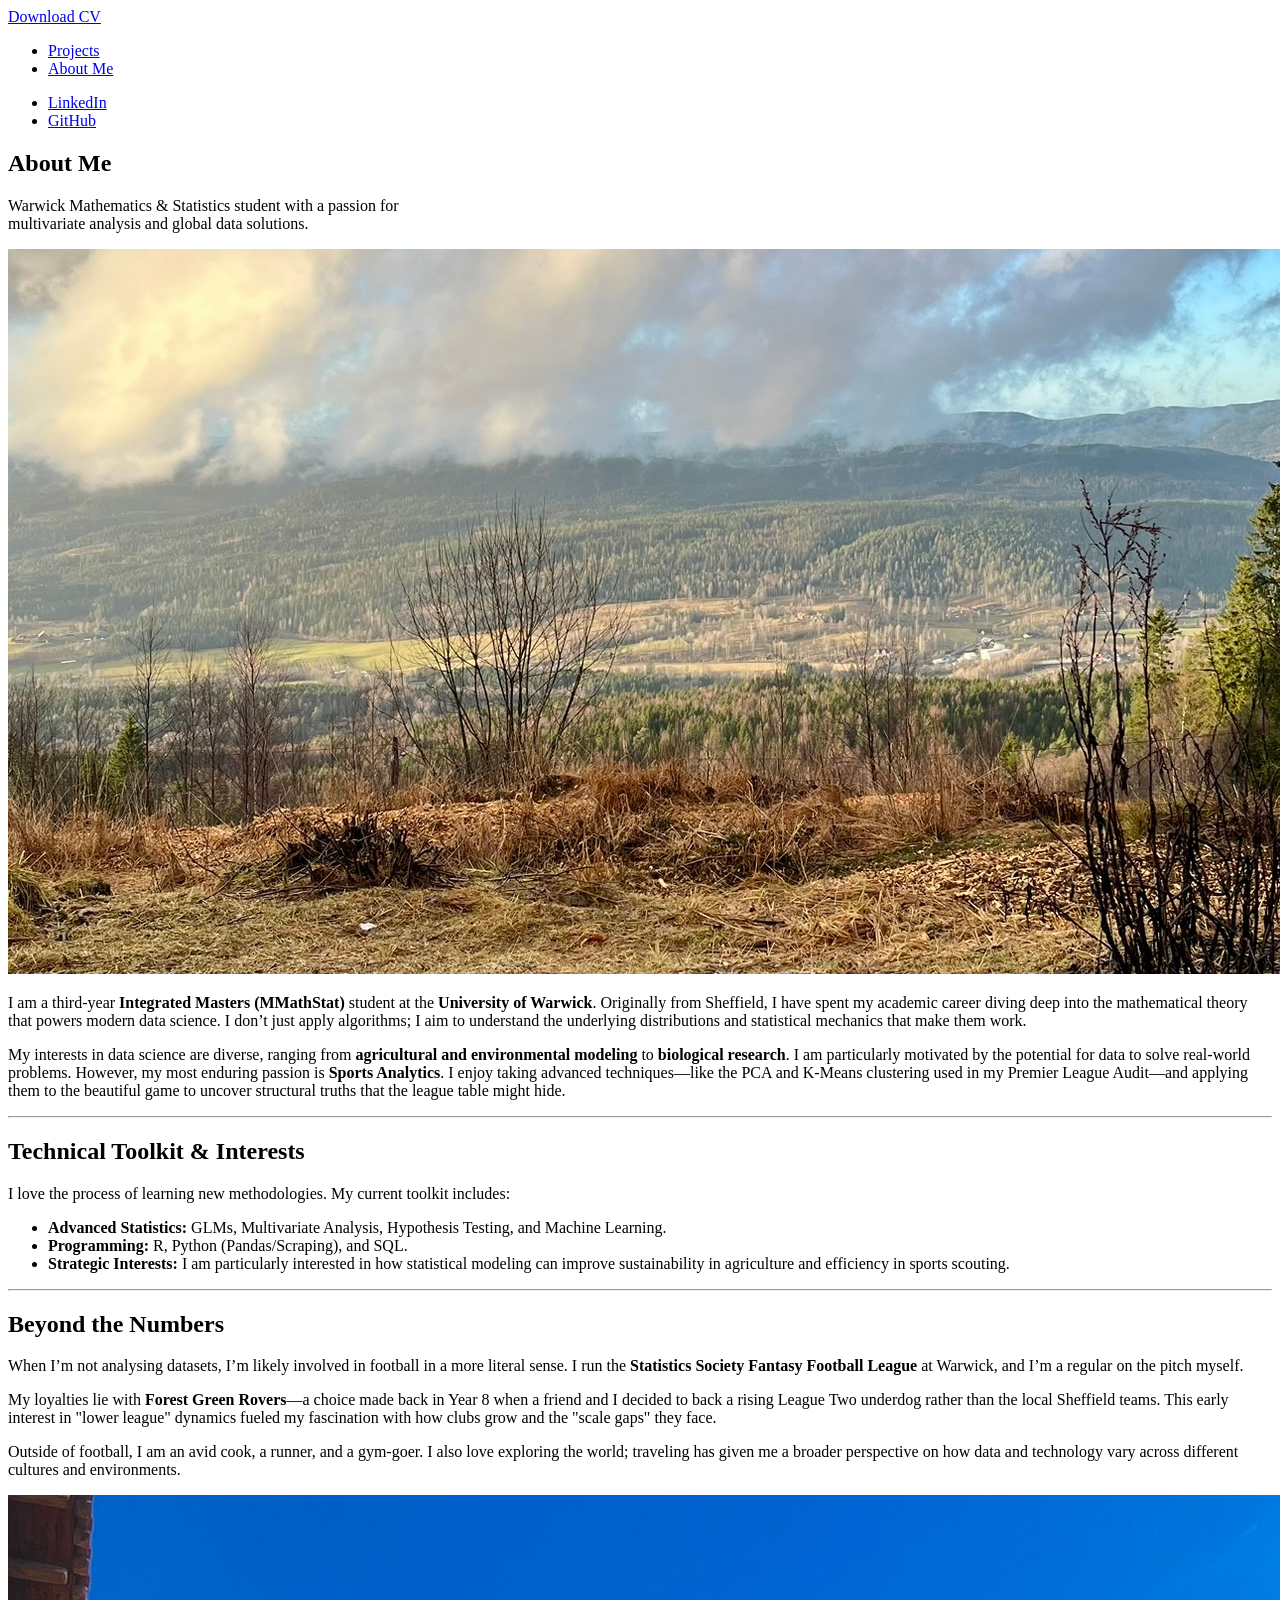
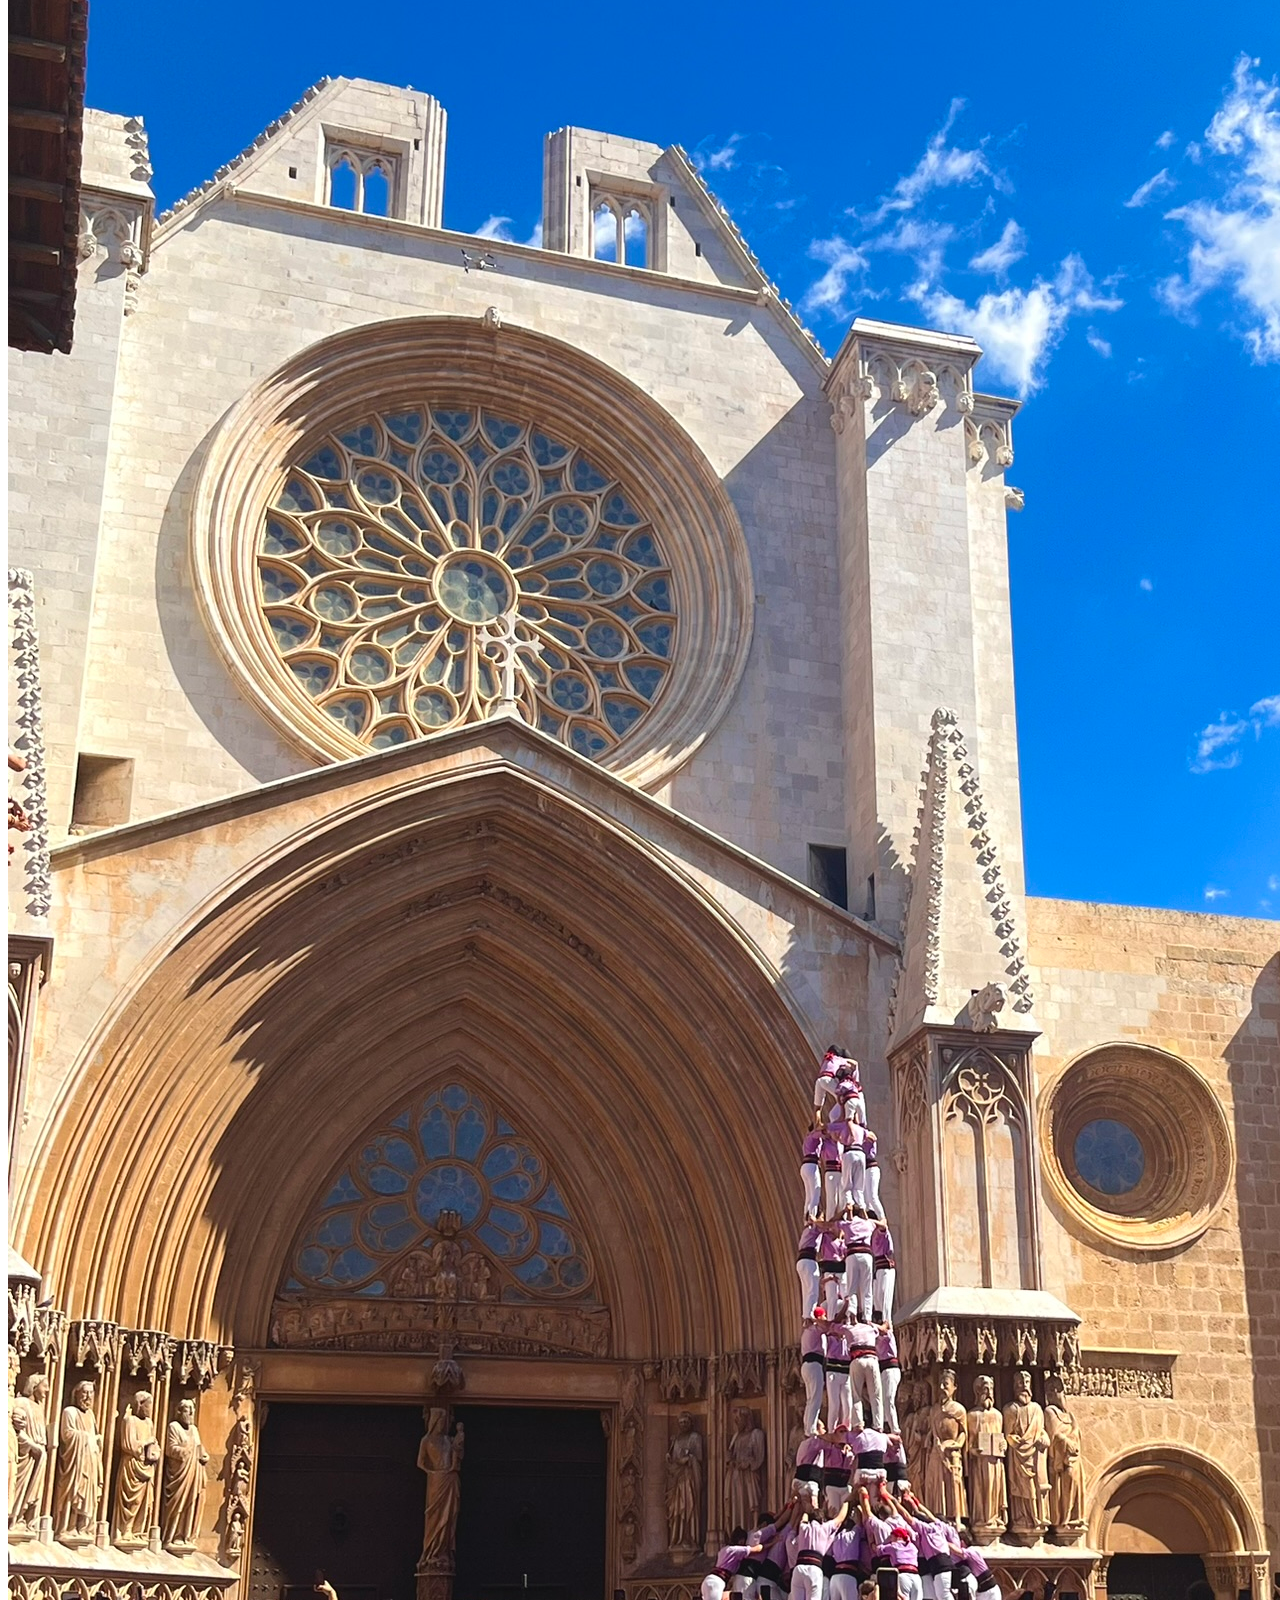
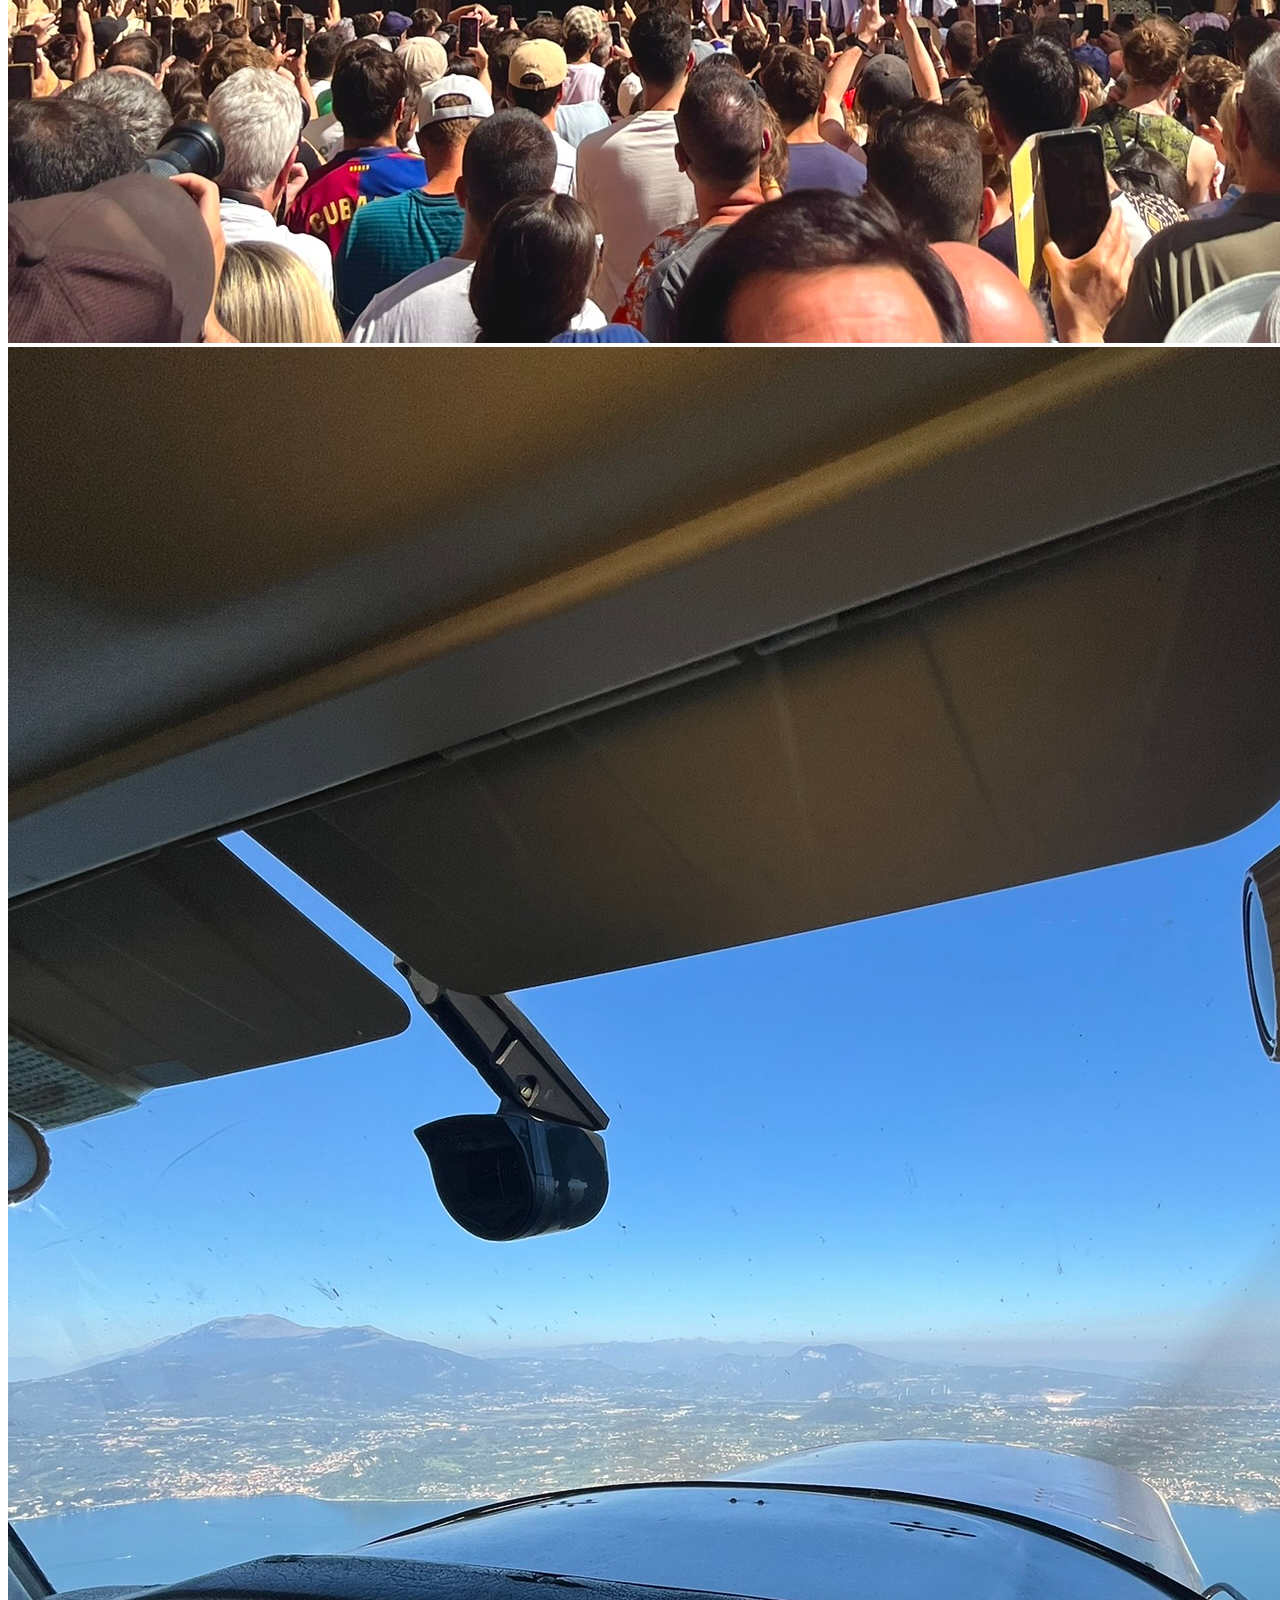
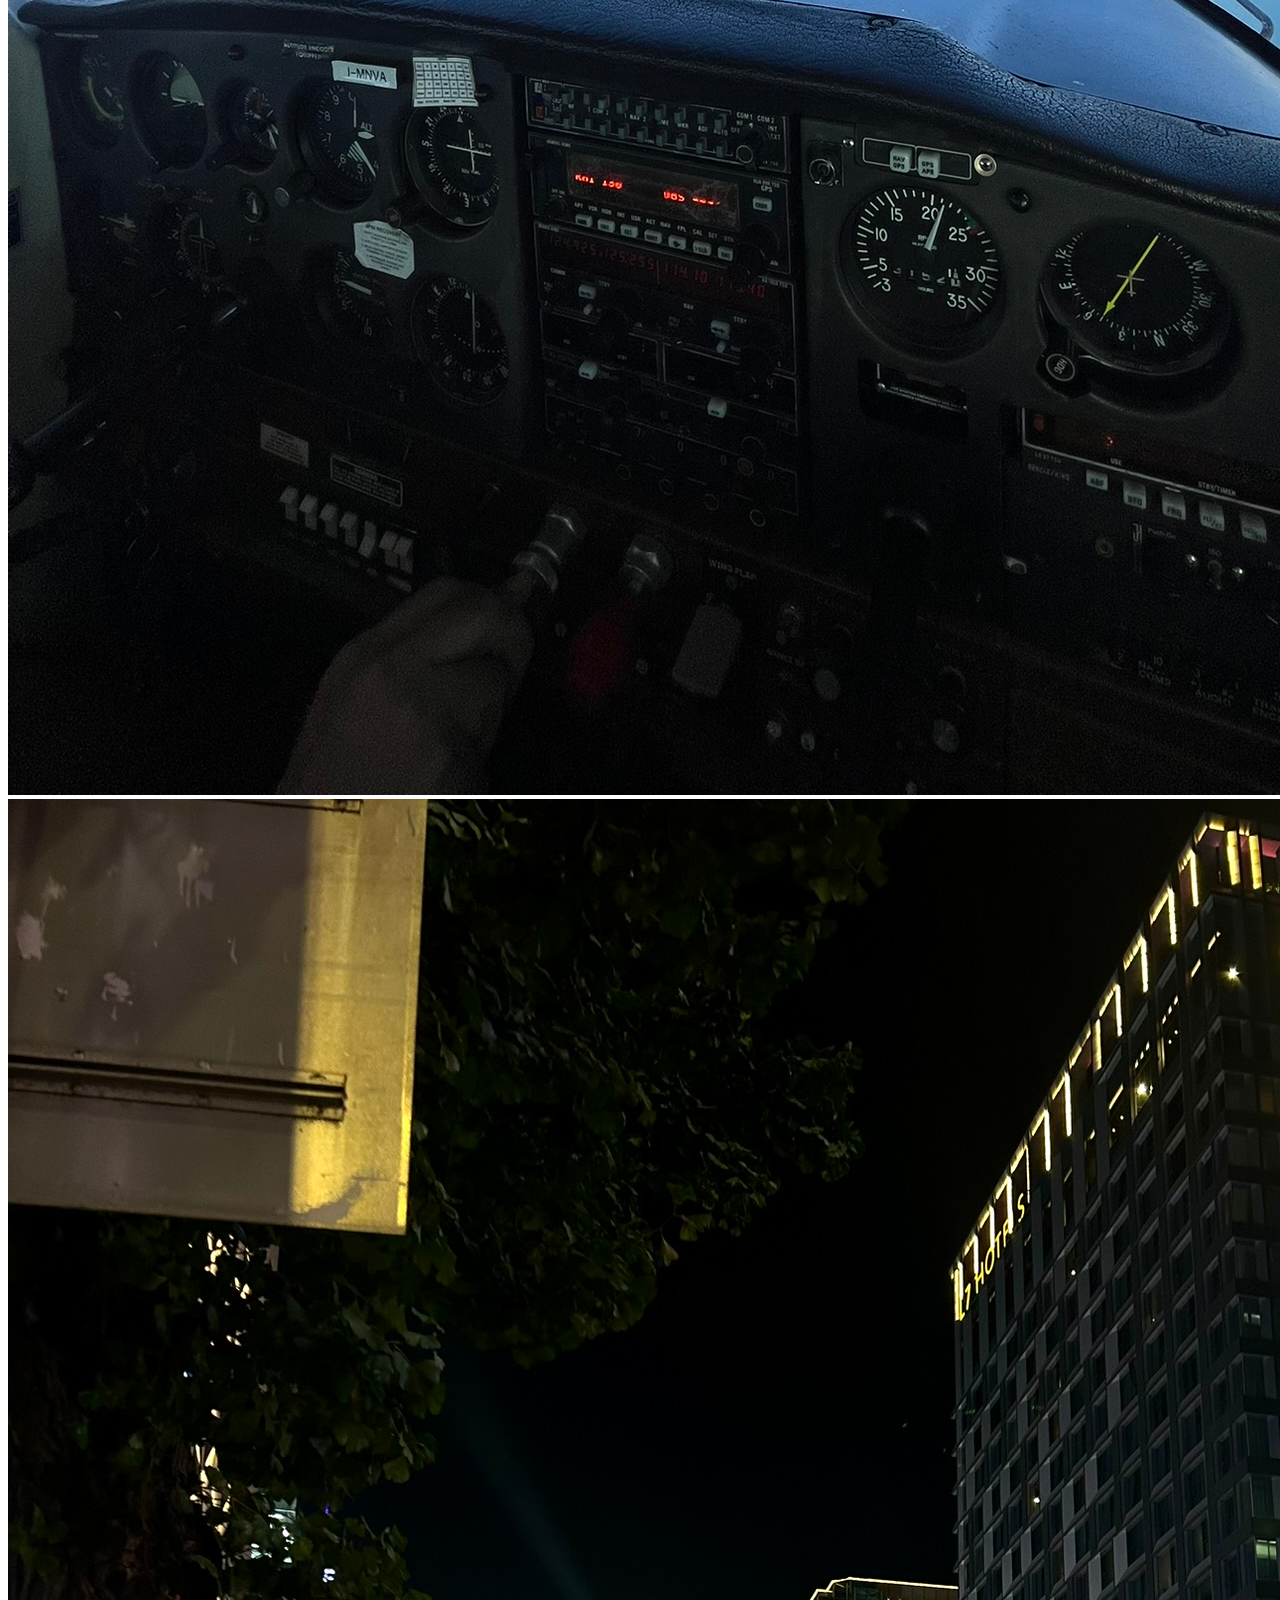
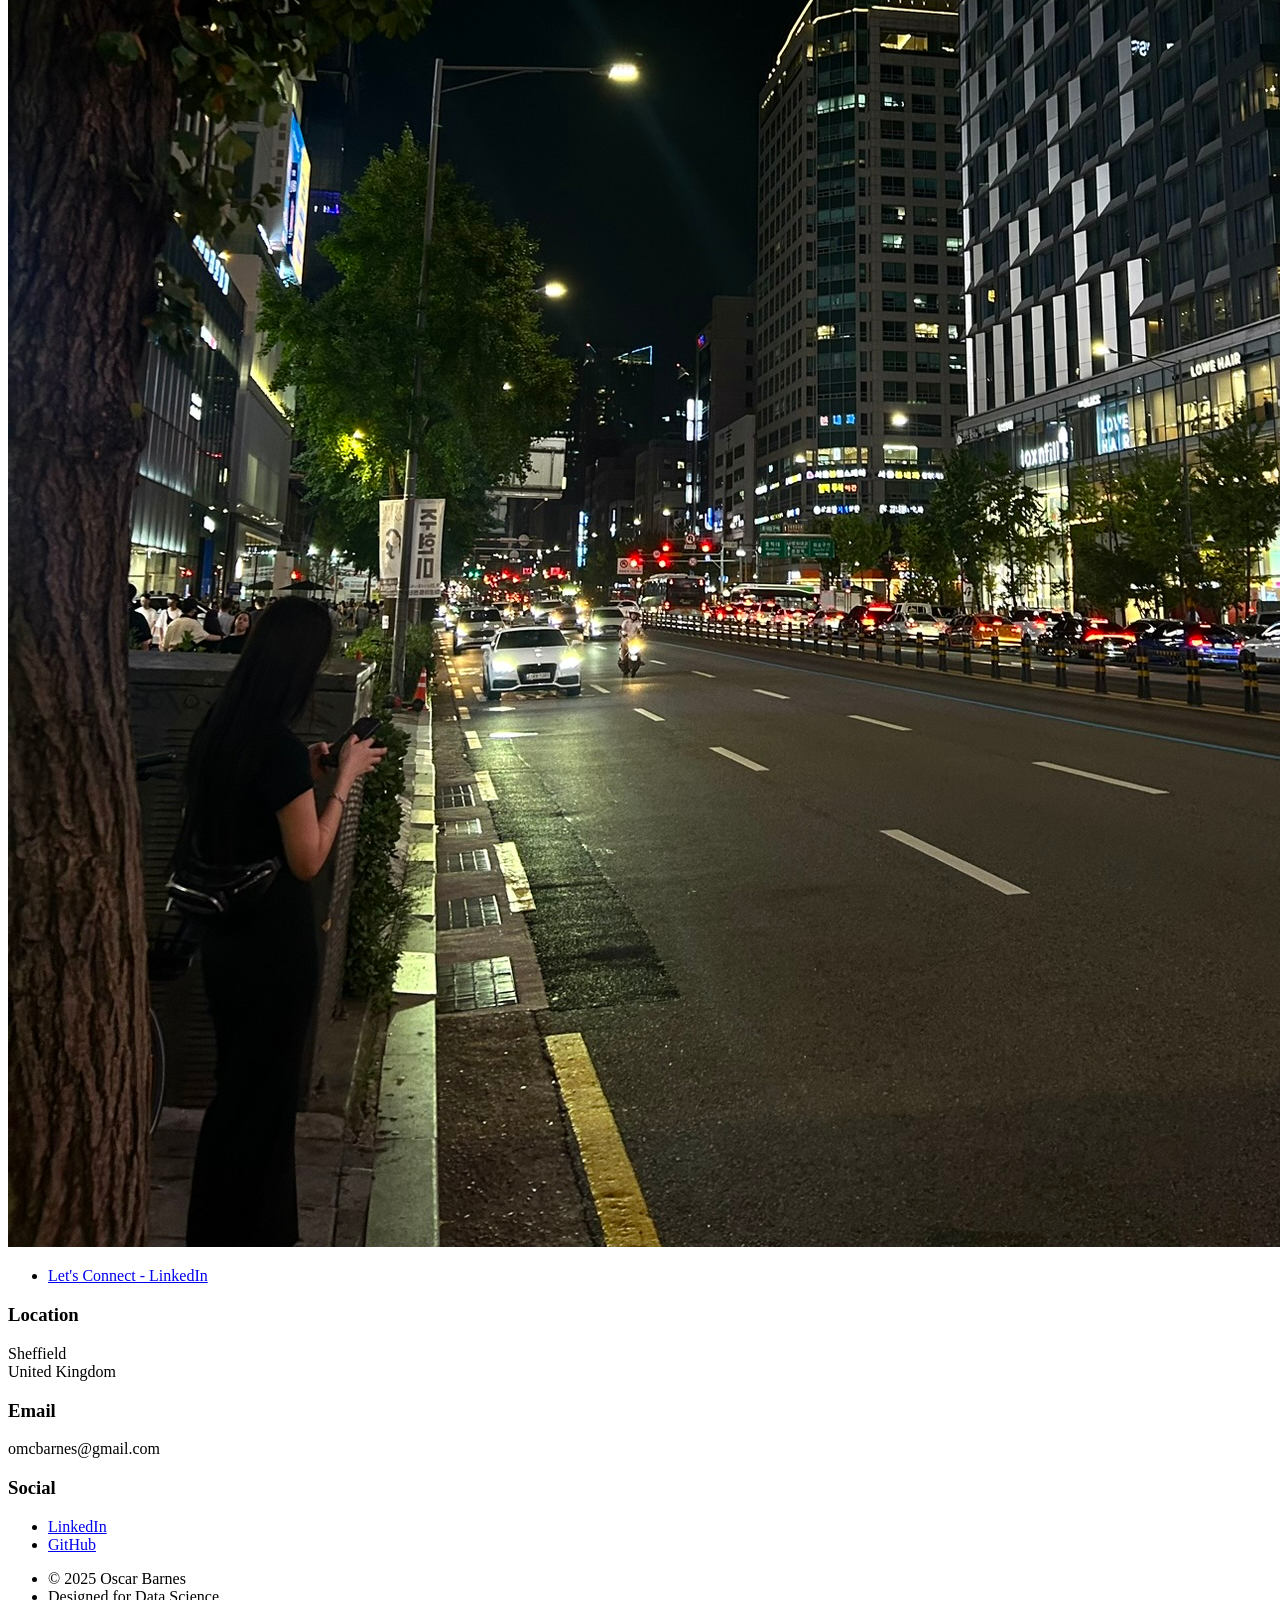
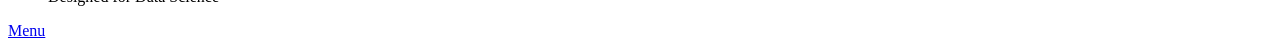
==== about.html @ b8fc1641 "Add files via upload" ====
<!DOCTYPE HTML>
<!--
	Massively by HTML5 UP
	html5up.net | @ajlkn
	Free for personal and commercial use under the CCA 3.0 license (html5up.net/license)
-->
<html>
	<head>
		<title>Oscar's Portfolio - About Me</title>
		<meta charset="utf-8" />
		<meta name="viewport" content="width=device-width, initial-scale=1, user-scalable=no" />
		<link rel="stylesheet" href="assets/css/main.css" />
		<noscript><link rel="stylesheet" href="assets/css/noscript.css" /></noscript>
	</head>
	<body class="is-preload">

		<!-- Wrapper -->
			<div id="wrapper">

				<!-- Header -->
					<header id="header">
						<a href="assets/CV.docx" class="logo" download="CV">Download CV</a>
					</header>

				<!-- Nav -->
					<nav id="nav">
						<ul class="links">
							<li><a href="index.html">Projects</a></li>
							<li class="active"><a href="about.html">About Me</a></li>
						</ul>
						<ul class="icons">
							<li><a href="https://www.linkedin.com/in/omcb1/" class="icon brands fa-linkedin" target="_blank" rel="noopener noreferrer"><span class="label">LinkedIn</span></a></li>
							<li><a href="https://github.com/OscarBarnes" class="icon brands fa-github" target="_blank" rel="noopener noreferrer"><span class="label">GitHub</span></a></li>
						</ul>
					</nav>

				<!-- Main -->
						<div id="main">
							<section class="post">
								<header class="major">
									<h1>About Me</h1>
									<p>Warwick Mathematics & Statistics student with a passion for <br />
									multivariate analysis and global data solutions.</p>
								</header>

								<div class="image main"><img src="images/IMG_4070.JPEG" alt="A photo from my travels" /></div>

								<p>I am a third-year <b>Integrated Masters (MMathStat)</b> student at the <b>University of Warwick</b>. Originally from Sheffield, I have spent my academic career diving deep into the mathematical theory that powers modern data science. I don’t just apply algorithms; I aim to understand the underlying distributions and statistical mechanics that make them work.</p>

								<p>My interests in data science are diverse, ranging from <b>agricultural and environmental modeling</b> to <b>biological research</b>. I am particularly motivated by the potential for data to solve real-world problems. However, my most enduring passion is <b>Sports Analytics</b>. I enjoy taking advanced techniques—like the PCA and K-Means clustering used in my Premier League Audit—and applying them to the beautiful game to uncover structural truths that the league table might hide.</p>

								<hr />

								<h2>Technical Toolkit & Interests</h2>
								<p>I love the process of learning new methodologies. My current toolkit includes:</p>
								<ul>
									<li><b>Advanced Statistics:</b> GLMs, Multivariate Analysis, Hypothesis Testing, and Machine Learning.</li>
									<li><b>Programming:</b> R, Python (Pandas/Scraping), and SQL.</li>
									<li><b>Strategic Interests:</b> I am particularly interested in how statistical modeling can improve sustainability in agriculture and efficiency in sports scouting.</li>
								</ul>

								<hr />

								<h2>Beyond the Numbers</h2>
								<p>When I’m not analysing datasets, I’m likely involved in football in a more literal sense. I run the <b>Statistics Society Fantasy Football League</b> at Warwick, and I’m a regular on the pitch myself. </p>
								
								<p>My loyalties lie with <b>Forest Green Rovers</b>—a choice made back in Year 8 when a friend and I decided to back a rising League Two underdog rather than the local Sheffield teams. This early interest in "lower league" dynamics fueled my fascination with how clubs grow and the "scale gaps" they face.</p>

								<p>Outside of football, I am an avid cook, a runner, and a gym-goer. I also love exploring the world; traveling has given me a broader perspective on how data and technology vary across different cultures and environments.</p>

								<div class="box alt">
									<div class="row gtr-50 gtr-uniform">
										<div class="col-4"><span class="image fit"><img src="images/IMG_7537.JPEG" alt="" /></span></div>
										<div class="col-4"><span class="image fit"><img src="images/IMG_7862.JPEG" alt="" /></span></div>
										<div class="col-4"><span class="image fit"><img src="images/IMG_8757.JPEG" alt="" /></span></div>
									</div>
								</div>

								<ul class="actions special">
									<li><a href="https://www.linkedin.com/in/omcb1/" class="button" target="_blank" rel="noopener noreferrer">Let's Connect - LinkedIn</a></li>
								</ul>
							</section>
						</div>

				<!-- Footer -->
					<footer id="footer">
						<section>
							<section class="alt">
								<h3>Location</h3>
								<p>Sheffield<br />
								United Kingdom</p>
							</section>
							<section>
								<h3>Email</h3>
								<p>omcbarnes@gmail.com</p>
							</section>
							<section>
								<h3>Social</h3>
								<ul class="icons alt">
									<li><a href="https://www.linkedin.com/in/omcb1/" class="icon brands fa-linkedin" target="_blank" rel="noopener noreferrer"><span class="label">LinkedIn</span></a></li>
							<li><a href="https://github.com/OscarBarnes" class="icon brands fa-github" target="_blank" rel="noopener noreferrer"><span class="label">GitHub</span></a></li>
								</ul>
							</section>
						</section>
					</footer>

				<!-- Copyright -->
					<div id="copyright">
						<ul><li>&copy; 2025 Oscar Barnes</li><li>Designed for Data Science<a></li></ul>
					</div>

			</div>

		<!-- Scripts -->
			<script src="assets/js/jquery.min.js"></script>
			<script src="assets/js/jquery.scrollex.min.js"></script>
			<script src="assets/js/jquery.scrolly.min.js"></script>
			<script src="assets/js/browser.min.js"></script>
			<script src="assets/js/breakpoints.min.js"></script>
			<script src="assets/js/util.js"></script>
			<script src="assets/js/main.js"></script>

	</body>
</html>
---- assets/css/main.css ----
@import url(fontawesome-all.min.css);
@import url("https://fonts.googleapis.com/css?family=Merriweather:300,700,300italic,700italic|Source+Sans+Pro:900");

/*
	Massively by HTML5 UP
	html5up.net | @ajlkn
	Free for personal and commercial use under the CCA 3.0 license (html5up.net/license)
*/

html, body, div, span, applet, object,
iframe, h1, h2, h3, h4, h5, h6, p, blockquote,
pre, a, abbr, acronym, address, big, cite,
code, del, dfn, em, img, ins, kbd, q, s, samp,
small, strike, strong, sub, sup, tt, var, b,
u, i, center, dl, dt, dd, ol, ul, li, fieldset,
form, label, legend, table, caption, tbody,
tfoot, thead, tr, th, td, article, aside,
canvas, details, embed, figure, figcaption,
footer, header, hgroup, menu, nav, output, ruby,
section, summary, time, mark, audio, video {
	margin: 0;
	padding: 0;
	border: 0;
	font-size: 100%;
	font: inherit;
	vertical-align: baseline;}

article, aside, details, figcaption, figure,
footer, header, hgroup, menu, nav, section {
	display: block;}

body {
	line-height: 1;
}

ol, ul {
	list-style: none;
}

blockquote, q {
	quotes: none;
}

	blockquote:before, blockquote:after, q:before, q:after {
		content: '';
		content: none;
	}

table {
	border-collapse: collapse;
	border-spacing: 0;
}

body {
	-webkit-text-size-adjust: none;
}

mark {
	background-color: transparent;
	color: inherit;
}

input::-moz-focus-inner {
	border: 0;
	padding: 0;
}

input, select, textarea {
	-moz-appearance: none;
	-webkit-appearance: none;
	-ms-appearance: none;
	appearance: none;
}

/* Basic */

	@-ms-viewport {
		width: device-width;
	}

	body {
		-ms-overflow-style: scrollbar;
	}

	@media screen and (max-width: 480px) {

		html, body {
			min-width: 320px;
		}

	}

	html {
		box-sizing: border-box;
	}

	*, *:before, *:after {
		box-sizing: inherit;
	}

	body {
		background-color: #1e252d;
	}

		body.is-preload *, body.is-preload *:before, body.is-preload *:after {
			-moz-animation: none !important;
			-webkit-animation: none !important;
			-ms-animation: none !important;
			animation: none !important;
			-moz-transition: none !important;
			-webkit-transition: none !important;
			-ms-transition: none !important;
			transition: none !important;
		}

/* Type */

	html {
		font-size: 16pt;
	}

		@media screen and (max-width: 1680px) {

			html {
				font-size: 12pt;
			}

		}

		@media screen and (max-width: 1280px) {

			html {
				font-size: 11pt;
			}

		}

		@media screen and (max-width: 360px) {

			html {
				font-size: 10pt;
			}

		}

	body {
		color: #212931;
	}

	body, input, select, textarea {
		font-family: "Merriweather", Georgia, serif;
		font-weight: 300;
		font-size: 1rem;
		line-height: 2.375;
	}

	a {
		-moz-transition: color 0.2s ease-in-out, background-color 0.2s ease-in-out, border-color 0.2s ease-in-out, box-shadow 0.2s ease-in-out;
		-webkit-transition: color 0.2s ease-in-out, background-color 0.2s ease-in-out, border-color 0.2s ease-in-out, box-shadow 0.2s ease-in-out;
		-ms-transition: color 0.2s ease-in-out, background-color 0.2s ease-in-out, border-color 0.2s ease-in-out, box-shadow 0.2s ease-in-out;
		transition: color 0.2s ease-in-out, background-color 0.2s ease-in-out, border-color 0.2s ease-in-out, box-shadow 0.2s ease-in-out;
		border-bottom: dotted 1px;
		text-decoration: none;
	}

		a:hover {
			border-bottom-color: transparent;
		}

	strong, b {
		font-weight: 600;
	}

	em, i {
		font-style: italic;
	}

	p {
		text-align: justify;
		margin: 0 0 2rem 0;
	}

	h1, h2, h3, h4, h5, h6 {
		font-family: "Source Sans Pro", Helvetica, sans-serif;
		font-weight: 900;
		line-height: 1.5;
		letter-spacing: 0.075em;
		text-transform: uppercase;
		margin: 0 0 1rem 0;
	}

		h1 a, h2 a, h3 a, h4 a, h5 a, h6 a {
			border-bottom: 0;
			color: inherit;
			text-decoration: none;
		}

	h1 {
		font-size: 4rem;
		line-height: 1.1;
		margin: 0 0 2rem 0;
	}

	h2 {
		font-size: 1.75rem;
		line-height: 1.3;
		margin: 0 0 1.5rem 0;
	}

	h3 {
		font-size: 1.25rem;
		margin: 0 0 1.5rem 0;
	}

	h4 {
		font-size: 1rem;
	}

	h5 {
		font-size: 0.9rem;
	}

	h6 {
		font-size: 0.8rem;
	}

	sub {
		font-size: 0.8rem;
		position: relative;
		top: 0.5rem;
	}

	sup {
		font-size: 0.8rem;
		position: relative;
		top: -0.5rem;
	}

	blockquote {
		border-left: solid 4px;
		font-style: italic;
		margin: 0 0 2rem 0;
		padding: 0.5rem 0 0.5rem 2rem;
	}

	code {
		border: solid 2px;
		font-family: "Courier New", monospace;
		font-size: 0.9rem;
		margin: 0 0.25rem;
		padding: 0.25rem 0.65rem;
	}

	pre {
		-webkit-overflow-scrolling: touch;
		font-family: "Courier New", monospace;
		font-size: 0.9rem;
		margin: 0 0 2rem 0;
	}

		pre code {
			display: block;
			line-height: 1.75;
			padding: 1rem 1.5rem;
			overflow-x: auto;
		}

	hr {
		border: 0;
		border-bottom: solid 2px;
		margin: 3rem 0;
	}

		hr.major {
			margin: 5rem 0;
		}

	.align-left {
		text-align: left;
	}

	.align-center {
		text-align: center;
	}

	.align-right {
		text-align: right;
	}

	input, select, textarea {
		color: #212931;
	}

	a {
		color: #212931;
		border-bottom-color: rgba(33, 41, 49, 0.5);
	}

		a:hover {
			border-bottom-color: transparent;
			color: #18bfef !important;
		}

	strong, b {
		color: #212931;
	}

	h1, h2, h3, h4, h5, h6 {
		color: #212931;
	}

	blockquote {
		border-left-color: #eeeeee;
	}

	code {
		background: rgba(220, 220, 220, 0.25);
		border-color: #eeeeee;
	}

	hr {
		border-bottom-color: #eeeeee;
	}

/* Row */

	.row {
		display: flex;
		flex-wrap: wrap;
		box-sizing: border-box;
		align-items: stretch;
	}

		.row > * {
			box-sizing: border-box;
		}

		.row.gtr-uniform > * > :last-child {
			margin-bottom: 0;
		}

		.row.aln-left {
			justify-content: flex-start;
		}

		.row.aln-center {
			justify-content: center;
		}

		.row.aln-right {
			justify-content: flex-end;
		}

		.row.aln-top {
			align-items: flex-start;
		}

		.row.aln-middle {
			align-items: center;
		}

		.row.aln-bottom {
			align-items: flex-end;
		}

		.row > .imp {
			order: -1;
		}

		.row > .col-1 {
			width: 8.33333%;
		}

		.row > .off-1 {
			margin-left: 8.33333%;
		}

		.row > .col-2 {
			width: 16.66667%;
		}

		.row > .off-2 {
			margin-left: 16.66667%;
		}

		.row > .col-3 {
			width: 25%;
		}

		.row > .off-3 {
			margin-left: 25%;
		}

		.row > .col-4 {
			width: 33.33333%;
		}

		.row > .off-4 {
			margin-left: 33.33333%;
		}

		.row > .col-5 {
			width: 41.66667%;
		}

		.row > .off-5 {
			margin-left: 41.66667%;
		}

		.row > .col-6 {
			width: 50%;
		}

		.row > .off-6 {
			margin-left: 50%;
		}

		.row > .col-7 {
			width: 58.33333%;
		}

		.row > .off-7 {
			margin-left: 58.33333%;
		}

		.row > .col-8 {
			width: 66.66667%;
		}

		.row > .off-8 {
			margin-left: 66.66667%;
		}

		.row > .col-9 {
			width: 75%;
		}

		.row > .off-9 {
			margin-left: 75%;
		}

		.row > .col-10 {
			width: 83.33333%;
		}

		.row > .off-10 {
			margin-left: 83.33333%;
		}

		.row > .col-11 {
			width: 91.66667%;
		}

		.row > .off-11 {
			margin-left: 91.66667%;
		}

		.row > .col-12 {
			width: 100%;
		}

		.row > .off-12 {
			margin-left: 100%;
		}

		.row.gtr-0 {
			margin-top: 0;
			margin-left: 0rem;
		}

			.row.gtr-0 > * {
				padding: 0 0 0 0rem;
			}

			.row.gtr-0.gtr-uniform {
				margin-top: 0rem;
			}

				.row.gtr-0.gtr-uniform > * {
					padding-top: 0rem;
				}

		.row.gtr-25 {
			margin-top: 0;
			margin-left: -0.375rem;
		}

			.row.gtr-25 > * {
				padding: 0 0 0 0.375rem;
			}

			.row.gtr-25.gtr-uniform {
				margin-top: -0.375rem;
			}

				.row.gtr-25.gtr-uniform > * {
					padding-top: 0.375rem;
				}

		.row.gtr-50 {
			margin-top: 0;
			margin-left: -0.75rem;
		}

			.row.gtr-50 > * {
				padding: 0 0 0 0.75rem;
			}

			.row.gtr-50.gtr-uniform {
				margin-top: -0.75rem;
			}

				.row.gtr-50.gtr-uniform > * {
					padding-top: 0.75rem;
				}

		.row {
			margin-top: 0;
			margin-left: -1.5rem;
		}

			.row > * {
				padding: 0 0 0 1.5rem;
			}

			.row.gtr-uniform {
				margin-top: -1.5rem;
			}

				.row.gtr-uniform > * {
					padding-top: 1.5rem;
				}

		.row.gtr-150 {
			margin-top: 0;
			margin-left: -2.25rem;
		}

			.row.gtr-150 > * {
				padding: 0 0 0 2.25rem;
			}

			.row.gtr-150.gtr-uniform {
				margin-top: -2.25rem;
			}

				.row.gtr-150.gtr-uniform > * {
					padding-top: 2.25rem;
				}

		.row.gtr-200 {
			margin-top: 0;
			margin-left: -3rem;
		}

			.row.gtr-200 > * {
				padding: 0 0 0 3rem;
			}

			.row.gtr-200.gtr-uniform {
				margin-top: -3rem;
			}

				.row.gtr-200.gtr-uniform > * {
					padding-top: 3rem;
				}

		@media screen and (max-width: 1680px) {

			.row {
				display: flex;
				flex-wrap: wrap;
				box-sizing: border-box;
				align-items: stretch;
			}

				.row > * {
					box-sizing: border-box;
				}

				.row.gtr-uniform > * > :last-child {
					margin-bottom: 0;
				}

				.row.aln-left {
					justify-content: flex-start;
				}

				.row.aln-center {
					justify-content: center;
				}

				.row.aln-right {
					justify-content: flex-end;
				}

				.row.aln-top {
					align-items: flex-start;
				}

				.row.aln-middle {
					align-items: center;
				}

				.row.aln-bottom {
					align-items: flex-end;
				}

				.row > .imp-xlarge {
					order: -1;
				}

				.row > .col-1-xlarge {
					width: 8.33333%;
				}

				.row > .off-1-xlarge {
					margin-left: 8.33333%;
				}

				.row > .col-2-xlarge {
					width: 16.66667%;
				}

				.row > .off-2-xlarge {
					margin-left: 16.66667%;
				}

				.row > .col-3-xlarge {
					width: 25%;
				}

				.row > .off-3-xlarge {
					margin-left: 25%;
				}

				.row > .col-4-xlarge {
					width: 33.33333%;
				}

				.row > .off-4-xlarge {
					margin-left: 33.33333%;
				}

				.row > .col-5-xlarge {
					width: 41.66667%;
				}

				.row > .off-5-xlarge {
					margin-left: 41.66667%;
				}

				.row > .col-6-xlarge {
					width: 50%;
				}

				.row > .off-6-xlarge {
					margin-left: 50%;
				}

				.row > .col-7-xlarge {
					width: 58.33333%;
				}

				.row > .off-7-xlarge {
					margin-left: 58.33333%;
				}

				.row > .col-8-xlarge {
					width: 66.66667%;
				}

				.row > .off-8-xlarge {
					margin-left: 66.66667%;
				}

				.row > .col-9-xlarge {
					width: 75%;
				}

				.row > .off-9-xlarge {
					margin-left: 75%;
				}

				.row > .col-10-xlarge {
					width: 83.33333%;
				}

				.row > .off-10-xlarge {
					margin-left: 83.33333%;
				}

				.row > .col-11-xlarge {
					width: 91.66667%;
				}

				.row > .off-11-xlarge {
					margin-left: 91.66667%;
				}

				.row > .col-12-xlarge {
					width: 100%;
				}

				.row > .off-12-xlarge {
					margin-left: 100%;
				}

				.row.gtr-0 {
					margin-top: 0;
					margin-left: 0rem;
				}

					.row.gtr-0 > * {
						padding: 0 0 0 0rem;
					}

					.row.gtr-0.gtr-uniform {
						margin-top: 0rem;
					}

						.row.gtr-0.gtr-uniform > * {
							padding-top: 0rem;
						}

				.row.gtr-25 {
					margin-top: 0;
					margin-left: -0.375rem;
				}

					.row.gtr-25 > * {
						padding: 0 0 0 0.375rem;
					}

					.row.gtr-25.gtr-uniform {
						margin-top: -0.375rem;
					}

						.row.gtr-25.gtr-uniform > * {
							padding-top: 0.375rem;
						}

				.row.gtr-50 {
					margin-top: 0;
					margin-left: -0.75rem;
				}

					.row.gtr-50 > * {
						padding: 0 0 0 0.75rem;
					}

					.row.gtr-50.gtr-uniform {
						margin-top: -0.75rem;
					}

						.row.gtr-50.gtr-uniform > * {
							padding-top: 0.75rem;
						}

				.row {
					margin-top: 0;
					margin-left: -1.5rem;
				}

					.row > * {
						padding: 0 0 0 1.5rem;
					}

					.row.gtr-uniform {
						margin-top: -1.5rem;
					}

						.row.gtr-uniform > * {
							padding-top: 1.5rem;
						}

				.row.gtr-150 {
					margin-top: 0;
					margin-left: -2.25rem;
				}

					.row.gtr-150 > * {
						padding: 0 0 0 2.25rem;
					}

					.row.gtr-150.gtr-uniform {
						margin-top: -2.25rem;
					}

						.row.gtr-150.gtr-uniform > * {
							padding-top: 2.25rem;
						}

				.row.gtr-200 {
					margin-top: 0;
					margin-left: -3rem;
				}

					.row.gtr-200 > * {
						padding: 0 0 0 3rem;
					}

					.row.gtr-200.gtr-uniform {
						margin-top: -3rem;
					}

						.row.gtr-200.gtr-uniform > * {
							padding-top: 3rem;
						}

		}

		@media screen and (max-width: 1280px) {

			.row {
				display: flex;
				flex-wrap: wrap;
				box-sizing: border-box;
				align-items: stretch;
			}

				.row > * {
					box-sizing: border-box;
				}

				.row.gtr-uniform > * > :last-child {
					margin-bottom: 0;
				}

				.row.aln-left {
					justify-content: flex-start;
				}

				.row.aln-center {
					justify-content: center;
				}

				.row.aln-right {
					justify-content: flex-end;
				}

				.row.aln-top {
					align-items: flex-start;
				}

				.row.aln-middle {
					align-items: center;
				}

				.row.aln-bottom {
					align-items: flex-end;
				}

				.row > .imp-large {
					order: -1;
				}

				.row > .col-1-large {
					width: 8.33333%;
				}

				.row > .off-1-large {
					margin-left: 8.33333%;
				}

				.row > .col-2-large {
					width: 16.66667%;
				}

				.row > .off-2-large {
					margin-left: 16.66667%;
				}

				.row > .col-3-large {
					width: 25%;
				}

				.row > .off-3-large {
					margin-left: 25%;
				}

				.row > .col-4-large {
					width: 33.33333%;
				}

				.row > .off-4-large {
					margin-left: 33.33333%;
				}

				.row > .col-5-large {
					width: 41.66667%;
				}

				.row > .off-5-large {
					margin-left: 41.66667%;
				}

				.row > .col-6-large {
					width: 50%;
				}

				.row > .off-6-large {
					margin-left: 50%;
				}

				.row > .col-7-large {
					width: 58.33333%;
				}

				.row > .off-7-large {
					margin-left: 58.33333%;
				}

				.row > .col-8-large {
					width: 66.66667%;
				}

				.row > .off-8-large {
					margin-left: 66.66667%;
				}

				.row > .col-9-large {
					width: 75%;
				}

				.row > .off-9-large {
					margin-left: 75%;
				}

				.row > .col-10-large {
					width: 83.33333%;
				}

				.row > .off-10-large {
					margin-left: 83.33333%;
				}

				.row > .col-11-large {
					width: 91.66667%;
				}

				.row > .off-11-large {
					margin-left: 91.66667%;
				}

				.row > .col-12-large {
					width: 100%;
				}

				.row > .off-12-large {
					margin-left: 100%;
				}

				.row.gtr-0 {
					margin-top: 0;
					margin-left: 0rem;
				}

					.row.gtr-0 > * {
						padding: 0 0 0 0rem;
					}

					.row.gtr-0.gtr-uniform {
						margin-top: 0rem;
					}

						.row.gtr-0.gtr-uniform > * {
							padding-top: 0rem;
						}

				.row.gtr-25 {
					margin-top: 0;
					margin-left: -0.375rem;
				}

					.row.gtr-25 > * {
						padding: 0 0 0 0.375rem;
					}

					.row.gtr-25.gtr-uniform {
						margin-top: -0.375rem;
					}

						.row.gtr-25.gtr-uniform > * {
							padding-top: 0.375rem;
						}

				.row.gtr-50 {
					margin-top: 0;
					margin-left: -0.75rem;
				}

					.row.gtr-50 > * {
						padding: 0 0 0 0.75rem;
					}

					.row.gtr-50.gtr-uniform {
						margin-top: -0.75rem;
					}

						.row.gtr-50.gtr-uniform > * {
							padding-top: 0.75rem;
						}

				.row {
					margin-top: 0;
					margin-left: -1.5rem;
				}

					.row > * {
						padding: 0 0 0 1.5rem;
					}

					.row.gtr-uniform {
						margin-top: -1.5rem;
					}

						.row.gtr-uniform > * {
							padding-top: 1.5rem;
						}

				.row.gtr-150 {
					margin-top: 0;
					margin-left: -2.25rem;
				}

					.row.gtr-150 > * {
						padding: 0 0 0 2.25rem;
					}

					.row.gtr-150.gtr-uniform {
						margin-top: -2.25rem;
					}

						.row.gtr-150.gtr-uniform > * {
							padding-top: 2.25rem;
						}

				.row.gtr-200 {
					margin-top: 0;
					margin-left: -3rem;
				}

					.row.gtr-200 > * {
						padding: 0 0 0 3rem;
					}

					.row.gtr-200.gtr-uniform {
						margin-top: -3rem;
					}

						.row.gtr-200.gtr-uniform > * {
							padding-top: 3rem;
						}

		}

		@media screen and (max-width: 980px) {

			.row {
				display: flex;
				flex-wrap: wrap;
				box-sizing: border-box;
				align-items: stretch;
			}

				.row > * {
					box-sizing: border-box;
				}

				.row.gtr-uniform > * > :last-child {
					margin-bottom: 0;
				}

				.row.aln-left {
					justify-content: flex-start;
				}

				.row.aln-center {
					justify-content: center;
				}

				.row.aln-right {
					justify-content: flex-end;
				}

				.row.aln-top {
					align-items: flex-start;
				}

				.row.aln-middle {
					align-items: center;
				}

				.row.aln-bottom {
					align-items: flex-end;
				}

				.row > .imp-medium {
					order: -1;
				}

				.row > .col-1-medium {
					width: 8.33333%;
				}

				.row > .off-1-medium {
					margin-left: 8.33333%;
				}

				.row > .col-2-medium {
					width: 16.66667%;
				}

				.row > .off-2-medium {
					margin-left: 16.66667%;
				}

				.row > .col-3-medium {
					width: 25%;
				}

				.row > .off-3-medium {
					margin-left: 25%;
				}

				.row > .col-4-medium {
					width: 33.33333%;
				}

				.row > .off-4-medium {
					margin-left: 33.33333%;
				}

				.row > .col-5-medium {
					width: 41.66667%;
				}

				.row > .off-5-medium {
					margin-left: 41.66667%;
				}

				.row > .col-6-medium {
					width: 50%;
				}

				.row > .off-6-medium {
					margin-left: 50%;
				}

				.row > .col-7-medium {
					width: 58.33333%;
				}

				.row > .off-7-medium {
					margin-left: 58.33333%;
				}

				.row > .col-8-medium {
					width: 66.66667%;
				}

				.row > .off-8-medium {
					margin-left: 66.66667%;
				}

				.row > .col-9-medium {
					width: 75%;
				}

				.row > .off-9-medium {
					margin-left: 75%;
				}

				.row > .col-10-medium {
					width: 83.33333%;
				}

				.row > .off-10-medium {
					margin-left: 83.33333%;
				}

				.row > .col-11-medium {
					width: 91.66667%;
				}

				.row > .off-11-medium {
					margin-left: 91.66667%;
				}

				.row > .col-12-medium {
					width: 100%;
				}

				.row > .off-12-medium {
					margin-left: 100%;
				}

				.row.gtr-0 {
					margin-top: 0;
					margin-left: 0rem;
				}

					.row.gtr-0 > * {
						padding: 0 0 0 0rem;
					}

					.row.gtr-0.gtr-uniform {
						margin-top: 0rem;
					}

						.row.gtr-0.gtr-uniform > * {
							padding-top: 0rem;
						}

				.row.gtr-25 {
					margin-top: 0;
					margin-left: -0.375rem;
				}

					.row.gtr-25 > * {
						padding: 0 0 0 0.375rem;
					}

					.row.gtr-25.gtr-uniform {
						margin-top: -0.375rem;
					}

						.row.gtr-25.gtr-uniform > * {
							padding-top: 0.375rem;
						}

				.row.gtr-50 {
					margin-top: 0;
					margin-left: -0.75rem;
				}

					.row.gtr-50 > * {
						padding: 0 0 0 0.75rem;
					}

					.row.gtr-50.gtr-uniform {
						margin-top: -0.75rem;
					}

						.row.gtr-50.gtr-uniform > * {
							padding-top: 0.75rem;
						}

				.row {
					margin-top: 0;
					margin-left: -1.5rem;
				}

					.row > * {
						padding: 0 0 0 1.5rem;
					}

					.row.gtr-uniform {
						margin-top: -1.5rem;
					}

						.row.gtr-uniform > * {
							padding-top: 1.5rem;
						}

				.row.gtr-150 {
					margin-top: 0;
					margin-left: -2.25rem;
				}

					.row.gtr-150 > * {
						padding: 0 0 0 2.25rem;
					}

					.row.gtr-150.gtr-uniform {
						margin-top: -2.25rem;
					}

						.row.gtr-150.gtr-uniform > * {
							padding-top: 2.25rem;
						}

				.row.gtr-200 {
					margin-top: 0;
					margin-left: -3rem;
				}

					.row.gtr-200 > * {
						padding: 0 0 0 3rem;
					}

					.row.gtr-200.gtr-uniform {
						margin-top: -3rem;
					}

						.row.gtr-200.gtr-uniform > * {
							padding-top: 3rem;
						}

		}

		@media screen and (max-width: 736px) {

			.row {
				display: flex;
				flex-wrap: wrap;
				box-sizing: border-box;
				align-items: stretch;
			}

				.row > * {
					box-sizing: border-box;
				}

				.row.gtr-uniform > * > :last-child {
					margin-bottom: 0;
				}

				.row.aln-left {
					justify-content: flex-start;
				}

				.row.aln-center {
					justify-content: center;
				}

				.row.aln-right {
					justify-content: flex-end;
				}

				.row.aln-top {
					align-items: flex-start;
				}

				.row.aln-middle {
					align-items: center;
				}

				.row.aln-bottom {
					align-items: flex-end;
				}

				.row > .imp-small {
					order: -1;
				}

				.row > .col-1-small {
					width: 8.33333%;
				}

				.row > .off-1-small {
					margin-left: 8.33333%;
				}

				.row > .col-2-small {
					width: 16.66667%;
				}

				.row > .off-2-small {
					margin-left: 16.66667%;
				}

				.row > .col-3-small {
					width: 25%;
				}

				.row > .off-3-small {
					margin-left: 25%;
				}

				.row > .col-4-small {
					width: 33.33333%;
				}

				.row > .off-4-small {
					margin-left: 33.33333%;
				}

				.row > .col-5-small {
					width: 41.66667%;
				}

				.row > .off-5-small {
					margin-left: 41.66667%;
				}

				.row > .col-6-small {
					width: 50%;
				}

				.row > .off-6-small {
					margin-left: 50%;
				}

				.row > .col-7-small {
					width: 58.33333%;
				}

				.row > .off-7-small {
					margin-left: 58.33333%;
				}

				.row > .col-8-small {
					width: 66.66667%;
				}

				.row > .off-8-small {
					margin-left: 66.66667%;
				}

				.row > .col-9-small {
					width: 75%;
				}

				.row > .off-9-small {
					margin-left: 75%;
				}

				.row > .col-10-small {
					width: 83.33333%;
				}

				.row > .off-10-small {
					margin-left: 83.33333%;
				}

				.row > .col-11-small {
					width: 91.66667%;
				}

				.row > .off-11-small {
					margin-left: 91.66667%;
				}

				.row > .col-12-small {
					width: 100%;
				}

				.row > .off-12-small {
					margin-left: 100%;
				}

				.row.gtr-0 {
					margin-top: 0;
					margin-left: 0rem;
				}

					.row.gtr-0 > * {
						padding: 0 0 0 0rem;
					}

					.row.gtr-0.gtr-uniform {
						margin-top: 0rem;
					}

						.row.gtr-0.gtr-uniform > * {
							padding-top: 0rem;
						}

				.row.gtr-25 {
					margin-top: 0;
					margin-left: -0.375rem;
				}

					.row.gtr-25 > * {
						padding: 0 0 0 0.375rem;
					}

					.row.gtr-25.gtr-uniform {
						margin-top: -0.375rem;
					}

						.row.gtr-25.gtr-uniform > * {
							padding-top: 0.375rem;
						}

				.row.gtr-50 {
					margin-top: 0;
					margin-left: -0.75rem;
				}

					.row.gtr-50 > * {
						padding: 0 0 0 0.75rem;
					}

					.row.gtr-50.gtr-uniform {
						margin-top: -0.75rem;
					}

						.row.gtr-50.gtr-uniform > * {
							padding-top: 0.75rem;
						}

				.row {
					margin-top: 0;
					margin-left: -1.5rem;
				}

					.row > * {
						padding: 0 0 0 1.5rem;
					}

					.row.gtr-uniform {
						margin-top: -1.5rem;
					}

						.row.gtr-uniform > * {
							padding-top: 1.5rem;
						}

				.row.gtr-150 {
					margin-top: 0;
					margin-left: -2.25rem;
				}

					.row.gtr-150 > * {
						padding: 0 0 0 2.25rem;
					}

					.row.gtr-150.gtr-uniform {
						margin-top: -2.25rem;
					}

						.row.gtr-150.gtr-uniform > * {
							padding-top: 2.25rem;
						}

				.row.gtr-200 {
					margin-top: 0;
					margin-left: -3rem;
				}

					.row.gtr-200 > * {
						padding: 0 0 0 3rem;
					}

					.row.gtr-200.gtr-uniform {
						margin-top: -3rem;
					}

						.row.gtr-200.gtr-uniform > * {
							padding-top: 3rem;
						}

		}

		@media screen and (max-width: 480px) {

			.row {
				display: flex;
				flex-wrap: wrap;
				box-sizing: border-box;
				align-items: stretch;
			}

				.row > * {
					box-sizing: border-box;
				}

				.row.gtr-uniform > * > :last-child {
					margin-bottom: 0;
				}

				.row.aln-left {
					justify-content: flex-start;
				}

				.row.aln-center {
					justify-content: center;
				}

				.row.aln-right {
					justify-content: flex-end;
				}

				.row.aln-top {
					align-items: flex-start;
				}

				.row.aln-middle {
					align-items: center;
				}

				.row.aln-bottom {
					align-items: flex-end;
				}

				.row > .imp-xsmall {
					order: -1;
				}

				.row > .col-1-xsmall {
					width: 8.33333%;
				}

				.row > .off-1-xsmall {
					margin-left: 8.33333%;
				}

				.row > .col-2-xsmall {
					width: 16.66667%;
				}

				.row > .off-2-xsmall {
					margin-left: 16.66667%;
				}

				.row > .col-3-xsmall {
					width: 25%;
				}

				.row > .off-3-xsmall {
					margin-left: 25%;
				}

				.row > .col-4-xsmall {
					width: 33.33333%;
				}

				.row > .off-4-xsmall {
					margin-left: 33.33333%;
				}

				.row > .col-5-xsmall {
					width: 41.66667%;
				}

				.row > .off-5-xsmall {
					margin-left: 41.66667%;
				}

				.row > .col-6-xsmall {
					width: 50%;
				}

				.row > .off-6-xsmall {
					margin-left: 50%;
				}

				.row > .col-7-xsmall {
					width: 58.33333%;
				}

				.row > .off-7-xsmall {
					margin-left: 58.33333%;
				}

				.row > .col-8-xsmall {
					width: 66.66667%;
				}

				.row > .off-8-xsmall {
					margin-left: 66.66667%;
				}

				.row > .col-9-xsmall {
					width: 75%;
				}

				.row > .off-9-xsmall {
					margin-left: 75%;
				}

				.row > .col-10-xsmall {
					width: 83.33333%;
				}

				.row > .off-10-xsmall {
					margin-left: 83.33333%;
				}

				.row > .col-11-xsmall {
					width: 91.66667%;
				}

				.row > .off-11-xsmall {
					margin-left: 91.66667%;
				}

				.row > .col-12-xsmall {
					width: 100%;
				}

				.row > .off-12-xsmall {
					margin-left: 100%;
				}

				.row.gtr-0 {
					margin-top: 0;
					margin-left: 0rem;
				}

					.row.gtr-0 > * {
						padding: 0 0 0 0rem;
					}

					.row.gtr-0.gtr-uniform {
						margin-top: 0rem;
					}

						.row.gtr-0.gtr-uniform > * {
							padding-top: 0rem;
						}

				.row.gtr-25 {
					margin-top: 0;
					margin-left: -0.375rem;
				}

					.row.gtr-25 > * {
						padding: 0 0 0 0.375rem;
					}

					.row.gtr-25.gtr-uniform {
						margin-top: -0.375rem;
					}

						.row.gtr-25.gtr-uniform > * {
							padding-top: 0.375rem;
						}

				.row.gtr-50 {
					margin-top: 0;
					margin-left: -0.75rem;
				}

					.row.gtr-50 > * {
						padding: 0 0 0 0.75rem;
					}

					.row.gtr-50.gtr-uniform {
						margin-top: -0.75rem;
					}

						.row.gtr-50.gtr-uniform > * {
							padding-top: 0.75rem;
						}

				.row {
					margin-top: 0;
					margin-left: -1.5rem;
				}

					.row > * {
						padding: 0 0 0 1.5rem;
					}

					.row.gtr-uniform {
						margin-top: -1.5rem;
					}

						.row.gtr-uniform > * {
							padding-top: 1.5rem;
						}

				.row.gtr-150 {
					margin-top: 0;
					margin-left: -2.25rem;
				}

					.row.gtr-150 > * {
						padding: 0 0 0 2.25rem;
					}

					.row.gtr-150.gtr-uniform {
						margin-top: -2.25rem;
					}

						.row.gtr-150.gtr-uniform > * {
							padding-top: 2.25rem;
						}

				.row.gtr-200 {
					margin-top: 0;
					margin-left: -3rem;
				}

					.row.gtr-200 > * {
						padding: 0 0 0 3rem;
					}

					.row.gtr-200.gtr-uniform {
						margin-top: -3rem;
					}

						.row.gtr-200.gtr-uniform > * {
							padding-top: 3rem;
						}

		}

		@media screen and (max-width: 360px) {

			.row {
				display: flex;
				flex-wrap: wrap;
				box-sizing: border-box;
				align-items: stretch;
			}

				.row > * {
					box-sizing: border-box;
				}

				.row.gtr-uniform > * > :last-child {
					margin-bottom: 0;
				}

				.row.aln-left {
					justify-content: flex-start;
				}

				.row.aln-center {
					justify-content: center;
				}

				.row.aln-right {
					justify-content: flex-end;
				}

				.row.aln-top {
					align-items: flex-start;
				}

				.row.aln-middle {
					align-items: center;
				}

				.row.aln-bottom {
					align-items: flex-end;
				}

				.row > .imp-xxsmall {
					order: -1;
				}

				.row > .col-1-xxsmall {
					width: 8.33333%;
				}

				.row > .off-1-xxsmall {
					margin-left: 8.33333%;
				}

				.row > .col-2-xxsmall {
					width: 16.66667%;
				}

				.row > .off-2-xxsmall {
					margin-left: 16.66667%;
				}

				.row > .col-3-xxsmall {
					width: 25%;
				}

				.row > .off-3-xxsmall {
					margin-left: 25%;
				}

				.row > .col-4-xxsmall {
					width: 33.33333%;
				}

				.row > .off-4-xxsmall {
					margin-left: 33.33333%;
				}

				.row > .col-5-xxsmall {
					width: 41.66667%;
				}

				.row > .off-5-xxsmall {
					margin-left: 41.66667%;
				}

				.row > .col-6-xxsmall {
					width: 50%;
				}

				.row > .off-6-xxsmall {
					margin-left: 50%;
				}

				.row > .col-7-xxsmall {
					width: 58.33333%;
				}

				.row > .off-7-xxsmall {
					margin-left: 58.33333%;
				}

				.row > .col-8-xxsmall {
					width: 66.66667%;
				}

				.row > .off-8-xxsmall {
					margin-left: 66.66667%;
				}

				.row > .col-9-xxsmall {
					width: 75%;
				}

				.row > .off-9-xxsmall {
					margin-left: 75%;
				}

				.row > .col-10-xxsmall {
					width: 83.33333%;
				}

				.row > .off-10-xxsmall {
					margin-left: 83.33333%;
				}

				.row > .col-11-xxsmall {
					width: 91.66667%;
				}

				.row > .off-11-xxsmall {
					margin-left: 91.66667%;
				}

				.row > .col-12-xxsmall {
					width: 100%;
				}

				.row > .off-12-xxsmall {
					margin-left: 100%;
				}

				.row.gtr-0 {
					margin-top: 0;
					margin-left: 0rem;
				}

					.row.gtr-0 > * {
						padding: 0 0 0 0rem;
					}

					.row.gtr-0.gtr-uniform {
						margin-top: 0rem;
					}

						.row.gtr-0.gtr-uniform > * {
							padding-top: 0rem;
						}

				.row.gtr-25 {
					margin-top: 0;
					margin-left: -0.375rem;
				}

					.row.gtr-25 > * {
						padding: 0 0 0 0.375rem;
					}

					.row.gtr-25.gtr-uniform {
						margin-top: -0.375rem;
					}

						.row.gtr-25.gtr-uniform > * {
							padding-top: 0.375rem;
						}

				.row.gtr-50 {
					margin-top: 0;
					margin-left: -0.75rem;
				}

					.row.gtr-50 > * {
						padding: 0 0 0 0.75rem;
					}

					.row.gtr-50.gtr-uniform {
						margin-top: -0.75rem;
					}

						.row.gtr-50.gtr-uniform > * {
							padding-top: 0.75rem;
						}

				.row {
					margin-top: 0;
					margin-left: -1.5rem;
				}

					.row > * {
						padding: 0 0 0 1.5rem;
					}

					.row.gtr-uniform {
						margin-top: -1.5rem;
					}

						.row.gtr-uniform > * {
							padding-top: 1.5rem;
						}

				.row.gtr-150 {
					margin-top: 0;
					margin-left: -2.25rem;
				}

					.row.gtr-150 > * {
						padding: 0 0 0 2.25rem;
					}

					.row.gtr-150.gtr-uniform {
						margin-top: -2.25rem;
					}

						.row.gtr-150.gtr-uniform > * {
							padding-top: 2.25rem;
						}

				.row.gtr-200 {
					margin-top: 0;
					margin-left: -3rem;
				}

					.row.gtr-200 > * {
						padding: 0 0 0 3rem;
					}

					.row.gtr-200.gtr-uniform {
						margin-top: -3rem;
					}

						.row.gtr-200.gtr-uniform > * {
							padding-top: 3rem;
						}

		}

/* Box */

	.box {
		border: solid 2px;
		margin-bottom: 2rem;
		padding: 1.5rem;
	}

		.box > :last-child,
		.box > :last-child > :last-child,
		.box > :last-child > :last-child > :last-child {
			margin-bottom: 0;
		}

		.box.alt {
			border: 0;
			border-radius: 0;
			padding: 0;
		}

	.box {
		border-color: #eeeeee;
	}

/* Button */

	input[type="submit"],
	input[type="reset"],
	input[type="button"],
	button,
	.button {
		-moz-appearance: none;
		-webkit-appearance: none;
		-ms-appearance: none;
		appearance: none;
		-moz-transition: background-color 0.2s ease-in-out, box-shadow 0.2s ease-in-out, color 0.2s ease-in-out;
		-webkit-transition: background-color 0.2s ease-in-out, box-shadow 0.2s ease-in-out, color 0.2s ease-in-out;
		-ms-transition: background-color 0.2s ease-in-out, box-shadow 0.2s ease-in-out, color 0.2s ease-in-out;
		transition: background-color 0.2s ease-in-out, box-shadow 0.2s ease-in-out, color 0.2s ease-in-out;
		border: 0;
		border-radius: 0;
		cursor: pointer;
		display: inline-block;
		font-family: "Source Sans Pro", Helvetica, sans-serif;
		font-size: 0.8rem;
		font-weight: 900;
		letter-spacing: 0.075em;
		height: 3rem;
		line-height: 3rem;
		padding: 0 2rem;
		text-align: center;
		text-decoration: none;
		text-transform: uppercase;
		white-space: nowrap;
	}

		input[type="submit"].icon:before,
		input[type="reset"].icon:before,
		input[type="button"].icon:before,
		button.icon:before,
		.button.icon:before {
			margin-right: 0.5rem;
		}

		input[type="submit"].icon.solo,
		input[type="reset"].icon.solo,
		input[type="button"].icon.solo,
		button.icon.solo,
		.button.icon.solo {
			position: relative;
			width: 4rem;
			height: 4rem;
			line-height: 4rem;
			border-radius: 4rem;
			text-indent: 4rem;
			overflow: hidden;
			padding: 0;
			white-space: nowrap;
		}

			input[type="submit"].icon.solo:before,
			input[type="reset"].icon.solo:before,
			input[type="button"].icon.solo:before,
			button.icon.solo:before,
			.button.icon.solo:before {
				position: absolute;
				display: block;
				top: 0;
				left: 0;
				width: inherit;
				height: inherit;
				line-height: inherit;
				font-size: 1.25rem;
				margin-right: 0;
				text-align: center;
				text-indent: 0;
			}

		input[type="submit"].fit,
		input[type="reset"].fit,
		input[type="button"].fit,
		button.fit,
		.button.fit {
			width: 100%;
		}

		input[type="submit"].small,
		input[type="reset"].small,
		input[type="button"].small,
		button.small,
		.button.small {
			font-size: 0.7rem;
			height: 2.5rem;
			line-height: 2.5rem;
			padding: 0 1.5rem;
		}

		input[type="submit"].large,
		input[type="reset"].large,
		input[type="button"].large,
		button.large,
		.button.large {
			font-size: 0.9rem;
			height: 3.5rem;
			line-height: 3.5rem;
			padding: 0 2.75rem;
		}

		@media screen and (max-width: 980px) {

			input[type="submit"],
			input[type="reset"],
			input[type="button"],
			button,
			.button {
				font-size: 0.9rem;
				height: 3.25rem;
				line-height: 3.25rem;
			}

				input[type="submit"].large,
				input[type="reset"].large,
				input[type="button"].large,
				button.large,
				.button.large {
					font-size: 1rem;
					height: 3.75rem;
					line-height: 3.75rem;
				}

		}

		input[type="submit"].disabled, input[type="submit"]:disabled,
		input[type="reset"].disabled,
		input[type="reset"]:disabled,
		input[type="button"].disabled,
		input[type="button"]:disabled,
		button.disabled,
		button:disabled,
		.button.disabled,
		.button:disabled {
			pointer-events: none;
			opacity: 0.25;
		}

	input[type="submit"],
	input[type="reset"],
	input[type="button"],
	button,
	.button {
		background-color: transparent;
		box-shadow: inset 0 0 0 2px #212931;
		color: #212931 !important;
	}

		input[type="submit"]:hover,
		input[type="reset"]:hover,
		input[type="button"]:hover,
		button:hover,
		.button:hover {
			box-shadow: inset 0 0 0 2px #18bfef;
			color: #18bfef !important;
		}

		input[type="submit"].primary,
		input[type="reset"].primary,
		input[type="button"].primary,
		button.primary,
		.button.primary {
			background-color: #212931;
			box-shadow: none;
			color: #ffffff !important;
		}

			input[type="submit"].primary:hover,
			input[type="reset"].primary:hover,
			input[type="button"].primary:hover,
			button.primary:hover,
			.button.primary:hover {
				background-color: #18bfef;
			}

/* Form */

	form {
		margin: 0 0 2rem 0;
	}

		form > :last-child {
			margin-bottom: 0;
		}

		form > .fields {
			display: -moz-flex;
			display: -webkit-flex;
			display: -ms-flex;
			display: flex;
			-moz-flex-wrap: wrap;
			-webkit-flex-wrap: wrap;
			-ms-flex-wrap: wrap;
			flex-wrap: wrap;
			width: calc(100% + 3rem);
			margin: -1.5rem 0 2rem -1.5rem;
		}

			form > .fields > .field {
				-moz-flex-grow: 0;
				-webkit-flex-grow: 0;
				-ms-flex-grow: 0;
				flex-grow: 0;
				-moz-flex-shrink: 0;
				-webkit-flex-shrink: 0;
				-ms-flex-shrink: 0;
				flex-shrink: 0;
				padding: 1.5rem 0 0 1.5rem;
				width: calc(100% - 1.5rem);
			}

				form > .fields > .field.half {
					width: calc(50% - 0.75rem);
				}

				form > .fields > .field.third {
					width: calc(100%/3 - 0.5rem);
				}

				form > .fields > .field.quarter {
					width: calc(25% - 0.375rem);
				}

		@media screen and (max-width: 480px) {

			form > .fields {
				width: calc(100% + 3rem);
				margin: -1.5rem 0 2rem -1.5rem;
			}

				form > .fields > .field {
					padding: 1.5rem 0 0 1.5rem;
					width: calc(100% - 1.5rem);
				}

					form > .fields > .field.half {
						width: calc(100% - 1.5rem);
					}

					form > .fields > .field.third {
						width: calc(100% - 1.5rem);
					}

					form > .fields > .field.quarter {
						width: calc(100% - 1.5rem);
					}

		}

	label {
		display: block;
		font-family: "Source Sans Pro", Helvetica, sans-serif;
		font-weight: 900;
		line-height: 1.5;
		letter-spacing: 0.075em;
		font-size: 0.8rem;
		text-transform: uppercase;
		margin: 0 0 0.75rem 0;
	}

		@media screen and (max-width: 980px) {

			label {
				font-size: 0.9rem;
			}

		}

	input[type="text"],
	input[type="password"],
	input[type="email"],
	select,
	textarea {
		-moz-appearance: none;
		-webkit-appearance: none;
		-ms-appearance: none;
		appearance: none;
		background: transparent;
		border-radius: 0;
		border: solid 2px;
		color: inherit;
		display: block;
		outline: 0;
		padding: 0 1rem;
		text-decoration: none;
		width: 100%;
	}

		input[type="text"]:invalid,
		input[type="password"]:invalid,
		input[type="email"]:invalid,
		select:invalid,
		textarea:invalid {
			box-shadow: none;
		}

	select {
		background-size: 1.25rem;
		background-repeat: no-repeat;
		background-position: calc(100% - 1rem) center;
		height: 3rem;
		padding-right: 3rem;
		text-overflow: ellipsis;
	}

		select:focus::-ms-value {
			background-color: transparent;
		}

		select::-ms-expand {
			display: none;
		}

	input[type="text"],
	input[type="password"],
	input[type="email"],
	select {
		height: 3rem;
	}

	textarea {
		padding: 0.75rem 1rem;
	}

	input[type="checkbox"],
	input[type="radio"] {
		-moz-appearance: none;
		-webkit-appearance: none;
		-ms-appearance: none;
		appearance: none;
		display: block;
		float: left;
		margin-right: -2rem;
		opacity: 0;
		width: 1rem;
		z-index: -1;
	}

		input[type="checkbox"] + label,
		input[type="radio"] + label {
			text-decoration: none;
			cursor: pointer;
			display: inline-block;
			font-size: 1rem;
			letter-spacing: 0;
			font-family: "Merriweather", Georgia, serif;
			text-transform: none;
			font-weight: 300;
			padding-left: 2.8rem;
			padding-right: 1rem;
			position: relative;
		}

			input[type="checkbox"] + label:before,
			input[type="radio"] + label:before {
				-moz-osx-font-smoothing: grayscale;
				-webkit-font-smoothing: antialiased;
				display: inline-block;
				font-style: normal;
				font-variant: normal;
				text-rendering: auto;
				line-height: 1;
				text-transform: none !important;
				font-family: 'Font Awesome 5 Free';
				font-weight: 900;
			}

			input[type="checkbox"] + label:before,
			input[type="radio"] + label:before {
				border-radius: 0;
				border: solid 2px;
				content: '';
				display: inline-block;
				font-size: 0.8rem;
				height: 1.8rem;
				left: 0;
				line-height: 1.65rem;
				position: absolute;
				text-align: center;
				top: -0.125rem;
				width: 1.8rem;
			}

		input[type="checkbox"]:checked + label:before,
		input[type="radio"]:checked + label:before {
			content: '\f00c';
		}

	input[type="checkbox"] + label:before {
		border-radius: 0;
	}

	input[type="radio"] + label:before {
		border-radius: 100%;
	}

	::-webkit-input-placeholder {
		opacity: 1.0;
	}

	:-moz-placeholder {
		opacity: 1.0;
	}

	::-moz-placeholder {
		opacity: 1.0;
	}

	:-ms-input-placeholder {
		opacity: 1.0;
	}

	label {
		color: #212931;
	}

	input[type="text"],
	input[type="password"],
	input[type="email"],
	select,
	textarea {
		border-color: #eeeeee;
	}

		input[type="text"]:focus,
		input[type="password"]:focus,
		input[type="email"]:focus,
		select:focus,
		textarea:focus {
			border-color: #18bfef;
		}

	select {
		background-image: url("data:image/svg+xml;charset=utf8,%3Csvg xmlns='http://www.w3.org/2000/svg' width='40' height='40' preserveAspectRatio='none' viewBox='0 0 40 40'%3E%3Cpath d='M9.4,12.3l10.4,10.4l10.4-10.4c0.2-0.2,0.5-0.4,0.9-0.4c0.3,0,0.6,0.1,0.9,0.4l3.3,3.3c0.2,0.2,0.4,0.5,0.4,0.9 c0,0.4-0.1,0.6-0.4,0.9L20.7,31.9c-0.2,0.2-0.5,0.4-0.9,0.4c-0.3,0-0.6-0.1-0.9-0.4L4.3,17.3c-0.2-0.2-0.4-0.5-0.4-0.9 c0-0.4,0.1-0.6,0.4-0.9l3.3-3.3c0.2-0.2,0.5-0.4,0.9-0.4S9.1,12.1,9.4,12.3z' fill='%23eeeeee' /%3E%3C/svg%3E");
	}

		select option {
			background-color: #ffffff;
			color: #212931;
		}

	.select-wrapper:before {
		color: #eeeeee;
	}

	input[type="checkbox"] + label,
	input[type="radio"] + label {
		color: #212931;
	}

		input[type="checkbox"] + label:before,
		input[type="radio"] + label:before {
			border-color: #eeeeee;
		}

	input[type="checkbox"]:checked + label:before,
	input[type="radio"]:checked + label:before {
		background-color: #212931;
		border-color: #212931;
		color: #ffffff;
	}

	input[type="checkbox"]:focus + label:before,
	input[type="radio"]:focus + label:before {
		border-color: #18bfef;
	}

	::-webkit-input-placeholder {
		color: #909498 !important;
	}

	:-moz-placeholder {
		color: #909498 !important;
	}

	::-moz-placeholder {
		color: #909498 !important;
	}

	:-ms-input-placeholder {
		color: #909498 !important;
	}

	.formerize-placeholder {
		color: #909498 !important;
	}

/* Icon */

	.icon {
		text-decoration: none;
		border-bottom: none;
		position: relative;
	}

		.icon:before {
			-moz-osx-font-smoothing: grayscale;
			-webkit-font-smoothing: antialiased;
			display: inline-block;
			font-style: normal;
			font-variant: normal;
			text-rendering: auto;
			line-height: 1;
			text-transform: none !important;
			font-family: 'Font Awesome 5 Free';
			font-weight: 400;
		}

		.icon > .label {
			display: none;
		}

		.icon:before {
			line-height: inherit;
		}

		.icon.solid:before {
			font-weight: 900;
		}

		.icon.brands:before {
			font-family: 'Font Awesome 5 Brands';
		}

/* Image */

	.image {
		border: 0;
		display: inline-block;
		position: relative;
	}

		.image img {
			display: block;
		}

		.image.left, .image.right {
			max-width: 40%;
		}

			.image.left img, .image.right img {
				width: 100%;
			}

		.image.left {
			float: left;
			margin: 0 2rem 2rem 0;
			top: 0.75rem;
		}

		.image.right {
			float: right;
			margin: 0 0 2rem 2rem;
			top: 0.75rem;
		}

		.image.fit {
			display: block;
			margin: 2.5rem 0;
			width: 100%;
		}

			.image.fit:first-child {
				margin-top: 0;
			}

			.image.fit img {
				width: 100%;
			}

		.image.main {
			display: block;
			margin: 4rem 0;
			width: 100%;
		}

			.image.main:first-child {
				margin-top: 0;
			}

			.image.main img {
				width: 100%;
			}

		@media screen and (max-width: 736px) {

			.image.fit {
				margin: 2rem 0;
			}

			.image.main {
				margin: 2rem 0;
			}

		}

	a.image {
		overflow: hidden;
	}

		a.image img {
			-moz-transition: -moz-transform 0.2s ease-out;
			-webkit-transition: -webkit-transform 0.2s ease-out;
			-ms-transition: -ms-transform 0.2s ease-out;
			transition: transform 0.2s ease-out;
		}

		a.image:hover img {
			-moz-transform: scale(1.05);
			-webkit-transform: scale(1.05);
			-ms-transform: scale(1.05);
			transform: scale(1.05);
		}

/* Actions */

	ul.actions {
		display: -moz-flex;
		display: -webkit-flex;
		display: -ms-flex;
		display: flex;
		cursor: default;
		list-style: none;
		margin-left: -1rem;
		padding-left: 0;
	}

		ul.actions li {
			padding: 0 0 0 1rem;
			vertical-align: middle;
		}

		ul.actions.special {
			-moz-justify-content: center;
			-webkit-justify-content: center;
			-ms-justify-content: center;
			justify-content: center;
			width: 100%;
			margin-left: 0;
		}

			ul.actions.special li:first-child {
				padding-left: 0;
			}

		ul.actions.stacked {
			-moz-flex-direction: column;
			-webkit-flex-direction: column;
			-ms-flex-direction: column;
			flex-direction: column;
			margin-left: 0;
		}

			ul.actions.stacked li {
				padding: 1.3rem 0 0 0;
			}

				ul.actions.stacked li:first-child {
					padding-top: 0;
				}

		ul.actions.fit {
			width: calc(100% + 1rem);
		}

			ul.actions.fit li {
				-moz-flex-grow: 1;
				-webkit-flex-grow: 1;
				-ms-flex-grow: 1;
				flex-grow: 1;
				-moz-flex-shrink: 1;
				-webkit-flex-shrink: 1;
				-ms-flex-shrink: 1;
				flex-shrink: 1;
				width: 100%;
			}

				ul.actions.fit li > * {
					width: 100%;
				}

			ul.actions.fit.stacked {
				width: 100%;
			}

		@media screen and (max-width: 480px) {

			ul.actions:not(.fixed) {
				-moz-flex-direction: column;
				-webkit-flex-direction: column;
				-ms-flex-direction: column;
				flex-direction: column;
				margin-left: 0;
				width: 100% !important;
			}

				ul.actions:not(.fixed) li {
					-moz-flex-grow: 1;
					-webkit-flex-grow: 1;
					-ms-flex-grow: 1;
					flex-grow: 1;
					-moz-flex-shrink: 1;
					-webkit-flex-shrink: 1;
					-ms-flex-shrink: 1;
					flex-shrink: 1;
					padding: 1rem 0 0 0;
					text-align: center;
					width: 100%;
				}

					ul.actions:not(.fixed) li > * {
						width: 100%;
					}

					ul.actions:not(.fixed) li:first-child {
						padding-top: 0;
					}

					ul.actions:not(.fixed) li input[type="submit"],
					ul.actions:not(.fixed) li input[type="reset"],
					ul.actions:not(.fixed) li input[type="button"],
					ul.actions:not(.fixed) li button,
					ul.actions:not(.fixed) li .button {
						width: 100%;
					}

						ul.actions:not(.fixed) li input[type="submit"].icon:before,
						ul.actions:not(.fixed) li input[type="reset"].icon:before,
						ul.actions:not(.fixed) li input[type="button"].icon:before,
						ul.actions:not(.fixed) li button.icon:before,
						ul.actions:not(.fixed) li .button.icon:before {
							margin-left: -0.5rem;
						}

		}

/* Icons */

	ul.icons {
		cursor: default;
		list-style: none;
		padding-left: 0;
	}

		ul.icons li {
			display: inline-block;
			padding: 0 0.5rem 0 0;
			vertical-align: middle;
		}

			ul.icons li:last-child {
				padding-right: 0;
			}

			ul.icons li .icon:before {
				width: 2.25rem;
				height: 2.25rem;
				line-height: 2.25rem;
				display: inline-block;
				text-align: center;
				border-radius: 100%;
				font-size: 1.25rem;
			}

		ul.icons.alt li .icon:before {
			-moz-transition: color 0.2s ease-in-out, background-color 0.2s ease-in-out, border-color 0.2s ease-in-out, box-shadow 0.2s ease-in-out;
			-webkit-transition: color 0.2s ease-in-out, background-color 0.2s ease-in-out, border-color 0.2s ease-in-out, box-shadow 0.2s ease-in-out;
			-ms-transition: color 0.2s ease-in-out, background-color 0.2s ease-in-out, border-color 0.2s ease-in-out, box-shadow 0.2s ease-in-out;
			transition: color 0.2s ease-in-out, background-color 0.2s ease-in-out, border-color 0.2s ease-in-out, box-shadow 0.2s ease-in-out;
			font-size: 1rem;
		}

/* List */

	ol {
		list-style: decimal;
		margin: 0 0 2rem 0;
		padding-left: 1.25rem;
	}

		ol li {
			padding-left: 0.25rem;
		}

	ul {
		list-style: disc;
		margin: 0 0 2rem 0;
		padding-left: 1rem;
	}

		ul li {
			padding-left: 0.5rem;
		}

		ul.divided {
			list-style: none;
			padding-left: 0;
		}

			ul.divided li {
				border-top: solid 1px;
				padding: 0.5rem 0;
			}

				ul.divided li:first-child {
					border-top: 0;
					padding-top: 0;
				}

	dl {
		margin: 0 0 2rem 0;
	}

		dl dt {
			display: block;
			font-weight: 600;
			margin: 0 0 1rem 0;
		}

		dl dd {
			margin-left: 2rem;
		}

	ul.divided li {
		border-top-color: #eeeeee;
	}

	ul.icons li a.icon:hover:before {
		color: #18bfef;
	}

	ul.icons.alt li .icon:before {
		box-shadow: inset 0 0 0 2px #eeeeee;
	}

	ul.icons.alt li a.icon:hover:before {
		box-shadow: inset 0 0 0 2px #18bfef;
	}

/* Section/Article */

	section.special, article.special {
		text-align: center;
	}

	header {
		cursor: default;
	}

		header > .date {
			display: block;
			font-size: 0.8rem;
			height: 1;
			margin: 0 0 1rem 0;
			position: relative;
		}

		header > p {
			font-style: italic;
		}

		header > h1 + p {
			font-size: 1.1rem;
			margin-top: -0.5rem;
			line-height: 2;
		}

		header > h2 + p {
			font-size: 1rem;
			margin-top: -0.75rem;
		}

		header > h3 + p {
			font-size: 0.9rem;
			margin-top: -0.75rem;
		}

		header > h4 + p {
			font-size: 0.8rem;
			margin-top: -0.75rem;
		}

		header.major {
			margin: 0 0 4rem 0;
			text-align: center;
		}

			header.major > :last-child {
				margin-bottom: 0;
			}

			header.major > p {
				margin-top: 0;
				text-align: center;
			}

			header.major > .date {
				font-size: 1rem;
				margin: 0 0 4rem 0;
			}

				header.major > .date:before, header.major > .date:after {
					content: '';
					display: block;
					position: absolute;
					top: 50%;
					width: calc(50% - 6rem);
					border-top: solid 2px;
				}

				header.major > .date:before {
					left: 0;
				}

				header.major > .date:after {
					right: 0;
				}

		@media screen and (max-width: 980px) {

			header br {
				display: none;
			}

		}

		@media screen and (max-width: 736px) {

			header.major {
				margin: 0 0 2rem 0;
			}

		}

	header.major .date:before, header.major .date:after {
		border-top-color: #eeeeee;
	}

/* Table */

	.table-wrapper {
		-webkit-overflow-scrolling: touch;
		overflow-x: auto;
	}

	table {
		margin: 0 0 2rem 0;
		width: 100%;
	}

		table tbody tr {
			border: solid 1px;
			border-left: 0;
			border-right: 0;
		}

		table td {
			padding: 0.75rem 0.75rem;
		}

		table th {
			font-family: "Source Sans Pro", Helvetica, sans-serif;
			font-size: 0.8rem;
			font-weight: 900;
			letter-spacing: 0.075em;
			line-height: 1.5;
			padding: 0 0.75rem 0.75rem 0.75rem;
			text-align: left;
			text-transform: uppercase;
		}

			@media screen and (max-width: 980px) {

				table th {
					font-size: 0.9rem;
				}

			}

		table thead {
			border-bottom: solid 2px;
		}

		table tfoot {
			border-top: solid 2px;
		}

		table.alt {
			border-collapse: separate;
		}

			table.alt tbody tr td {
				border: solid 1px;
				border-left-width: 0;
				border-top-width: 0;
			}

				table.alt tbody tr td:first-child {
					border-left-width: 1px;
				}

			table.alt tbody tr:first-child td {
				border-top-width: 1px;
			}

			table.alt thead {
				border-bottom: 0;
			}

			table.alt tfoot {
				border-top: 0;
			}

	table tbody tr {
		border-color: #eeeeee;
	}

		table tbody tr:nth-child(2n + 1) {
			background-color: rgba(220, 220, 220, 0.25);
		}

	table th {
		color: #212931;
	}

	table thead {
		border-bottom-color: #eeeeee;
	}

	table tfoot {
		border-top-color: #eeeeee;
	}

	table.alt tbody tr td {
		border-color: #eeeeee;
	}

/* Pagination */

	.pagination {
		display: -moz-inline-flex;
		display: -webkit-inline-flex;
		display: -ms-inline-flex;
		display: inline-flex;
		-moz-user-select: none;
		-webkit-user-select: none;
		-ms-user-select: none;
		user-select: none;
		cursor: default;
		list-style: none;
		margin: 0 0 2rem 2px;
		padding: 0;
	}

		.pagination a, .pagination span {
			-moz-transition: background-color 0.2s ease-in-out, border-color 0.2s ease-in-out, box-shadow 0.2s ease-in-out, color 0.2s ease-in-out;
			-webkit-transition: background-color 0.2s ease-in-out, border-color 0.2s ease-in-out, box-shadow 0.2s ease-in-out, color 0.2s ease-in-out;
			-ms-transition: background-color 0.2s ease-in-out, border-color 0.2s ease-in-out, box-shadow 0.2s ease-in-out, color 0.2s ease-in-out;
			transition: background-color 0.2s ease-in-out, border-color 0.2s ease-in-out, box-shadow 0.2s ease-in-out, color 0.2s ease-in-out;
			border: solid 2px;
			display: inline-block;
			font-family: "Source Sans Pro", Helvetica, sans-serif;
			font-size: 0.8rem;
			font-weight: 900;
			height: 3rem;
			letter-spacing: 0.075em;
			line-height: calc(3rem - 4px);
			margin-left: -2px;
			min-width: 3rem;
			position: relative;
			text-align: center;
			text-decoration: none;
			text-transform: uppercase;
		}

		.pagination .next, .pagination .previous {
			text-decoration: none;
			padding: 0 1.75rem;
		}

			.pagination .next:before, .pagination .previous:before {
				-moz-osx-font-smoothing: grayscale;
				-webkit-font-smoothing: antialiased;
				display: inline-block;
				font-style: normal;
				font-variant: normal;
				text-rendering: auto;
				line-height: 1;
				text-transform: none !important;
				font-family: 'Font Awesome 5 Free';
				font-weight: 900;
			}

			.pagination .next:before, .pagination .previous:before {
				display: inline-block;
				color: inherit !important;
				line-height: inherit;
			}

		.pagination .previous:before {
			content: '\f104';
			margin-right: 0.9375em;
		}

		.pagination .next:before {
			content: '\f105';
			float: right;
			margin-left: 0.9375em;
		}

		@media screen and (max-width: 980px) {

			.pagination a, .pagination span {
				font-size: 0.9rem;
			}

		}

		@media screen and (max-width: 480px) {

			.pagination .page, .pagination .extra {
				display: none;
			}

		}

	.pagination a, .pagination span {
		border-color: #eeeeee;
	}

	.pagination a {
		color: #212931 !important;
	}

		.pagination a:hover {
			color: #18bfef !important;
			border-color: #18bfef;
			z-index: 1;
		}

			.pagination a:hover + a,
			.pagination a:hover + span {
				border-left-color: #18bfef;
			}

		.pagination a.active {
			background-color: #eeeeee;
		}

	.pagination span {
		color: #eeeeee;
	}

/* Wrapper */

	#wrapper {
		-moz-transition: opacity 0.5s ease;
		-webkit-transition: opacity 0.5s ease;
		-ms-transition: opacity 0.5s ease;
		transition: opacity 0.5s ease;
		position: relative;
		z-index: 1;
		overflow: hidden;
	}

		#wrapper > .bg {
			position: absolute;
			top: 0;
			left: 0;
			width: 100%;
			height: 100%;
			background-color: #212931;
			background-image: url("../../images/overlay.png"), linear-gradient(0deg, rgba(0, 0, 0, 0.1), rgba(0, 0, 0, 0.1)), url("../../images/bg.jpg");
			background-size: auto,								auto,														100% auto;
			background-position: center,								center,														top center;
			background-repeat: repeat,								no-repeat,													no-repeat;
			background-attachment: scroll,								scroll,														scroll;
			z-index: -1;
		}

			#wrapper > .bg.fixed {
				position: fixed;
				width: 100vw;
				height: 100vh;
			}

		#wrapper.fade-in:before {
			pointer-events: none;
			-moz-transition: opacity 1s ease-in-out;
			-webkit-transition: opacity 1s ease-in-out;
			-ms-transition: opacity 1s ease-in-out;
			transition: opacity 1s ease-in-out;
			-moz-transition-delay: 0.75s;
			-webkit-transition-delay: 0.75s;
			-ms-transition-delay: 0.75s;
			transition-delay: 0.75s;
			background: #1e252d;
			content: '';
			display: block;
			height: 100%;
			left: 0;
			opacity: 0;
			position: fixed;
			top: 0;
			width: 100%;
		}

		body.is-preload #wrapper.fade-in:before {
			opacity: 1;
		}

		@media screen and (orientation: portrait) {

			#wrapper > .bg {
				background-size: auto,								auto,														auto 175%;
			}

		}

/* Intro */

	#intro {
		color: #ffffff;
		padding: 8rem 4rem 6rem 4rem ;
		-moz-align-items: center;
		-webkit-align-items: center;
		-ms-align-items: center;
		align-items: center;
		display: -moz-flex;
		display: -webkit-flex;
		display: -ms-flex;
		display: flex;
		-moz-flex-direction: column;
		-webkit-flex-direction: column;
		-ms-flex-direction: column;
		flex-direction: column;
		-moz-justify-content: -moz-flex-end;
		-webkit-justify-content: -webkit-flex-end;
		-ms-justify-content: -ms-flex-end;
		justify-content: flex-end;
		-moz-transition: opacity 1s ease, -moz-transform 1s ease;
		-webkit-transition: opacity 1s ease, -webkit-transform 1s ease;
		-ms-transition: opacity 1s ease, -ms-transform 1s ease;
		transition: opacity 1s ease, transform 1s ease;
		position: relative;
		cursor: default;
		text-align: center;
		z-index: 1;
		min-height: 100vh;
	}

		#intro input, #intro select, #intro textarea {
			color: #ffffff;
		}

		#intro a {
			color: #ffffff;
			border-bottom-color: rgba(255, 255, 255, 0.5);
		}

			#intro a:hover {
				border-bottom-color: transparent;
				color: #18bfef !important;
			}

		#intro strong, #intro b {
			color: #ffffff;
		}

		#intro h1, #intro h2, #intro h3, #intro h4, #intro h5, #intro h6 {
			color: #ffffff;
		}

		#intro blockquote {
			border-left-color: #ffffff;
		}

		#intro code {
			background: rgba(255, 255, 255, 0.075);
			border-color: #ffffff;
		}

		#intro hr {
			border-bottom-color: #ffffff;
		}

		#intro input[type="submit"],
		#intro input[type="reset"],
		#intro input[type="button"],
		#intro button,
		#intro .button {
			background-color: transparent;
			box-shadow: inset 0 0 0 2px #ffffff;
			color: #ffffff !important;
		}

			#intro input[type="submit"]:hover,
			#intro input[type="reset"]:hover,
			#intro input[type="button"]:hover,
			#intro button:hover,
			#intro .button:hover {
				box-shadow: inset 0 0 0 2px #18bfef;
				color: #18bfef !important;
			}

			#intro input[type="submit"].primary,
			#intro input[type="reset"].primary,
			#intro input[type="button"].primary,
			#intro button.primary,
			#intro .button.primary {
				background-color: #ffffff;
				box-shadow: none;
				color: #1e252d !important;
			}

				#intro input[type="submit"].primary:hover,
				#intro input[type="reset"].primary:hover,
				#intro input[type="button"].primary:hover,
				#intro button.primary:hover,
				#intro .button.primary:hover {
					background-color: #18bfef;
				}

		#intro h1 {
			font-size: 5rem;
			line-height: 1;
		}

		#intro p {
			font-size: 1.25rem;
			font-style: italic;
			margin-top: -0.25rem;
			text-align: center;
		}

		#intro + #header {
			margin-top: -20rem;
		}

			#intro + #header .logo {
				-moz-transform: translateY(2rem);
				-webkit-transform: translateY(2rem);
				-ms-transform: translateY(2rem);
				transform: translateY(2rem);
				opacity: 0;
				visibility: hidden;
			}

		#intro.hidden {
			pointer-events: none;
			-moz-transform: translateY(2rem);
			-webkit-transform: translateY(2rem);
			-ms-transform: translateY(2rem);
			transform: translateY(2rem);
			-moz-transition: opacity 0.5s ease, -moz-transform 0.5s ease, visibility 0.5s;
			-webkit-transition: opacity 0.5s ease, -webkit-transform 0.5s ease, visibility 0.5s;
			-ms-transition: opacity 0.5s ease, -ms-transform 0.5s ease, visibility 0.5s;
			transition: opacity 0.5s ease, transform 0.5s ease, visibility 0.5s;
			opacity: 0;
			visibility: hidden;
		}

			#intro.hidden + #header .logo {
				-moz-transform: translateY(0);
				-webkit-transform: translateY(0);
				-ms-transform: translateY(0);
				transform: translateY(0);
				opacity: 1;
				visibility: visible;
			}

		body.is-preload #intro {
			-moz-transform: translateY(2rem);
			-webkit-transform: translateY(2rem);
			-ms-transform: translateY(2rem);
			transform: translateY(2rem);
			opacity: 0;
		}

			body.is-preload #intro:not(.hidden) + #header + #nav {
				-moz-transform: translateY(4rem);
				-webkit-transform: translateY(4rem);
				-ms-transform: translateY(4rem);
				transform: translateY(4rem);
				opacity: 0;
			}

		@media screen and (max-width: 980px) {

			#intro {
				padding: 4rem 4rem 2rem 4rem ;
				min-height: 90vh;
			}

				#intro p br {
					display: none;
				}

				#intro + #header {
					margin-top: -14rem;
				}

		}

		@media screen and (max-width: 736px) {

			#intro {
				padding: 3rem 2rem 1rem 2rem ;
				min-height: 80vh;
			}

				#intro h1 {
					font-size: 3.25rem;
					line-height: 1.1;
					margin-bottom: 1rem;
				}

				#intro p {
					font-size: 1rem;
					margin-top: 0rem;
				}

				#intro .actions {
					display: none;
				}

		}

/* Header */

	#header {
		color: #ffffff;
		-moz-align-items: center;
		-webkit-align-items: center;
		-ms-align-items: center;
		align-items: center;
		display: -moz-flex;
		display: -webkit-flex;
		display: -ms-flex;
		display: flex;
		-moz-flex-direction: column;
		-webkit-flex-direction: column;
		-ms-flex-direction: column;
		flex-direction: column;
		-moz-justify-content: -moz-flex-end;
		-webkit-justify-content: -webkit-flex-end;
		-ms-justify-content: -ms-flex-end;
		justify-content: flex-end;
		pointer-events: none;
		-moz-user-select: none;
		-webkit-user-select: none;
		-ms-user-select: none;
		user-select: none;
		height: 20rem;
		padding-bottom: 8rem;
		position: relative;
		text-align: center;
		z-index: 2;
	}

		#header input, #header select, #header textarea {
			color: #ffffff;
		}

		#header a {
			color: #ffffff;
			border-bottom-color: rgba(255, 255, 255, 0.5);
		}

			#header a:hover {
				border-bottom-color: transparent;
				color: #18bfef !important;
			}

		#header strong, #header b {
			color: #ffffff;
		}

		#header h1, #header h2, #header h3, #header h4, #header h5, #header h6 {
			color: #ffffff;
		}

		#header blockquote {
			border-left-color: #ffffff;
		}

		#header code {
			background: rgba(255, 255, 255, 0.075);
			border-color: #ffffff;
		}

		#header hr {
			border-bottom-color: #ffffff;
		}

		#header .logo {
			-moz-transition: border-color 0.2s ease-in-out, color 0.2s ease-in-out, opacity 0.5s ease, -moz-transform 0.5s ease, visibility 0.5s;
			-webkit-transition: border-color 0.2s ease-in-out, color 0.2s ease-in-out, opacity 0.5s ease, -webkit-transform 0.5s ease, visibility 0.5s;
			-ms-transition: border-color 0.2s ease-in-out, color 0.2s ease-in-out, opacity 0.5s ease, -ms-transform 0.5s ease, visibility 0.5s;
			transition: border-color 0.2s ease-in-out, color 0.2s ease-in-out, opacity 0.5s ease, transform 0.5s ease, visibility 0.5s;
			pointer-events: auto;
			border-style: solid;
			border-color: #ffffff;
			border-width: 5px !important;
			font-family: "Source Sans Pro", Helvetica, sans-serif;
			font-size: 2.25rem;
			font-weight: 900;
			letter-spacing: 0.075em;
			line-height: 1;
			padding: 1rem 1.75rem;
			text-transform: uppercase;
			visibility: visible;
		}

			#header .logo:hover {
				border-color: #18bfef !important;
				color: #18bfef !important;
			}

		@media screen and (max-width: 980px) {

			#header {
				height: 14rem;
				padding-bottom: 4rem;
			}

		}

		@media screen and (max-width: 736px) {

			#header {
				padding-bottom: 3rem;
			}

				#header .logo {
					font-size: 1.75rem;
					border-width: 3px !important;
				}

		}

/* Nav */

	#nav {
		color: #ffffff;
		display: -moz-flex;
		display: -webkit-flex;
		display: -ms-flex;
		display: flex;
		-moz-transition: -moz-transform 1s ease, opacity 1s ease;
		-webkit-transition: -webkit-transform 1s ease, opacity 1s ease;
		-ms-transition: -ms-transform 1s ease, opacity 1s ease;
		transition: transform 1s ease, opacity 1s ease;
		background: rgba(255, 255, 255, 0.175);
		height: 4rem;
		line-height: 4rem;
		margin: -4rem auto 0 auto;
		overflow: hidden;
		padding: 0 2rem 0 0;
		position: relative;
		width: calc(100% - 4rem);
		max-width: 72rem;
		z-index: 2;
	}

		#nav ul.divided li {
			border-top-color: #ffffff;
		}

		#nav ul.icons li a.icon:hover:before {
			color: #18bfef;
		}

		#nav ul.icons.alt li .icon:before {
			box-shadow: inset 0 0 0 2px #ffffff;
		}

		#nav ul.icons.alt li a.icon:hover:before {
			box-shadow: inset 0 0 0 2px #18bfef;
		}

		#nav input, #nav select, #nav textarea {
			color: #ffffff;
		}

		#nav a {
			color: #ffffff;
			border-bottom-color: rgba(255, 255, 255, 0.5);
		}

			#nav a:hover {
				border-bottom-color: transparent;
				color: #18bfef !important;
			}

		#nav strong, #nav b {
			color: #ffffff;
		}

		#nav h1, #nav h2, #nav h3, #nav h4, #nav h5, #nav h6 {
			color: #ffffff;
		}

		#nav blockquote {
			border-left-color: #ffffff;
		}

		#nav code {
			background: rgba(255, 255, 255, 0.075);
			border-color: #ffffff;
		}

		#nav hr {
			border-bottom-color: #ffffff;
		}

		#nav ul.links {
			display: -moz-flex;
			display: -webkit-flex;
			display: -ms-flex;
			display: flex;
			-moz-flex-grow: 1;
			-webkit-flex-grow: 1;
			-ms-flex-grow: 1;
			flex-grow: 1;
			-moz-flex-shrink: 1;
			-webkit-flex-shrink: 1;
			-ms-flex-shrink: 1;
			flex-shrink: 1;
			font-family: "Source Sans Pro", Helvetica, sans-serif;
			font-weight: 900;
			letter-spacing: 0.075em;
			list-style: none;
			margin-bottom: 0;
			padding-left: 0;
			text-transform: uppercase;
		}

			#nav ul.links li {
				display: block;
				padding-left: 0;
			}

				#nav ul.links li a {
					-moz-transition: background-color 0.2s ease-in-out, color 0.2s ease-in-out;
					-webkit-transition: background-color 0.2s ease-in-out, color 0.2s ease-in-out;
					-ms-transition: background-color 0.2s ease-in-out, color 0.2s ease-in-out;
					transition: background-color 0.2s ease-in-out, color 0.2s ease-in-out;
					display: block;
					font-size: 0.8rem;
					outline: none;
					padding: 0 2rem;
				}

					#nav ul.links li a:hover {
						color: inherit !important;
						background-color: rgba(255, 255, 255, 0.1);
					}

				#nav ul.links li.active {
					background-color: #ffffff;
				}

					#nav ul.links li.active a {
						color: #1e252d;
					}

						#nav ul.links li.active a:hover {
							color: #18bfef !important;
						}

		#nav ul.icons {
			-moz-flex-grow: 0;
			-webkit-flex-grow: 0;
			-ms-flex-grow: 0;
			flex-grow: 0;
			-moz-flex-shrink: 0;
			-webkit-flex-shrink: 0;
			-ms-flex-shrink: 0;
			flex-shrink: 0;
			margin-bottom: 0;
		}

		@media screen and (max-width: 980px) {

			#nav {
				display: none;
			}

		}

/* Main */

	#main {
		background-color: #ffffff;
		position: relative;
		margin: 0 auto;
		width: calc(100% - 4rem);
		max-width: 72rem;
		z-index: 2;
	}

		#main > * {
			padding: 4rem 4rem 2rem 4rem ;
			border-top: solid 2px #eeeeee;
			margin: 0;
		}

			#main > *:first-child {
				border-top: 0;
			}

		#main > footer {
			text-align: center;
		}

		#main > .post {
			padding: 8rem 8rem 6rem 8rem ;
		}

			#main > .post header.major > .date {
				margin-top: -2rem;
			}

			#main > .post header.major > h1, #main > .post header.major h2 {
				font-size: 4rem;
				line-height: 1.1;
				margin: 0 0 2rem 0;
			}

			#main > .post.featured {
				text-align: center;
			}

			@media screen and (max-width: 1280px) {

				#main > .post {
					padding: 6rem 4rem 4rem 4rem ;
				}

			}

			@media screen and (max-width: 736px) {

				#main > .post {
					padding: 4rem 2rem 2rem 2rem ;
				}

					#main > .post header.major > .date {
						margin-top: -1rem;
						margin-bottom: 2rem;
					}

					#main > .post header.major > h1, #main > .post header.major h2 {
						font-size: 2.5rem;
						line-height: 1.2;
						margin: 0 0 1.5rem 0;
					}

			}

		#main > .posts {
			display: -moz-flex;
			display: -webkit-flex;
			display: -ms-flex;
			display: flex;
			-moz-flex-wrap: wrap;
			-webkit-flex-wrap: wrap;
			-ms-flex-wrap: wrap;
			flex-wrap: wrap;
			-moz-align-items: -moz-stretch;
			-webkit-align-items: -webkit-stretch;
			-ms-align-items: -ms-stretch;
			align-items: stretch;
			text-align: center;
			width: 100%;
			padding: 0;
		}

			#main > .posts > * {
				-moz-flex-shrink: 1;
				-webkit-flex-shrink: 1;
				-ms-flex-shrink: 1;
				flex-shrink: 1;
				-moz-flex-grow: 0;
				-webkit-flex-grow: 0;
				-ms-flex-grow: 0;
				flex-grow: 0;
			}

			#main > .posts > * {
				width: 50%;
			}

			#main > .posts > * {
				padding: 4rem;
				width: 50%;
			}

			#main > .posts > article {
				border-color: #eeeeee;
				border-left-width: 2px;
				border-style: solid;
				border-top-width: 2px;
				text-align: center;
			}

				#main > .posts > article > :last-child {
					margin-bottom: 0;
				}

				#main > .posts > article:nth-child(2n - 1) {
					border-left-width: 0;
				}

				#main > .posts > article:nth-child(-n + 2) {
					border-top-width: 0;
				}

			@media screen and (max-width: 980px) {

				#main > .posts > * {
					width: 50%;
				}

				#main > .posts > * {
					padding: 2.5rem;
					width: 50%;
				}

			}

			@media screen and (max-width: 736px) {

				#main > .posts > * {
					width: 100%;
				}

				#main > .posts > * {
					padding: 2rem;
					width: 100%;
				}

				#main > .posts > article:nth-child(2n - 1) {
					border-left-width: 2px;
				}

				#main > .posts > article:nth-child(-n + 2) {
					border-top-width: 2px;
				}

				#main > .posts > article:nth-child(n) {
					border-left-width: 0;
				}

				#main > .posts > article:nth-child(-n + 1) {
					border-top-width: 0;
				}

				#main > .posts > article .image {
					max-width: 25rem;
					margin-left: auto;
					margin-right: auto;
				}

			}

		@media screen and (max-width: 736px) {

			#main > * {
				padding: 2rem 2rem 0.1rem 2rem ;
			}

		}

		@media screen and (max-width: 480px) {

			#main {
				width: 100%;
			}

		}

/* Footer */

	#footer {
		color: #717981;
		display: -moz-flex;
		display: -webkit-flex;
		display: -ms-flex;
		display: flex;
		background-color: #f5f5f5;
		color: #909498;
		cursor: default;
		position: relative;
		margin: 0 auto;
		width: calc(100% - 4rem);
		max-width: 72rem;
		z-index: 2;
	}

		#footer input, #footer select, #footer textarea {
			color: #717981;
		}

		#footer a {
			color: #717981;
			border-bottom-color: rgba(113, 121, 129, 0.5);
		}

			#footer a:hover {
				border-bottom-color: transparent;
				color: #18bfef !important;
			}

		#footer strong, #footer b {
			color: #717981;
		}

		#footer h1, #footer h2, #footer h3, #footer h4, #footer h5, #footer h6 {
			color: #717981;
		}

		#footer blockquote {
			border-left-color: #e2e2e2;
		}

		#footer code {
			background: rgba(220, 220, 220, 0.5);
			border-color: #e2e2e2;
		}

		#footer hr {
			border-bottom-color: #e2e2e2;
		}

		#footer .box {
			border-color: #e2e2e2;
		}

		#footer input[type="submit"],
		#footer input[type="reset"],
		#footer input[type="button"],
		#footer button,
		#footer .button {
			background-color: transparent;
			box-shadow: inset 0 0 0 2px #717981;
			color: #717981 !important;
		}

			#footer input[type="submit"]:hover,
			#footer input[type="reset"]:hover,
			#footer input[type="button"]:hover,
			#footer button:hover,
			#footer .button:hover {
				box-shadow: inset 0 0 0 2px #18bfef;
				color: #18bfef !important;
			}

			#footer input[type="submit"].primary,
			#footer input[type="reset"].primary,
			#footer input[type="button"].primary,
			#footer button.primary,
			#footer .button.primary {
				background-color: #717981;
				box-shadow: none;
				color: #f5f5f5 !important;
			}

				#footer input[type="submit"].primary:hover,
				#footer input[type="reset"].primary:hover,
				#footer input[type="button"].primary:hover,
				#footer button.primary:hover,
				#footer .button.primary:hover {
					background-color: #18bfef;
				}

		#footer label {
			color: #717981;
		}

		#footer input[type="text"],
		#footer input[type="password"],
		#footer input[type="email"],
		#footer select,
		#footer textarea {
			border-color: #e2e2e2;
		}

			#footer input[type="text"]:focus,
			#footer input[type="password"]:focus,
			#footer input[type="email"]:focus,
			#footer select:focus,
			#footer textarea:focus {
				border-color: #18bfef;
			}

		#footer select {
			background-image: url("data:image/svg+xml;charset=utf8,%3Csvg xmlns='http://www.w3.org/2000/svg' width='40' height='40' preserveAspectRatio='none' viewBox='0 0 40 40'%3E%3Cpath d='M9.4,12.3l10.4,10.4l10.4-10.4c0.2-0.2,0.5-0.4,0.9-0.4c0.3,0,0.6,0.1,0.9,0.4l3.3,3.3c0.2,0.2,0.4,0.5,0.4,0.9 c0,0.4-0.1,0.6-0.4,0.9L20.7,31.9c-0.2,0.2-0.5,0.4-0.9,0.4c-0.3,0-0.6-0.1-0.9-0.4L4.3,17.3c-0.2-0.2-0.4-0.5-0.4-0.9 c0-0.4,0.1-0.6,0.4-0.9l3.3-3.3c0.2-0.2,0.5-0.4,0.9-0.4S9.1,12.1,9.4,12.3z' fill='%23e2e2e2' /%3E%3C/svg%3E");
		}

			#footer select option {
				background-color: #f5f5f5;
				color: #717981;
			}

		#footer .select-wrapper:before {
			color: #e2e2e2;
		}

		#footer input[type="checkbox"] + label,
		#footer input[type="radio"] + label {
			color: #717981;
		}

			#footer input[type="checkbox"] + label:before,
			#footer input[type="radio"] + label:before {
				border-color: #e2e2e2;
			}

		#footer input[type="checkbox"]:checked + label:before,
		#footer input[type="radio"]:checked + label:before {
			background-color: #717981;
			border-color: #717981;
			color: #f5f5f5;
		}

		#footer input[type="checkbox"]:focus + label:before,
		#footer input[type="radio"]:focus + label:before {
			border-color: #18bfef;
		}

		#footer ::-webkit-input-placeholder {
			color: #b3b7bb !important;
		}

		#footer :-moz-placeholder {
			color: #b3b7bb !important;
		}

		#footer ::-moz-placeholder {
			color: #b3b7bb !important;
		}

		#footer :-ms-input-placeholder {
			color: #b3b7bb !important;
		}

		#footer .formerize-placeholder {
			color: #b3b7bb !important;
		}

		#footer ul.divided li {
			border-top-color: #e2e2e2;
		}

		#footer ul.icons li a.icon:hover:before {
			color: #18bfef;
		}

		#footer ul.icons.alt li .icon:before {
			box-shadow: inset 0 0 0 2px #e2e2e2;
		}

		#footer ul.icons.alt li a.icon:hover:before {
			box-shadow: inset 0 0 0 2px #18bfef;
		}

		#footer header.major .date:before, #footer header.major .date:after {
			border-top-color: #e2e2e2;
		}

		#footer table tbody tr {
			border-color: #e2e2e2;
		}

			#footer table tbody tr:nth-child(2n + 1) {
				background-color: rgba(220, 220, 220, 0.5);
			}

		#footer table th {
			color: #717981;
		}

		#footer table thead {
			border-bottom-color: #e2e2e2;
		}

		#footer table tfoot {
			border-top-color: #e2e2e2;
		}

		#footer table.alt tbody tr td {
			border-color: #e2e2e2;
		}

		#footer .pagination a, #footer .pagination span {
			border-color: #e2e2e2;
		}

		#footer .pagination a {
			color: #717981 !important;
		}

			#footer .pagination a:hover {
				color: #18bfef !important;
				border-color: #18bfef;
				z-index: 1;
			}

				#footer .pagination a:hover + a,
				#footer .pagination a:hover + span {
					border-left-color: #18bfef;
				}

			#footer .pagination a.active {
				background-color: #e2e2e2;
			}

		#footer .pagination span {
			color: #e2e2e2;
		}

		#footer > section {
			-moz-flex-basis: 50%;
			-webkit-flex-basis: 50%;
			-ms-flex-basis: 50%;
			flex-basis: 50%;
			-moz-flex-grow: 1;
			-webkit-flex-grow: 1;
			-ms-flex-grow: 1;
			flex-grow: 1;
			-moz-flex-shrink: 1;
			-webkit-flex-shrink: 1;
			-ms-flex-shrink: 1;
			flex-shrink: 1;
			padding: 4rem 4rem 2rem 4rem ;
			border-left: solid 2px #e2e2e2;
		}

			#footer > section:first-child {
				border-left: 0;
			}

			#footer > section.split {
				display: -moz-flex;
				display: -webkit-flex;
				display: -ms-flex;
				display: flex;
				-moz-flex-direction: column;
				-webkit-flex-direction: column;
				-ms-flex-direction: column;
				flex-direction: column;
				padding: 0;
			}

				#footer > section.split > section {
					padding: 3rem 4rem 1rem 4rem ;
					border-top: solid 2px #e2e2e2;
				}

					#footer > section.split > section:first-child {
						padding: 5rem 4rem 1rem 4rem ;
						border-top: 0;
					}

					#footer > section.split > section:last-child {
						padding: 3rem 4rem 3rem 4rem ;
					}

				#footer > section.split.contact > section {
					display: -moz-flex;
					display: -webkit-flex;
					display: -ms-flex;
					display: flex;
					-moz-align-items: center;
					-webkit-align-items: center;
					-ms-align-items: center;
					align-items: center;
					padding: 3.15rem 4rem;
				}

					#footer > section.split.contact > section > * {
						margin-bottom: 0;
					}

					#footer > section.split.contact > section > :first-child {
						-moz-flex-shrink: 0;
						-webkit-flex-shrink: 0;
						-ms-flex-shrink: 0;
						flex-shrink: 0;
						-moz-flex-grow: 0;
						-webkit-flex-grow: 0;
						-ms-flex-grow: 0;
						flex-grow: 0;
						width: 6rem;
					}

					#footer > section.split.contact > section > :last-child {
						-moz-flex-shrink: 1;
						-webkit-flex-shrink: 1;
						-ms-flex-shrink: 1;
						flex-shrink: 1;
						-moz-flex-grow: 1;
						-webkit-flex-grow: 1;
						-ms-flex-grow: 1;
						flex-grow: 1;
					}

					#footer > section.split.contact > section:first-child {
						padding: 4rem 4rem 3rem 4rem;
					}

					#footer > section.split.contact > section:last-child {
						padding: 3rem 4rem 4rem 4rem;
					}

					#footer > section.split.contact > section.alt {
						-moz-align-items: -moz-flex-start;
						-webkit-align-items: -webkit-flex-start;
						-ms-align-items: -ms-flex-start;
						align-items: flex-start;
					}

						#footer > section.split.contact > section.alt > :last-child {
							margin-top: -0.325rem;
						}

		#footer form label,
		#footer h3,
		#footer p {
			font-size: 0.8rem;
		}

		@media screen and (max-width: 980px) {

			#footer {
				display: block;
			}

				#footer > section {
					border-top: solid 2px #e2e2e2;
				}

					#footer > section:first-child {
						border-top: 0;
					}

					#footer > section.split > section {
						padding: 4rem 4rem 2rem 4rem ;
					}

						#footer > section.split > section:first-child {
							padding: 4rem 4rem 2rem 4rem ;
						}

						#footer > section.split > section:last-child {
							padding: 4rem 4rem 2rem 4rem ;
						}

					#footer > section.split.contact > section {
						padding: 4rem;
					}

						#footer > section.split.contact > section:first-child {
							padding: 4rem;
						}

						#footer > section.split.contact > section:last-child {
							padding: 4rem;
						}

				#footer form label,
				#footer h3,
				#footer p {
					font-size: 0.9rem;
				}

		}

		@media screen and (max-width: 736px) {

			#footer > section {
				padding: 2rem 2rem 0.1rem 2rem ;
			}

				#footer > section.split > section {
					padding: 2rem 2rem 0.1rem 2rem ;
				}

					#footer > section.split > section:first-child {
						padding: 2rem 2rem 0.1rem 2rem ;
					}

					#footer > section.split > section:last-child {
						padding: 2rem 2rem 0.1rem 2rem ;
					}

				#footer > section.split.contact > section {
					padding: 2rem;
				}

					#footer > section.split.contact > section:first-child {
						padding: 2rem;
					}

					#footer > section.split.contact > section:last-child {
						padding: 2rem;
					}

		}

		@media screen and (max-width: 480px) {

			#footer {
				width: 100%;
			}

		}

	#copyright {
		color: #ffffff;
		position: relative;
		color: rgba(255, 255, 255, 0.25);
		cursor: default;
		font-family: "Source Sans Pro", Helvetica, sans-serif;
		font-size: 0.8rem;
		font-weight: 900;
		letter-spacing: 0.075em;
		line-height: 1.5;
		text-align: center;
		text-transform: uppercase;
		margin: 4rem auto 8rem auto;
		width: calc(100% - 4rem);
		max-width: 72rem;
		z-index: 2;
	}

		#copyright input, #copyright select, #copyright textarea {
			color: #ffffff;
		}

		#copyright a {
			color: #ffffff;
			border-bottom-color: rgba(255, 255, 255, 0.5);
		}

			#copyright a:hover {
				border-bottom-color: transparent;
				color: #18bfef !important;
			}

		#copyright strong, #copyright b {
			color: #ffffff;
		}

		#copyright h1, #copyright h2, #copyright h3, #copyright h4, #copyright h5, #copyright h6 {
			color: #ffffff;
		}

		#copyright blockquote {
			border-left-color: #ffffff;
		}

		#copyright code {
			background: rgba(255, 255, 255, 0.075);
			border-color: #ffffff;
		}

		#copyright hr {
			border-bottom-color: #ffffff;
		}

		#copyright a {
			color: inherit;
			border-bottom-color: inherit;
		}

		#copyright ul {
			list-style: none;
			margin: 0;
			padding-left: 0;
		}

			#copyright ul li {
				border-left: solid 2px;
				display: inline-block;
				line-height: 1;
				margin-left: 1rem;
				padding-left: 1rem;
			}

				#copyright ul li:first-child {
					border-left: 0;
					margin-left: 0;
					padding-left: 0;
				}

		@media screen and (max-width: 1280px) {

			#copyright {
				margin: 4rem auto;
			}

		}

		@media screen and (max-width: 480px) {

			#copyright ul li {
				border-left: 0;
				margin: 1rem 0 0 0;
				padding-left: 0;
				display: block;
			}

				#copyright ul li:first-child {
					margin-top: 0;
				}

		}

/* Nav Panel */

	#navPanelToggle {
		text-decoration: none;
		-moz-transition: color 0.2s ease-in-out, background-color 0.2s ease-in-out, box-shadow 0.2s ease-in-out;
		-webkit-transition: color 0.2s ease-in-out, background-color 0.2s ease-in-out, box-shadow 0.2s ease-in-out;
		-ms-transition: color 0.2s ease-in-out, background-color 0.2s ease-in-out, box-shadow 0.2s ease-in-out;
		transition: color 0.2s ease-in-out, background-color 0.2s ease-in-out, box-shadow 0.2s ease-in-out;
		display: none;
		position: fixed;
		top: 0.75rem;
		right: 0.75rem;
		border: 0;
		color: #ffffff;
		font-family: "Source Sans Pro", Helvetica, sans-serif;
		font-size: 0.9rem;
		font-weight: 900;
		letter-spacing: 0.075em;
		padding: 0.375rem 1.25rem;
		text-transform: uppercase;
		z-index: 10001;
	}

		#navPanelToggle:before {
			-moz-osx-font-smoothing: grayscale;
			-webkit-font-smoothing: antialiased;
			display: inline-block;
			font-style: normal;
			font-variant: normal;
			text-rendering: auto;
			line-height: 1;
			text-transform: none !important;
			font-family: 'Font Awesome 5 Free';
			font-weight: 900;
		}

		#navPanelToggle:before {
			content: '\f0c9';
			margin-right: 0.5rem;
		}

		#navPanelToggle.alt {
			background-color: rgba(255, 255, 255, 0.875);
			box-shadow: 0 0.125rem 0.75rem 0 rgba(30, 37, 45, 0.25);
			color: #212931;
		}

			#navPanelToggle.alt:hover {
				background-color: #ffffff;
			}

		@media screen and (max-width: 980px) {

			#navPanelToggle {
				display: block;
			}

		}

		@media screen and (max-width: 736px) {

			#navPanelToggle {
				font-size: 0.8rem;
				padding: 0.25rem 1rem;
			}

		}

	#navPanel {
		-moz-transform: translateX(20rem);
		-webkit-transform: translateX(20rem);
		-ms-transform: translateX(20rem);
		transform: translateX(20rem);
		-moz-transition: -moz-transform 0.5s ease, box-shadow 0.5s ease, visibility 0.5s;
		-webkit-transition: -webkit-transform 0.5s ease, box-shadow 0.5s ease, visibility 0.5s;
		-ms-transition: -ms-transform 0.5s ease, box-shadow 0.5s ease, visibility 0.5s;
		transition: transform 0.5s ease, box-shadow 0.5s ease, visibility 0.5s;
		display: none;
		-webkit-overflow-scrolling: touch;
		background: #ffffff;
		box-shadow: none;
		color: #212931;
		height: 100%;
		max-width: 80%;
		overflow-y: auto;
		padding: 3rem 2rem;
		position: fixed;
		right: 0;
		top: 0;
		visibility: hidden;
		width: 20rem;
		z-index: 10002;
	}

		#navPanel .links {
			list-style: none;
			padding-left: 0;
		}

			#navPanel .links li {
				border-top: solid 2px #eeeeee;
			}

				#navPanel .links li a {
					border-bottom: 0;
					display: block;
					font-family: "Source Sans Pro", Helvetica, sans-serif;
					font-size: 0.9rem;
					font-size: 0.9rem;
					font-weight: 900;
					letter-spacing: 0.075em;
					padding: 0.75rem 0;
					text-transform: uppercase;
				}

				#navPanel .links li:first-child {
					border-top: 0;
				}

		#navPanel .close {
			text-decoration: none;
			-moz-transition: color 0.2s ease-in-out;
			-webkit-transition: color 0.2s ease-in-out;
			-ms-transition: color 0.2s ease-in-out;
			transition: color 0.2s ease-in-out;
			-webkit-tap-highlight-color: rgba(0, 0, 0, 0);
			border: 0;
			color: #909498;
			cursor: pointer;
			display: block;
			height: 3.25rem;
			line-height: 3.25rem;
			padding-right: 1.25rem;
			position: absolute;
			right: 0;
			text-align: right;
			top: 0;
			vertical-align: middle;
			width: 7rem;
		}

			#navPanel .close:before {
				-moz-osx-font-smoothing: grayscale;
				-webkit-font-smoothing: antialiased;
				display: inline-block;
				font-style: normal;
				font-variant: normal;
				text-rendering: auto;
				line-height: 1;
				text-transform: none !important;
				font-family: 'Font Awesome 5 Free';
				font-weight: 900;
			}

			#navPanel .close:before {
				content: '\f00d';
				font-size: 1.25rem;
			}

			#navPanel .close:hover {
				color: #212931;
			}

			@media screen and (max-width: 736px) {

				#navPanel .close {
					height: 4rem;
					line-height: 4rem;
				}

			}

		@media screen and (max-width: 980px) {

			#navPanel {
				display: block;
			}

		}

		@media screen and (max-width: 736px) {

			#navPanel {
				padding: 2.5rem 1.75rem;
			}

		}

	@media screen and (max-width: 980px) {

		body.is-navPanel-visible #wrapper {
			opacity: 0.5;
		}

		body.is-navPanel-visible #navPanel {
			-moz-transform: translateX(0);
			-webkit-transform: translateX(0);
			-ms-transform: translateX(0);
			transform: translateX(0);
			box-shadow: 0 0 1.5rem 0 rgba(0, 0, 0, 0.2);
			visibility: visible;
		}

	}
---- assets/css/noscript.css ----
@import url(font-awesome.min.css);

/*
	Massively by HTML5 UP
	html5up.net | @ajlkn
	Free for personal and commercial use under the CCA 3.0 license (html5up.net/license)
*/

/* Wrapper */

	#wrapper {
		background-color: #212931;
		background-image: url("../../images/overlay.png"), linear-gradient(0deg, rgba(0, 0, 0, 0.1), rgba(0, 0, 0, 0.1)), url("../../images/bg.jpg");
		background-size: auto,								auto,														100% auto;
		background-position: center,								center,														top center;
		background-repeat: repeat,								no-repeat,													no-repeat;
		background-attachment: fixed,								fixed,														fixed;
	}

		#wrapper.fade-in:before {
			display: none;
		}

/* Intro */

	body.is-preload #intro {
		opacity: 1;
	}

		body.is-preload #intro:not(.hidden) + #header + #nav {
			-moz-transform: none;
			-webkit-transform: none;
			-ms-transform: none;
			transform: none;
			opacity: 1;
		}
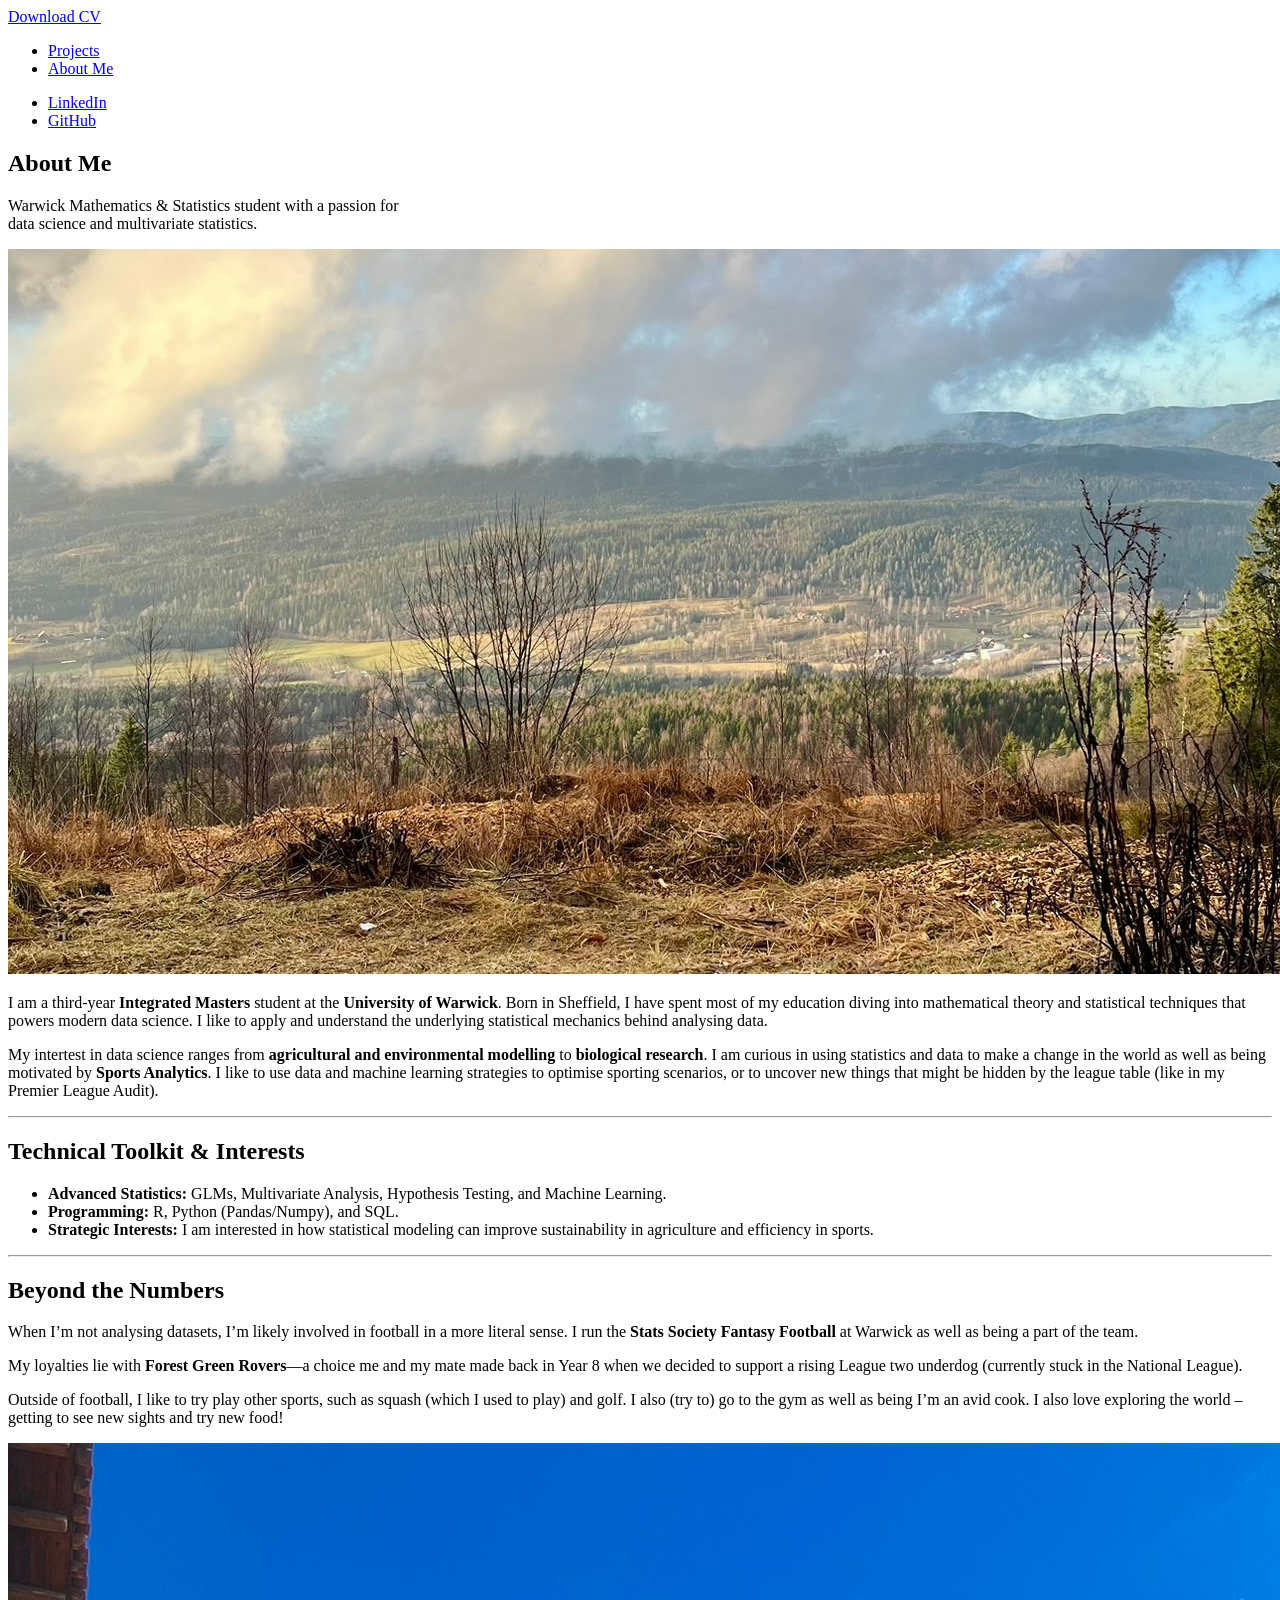
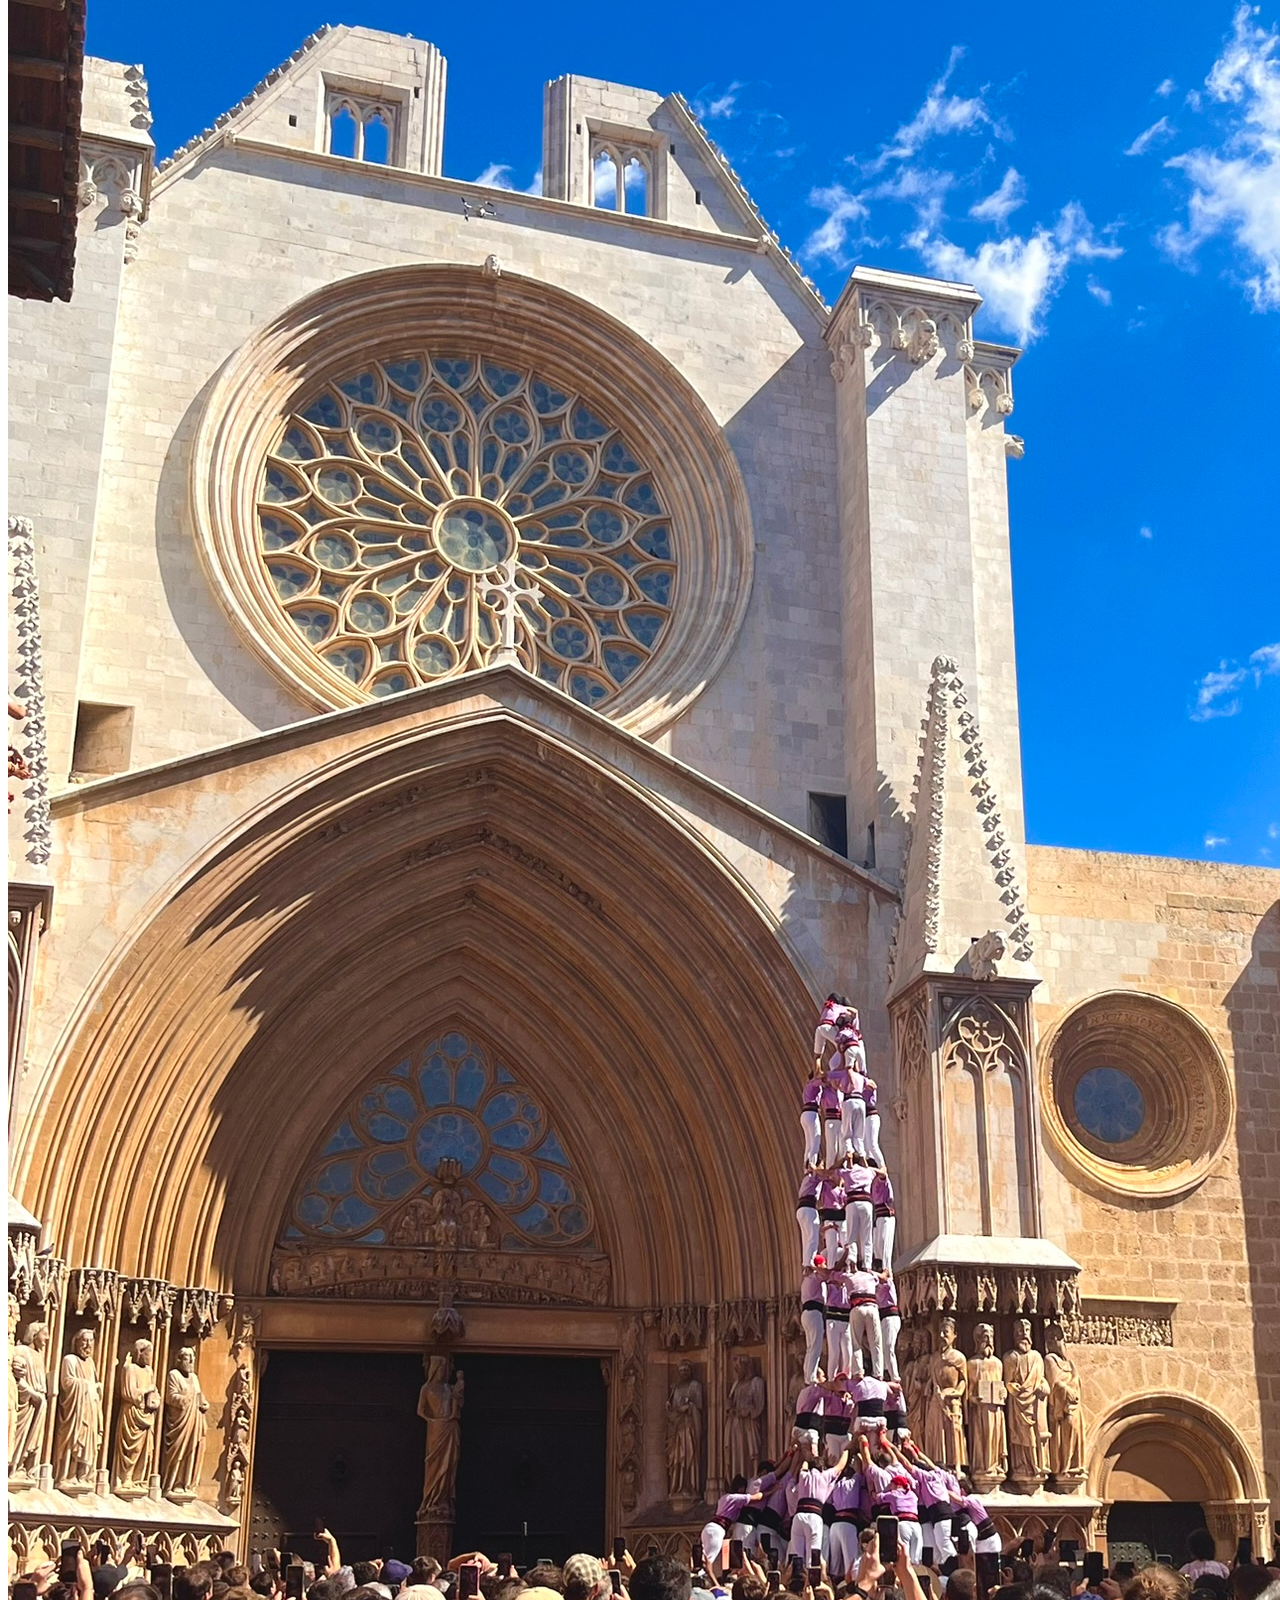
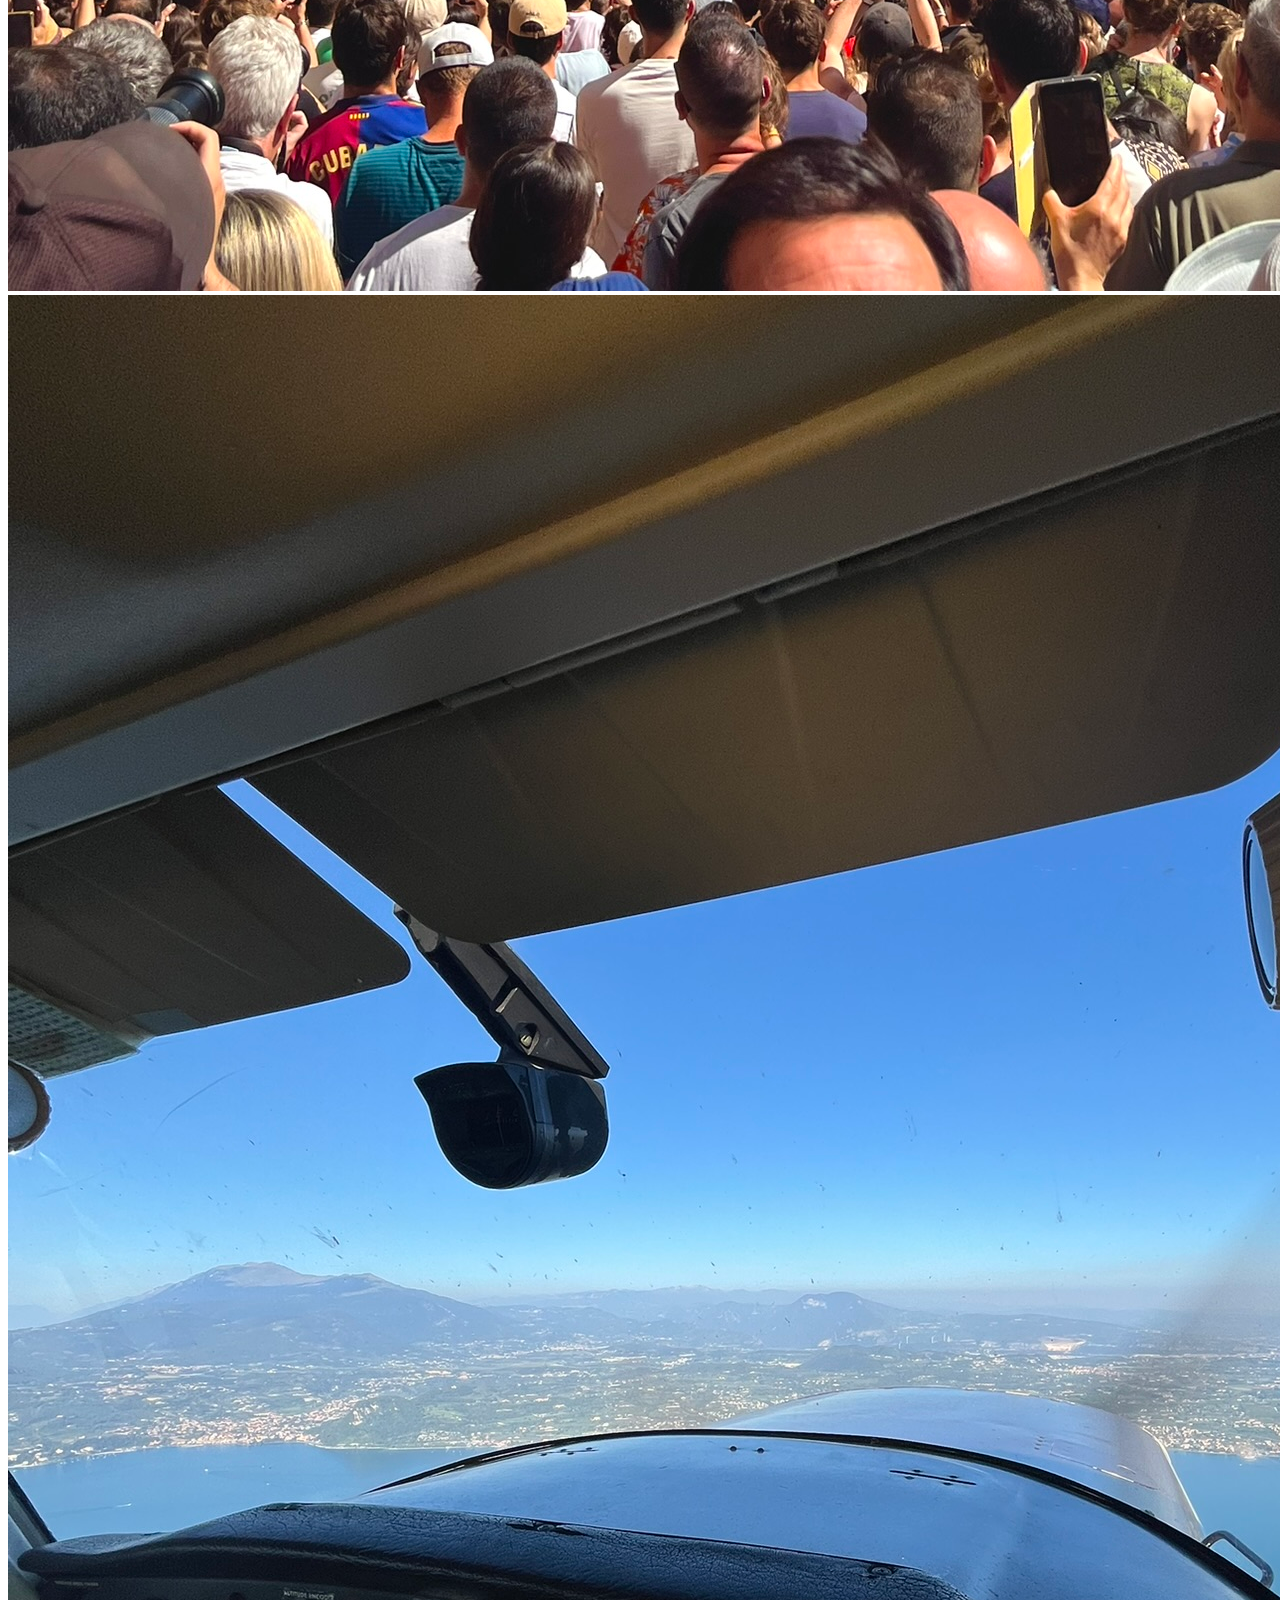
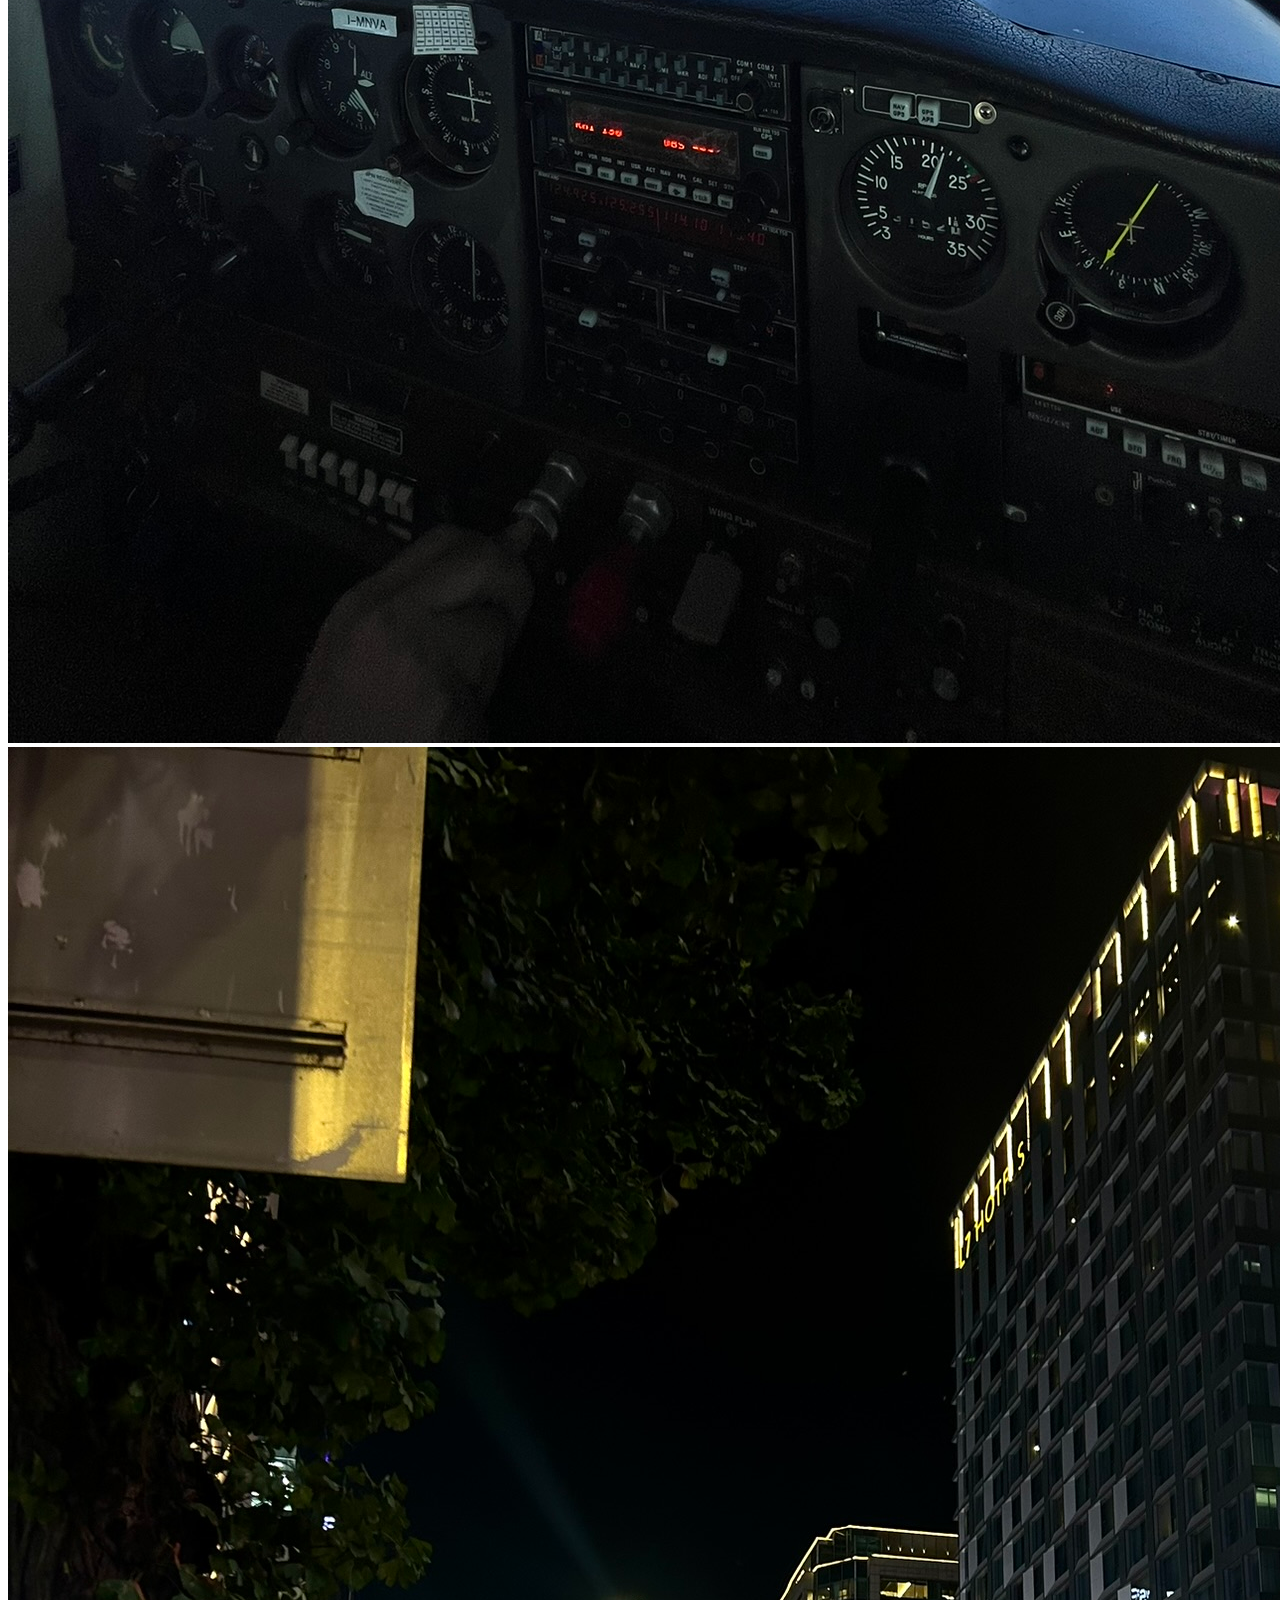
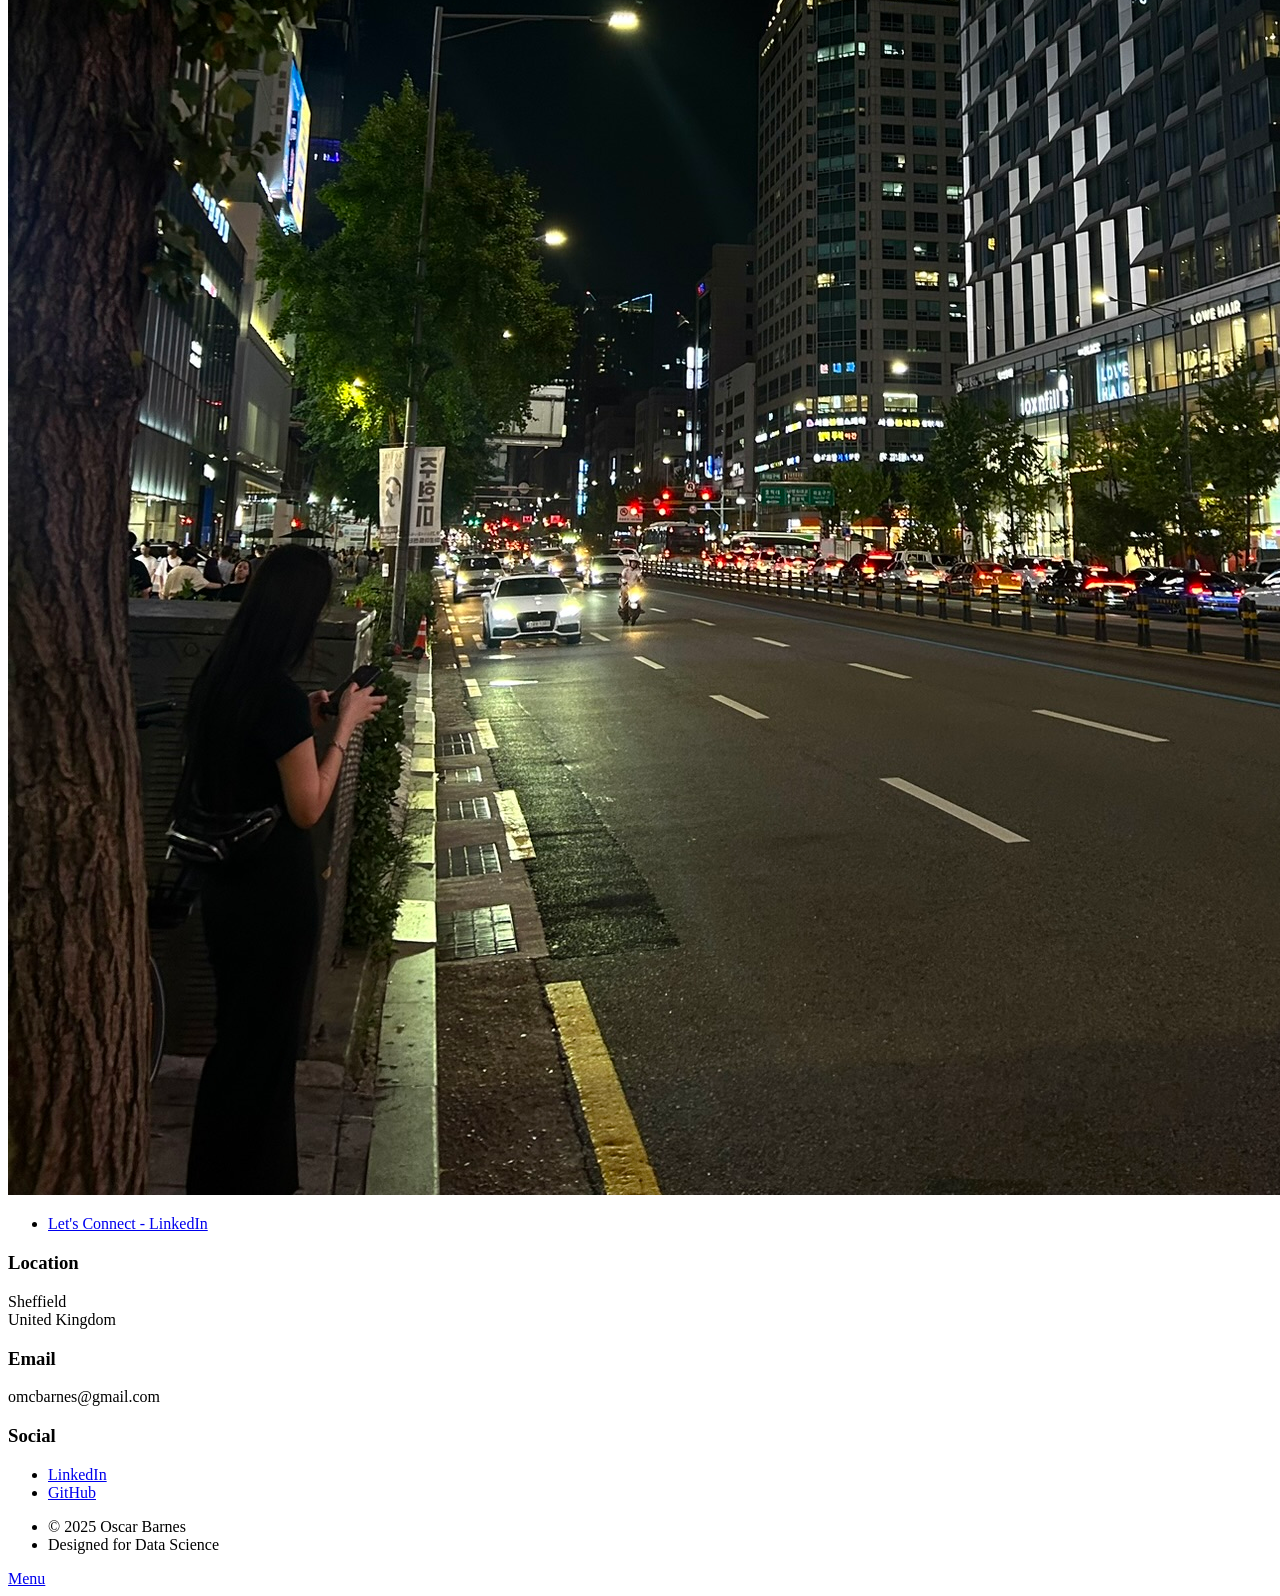
==== commit 6c7cadb8: "Update about.html" ====
--- a/about.html
+++ b/about.html
@@ -40,33 +40,32 @@
 								<header class="major">
 									<h1>About Me</h1>
 									<p>Warwick Mathematics & Statistics student with a passion for <br />
-									multivariate analysis and global data solutions.</p>
+									data science and multivariate statistics.</p>
 								</header>
 
 								<div class="image main"><img src="images/IMG_4070.JPEG" alt="A photo from my travels" /></div>
 
-								<p>I am a third-year <b>Integrated Masters (MMathStat)</b> student at the <b>University of Warwick</b>. Originally from Sheffield, I have spent my academic career diving deep into the mathematical theory that powers modern data science. I don’t just apply algorithms; I aim to understand the underlying distributions and statistical mechanics that make them work.</p>
+								<p>I am a third-year <b>Integrated Masters</b> student at the <b>University of Warwick</b>. Born in Sheffield, I have spent most of my education diving into mathematical theory and statistical techniques that powers modern data science. I like to apply and understand the underlying statistical mechanics behind analysing data.</p>
 
-								<p>My interests in data science are diverse, ranging from <b>agricultural and environmental modeling</b> to <b>biological research</b>. I am particularly motivated by the potential for data to solve real-world problems. However, my most enduring passion is <b>Sports Analytics</b>. I enjoy taking advanced techniques—like the PCA and K-Means clustering used in my Premier League Audit—and applying them to the beautiful game to uncover structural truths that the league table might hide.</p>
+								<p>My intertest in data science ranges from <b>agricultural and environmental modelling</b> to <b>biological research</b>. I am curious in using statistics and data to make a change in the world as well as being motivated by <b>Sports Analytics</b>. I like to use data and machine learning strategies to optimise sporting scenarios, or to uncover new things that might be hidden by the league table (like in my Premier League Audit).</p>
 
 								<hr />
 
 								<h2>Technical Toolkit & Interests</h2>
-								<p>I love the process of learning new methodologies. My current toolkit includes:</p>
 								<ul>
 									<li><b>Advanced Statistics:</b> GLMs, Multivariate Analysis, Hypothesis Testing, and Machine Learning.</li>
-									<li><b>Programming:</b> R, Python (Pandas/Scraping), and SQL.</li>
-									<li><b>Strategic Interests:</b> I am particularly interested in how statistical modeling can improve sustainability in agriculture and efficiency in sports scouting.</li>
+									<li><b>Programming:</b> R, Python (Pandas/Numpy), and SQL.</li>
+									<li><b>Strategic Interests:</b> I am interested in how statistical modeling can improve sustainability in agriculture and efficiency in sports.</li>
 								</ul>
 
 								<hr />
 
 								<h2>Beyond the Numbers</h2>
-								<p>When I’m not analysing datasets, I’m likely involved in football in a more literal sense. I run the <b>Statistics Society Fantasy Football League</b> at Warwick, and I’m a regular on the pitch myself. </p>
+								<p>When I’m not analysing datasets, I’m likely involved in football in a more literal sense. I run the <b>Stats Society Fantasy Football</b> at Warwick as well as being a part of the team.</p>
 								
-								<p>My loyalties lie with <b>Forest Green Rovers</b>—a choice made back in Year 8 when a friend and I decided to back a rising League Two underdog rather than the local Sheffield teams. This early interest in "lower league" dynamics fueled my fascination with how clubs grow and the "scale gaps" they face.</p>
+								<p>My loyalties lie with <b>Forest Green Rovers</b>—a choice me and my mate made back in Year 8 when we decided to support a rising League two underdog (currently stuck in the National League).</p>
 
-								<p>Outside of football, I am an avid cook, a runner, and a gym-goer. I also love exploring the world; traveling has given me a broader perspective on how data and technology vary across different cultures and environments.</p>
+								<p>Outside of football, I like to try play other sports, such as squash (which I used to play) and golf. I also (try to) go to the gym as well as being I’m an avid cook. I also love exploring the world – getting to see new sights and try new food!</p>
 
 								<div class="box alt">
 									<div class="row gtr-50 gtr-uniform">
@@ -121,4 +120,4 @@
 			<script src="assets/js/main.js"></script>
 
 	</body>
-</html>+</html>
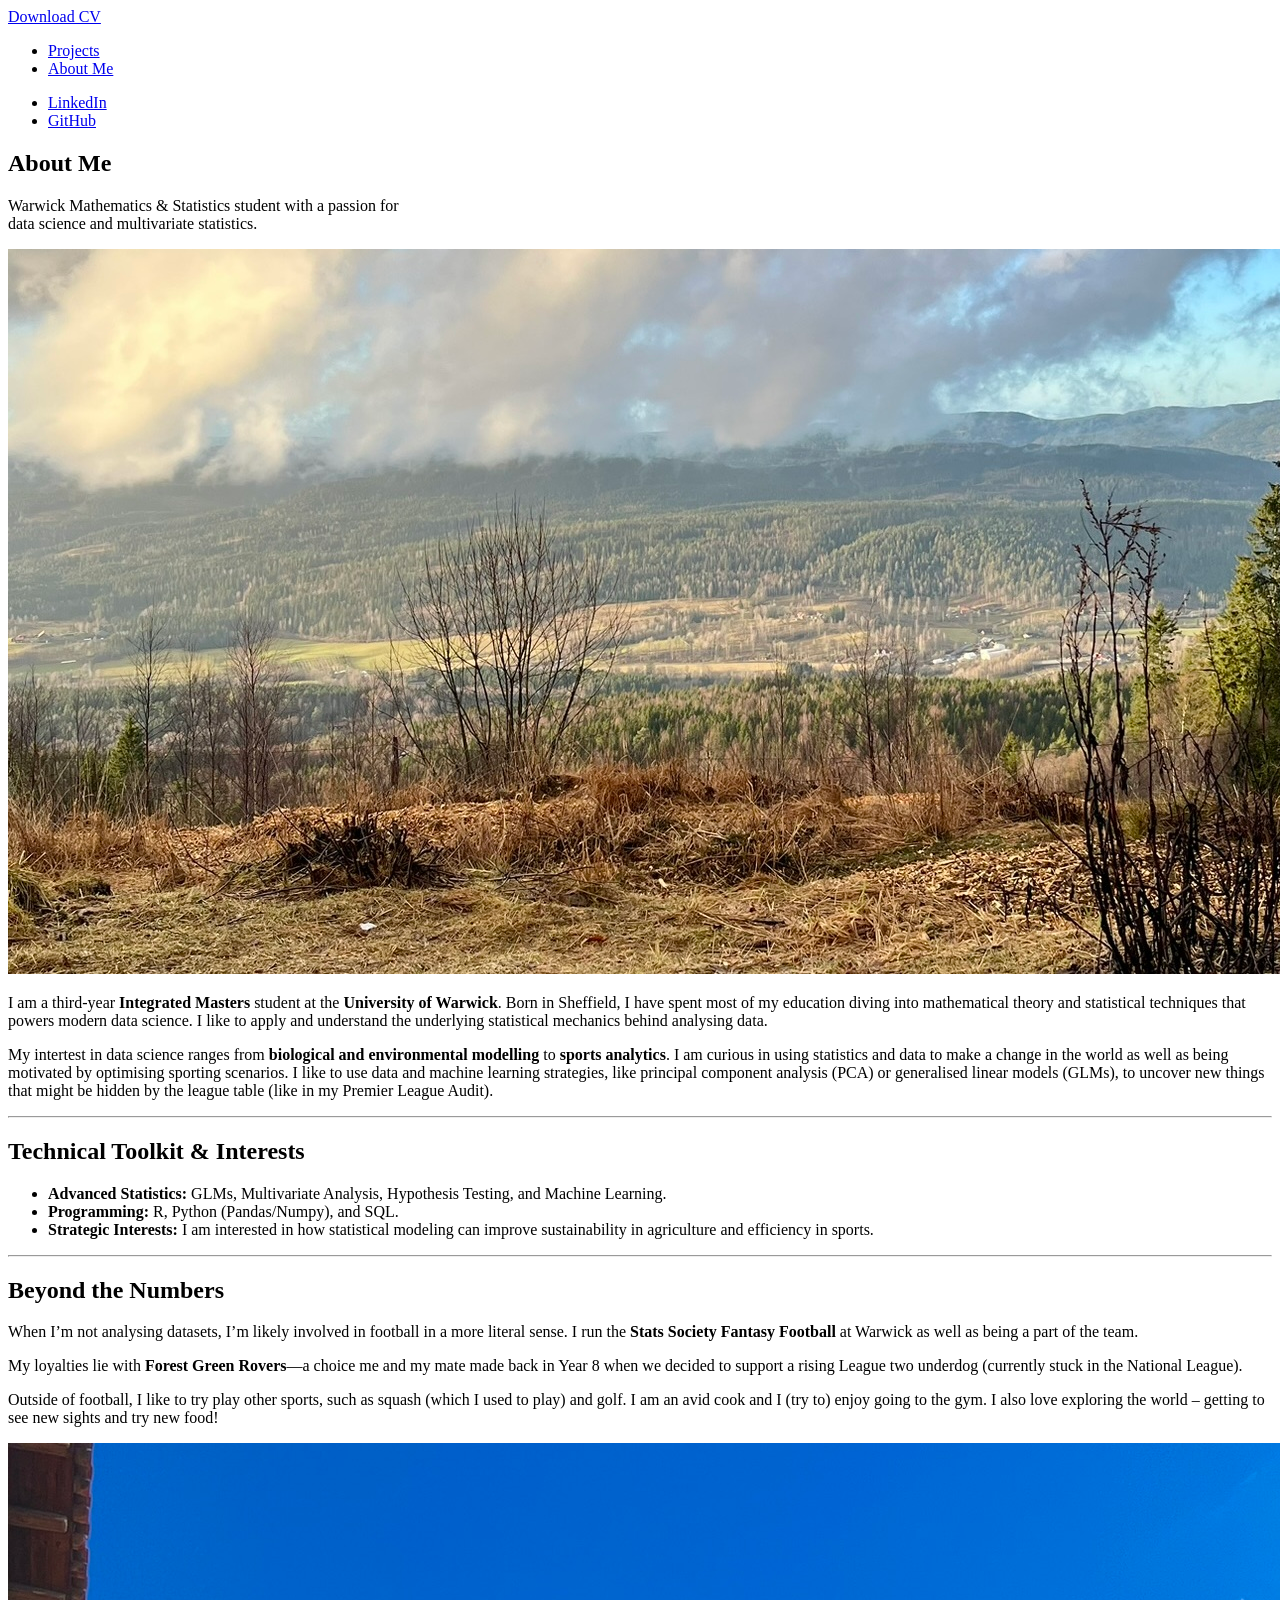
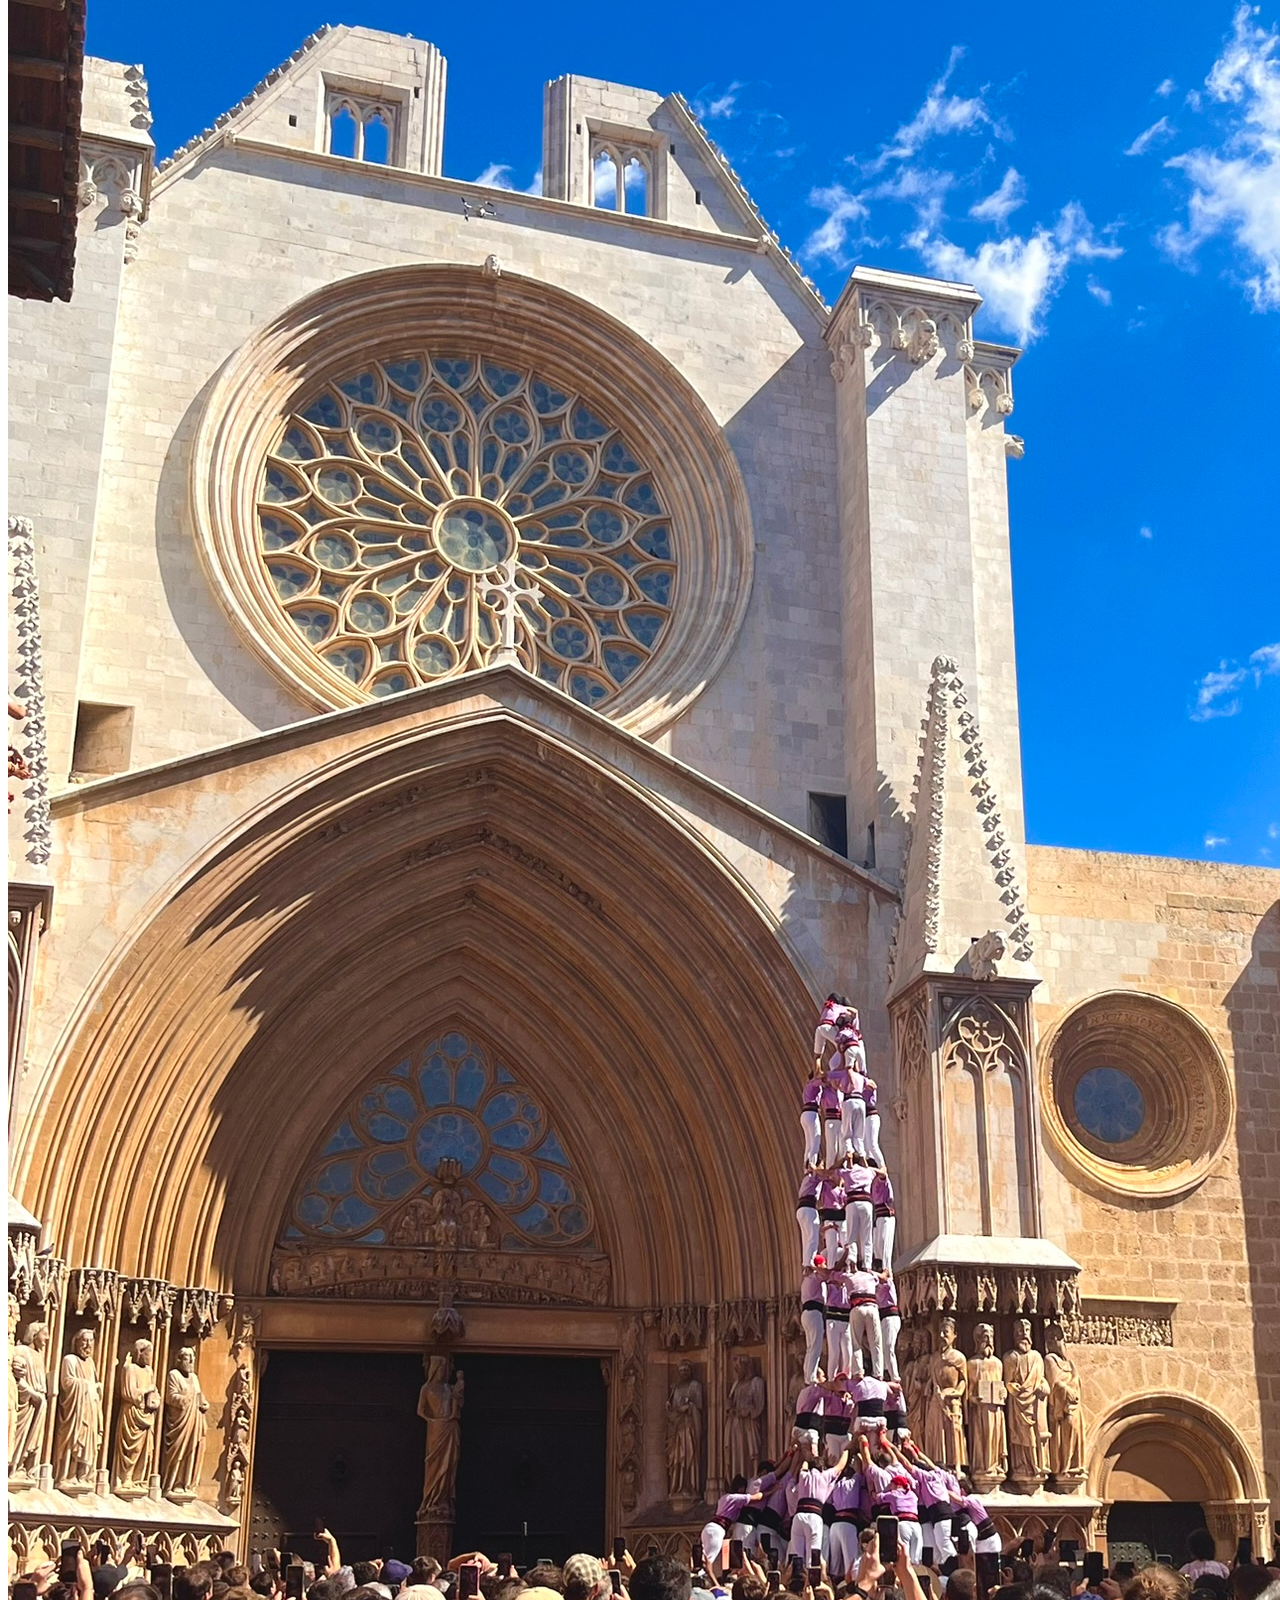
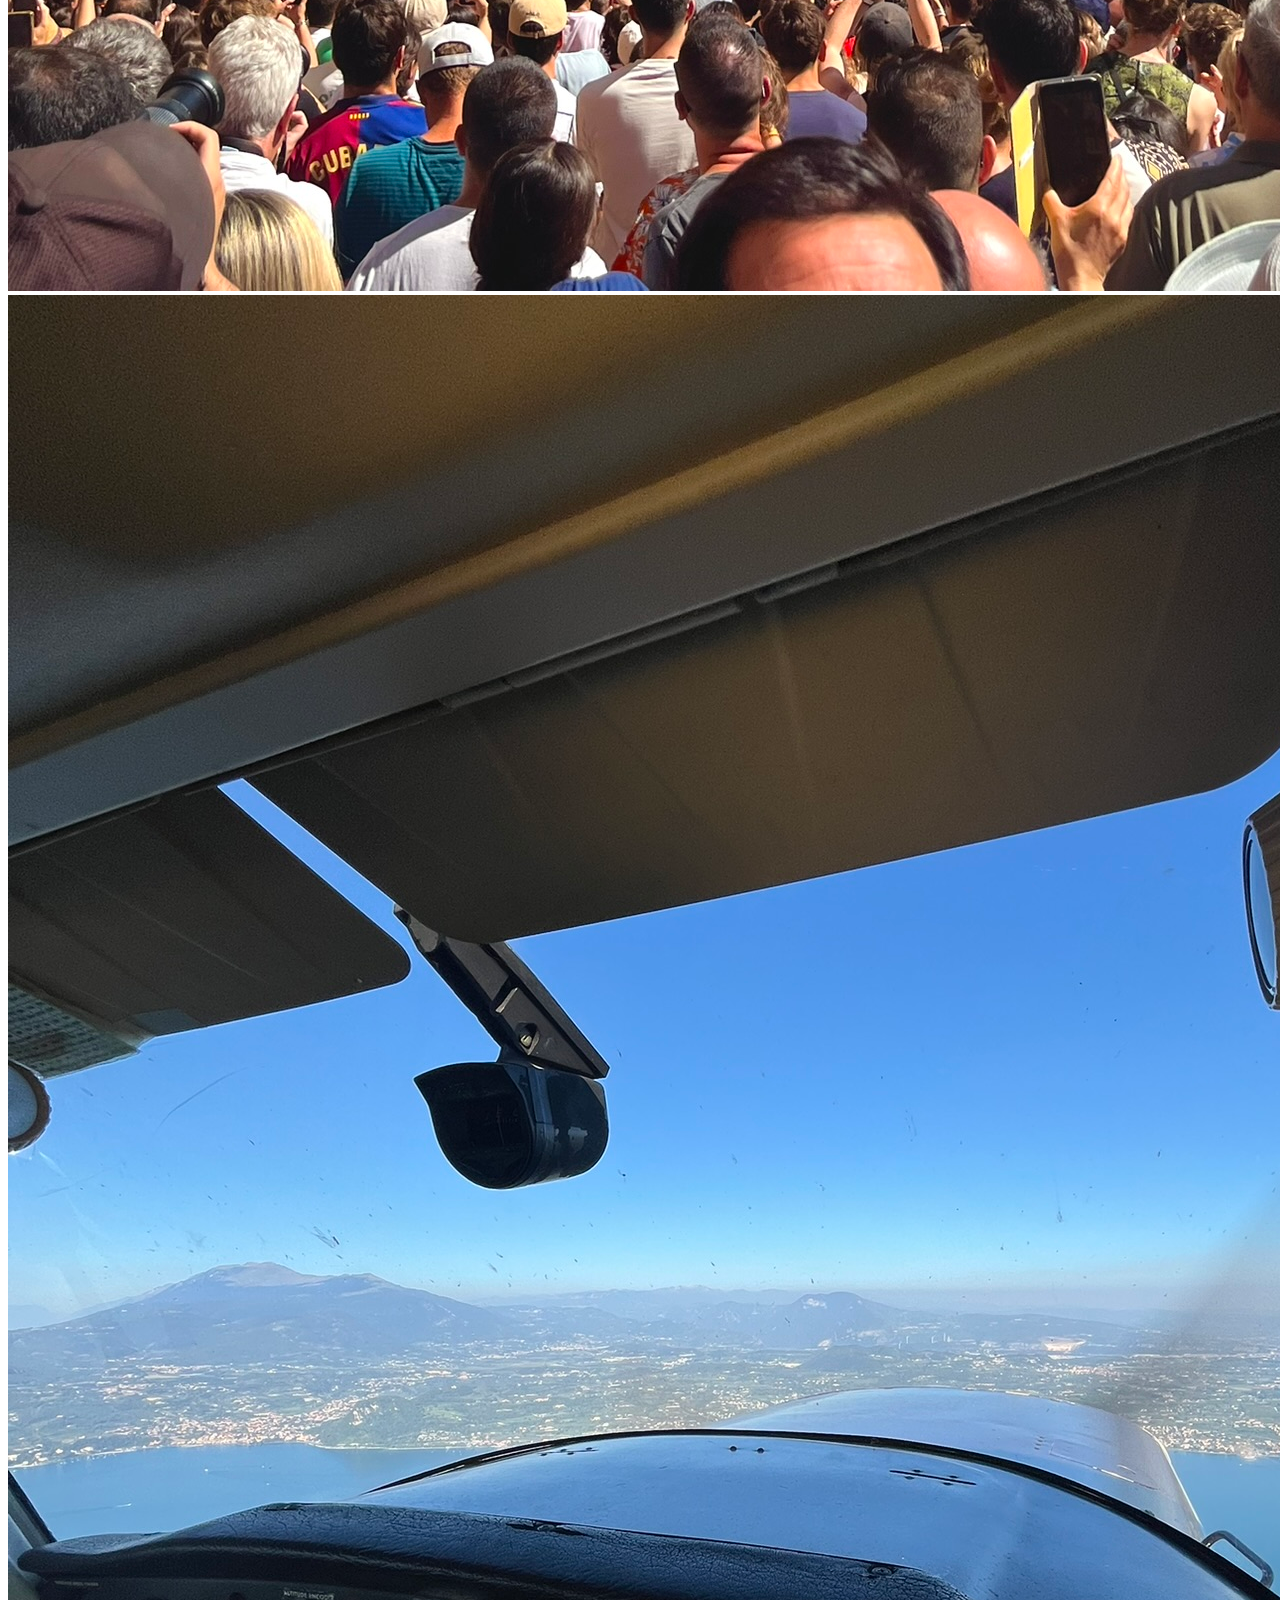
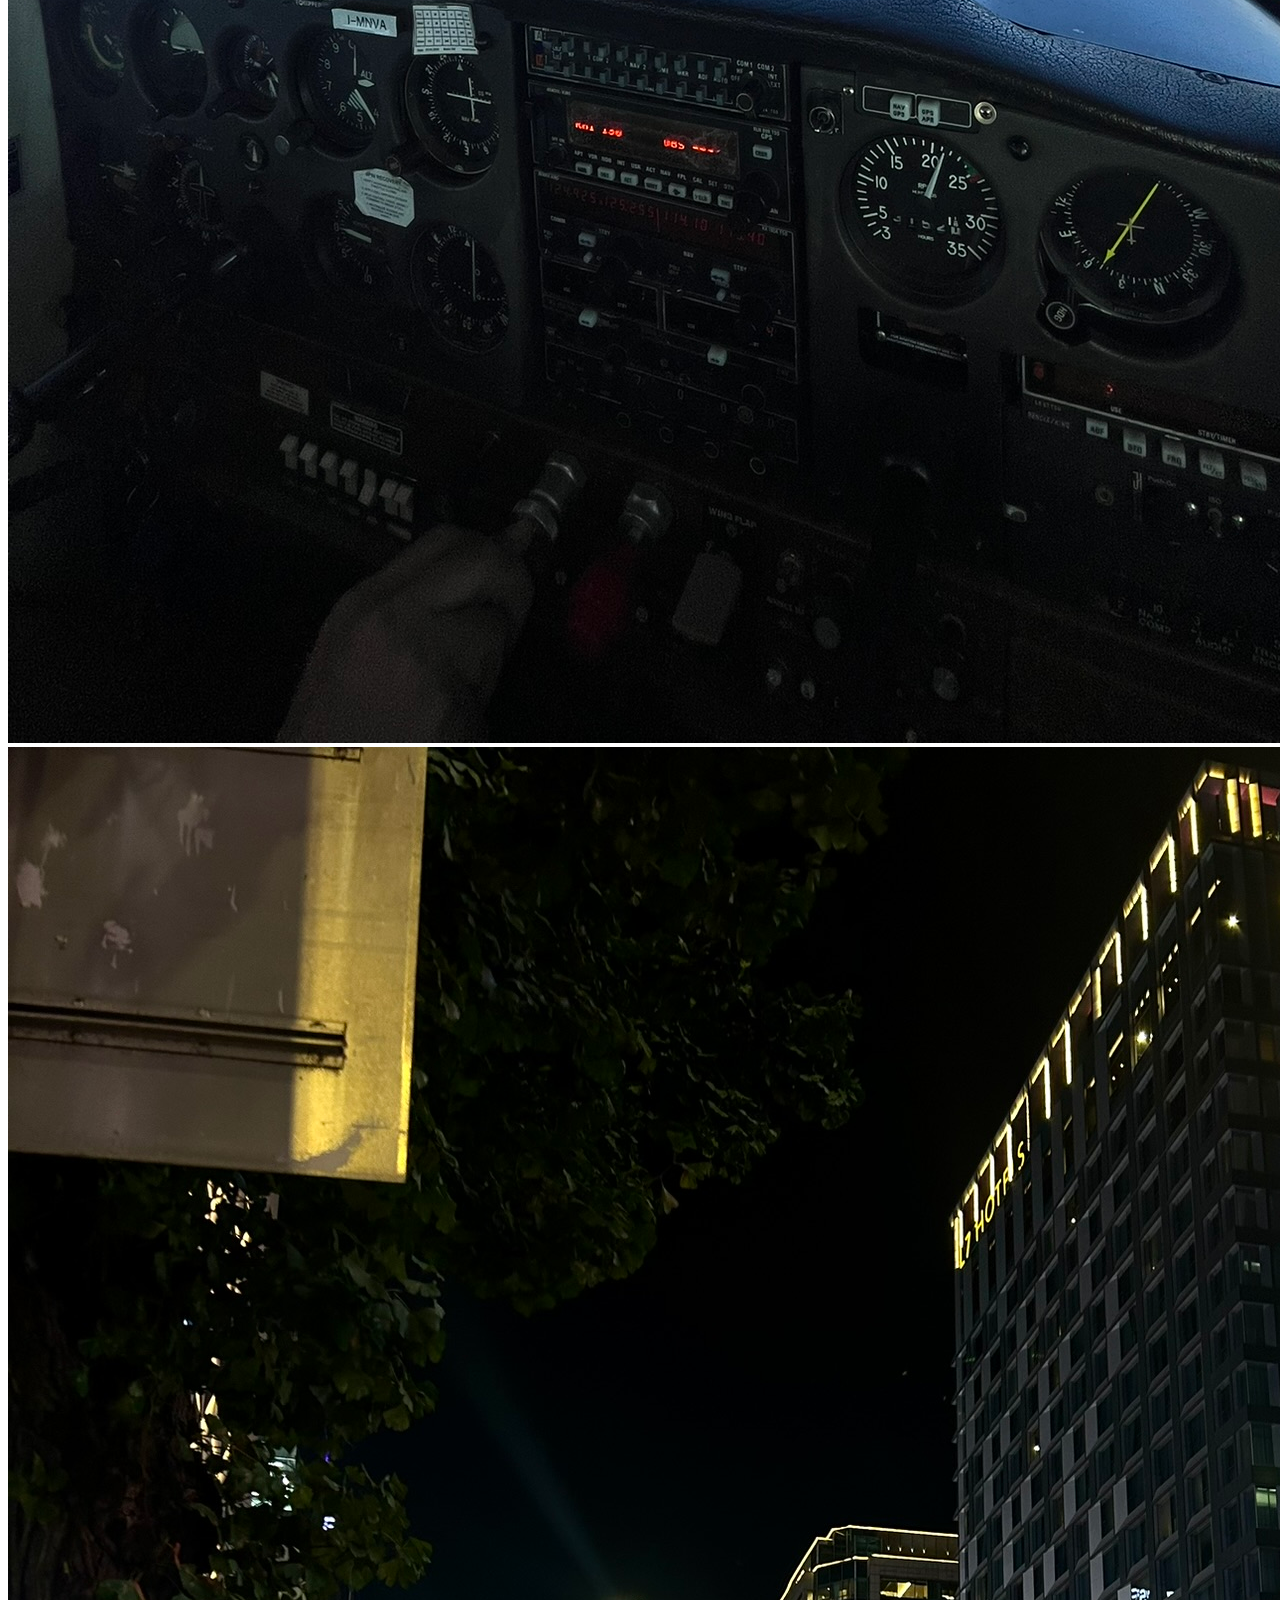
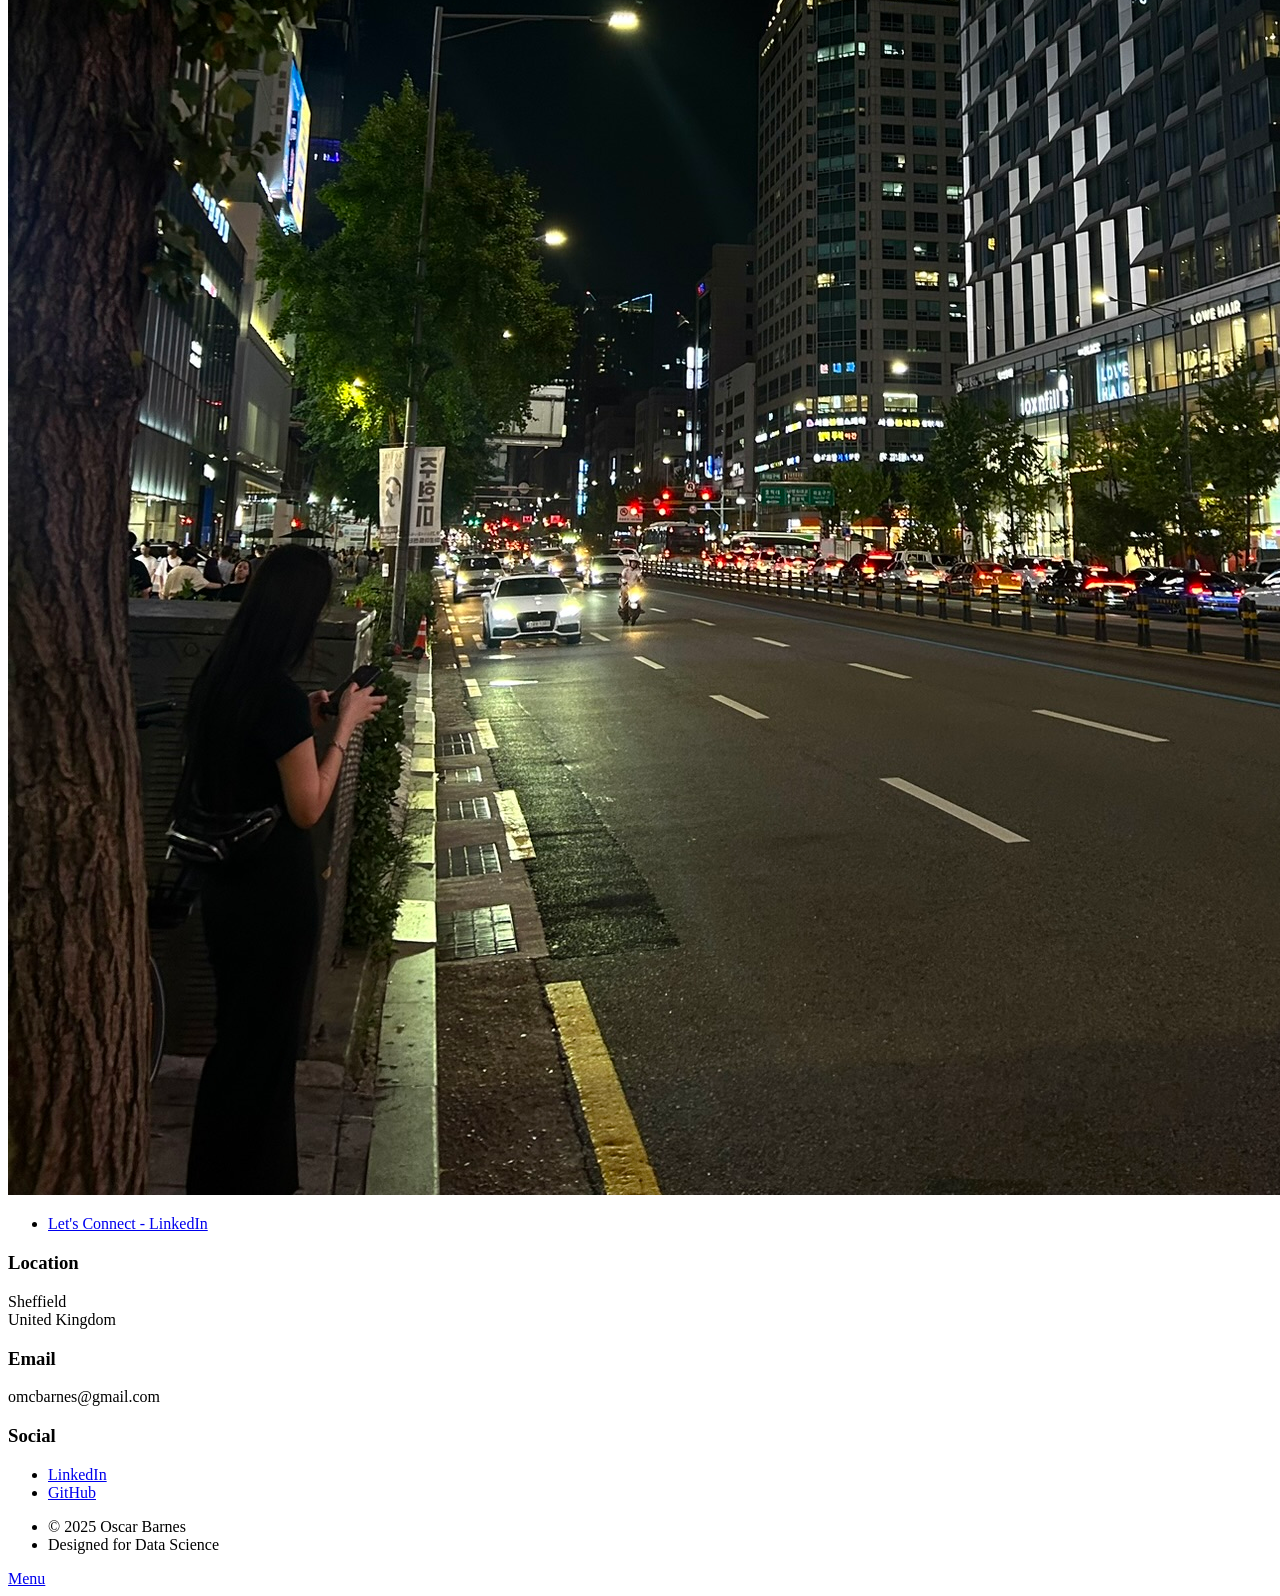
==== commit 7f76e260: "Update about.html" ====
--- a/about.html
+++ b/about.html
@@ -47,7 +47,7 @@
 
 								<p>I am a third-year <b>Integrated Masters</b> student at the <b>University of Warwick</b>. Born in Sheffield, I have spent most of my education diving into mathematical theory and statistical techniques that powers modern data science. I like to apply and understand the underlying statistical mechanics behind analysing data.</p>
 
-								<p>My intertest in data science ranges from <b>agricultural and environmental modelling</b> to <b>biological research</b>. I am curious in using statistics and data to make a change in the world as well as being motivated by <b>Sports Analytics</b>. I like to use data and machine learning strategies to optimise sporting scenarios, or to uncover new things that might be hidden by the league table (like in my Premier League Audit).</p>
+								<p>My intertest in data science ranges from <b>biological and environmental modelling</b> to <b>sports analytics</b>. I am curious in using statistics and data to make a change in the world as well as being motivated by optimising sporting scenarios. I like to use data and machine learning strategies, like principal component analysis (PCA) or generalised linear models (GLMs), to uncover new things that might be hidden by the league table (like in my Premier League Audit).</p>
 
 								<hr />
 
@@ -65,7 +65,7 @@
 								
 								<p>My loyalties lie with <b>Forest Green Rovers</b>—a choice me and my mate made back in Year 8 when we decided to support a rising League two underdog (currently stuck in the National League).</p>
 
-								<p>Outside of football, I like to try play other sports, such as squash (which I used to play) and golf. I also (try to) go to the gym as well as being I’m an avid cook. I also love exploring the world – getting to see new sights and try new food!</p>
+								<p>Outside of football, I like to try play other sports, such as squash (which I used to play) and golf. I am an avid cook and I (try to) enjoy going to the gym. I also love exploring the world – getting to see new sights and try new food!</p>
 
 								<div class="box alt">
 									<div class="row gtr-50 gtr-uniform">
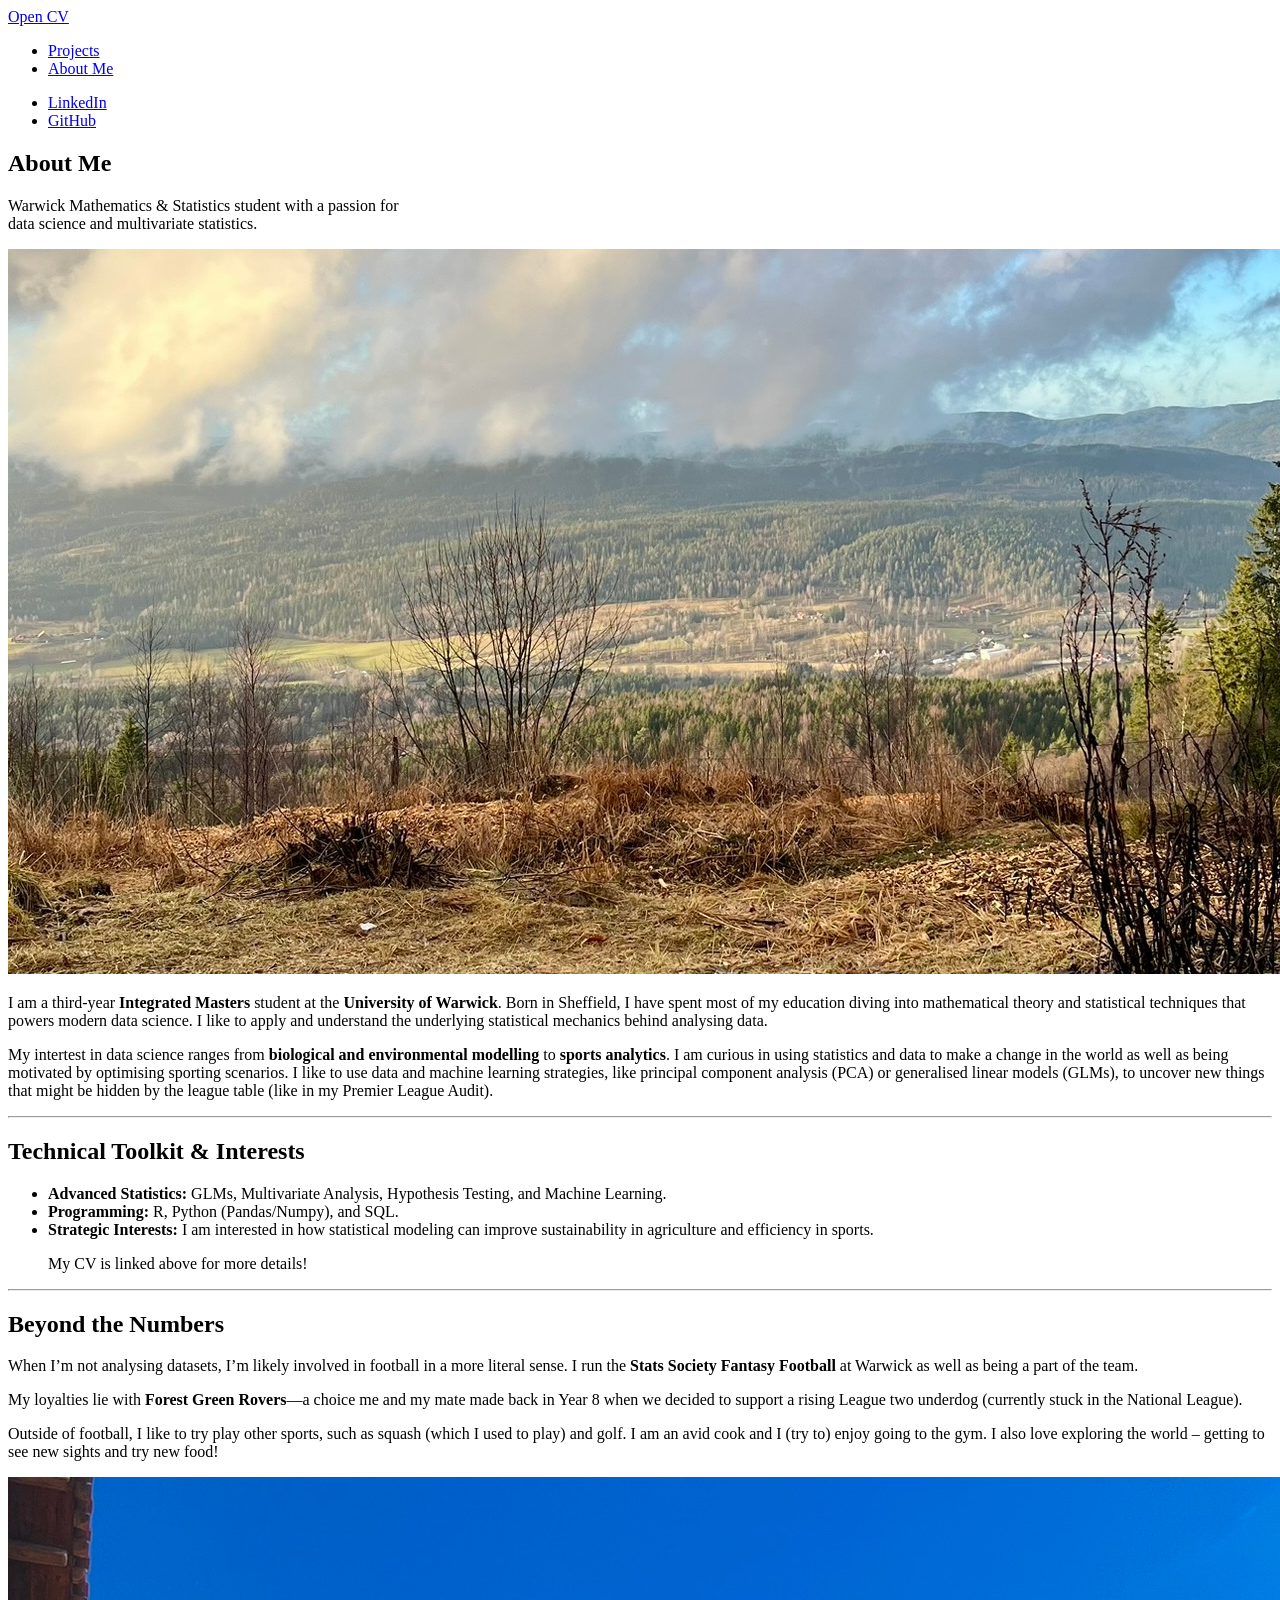
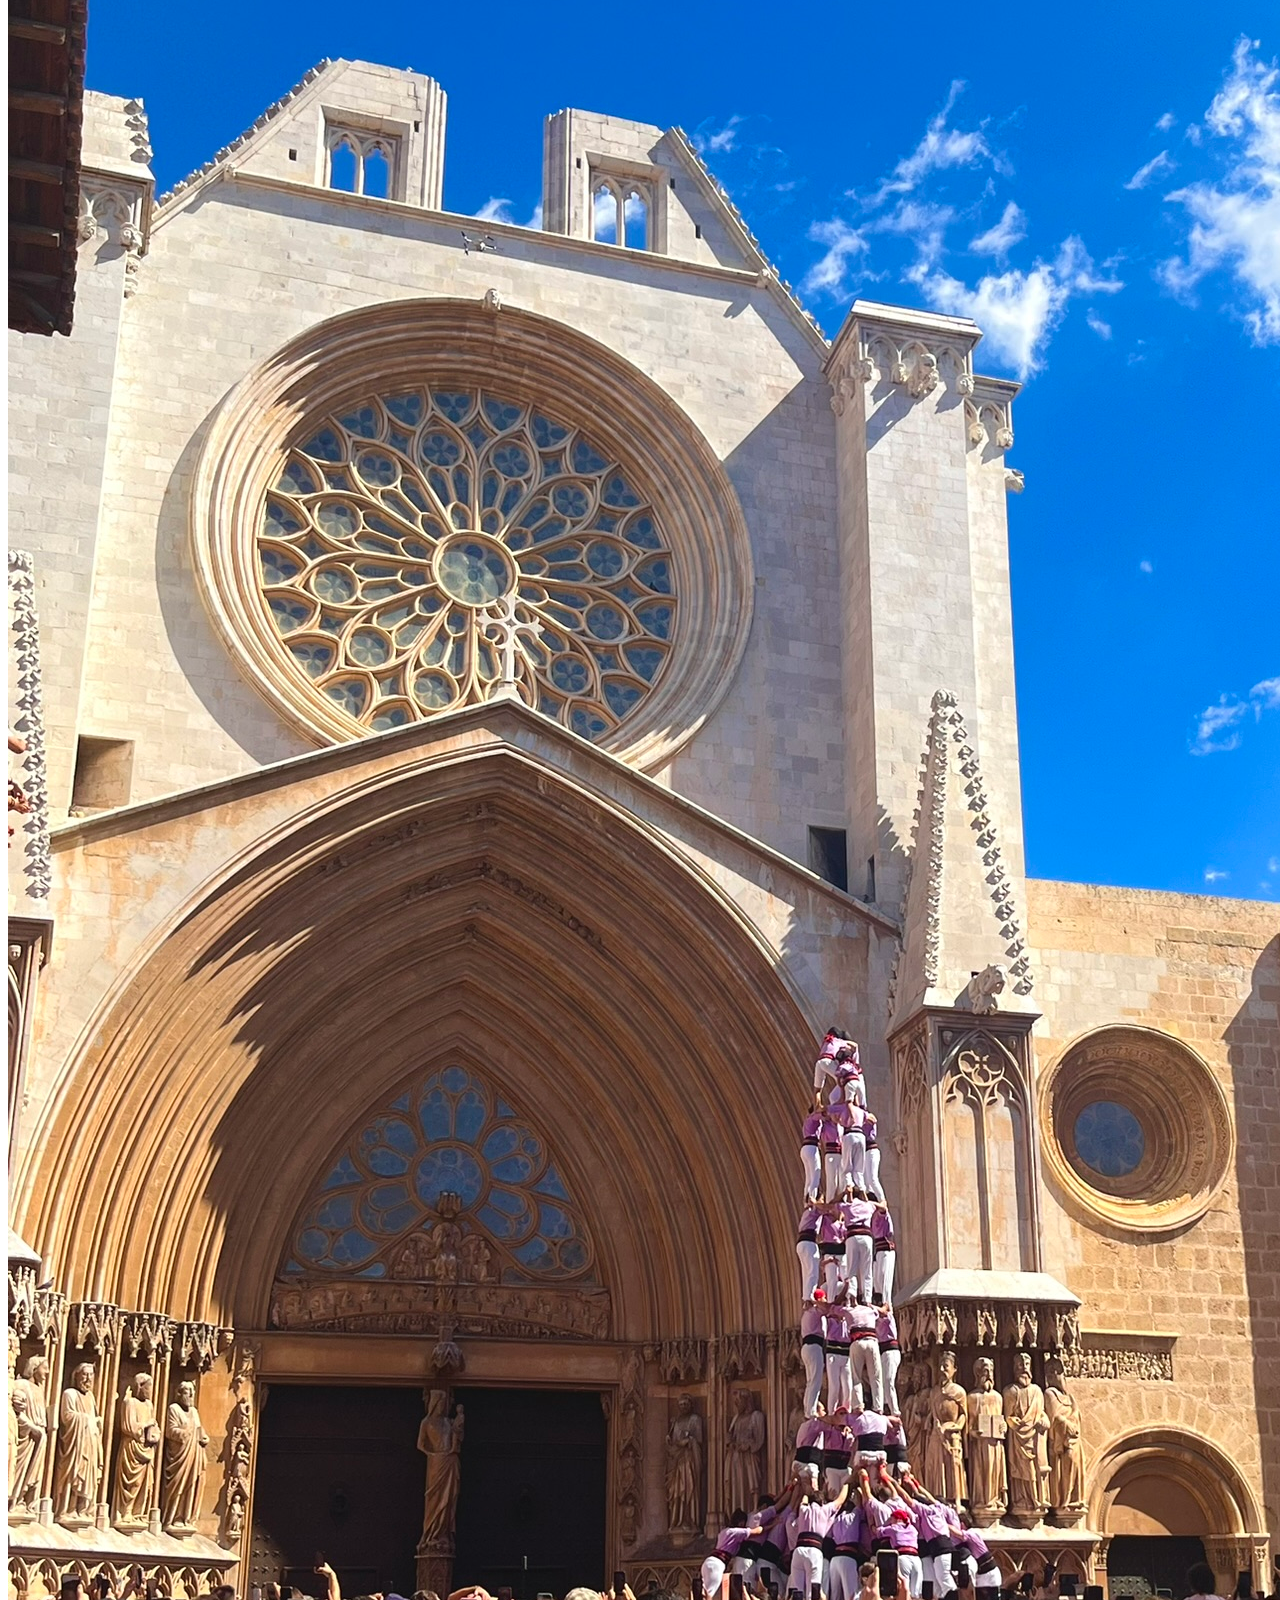
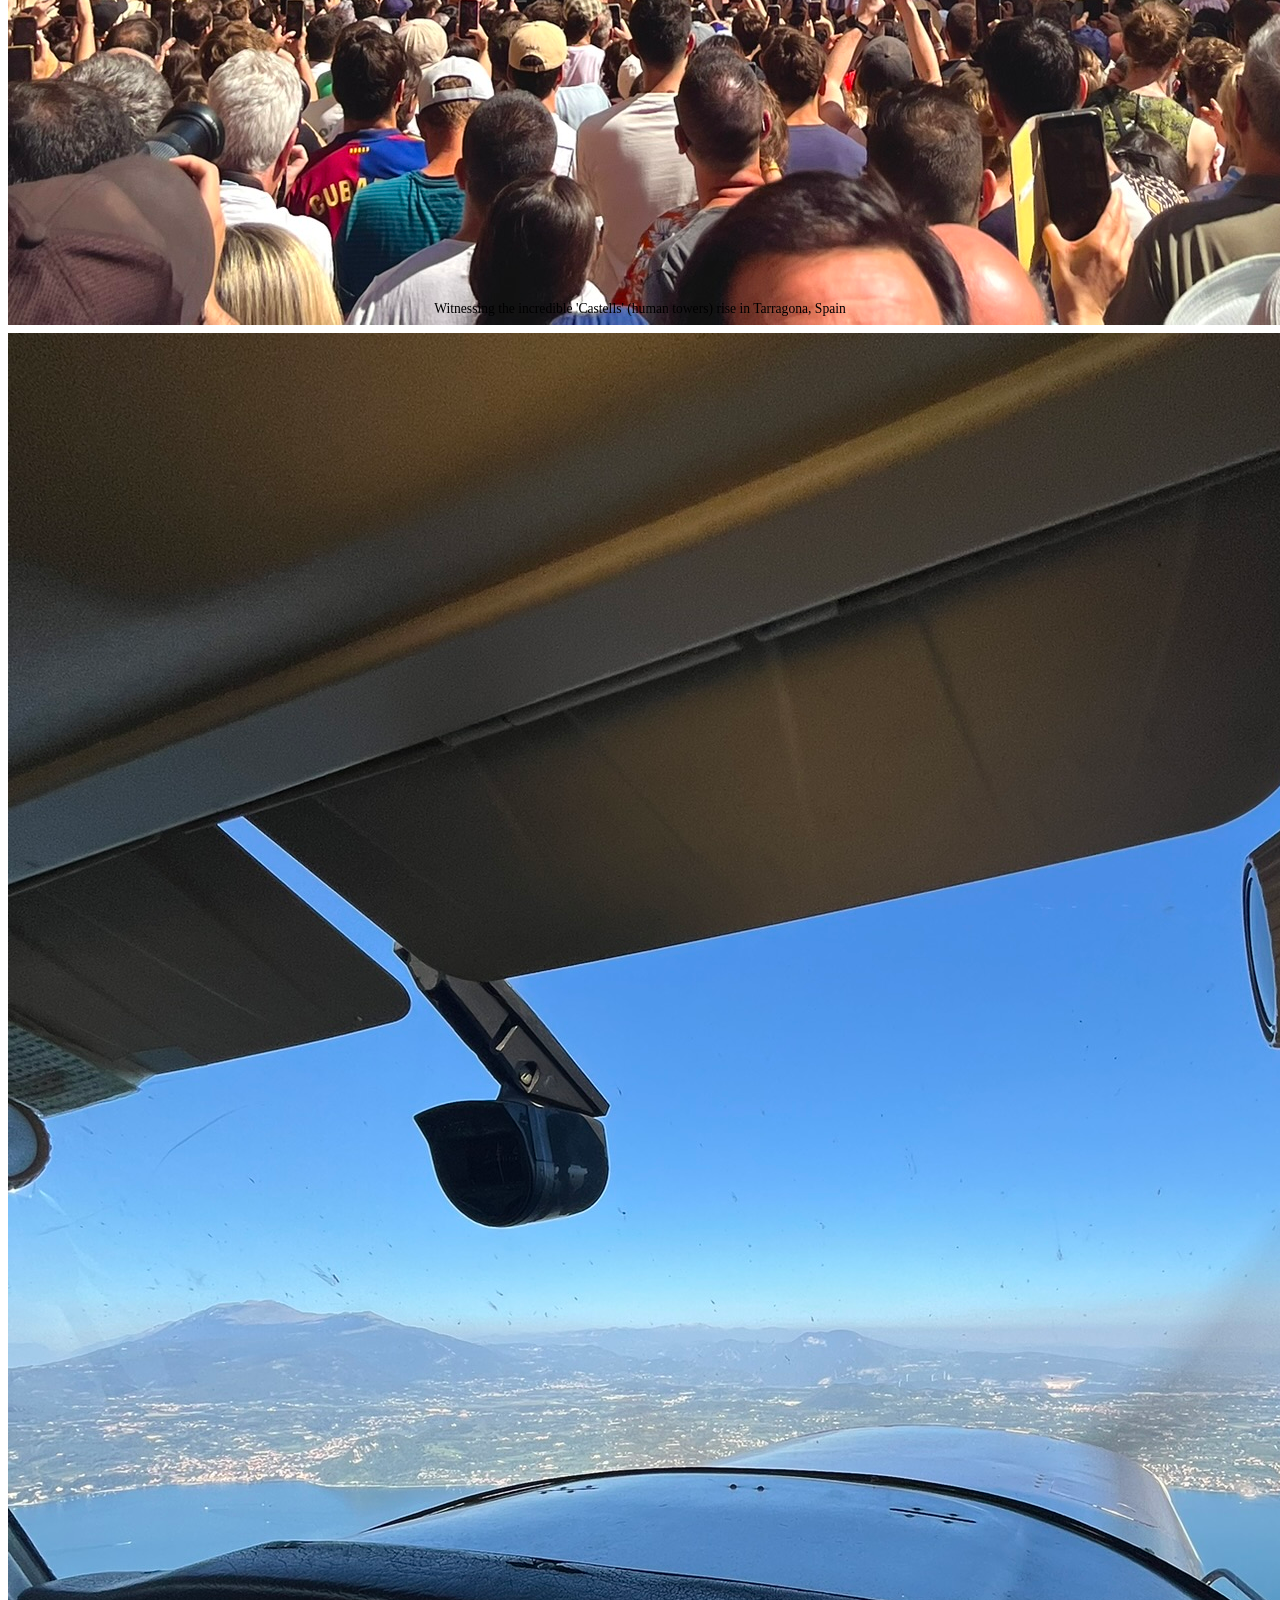
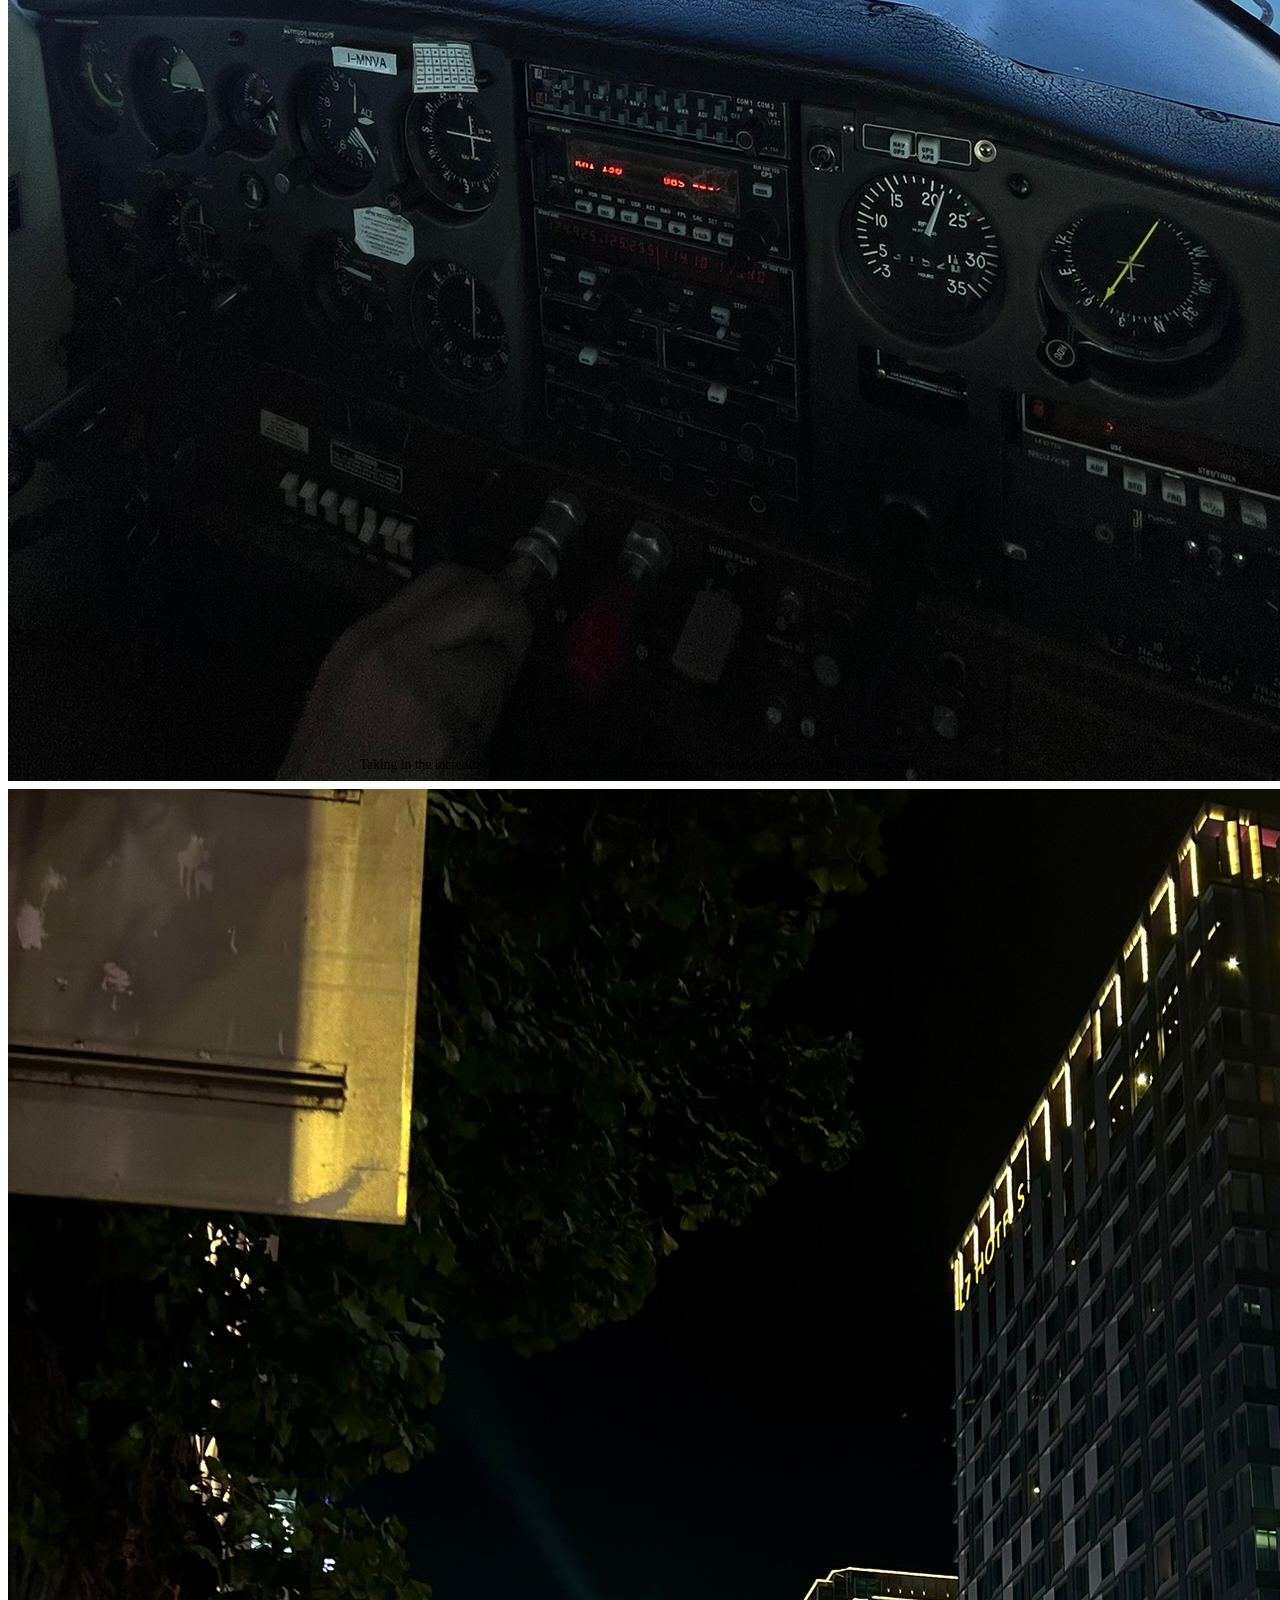
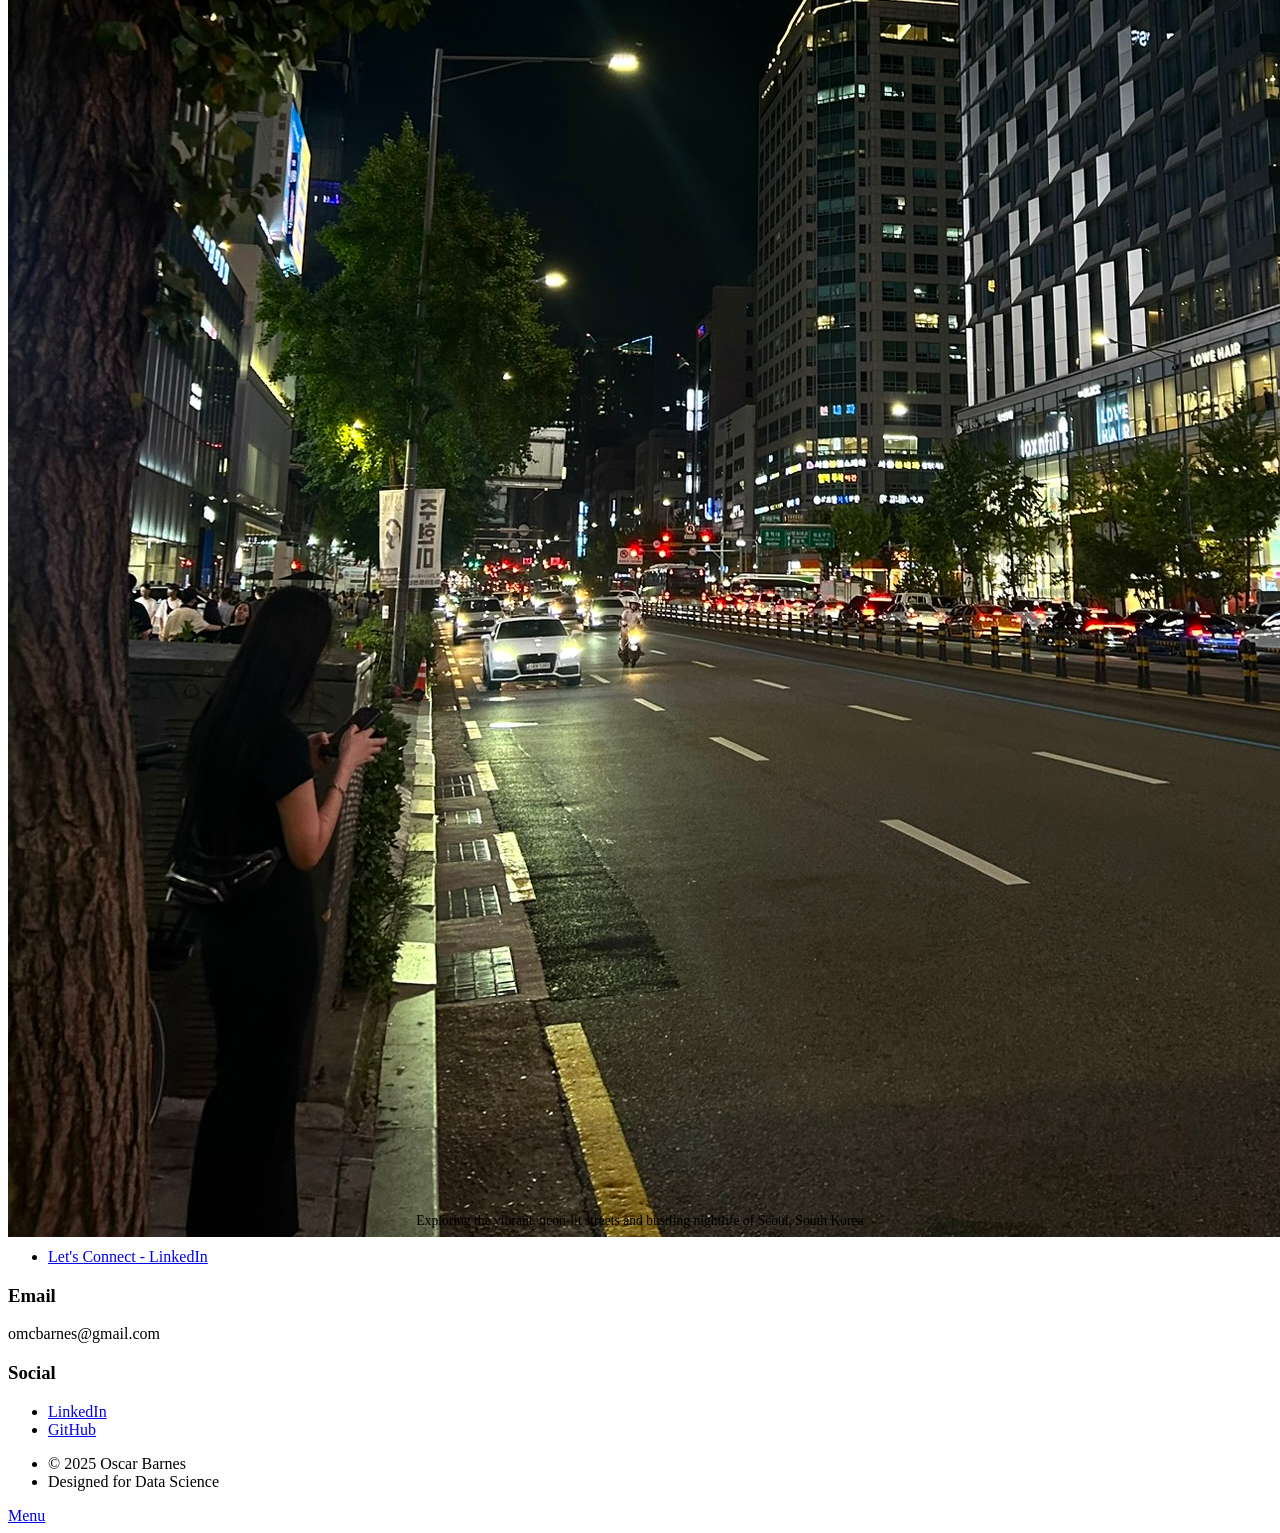
==== commit 52123b2d: "Update about.html" ====
--- a/about.html
+++ b/about.html
@@ -4,7 +4,20 @@
 	html5up.net | @ajlkn
 	Free for personal and commercial use under the CCA 3.0 license (html5up.net/license)
 -->
+
+
+
 <html>
+	<style>
+    .caption-text {
+        text-align: center; /* Centers the text. Change to 'left' if you prefer */
+        padding: 0 15px;    /* Adds 15px of empty space to the left and right */
+        margin-top: -30px;   /* Adds a little space between the image and the text */
+        line-height: 1.5;   /* Makes the vertical spacing between lines even and readable */
+        font-size: 0.85em;  /* Slightly shrinks the text so it looks like a caption */
+    }
+	</style>
+
 	<head>
 		<title>Oscar's Portfolio - About Me</title>
 		<meta charset="utf-8" />
@@ -19,7 +32,7 @@
 
 				<!-- Header -->
 					<header id="header">
-						<a href="assets/CV.docx" class="logo" download="CV">Download CV</a>
+						<a href="assets/OscarBarnes_CV.pdf" class="logo" target="_blank" rel="noopener noreferrer">Open CV</a>
 					</header>
 
 				<!-- Nav -->
@@ -56,6 +69,7 @@
 									<li><b>Advanced Statistics:</b> GLMs, Multivariate Analysis, Hypothesis Testing, and Machine Learning.</li>
 									<li><b>Programming:</b> R, Python (Pandas/Numpy), and SQL.</li>
 									<li><b>Strategic Interests:</b> I am interested in how statistical modeling can improve sustainability in agriculture and efficiency in sports.</li>
+									<p>My CV is linked above for more details!</p>
 								</ul>
 
 								<hr />
@@ -69,9 +83,20 @@
 
 								<div class="box alt">
 									<div class="row gtr-50 gtr-uniform">
-										<div class="col-4"><span class="image fit"><img src="images/IMG_7537.JPEG" alt="" /></span></div>
-										<div class="col-4"><span class="image fit"><img src="images/IMG_7862.JPEG" alt="" /></span></div>
-										<div class="col-4"><span class="image fit"><img src="images/IMG_8757.JPEG" alt="" /></span></div>
+										<div class="col-4">
+											<span class="image fit"><img src="images/IMG_7537.JPEG" alt="Castells in Tarragona" /></span>
+											<p class="caption-text">Witnessing the incredible 'Castells' (human towers) rise in Tarragona, Spain</p>
+										</div>
+
+										<div class="col-4">
+											<span class="image fit"><img src="images/IMG_7862.JPEG" alt="" /></span>
+											<p class="caption-text">Taking in the incredible aerial views from the co-pilot seat (a short stint of steering!) over Verona, Italy</p>											
+										</div>
+
+										<div class="col-4">
+											<span class="image fit"><img src="images/IMG_8757.JPEG" alt="" /></span>
+											<p class="caption-text">Exploring the vibrant, neon-lit streets and bustling nightlife of Seoul, South Korea</p>										
+										</div>
 									</div>
 								</div>
 
@@ -84,11 +109,6 @@
 				<!-- Footer -->
 					<footer id="footer">
 						<section>
-							<section class="alt">
-								<h3>Location</h3>
-								<p>Sheffield<br />
-								United Kingdom</p>
-							</section>
 							<section>
 								<h3>Email</h3>
 								<p>omcbarnes@gmail.com</p>
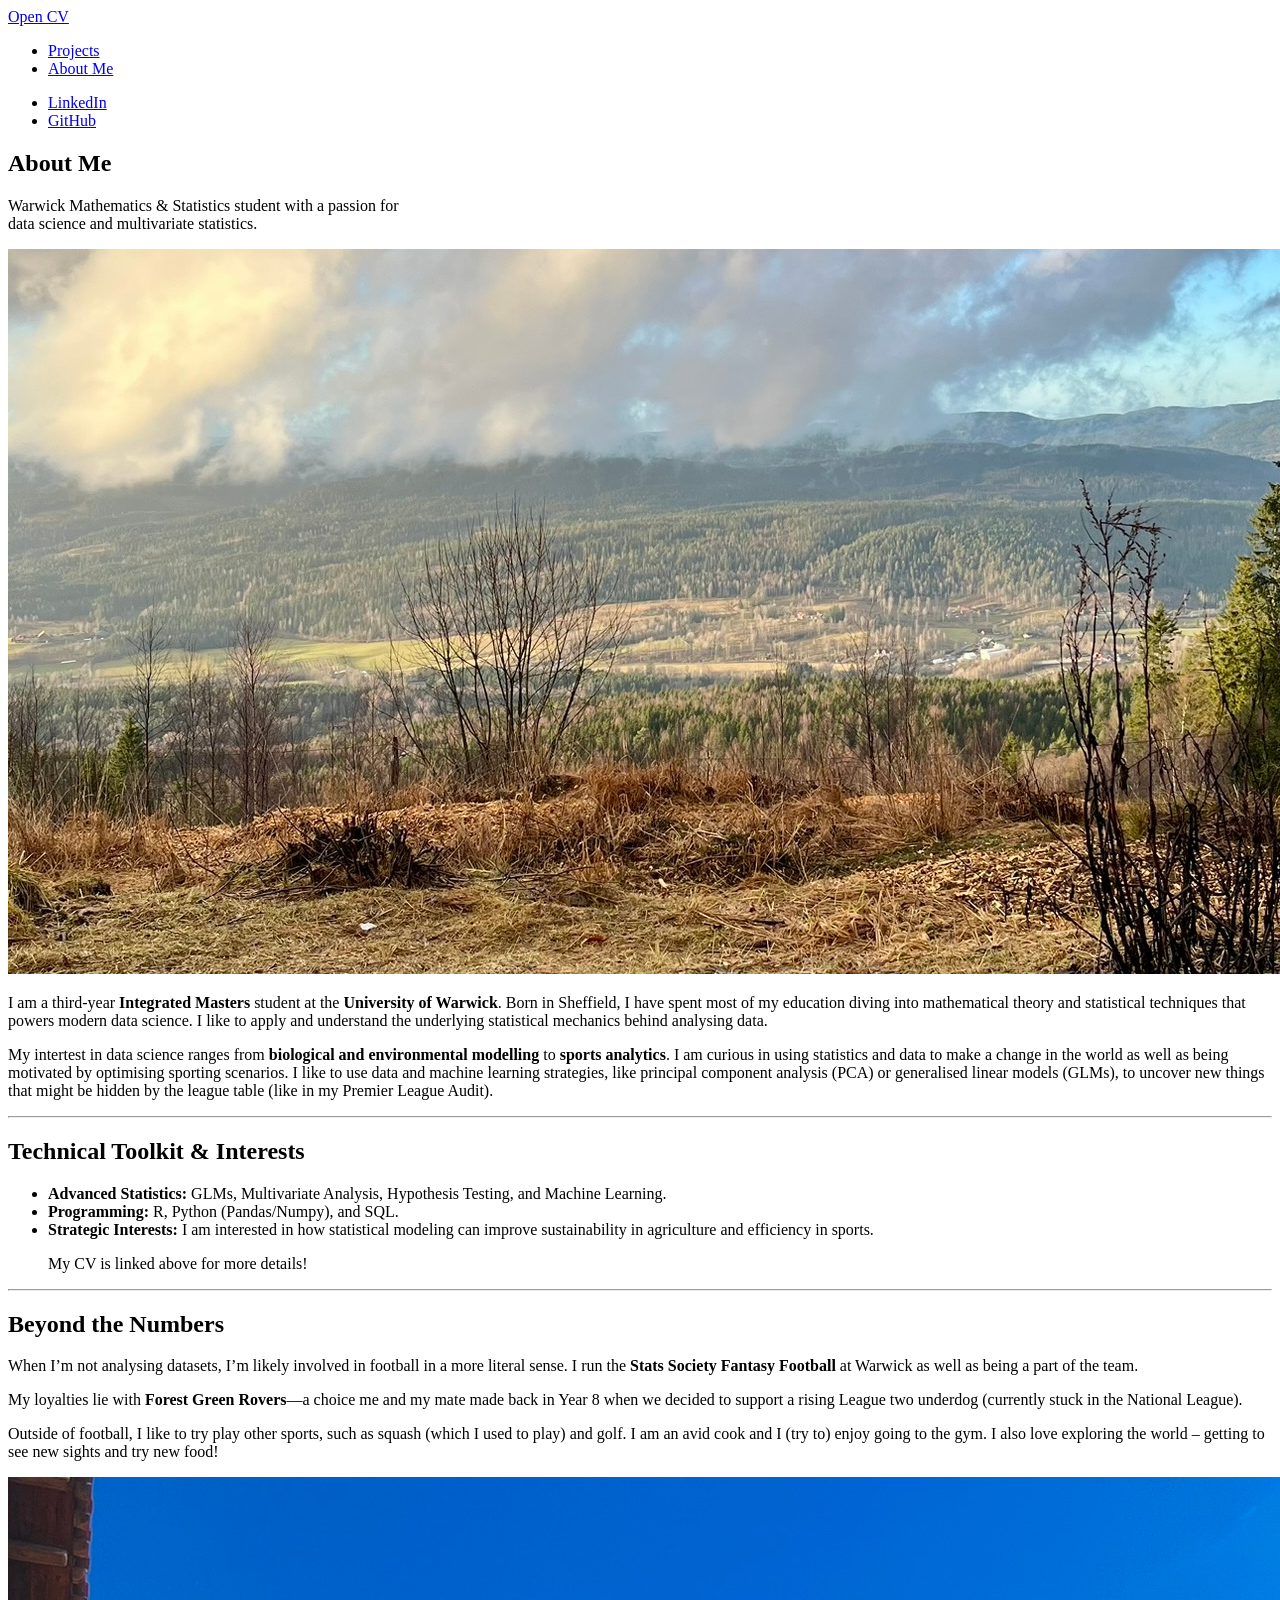
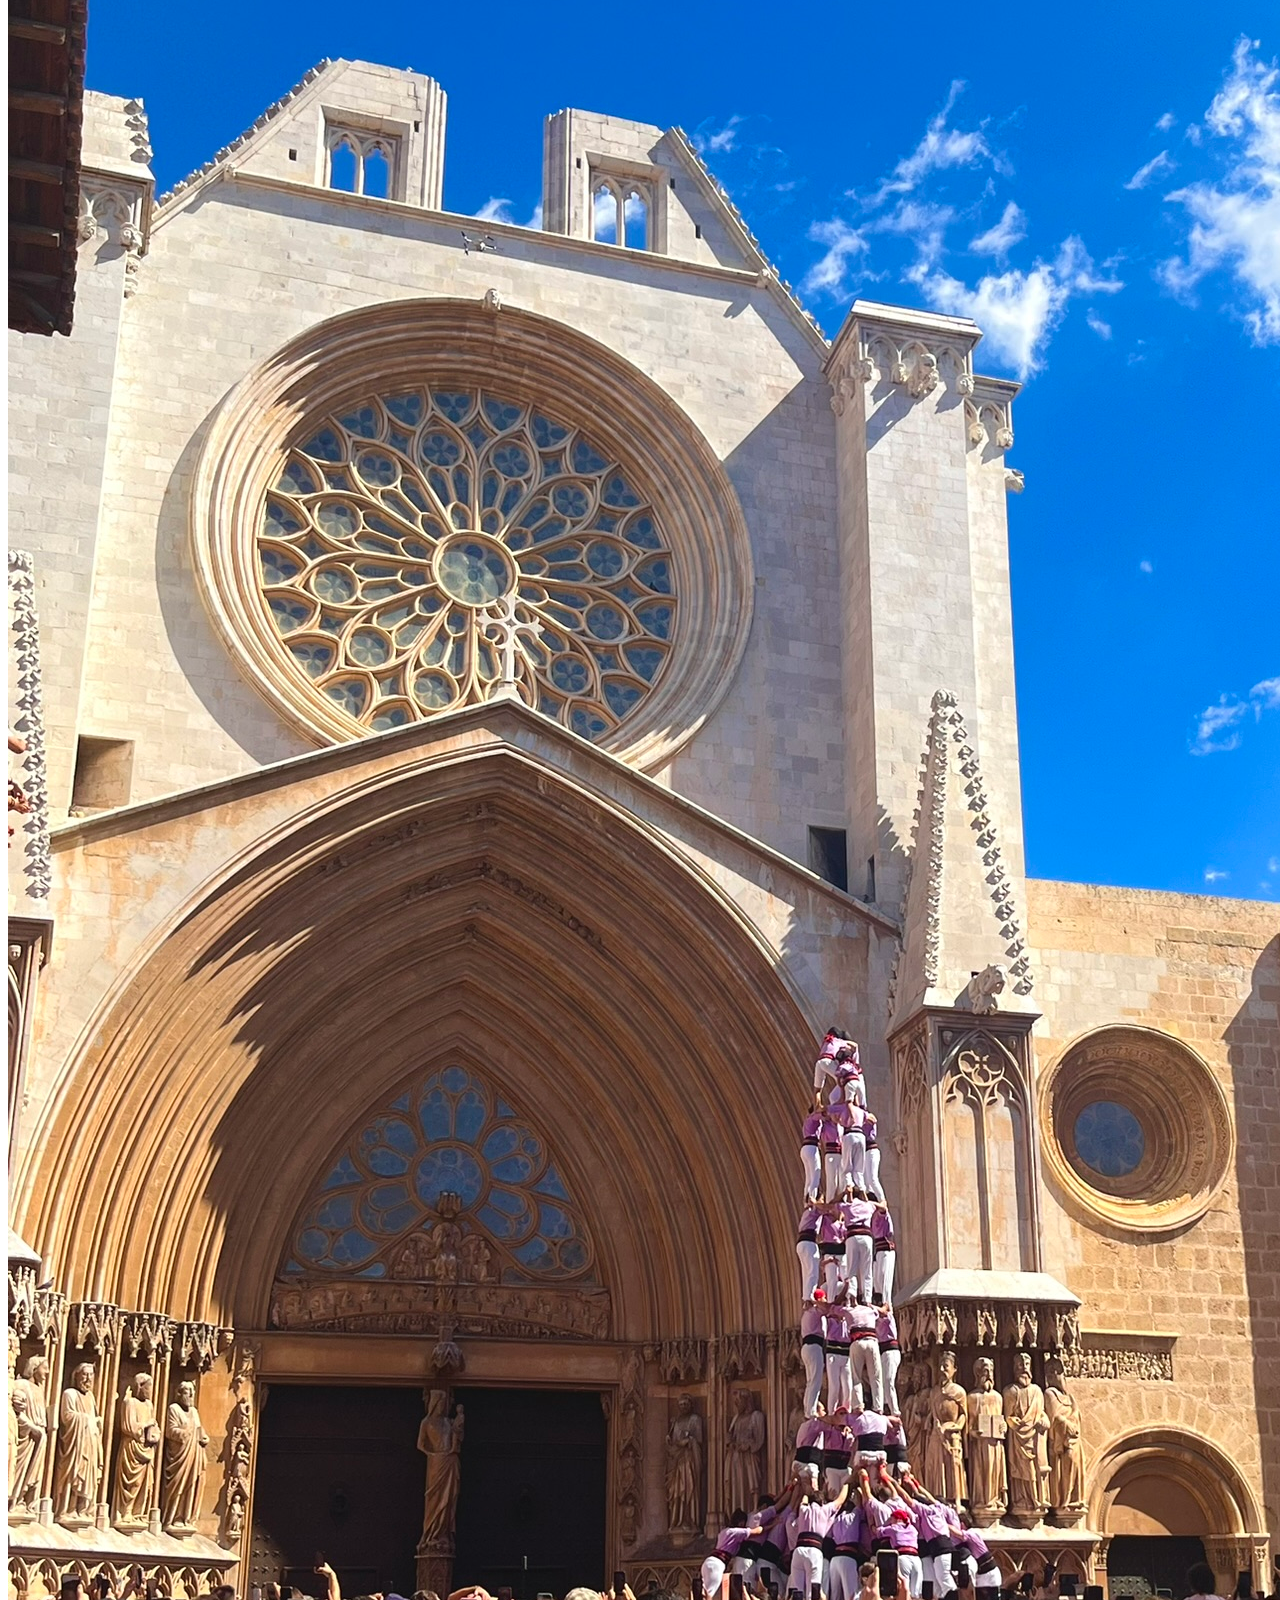
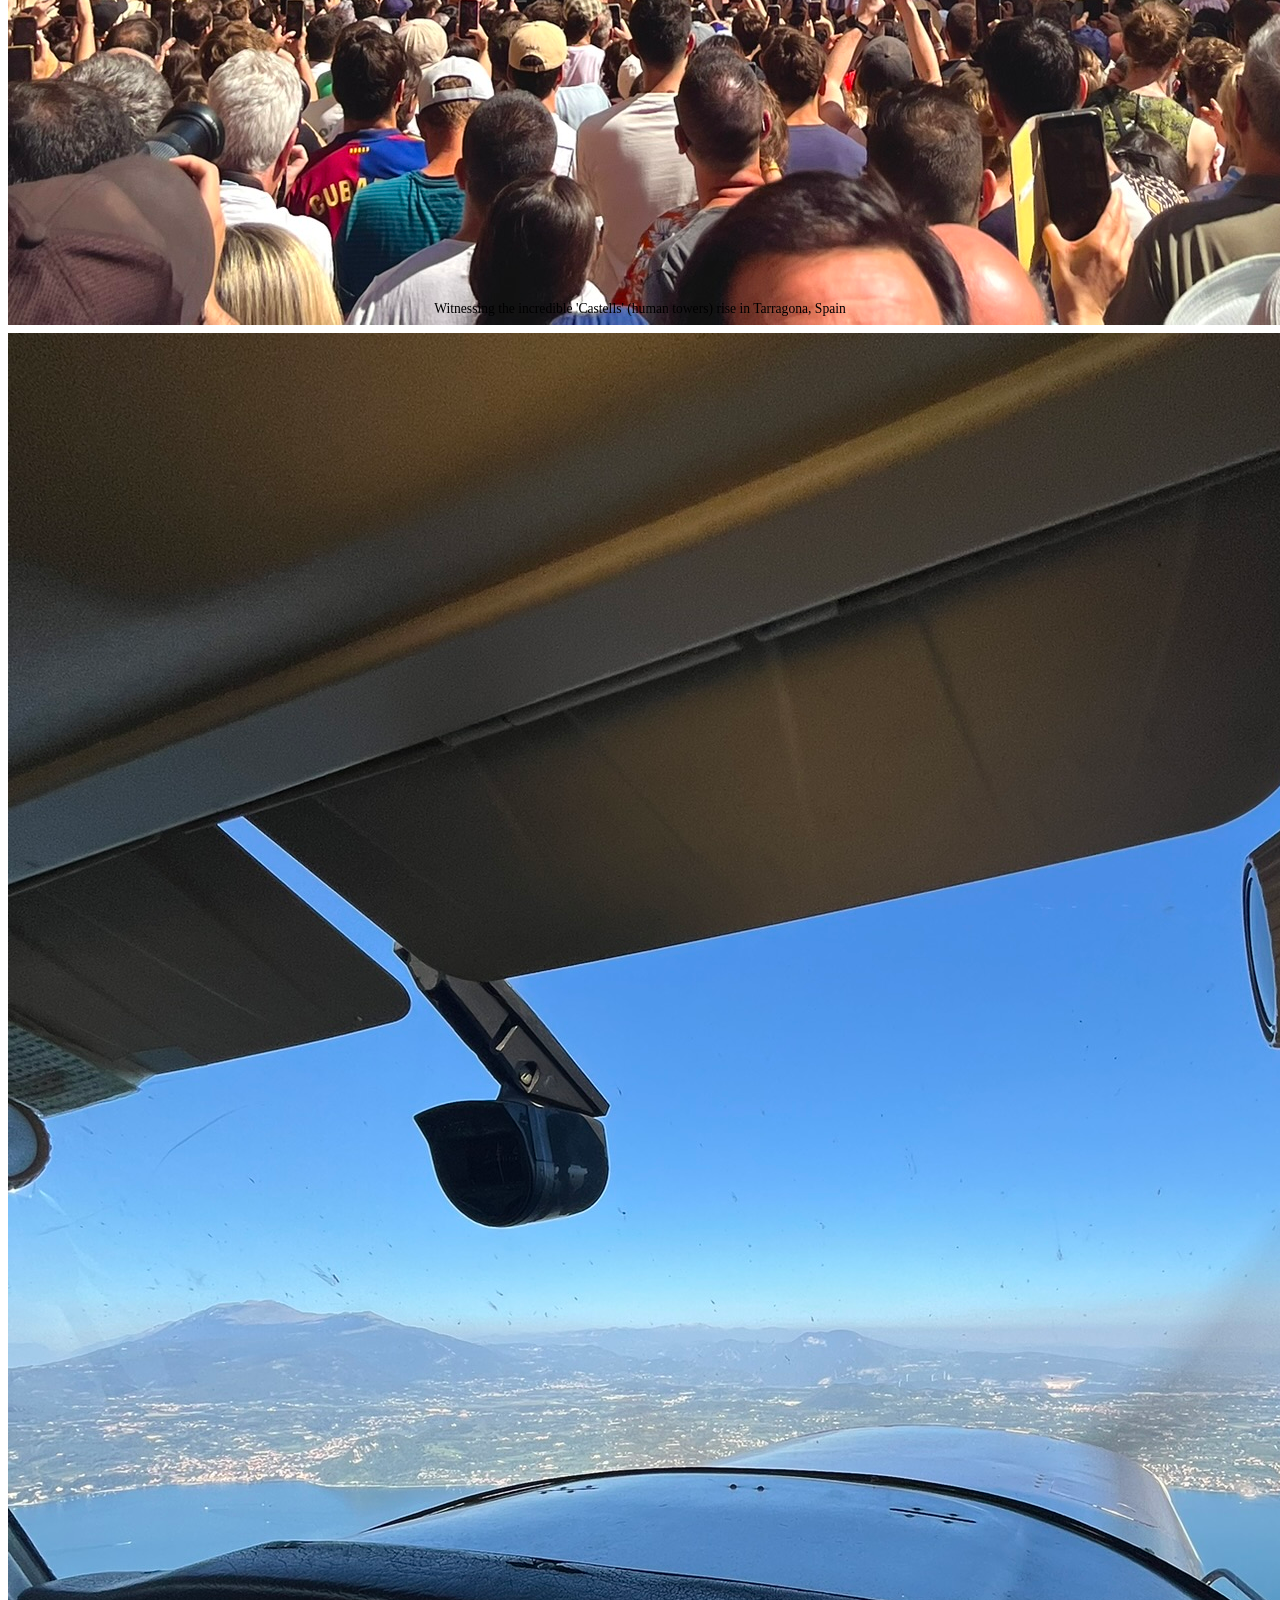
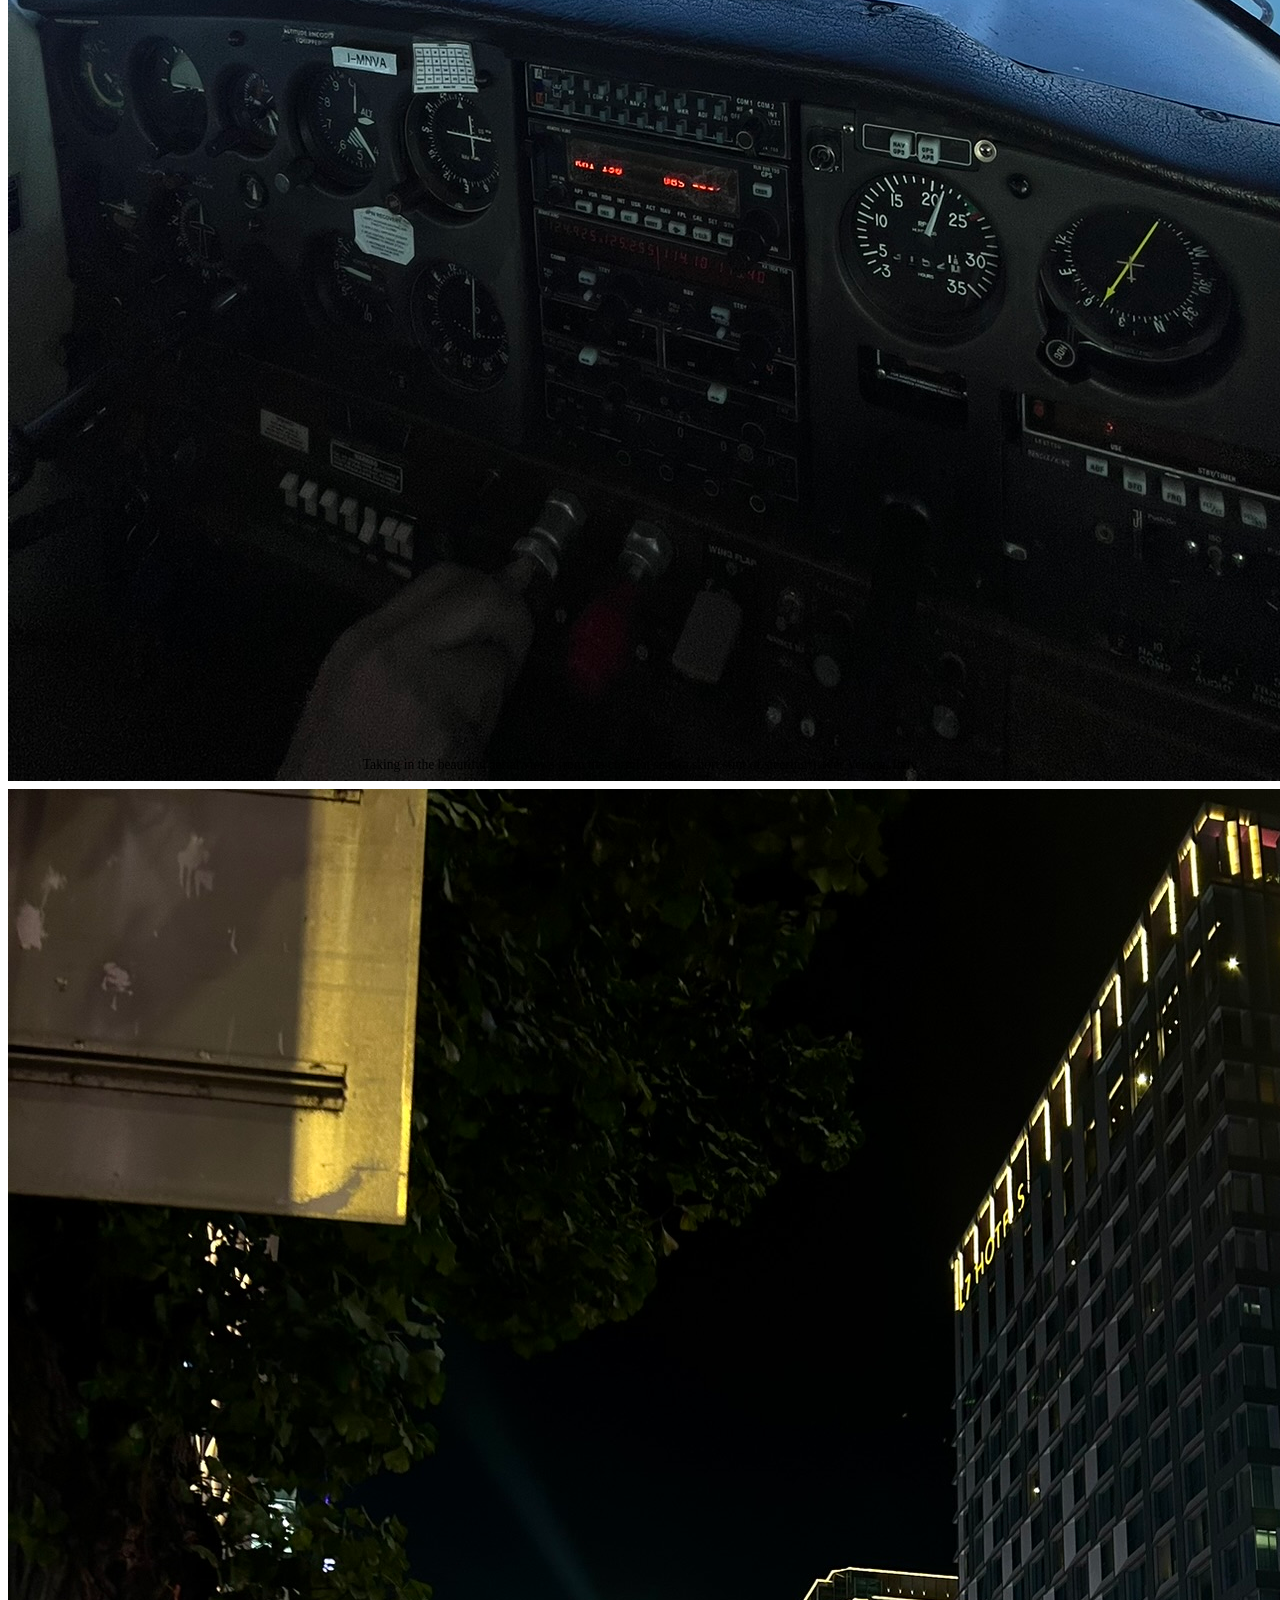
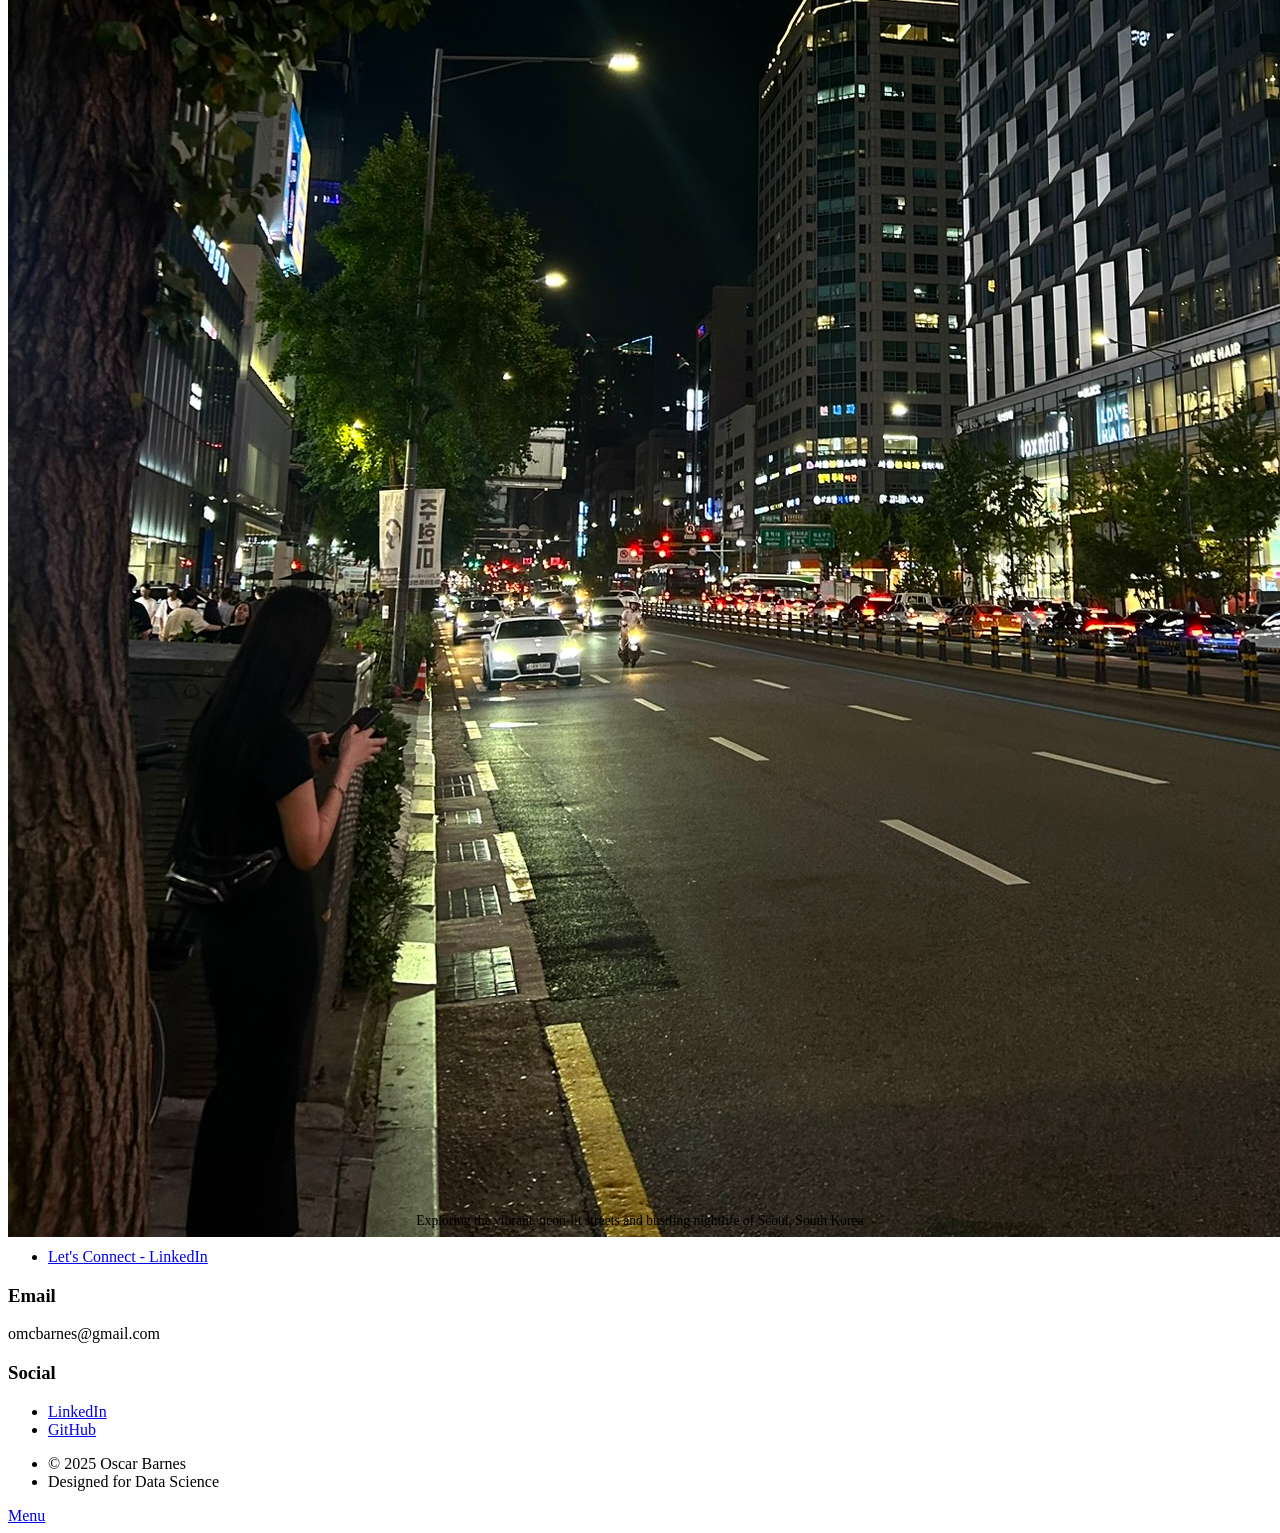
==== commit de209fc2: "Update about.html" ====
--- a/about.html
+++ b/about.html
@@ -90,7 +90,7 @@
 
 										<div class="col-4">
 											<span class="image fit"><img src="images/IMG_7862.JPEG" alt="" /></span>
-											<p class="caption-text">Taking in the incredible aerial views from the co-pilot seat (a short stint of steering!) over Verona, Italy</p>											
+											<p class="caption-text">Taking in the beautiful aerial views from the co-pilot seat (a short stint of steering!) over Verona, Italy</p>											
 										</div>
 
 										<div class="col-4">
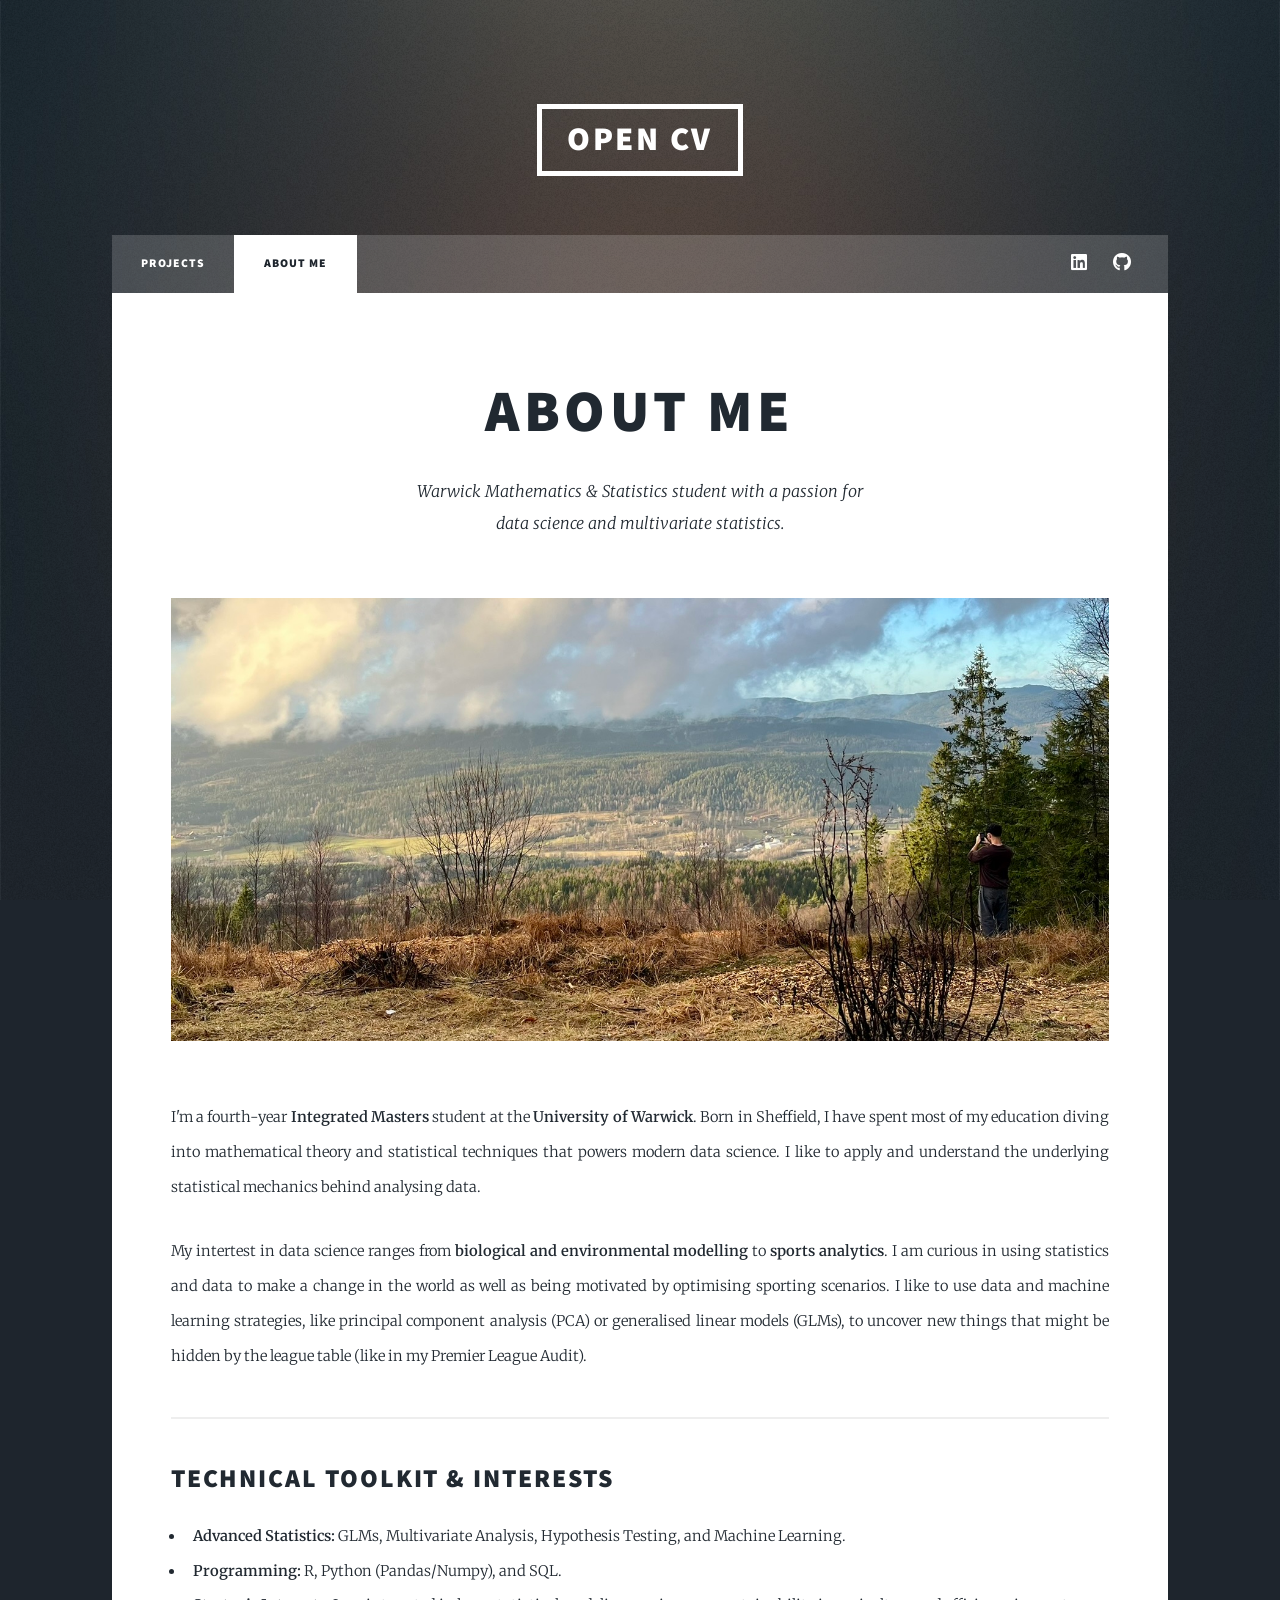
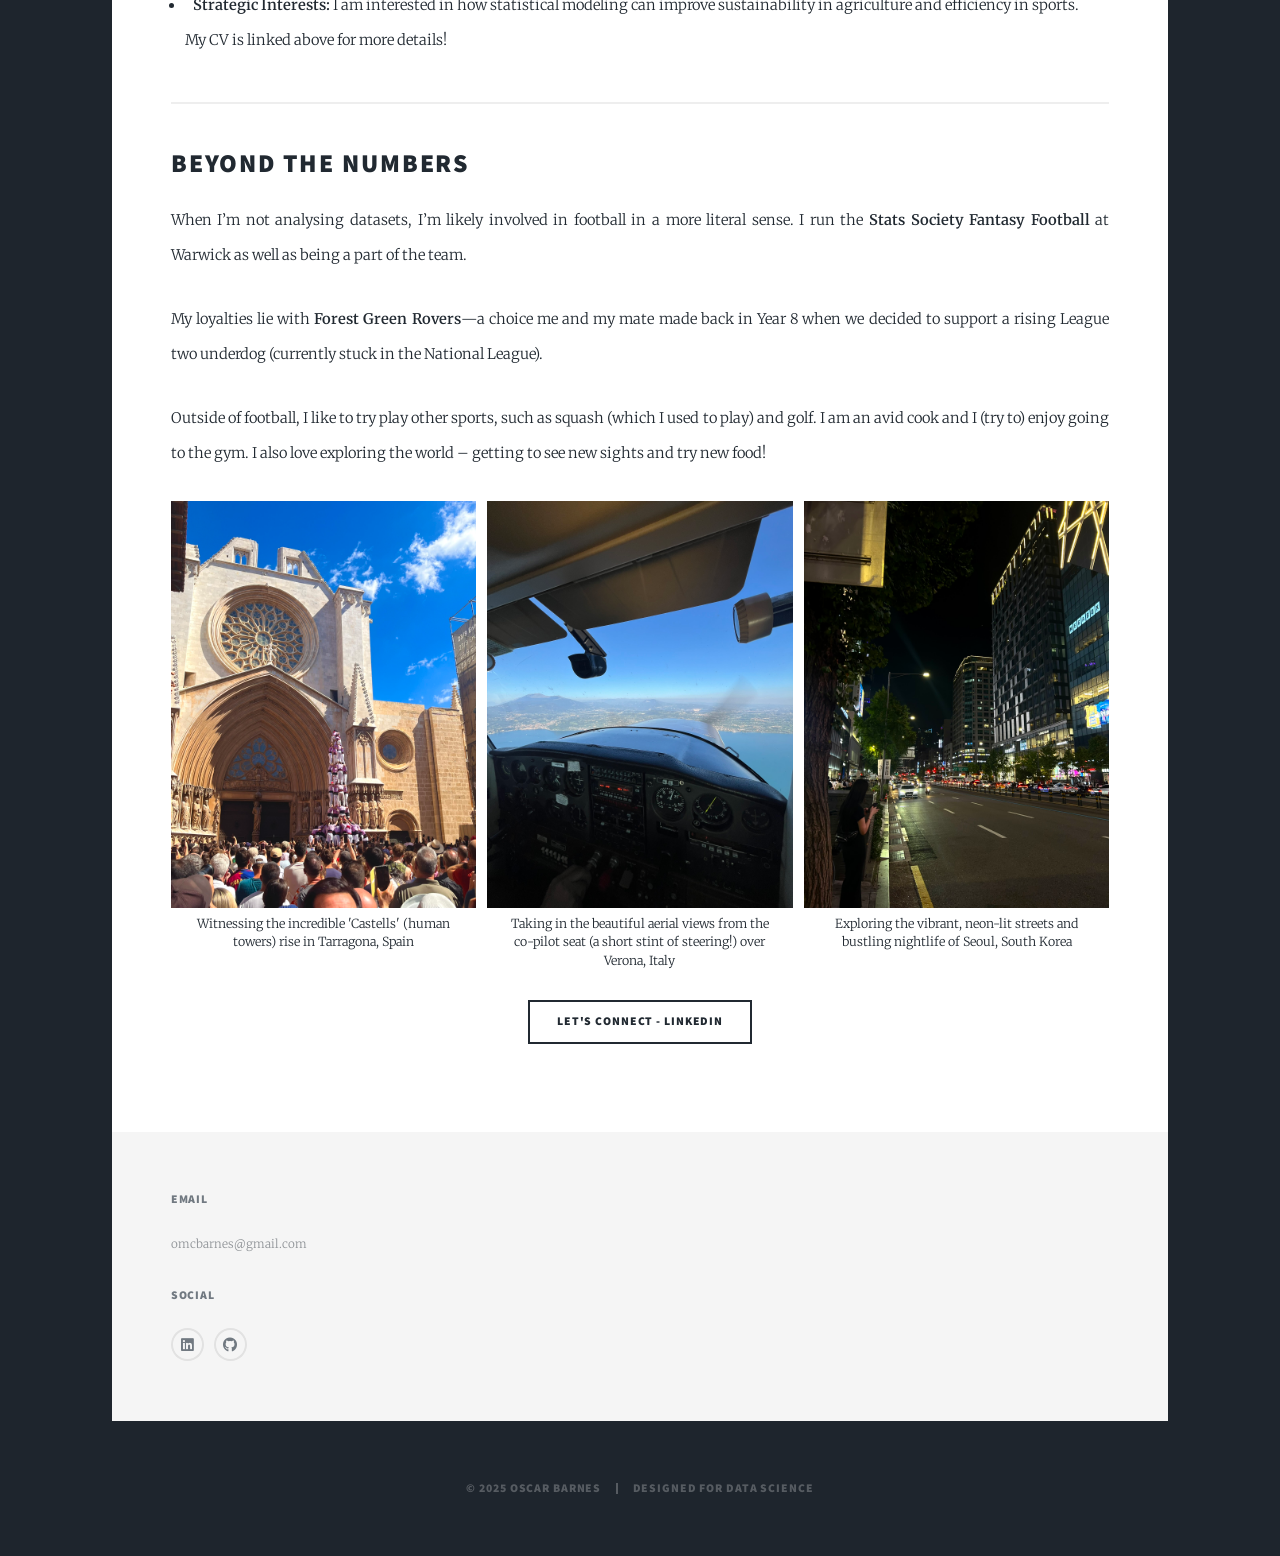
==== commit df1873ff: "Update about.html" ====
--- a/about.html
+++ b/about.html
@@ -58,7 +58,7 @@
 
 								<div class="image main"><img src="images/IMG_4070.JPEG" alt="A photo from my travels" /></div>
 
-								<p>I am a third-year <b>Integrated Masters</b> student at the <b>University of Warwick</b>. Born in Sheffield, I have spent most of my education diving into mathematical theory and statistical techniques that powers modern data science. I like to apply and understand the underlying statistical mechanics behind analysing data.</p>
+								<p>I'm a fourth-year <b>Integrated Masters</b> student at the <b>University of Warwick</b>. Born in Sheffield, I have spent most of my education diving into mathematical theory and statistical techniques that powers modern data science. I like to apply and understand the underlying statistical mechanics behind analysing data.</p>
 
 								<p>My intertest in data science ranges from <b>biological and environmental modelling</b> to <b>sports analytics</b>. I am curious in using statistics and data to make a change in the world as well as being motivated by optimising sporting scenarios. I like to use data and machine learning strategies, like principal component analysis (PCA) or generalised linear models (GLMs), to uncover new things that might be hidden by the league table (like in my Premier League Audit).</p>
 
--- a/assets/css/main.css
+++ b/assets/css/main.css
@@ -1,4689 +1,4702 @@
-@import url(fontawesome-all.min.css);
-@import url("https://fonts.googleapis.com/css?family=Merriweather:300,700,300italic,700italic|Source+Sans+Pro:900");
-
+@import url(fontawesome-all.min.css);
+@import url("https://fonts.googleapis.com/css?family=Merriweather:300,700,300italic,700italic|Source+Sans+Pro:900");
+
 /*
 	Massively by HTML5 UP
 	html5up.net | @ajlkn
 	Free for personal and commercial use under the CCA 3.0 license (html5up.net/license)
-*/
-
-html, body, div, span, applet, object,
-iframe, h1, h2, h3, h4, h5, h6, p, blockquote,
-pre, a, abbr, acronym, address, big, cite,
-code, del, dfn, em, img, ins, kbd, q, s, samp,
-small, strike, strong, sub, sup, tt, var, b,
-u, i, center, dl, dt, dd, ol, ul, li, fieldset,
-form, label, legend, table, caption, tbody,
-tfoot, thead, tr, th, td, article, aside,
-canvas, details, embed, figure, figcaption,
-footer, header, hgroup, menu, nav, output, ruby,
-section, summary, time, mark, audio, video {
-	margin: 0;
-	padding: 0;
-	border: 0;
-	font-size: 100%;
-	font: inherit;
-	vertical-align: baseline;}
-
-article, aside, details, figcaption, figure,
-footer, header, hgroup, menu, nav, section {
-	display: block;}
-
-body {
-	line-height: 1;
-}
-
-ol, ul {
-	list-style: none;
-}
-
-blockquote, q {
-	quotes: none;
-}
-
-	blockquote:before, blockquote:after, q:before, q:after {
-		content: '';
-		content: none;
-	}
-
-table {
-	border-collapse: collapse;
-	border-spacing: 0;
-}
-
-body {
-	-webkit-text-size-adjust: none;
-}
-
-mark {
-	background-color: transparent;
-	color: inherit;
-}
-
-input::-moz-focus-inner {
-	border: 0;
-	padding: 0;
-}
-
-input, select, textarea {
-	-moz-appearance: none;
-	-webkit-appearance: none;
-	-ms-appearance: none;
-	appearance: none;
-}
-
-/* Basic */
-
-	@-ms-viewport {
-		width: device-width;
-	}
-
-	body {
-		-ms-overflow-style: scrollbar;
-	}
-
-	@media screen and (max-width: 480px) {
-
-		html, body {
-			min-width: 320px;
-		}
-
-	}
-
-	html {
-		box-sizing: border-box;
-	}
-
-	*, *:before, *:after {
-		box-sizing: inherit;
-	}
-
-	body {
-		background-color: #1e252d;
-	}
-
-		body.is-preload *, body.is-preload *:before, body.is-preload *:after {
-			-moz-animation: none !important;
-			-webkit-animation: none !important;
-			-ms-animation: none !important;
-			animation: none !important;
-			-moz-transition: none !important;
-			-webkit-transition: none !important;
-			-ms-transition: none !important;
-			transition: none !important;
-		}
-
-/* Type */
-
-	html {
-		font-size: 16pt;
-	}
-
-		@media screen and (max-width: 1680px) {
-
-			html {
-				font-size: 12pt;
-			}
-
-		}
-
-		@media screen and (max-width: 1280px) {
-
-			html {
-				font-size: 11pt;
-			}
-
-		}
-
-		@media screen and (max-width: 360px) {
-
-			html {
-				font-size: 10pt;
-			}
-
-		}
-
-	body {
-		color: #212931;
-	}
-
-	body, input, select, textarea {
-		font-family: "Merriweather", Georgia, serif;
-		font-weight: 300;
-		font-size: 1rem;
-		line-height: 2.375;
-	}
-
-	a {
-		-moz-transition: color 0.2s ease-in-out, background-color 0.2s ease-in-out, border-color 0.2s ease-in-out, box-shadow 0.2s ease-in-out;
-		-webkit-transition: color 0.2s ease-in-out, background-color 0.2s ease-in-out, border-color 0.2s ease-in-out, box-shadow 0.2s ease-in-out;
-		-ms-transition: color 0.2s ease-in-out, background-color 0.2s ease-in-out, border-color 0.2s ease-in-out, box-shadow 0.2s ease-in-out;
-		transition: color 0.2s ease-in-out, background-color 0.2s ease-in-out, border-color 0.2s ease-in-out, box-shadow 0.2s ease-in-out;
-		border-bottom: dotted 1px;
-		text-decoration: none;
-	}
-
-		a:hover {
-			border-bottom-color: transparent;
-		}
-
-	strong, b {
-		font-weight: 600;
-	}
-
-	em, i {
-		font-style: italic;
-	}
-
-	p {
-		text-align: justify;
-		margin: 0 0 2rem 0;
-	}
-
-	h1, h2, h3, h4, h5, h6 {
-		font-family: "Source Sans Pro", Helvetica, sans-serif;
-		font-weight: 900;
-		line-height: 1.5;
-		letter-spacing: 0.075em;
-		text-transform: uppercase;
-		margin: 0 0 1rem 0;
-	}
-
-		h1 a, h2 a, h3 a, h4 a, h5 a, h6 a {
-			border-bottom: 0;
-			color: inherit;
-			text-decoration: none;
-		}
-
-	h1 {
-		font-size: 4rem;
-		line-height: 1.1;
-		margin: 0 0 2rem 0;
-	}
-
-	h2 {
-		font-size: 1.75rem;
-		line-height: 1.3;
-		margin: 0 0 1.5rem 0;
-	}
-
-	h3 {
-		font-size: 1.25rem;
-		margin: 0 0 1.5rem 0;
-	}
-
-	h4 {
-		font-size: 1rem;
-	}
-
-	h5 {
-		font-size: 0.9rem;
-	}
-
-	h6 {
-		font-size: 0.8rem;
-	}
-
-	sub {
-		font-size: 0.8rem;
-		position: relative;
-		top: 0.5rem;
-	}
-
-	sup {
-		font-size: 0.8rem;
-		position: relative;
-		top: -0.5rem;
-	}
-
-	blockquote {
-		border-left: solid 4px;
-		font-style: italic;
-		margin: 0 0 2rem 0;
-		padding: 0.5rem 0 0.5rem 2rem;
-	}
-
-	code {
-		border: solid 2px;
-		font-family: "Courier New", monospace;
-		font-size: 0.9rem;
-		margin: 0 0.25rem;
-		padding: 0.25rem 0.65rem;
-	}
-
-	pre {
-		-webkit-overflow-scrolling: touch;
-		font-family: "Courier New", monospace;
-		font-size: 0.9rem;
-		margin: 0 0 2rem 0;
-	}
-
-		pre code {
-			display: block;
-			line-height: 1.75;
-			padding: 1rem 1.5rem;
-			overflow-x: auto;
-		}
-
-	hr {
-		border: 0;
-		border-bottom: solid 2px;
-		margin: 3rem 0;
-	}
-
-		hr.major {
-			margin: 5rem 0;
-		}
-
-	.align-left {
-		text-align: left;
-	}
-
-	.align-center {
-		text-align: center;
-	}
-
-	.align-right {
-		text-align: right;
-	}
-
-	input, select, textarea {
-		color: #212931;
-	}
-
-	a {
-		color: #212931;
-		border-bottom-color: rgba(33, 41, 49, 0.5);
-	}
-
-		a:hover {
-			border-bottom-color: transparent;
-			color: #18bfef !important;
-		}
-
-	strong, b {
-		color: #212931;
-	}
-
-	h1, h2, h3, h4, h5, h6 {
-		color: #212931;
-	}
-
-	blockquote {
-		border-left-color: #eeeeee;
-	}
-
-	code {
-		background: rgba(220, 220, 220, 0.25);
-		border-color: #eeeeee;
-	}
-
-	hr {
-		border-bottom-color: #eeeeee;
-	}
-
-/* Row */
-
-	.row {
-		display: flex;
-		flex-wrap: wrap;
-		box-sizing: border-box;
-		align-items: stretch;
-	}
-
-		.row > * {
-			box-sizing: border-box;
-		}
-
-		.row.gtr-uniform > * > :last-child {
-			margin-bottom: 0;
-		}
-
-		.row.aln-left {
-			justify-content: flex-start;
-		}
-
-		.row.aln-center {
-			justify-content: center;
-		}
-
-		.row.aln-right {
-			justify-content: flex-end;
-		}
-
-		.row.aln-top {
-			align-items: flex-start;
-		}
-
-		.row.aln-middle {
-			align-items: center;
-		}
-
-		.row.aln-bottom {
-			align-items: flex-end;
-		}
-
-		.row > .imp {
-			order: -1;
-		}
-
-		.row > .col-1 {
-			width: 8.33333%;
-		}
-
-		.row > .off-1 {
-			margin-left: 8.33333%;
-		}
-
-		.row > .col-2 {
-			width: 16.66667%;
-		}
-
-		.row > .off-2 {
-			margin-left: 16.66667%;
-		}
-
-		.row > .col-3 {
-			width: 25%;
-		}
-
-		.row > .off-3 {
-			margin-left: 25%;
-		}
-
-		.row > .col-4 {
-			width: 33.33333%;
-		}
-
-		.row > .off-4 {
-			margin-left: 33.33333%;
-		}
-
-		.row > .col-5 {
-			width: 41.66667%;
-		}
-
-		.row > .off-5 {
-			margin-left: 41.66667%;
-		}
-
-		.row > .col-6 {
-			width: 50%;
-		}
-
-		.row > .off-6 {
-			margin-left: 50%;
-		}
-
-		.row > .col-7 {
-			width: 58.33333%;
-		}
-
-		.row > .off-7 {
-			margin-left: 58.33333%;
-		}
-
-		.row > .col-8 {
-			width: 66.66667%;
-		}
-
-		.row > .off-8 {
-			margin-left: 66.66667%;
-		}
-
-		.row > .col-9 {
-			width: 75%;
-		}
-
-		.row > .off-9 {
-			margin-left: 75%;
-		}
-
-		.row > .col-10 {
-			width: 83.33333%;
-		}
-
-		.row > .off-10 {
-			margin-left: 83.33333%;
-		}
-
-		.row > .col-11 {
-			width: 91.66667%;
-		}
-
-		.row > .off-11 {
-			margin-left: 91.66667%;
-		}
-
-		.row > .col-12 {
-			width: 100%;
-		}
-
-		.row > .off-12 {
-			margin-left: 100%;
-		}
-
-		.row.gtr-0 {
-			margin-top: 0;
-			margin-left: 0rem;
-		}
-
-			.row.gtr-0 > * {
-				padding: 0 0 0 0rem;
-			}
-
-			.row.gtr-0.gtr-uniform {
-				margin-top: 0rem;
-			}
-
-				.row.gtr-0.gtr-uniform > * {
-					padding-top: 0rem;
-				}
-
-		.row.gtr-25 {
-			margin-top: 0;
-			margin-left: -0.375rem;
-		}
-
-			.row.gtr-25 > * {
-				padding: 0 0 0 0.375rem;
-			}
-
-			.row.gtr-25.gtr-uniform {
-				margin-top: -0.375rem;
-			}
-
-				.row.gtr-25.gtr-uniform > * {
-					padding-top: 0.375rem;
-				}
-
-		.row.gtr-50 {
-			margin-top: 0;
-			margin-left: -0.75rem;
-		}
-
-			.row.gtr-50 > * {
-				padding: 0 0 0 0.75rem;
-			}
-
-			.row.gtr-50.gtr-uniform {
-				margin-top: -0.75rem;
-			}
-
-				.row.gtr-50.gtr-uniform > * {
-					padding-top: 0.75rem;
-				}
-
-		.row {
-			margin-top: 0;
-			margin-left: -1.5rem;
-		}
-
-			.row > * {
-				padding: 0 0 0 1.5rem;
-			}
-
-			.row.gtr-uniform {
-				margin-top: -1.5rem;
-			}
-
-				.row.gtr-uniform > * {
-					padding-top: 1.5rem;
-				}
-
-		.row.gtr-150 {
-			margin-top: 0;
-			margin-left: -2.25rem;
-		}
-
-			.row.gtr-150 > * {
-				padding: 0 0 0 2.25rem;
-			}
-
-			.row.gtr-150.gtr-uniform {
-				margin-top: -2.25rem;
-			}
-
-				.row.gtr-150.gtr-uniform > * {
-					padding-top: 2.25rem;
-				}
-
-		.row.gtr-200 {
-			margin-top: 0;
-			margin-left: -3rem;
-		}
-
-			.row.gtr-200 > * {
-				padding: 0 0 0 3rem;
-			}
-
-			.row.gtr-200.gtr-uniform {
-				margin-top: -3rem;
-			}
-
-				.row.gtr-200.gtr-uniform > * {
-					padding-top: 3rem;
-				}
-
-		@media screen and (max-width: 1680px) {
-
-			.row {
-				display: flex;
-				flex-wrap: wrap;
-				box-sizing: border-box;
-				align-items: stretch;
-			}
-
-				.row > * {
-					box-sizing: border-box;
-				}
-
-				.row.gtr-uniform > * > :last-child {
-					margin-bottom: 0;
-				}
-
-				.row.aln-left {
-					justify-content: flex-start;
-				}
-
-				.row.aln-center {
-					justify-content: center;
-				}
-
-				.row.aln-right {
-					justify-content: flex-end;
-				}
-
-				.row.aln-top {
-					align-items: flex-start;
-				}
-
-				.row.aln-middle {
-					align-items: center;
-				}
-
-				.row.aln-bottom {
-					align-items: flex-end;
-				}
-
-				.row > .imp-xlarge {
-					order: -1;
-				}
-
-				.row > .col-1-xlarge {
-					width: 8.33333%;
-				}
-
-				.row > .off-1-xlarge {
-					margin-left: 8.33333%;
-				}
-
-				.row > .col-2-xlarge {
-					width: 16.66667%;
-				}
-
-				.row > .off-2-xlarge {
-					margin-left: 16.66667%;
-				}
-
-				.row > .col-3-xlarge {
-					width: 25%;
-				}
-
-				.row > .off-3-xlarge {
-					margin-left: 25%;
-				}
-
-				.row > .col-4-xlarge {
-					width: 33.33333%;
-				}
-
-				.row > .off-4-xlarge {
-					margin-left: 33.33333%;
-				}
-
-				.row > .col-5-xlarge {
-					width: 41.66667%;
-				}
-
-				.row > .off-5-xlarge {
-					margin-left: 41.66667%;
-				}
-
-				.row > .col-6-xlarge {
-					width: 50%;
-				}
-
-				.row > .off-6-xlarge {
-					margin-left: 50%;
-				}
-
-				.row > .col-7-xlarge {
-					width: 58.33333%;
-				}
-
-				.row > .off-7-xlarge {
-					margin-left: 58.33333%;
-				}
-
-				.row > .col-8-xlarge {
-					width: 66.66667%;
-				}
-
-				.row > .off-8-xlarge {
-					margin-left: 66.66667%;
-				}
-
-				.row > .col-9-xlarge {
-					width: 75%;
-				}
-
-				.row > .off-9-xlarge {
-					margin-left: 75%;
-				}
-
-				.row > .col-10-xlarge {
-					width: 83.33333%;
-				}
-
-				.row > .off-10-xlarge {
-					margin-left: 83.33333%;
-				}
-
-				.row > .col-11-xlarge {
-					width: 91.66667%;
-				}
-
-				.row > .off-11-xlarge {
-					margin-left: 91.66667%;
-				}
-
-				.row > .col-12-xlarge {
-					width: 100%;
-				}
-
-				.row > .off-12-xlarge {
-					margin-left: 100%;
-				}
-
-				.row.gtr-0 {
-					margin-top: 0;
-					margin-left: 0rem;
-				}
-
-					.row.gtr-0 > * {
-						padding: 0 0 0 0rem;
-					}
-
-					.row.gtr-0.gtr-uniform {
-						margin-top: 0rem;
-					}
-
-						.row.gtr-0.gtr-uniform > * {
-							padding-top: 0rem;
-						}
-
-				.row.gtr-25 {
-					margin-top: 0;
-					margin-left: -0.375rem;
-				}
-
-					.row.gtr-25 > * {
-						padding: 0 0 0 0.375rem;
-					}
-
-					.row.gtr-25.gtr-uniform {
-						margin-top: -0.375rem;
-					}
-
-						.row.gtr-25.gtr-uniform > * {
-							padding-top: 0.375rem;
-						}
-
-				.row.gtr-50 {
-					margin-top: 0;
-					margin-left: -0.75rem;
-				}
-
-					.row.gtr-50 > * {
-						padding: 0 0 0 0.75rem;
-					}
-
-					.row.gtr-50.gtr-uniform {
-						margin-top: -0.75rem;
-					}
-
-						.row.gtr-50.gtr-uniform > * {
-							padding-top: 0.75rem;
-						}
-
-				.row {
-					margin-top: 0;
-					margin-left: -1.5rem;
-				}
-
-					.row > * {
-						padding: 0 0 0 1.5rem;
-					}
-
-					.row.gtr-uniform {
-						margin-top: -1.5rem;
-					}
-
-						.row.gtr-uniform > * {
-							padding-top: 1.5rem;
-						}
-
-				.row.gtr-150 {
-					margin-top: 0;
-					margin-left: -2.25rem;
-				}
-
-					.row.gtr-150 > * {
-						padding: 0 0 0 2.25rem;
-					}
-
-					.row.gtr-150.gtr-uniform {
-						margin-top: -2.25rem;
-					}
-
-						.row.gtr-150.gtr-uniform > * {
-							padding-top: 2.25rem;
-						}
-
-				.row.gtr-200 {
-					margin-top: 0;
-					margin-left: -3rem;
-				}
-
-					.row.gtr-200 > * {
-						padding: 0 0 0 3rem;
-					}
-
-					.row.gtr-200.gtr-uniform {
-						margin-top: -3rem;
-					}
-
-						.row.gtr-200.gtr-uniform > * {
-							padding-top: 3rem;
-						}
-
-		}
-
-		@media screen and (max-width: 1280px) {
-
-			.row {
-				display: flex;
-				flex-wrap: wrap;
-				box-sizing: border-box;
-				align-items: stretch;
-			}
-
-				.row > * {
-					box-sizing: border-box;
-				}
-
-				.row.gtr-uniform > * > :last-child {
-					margin-bottom: 0;
-				}
-
-				.row.aln-left {
-					justify-content: flex-start;
-				}
-
-				.row.aln-center {
-					justify-content: center;
-				}
-
-				.row.aln-right {
-					justify-content: flex-end;
-				}
-
-				.row.aln-top {
-					align-items: flex-start;
-				}
-
-				.row.aln-middle {
-					align-items: center;
-				}
-
-				.row.aln-bottom {
-					align-items: flex-end;
-				}
-
-				.row > .imp-large {
-					order: -1;
-				}
-
-				.row > .col-1-large {
-					width: 8.33333%;
-				}
-
-				.row > .off-1-large {
-					margin-left: 8.33333%;
-				}
-
-				.row > .col-2-large {
-					width: 16.66667%;
-				}
-
-				.row > .off-2-large {
-					margin-left: 16.66667%;
-				}
-
-				.row > .col-3-large {
-					width: 25%;
-				}
-
-				.row > .off-3-large {
-					margin-left: 25%;
-				}
-
-				.row > .col-4-large {
-					width: 33.33333%;
-				}
-
-				.row > .off-4-large {
-					margin-left: 33.33333%;
-				}
-
-				.row > .col-5-large {
-					width: 41.66667%;
-				}
-
-				.row > .off-5-large {
-					margin-left: 41.66667%;
-				}
-
-				.row > .col-6-large {
-					width: 50%;
-				}
-
-				.row > .off-6-large {
-					margin-left: 50%;
-				}
-
-				.row > .col-7-large {
-					width: 58.33333%;
-				}
-
-				.row > .off-7-large {
-					margin-left: 58.33333%;
-				}
-
-				.row > .col-8-large {
-					width: 66.66667%;
-				}
-
-				.row > .off-8-large {
-					margin-left: 66.66667%;
-				}
-
-				.row > .col-9-large {
-					width: 75%;
-				}
-
-				.row > .off-9-large {
-					margin-left: 75%;
-				}
-
-				.row > .col-10-large {
-					width: 83.33333%;
-				}
-
-				.row > .off-10-large {
-					margin-left: 83.33333%;
-				}
-
-				.row > .col-11-large {
-					width: 91.66667%;
-				}
-
-				.row > .off-11-large {
-					margin-left: 91.66667%;
-				}
-
-				.row > .col-12-large {
-					width: 100%;
-				}
-
-				.row > .off-12-large {
-					margin-left: 100%;
-				}
-
-				.row.gtr-0 {
-					margin-top: 0;
-					margin-left: 0rem;
-				}
-
-					.row.gtr-0 > * {
-						padding: 0 0 0 0rem;
-					}
-
-					.row.gtr-0.gtr-uniform {
-						margin-top: 0rem;
-					}
-
-						.row.gtr-0.gtr-uniform > * {
-							padding-top: 0rem;
-						}
-
-				.row.gtr-25 {
-					margin-top: 0;
-					margin-left: -0.375rem;
-				}
-
-					.row.gtr-25 > * {
-						padding: 0 0 0 0.375rem;
-					}
-
-					.row.gtr-25.gtr-uniform {
-						margin-top: -0.375rem;
-					}
-
-						.row.gtr-25.gtr-uniform > * {
-							padding-top: 0.375rem;
-						}
-
-				.row.gtr-50 {
-					margin-top: 0;
-					margin-left: -0.75rem;
-				}
-
-					.row.gtr-50 > * {
-						padding: 0 0 0 0.75rem;
-					}
-
-					.row.gtr-50.gtr-uniform {
-						margin-top: -0.75rem;
-					}
-
-						.row.gtr-50.gtr-uniform > * {
-							padding-top: 0.75rem;
-						}
-
-				.row {
-					margin-top: 0;
-					margin-left: -1.5rem;
-				}
-
-					.row > * {
-						padding: 0 0 0 1.5rem;
-					}
-
-					.row.gtr-uniform {
-						margin-top: -1.5rem;
-					}
-
-						.row.gtr-uniform > * {
-							padding-top: 1.5rem;
-						}
-
-				.row.gtr-150 {
-					margin-top: 0;
-					margin-left: -2.25rem;
-				}
-
-					.row.gtr-150 > * {
-						padding: 0 0 0 2.25rem;
-					}
-
-					.row.gtr-150.gtr-uniform {
-						margin-top: -2.25rem;
-					}
-
-						.row.gtr-150.gtr-uniform > * {
-							padding-top: 2.25rem;
-						}
-
-				.row.gtr-200 {
-					margin-top: 0;
-					margin-left: -3rem;
-				}
-
-					.row.gtr-200 > * {
-						padding: 0 0 0 3rem;
-					}
-
-					.row.gtr-200.gtr-uniform {
-						margin-top: -3rem;
-					}
-
-						.row.gtr-200.gtr-uniform > * {
-							padding-top: 3rem;
-						}
-
-		}
-
-		@media screen and (max-width: 980px) {
-
-			.row {
-				display: flex;
-				flex-wrap: wrap;
-				box-sizing: border-box;
-				align-items: stretch;
-			}
-
-				.row > * {
-					box-sizing: border-box;
-				}
-
-				.row.gtr-uniform > * > :last-child {
-					margin-bottom: 0;
-				}
-
-				.row.aln-left {
-					justify-content: flex-start;
-				}
-
-				.row.aln-center {
-					justify-content: center;
-				}
-
-				.row.aln-right {
-					justify-content: flex-end;
-				}
-
-				.row.aln-top {
-					align-items: flex-start;
-				}
-
-				.row.aln-middle {
-					align-items: center;
-				}
-
-				.row.aln-bottom {
-					align-items: flex-end;
-				}
-
-				.row > .imp-medium {
-					order: -1;
-				}
-
-				.row > .col-1-medium {
-					width: 8.33333%;
-				}
-
-				.row > .off-1-medium {
-					margin-left: 8.33333%;
-				}
-
-				.row > .col-2-medium {
-					width: 16.66667%;
-				}
-
-				.row > .off-2-medium {
-					margin-left: 16.66667%;
-				}
-
-				.row > .col-3-medium {
-					width: 25%;
-				}
-
-				.row > .off-3-medium {
-					margin-left: 25%;
-				}
-
-				.row > .col-4-medium {
-					width: 33.33333%;
-				}
-
-				.row > .off-4-medium {
-					margin-left: 33.33333%;
-				}
-
-				.row > .col-5-medium {
-					width: 41.66667%;
-				}
-
-				.row > .off-5-medium {
-					margin-left: 41.66667%;
-				}
-
-				.row > .col-6-medium {
-					width: 50%;
-				}
-
-				.row > .off-6-medium {
-					margin-left: 50%;
-				}
-
-				.row > .col-7-medium {
-					width: 58.33333%;
-				}
-
-				.row > .off-7-medium {
-					margin-left: 58.33333%;
-				}
-
-				.row > .col-8-medium {
-					width: 66.66667%;
-				}
-
-				.row > .off-8-medium {
-					margin-left: 66.66667%;
-				}
-
-				.row > .col-9-medium {
-					width: 75%;
-				}
-
-				.row > .off-9-medium {
-					margin-left: 75%;
-				}
-
-				.row > .col-10-medium {
-					width: 83.33333%;
-				}
-
-				.row > .off-10-medium {
-					margin-left: 83.33333%;
-				}
-
-				.row > .col-11-medium {
-					width: 91.66667%;
-				}
-
-				.row > .off-11-medium {
-					margin-left: 91.66667%;
-				}
-
-				.row > .col-12-medium {
-					width: 100%;
-				}
-
-				.row > .off-12-medium {
-					margin-left: 100%;
-				}
-
-				.row.gtr-0 {
-					margin-top: 0;
-					margin-left: 0rem;
-				}
-
-					.row.gtr-0 > * {
-						padding: 0 0 0 0rem;
-					}
-
-					.row.gtr-0.gtr-uniform {
-						margin-top: 0rem;
-					}
-
-						.row.gtr-0.gtr-uniform > * {
-							padding-top: 0rem;
-						}
-
-				.row.gtr-25 {
-					margin-top: 0;
-					margin-left: -0.375rem;
-				}
-
-					.row.gtr-25 > * {
-						padding: 0 0 0 0.375rem;
-					}
-
-					.row.gtr-25.gtr-uniform {
-						margin-top: -0.375rem;
-					}
-
-						.row.gtr-25.gtr-uniform > * {
-							padding-top: 0.375rem;
-						}
-
-				.row.gtr-50 {
-					margin-top: 0;
-					margin-left: -0.75rem;
-				}
-
-					.row.gtr-50 > * {
-						padding: 0 0 0 0.75rem;
-					}
-
-					.row.gtr-50.gtr-uniform {
-						margin-top: -0.75rem;
-					}
-
-						.row.gtr-50.gtr-uniform > * {
-							padding-top: 0.75rem;
-						}
-
-				.row {
-					margin-top: 0;
-					margin-left: -1.5rem;
-				}
-
-					.row > * {
-						padding: 0 0 0 1.5rem;
-					}
-
-					.row.gtr-uniform {
-						margin-top: -1.5rem;
-					}
-
-						.row.gtr-uniform > * {
-							padding-top: 1.5rem;
-						}
-
-				.row.gtr-150 {
-					margin-top: 0;
-					margin-left: -2.25rem;
-				}
-
-					.row.gtr-150 > * {
-						padding: 0 0 0 2.25rem;
-					}
-
-					.row.gtr-150.gtr-uniform {
-						margin-top: -2.25rem;
-					}
-
-						.row.gtr-150.gtr-uniform > * {
-							padding-top: 2.25rem;
-						}
-
-				.row.gtr-200 {
-					margin-top: 0;
-					margin-left: -3rem;
-				}
-
-					.row.gtr-200 > * {
-						padding: 0 0 0 3rem;
-					}
-
-					.row.gtr-200.gtr-uniform {
-						margin-top: -3rem;
-					}
-
-						.row.gtr-200.gtr-uniform > * {
-							padding-top: 3rem;
-						}
-
-		}
-
-		@media screen and (max-width: 736px) {
-
-			.row {
-				display: flex;
-				flex-wrap: wrap;
-				box-sizing: border-box;
-				align-items: stretch;
-			}
-
-				.row > * {
-					box-sizing: border-box;
-				}
-
-				.row.gtr-uniform > * > :last-child {
-					margin-bottom: 0;
-				}
-
-				.row.aln-left {
-					justify-content: flex-start;
-				}
-
-				.row.aln-center {
-					justify-content: center;
-				}
-
-				.row.aln-right {
-					justify-content: flex-end;
-				}
-
-				.row.aln-top {
-					align-items: flex-start;
-				}
-
-				.row.aln-middle {
-					align-items: center;
-				}
-
-				.row.aln-bottom {
-					align-items: flex-end;
-				}
-
-				.row > .imp-small {
-					order: -1;
-				}
-
-				.row > .col-1-small {
-					width: 8.33333%;
-				}
-
-				.row > .off-1-small {
-					margin-left: 8.33333%;
-				}
-
-				.row > .col-2-small {
-					width: 16.66667%;
-				}
-
-				.row > .off-2-small {
-					margin-left: 16.66667%;
-				}
-
-				.row > .col-3-small {
-					width: 25%;
-				}
-
-				.row > .off-3-small {
-					margin-left: 25%;
-				}
-
-				.row > .col-4-small {
-					width: 33.33333%;
-				}
-
-				.row > .off-4-small {
-					margin-left: 33.33333%;
-				}
-
-				.row > .col-5-small {
-					width: 41.66667%;
-				}
-
-				.row > .off-5-small {
-					margin-left: 41.66667%;
-				}
-
-				.row > .col-6-small {
-					width: 50%;
-				}
-
-				.row > .off-6-small {
-					margin-left: 50%;
-				}
-
-				.row > .col-7-small {
-					width: 58.33333%;
-				}
-
-				.row > .off-7-small {
-					margin-left: 58.33333%;
-				}
-
-				.row > .col-8-small {
-					width: 66.66667%;
-				}
-
-				.row > .off-8-small {
-					margin-left: 66.66667%;
-				}
-
-				.row > .col-9-small {
-					width: 75%;
-				}
-
-				.row > .off-9-small {
-					margin-left: 75%;
-				}
-
-				.row > .col-10-small {
-					width: 83.33333%;
-				}
-
-				.row > .off-10-small {
-					margin-left: 83.33333%;
-				}
-
-				.row > .col-11-small {
-					width: 91.66667%;
-				}
-
-				.row > .off-11-small {
-					margin-left: 91.66667%;
-				}
-
-				.row > .col-12-small {
-					width: 100%;
-				}
-
-				.row > .off-12-small {
-					margin-left: 100%;
-				}
-
-				.row.gtr-0 {
-					margin-top: 0;
-					margin-left: 0rem;
-				}
-
-					.row.gtr-0 > * {
-						padding: 0 0 0 0rem;
-					}
-
-					.row.gtr-0.gtr-uniform {
-						margin-top: 0rem;
-					}
-
-						.row.gtr-0.gtr-uniform > * {
-							padding-top: 0rem;
-						}
-
-				.row.gtr-25 {
-					margin-top: 0;
-					margin-left: -0.375rem;
-				}
-
-					.row.gtr-25 > * {
-						padding: 0 0 0 0.375rem;
-					}
-
-					.row.gtr-25.gtr-uniform {
-						margin-top: -0.375rem;
-					}
-
-						.row.gtr-25.gtr-uniform > * {
-							padding-top: 0.375rem;
-						}
-
-				.row.gtr-50 {
-					margin-top: 0;
-					margin-left: -0.75rem;
-				}
-
-					.row.gtr-50 > * {
-						padding: 0 0 0 0.75rem;
-					}
-
-					.row.gtr-50.gtr-uniform {
-						margin-top: -0.75rem;
-					}
-
-						.row.gtr-50.gtr-uniform > * {
-							padding-top: 0.75rem;
-						}
-
-				.row {
-					margin-top: 0;
-					margin-left: -1.5rem;
-				}
-
-					.row > * {
-						padding: 0 0 0 1.5rem;
-					}
-
-					.row.gtr-uniform {
-						margin-top: -1.5rem;
-					}
-
-						.row.gtr-uniform > * {
-							padding-top: 1.5rem;
-						}
-
-				.row.gtr-150 {
-					margin-top: 0;
-					margin-left: -2.25rem;
-				}
-
-					.row.gtr-150 > * {
-						padding: 0 0 0 2.25rem;
-					}
-
-					.row.gtr-150.gtr-uniform {
-						margin-top: -2.25rem;
-					}
-
-						.row.gtr-150.gtr-uniform > * {
-							padding-top: 2.25rem;
-						}
-
-				.row.gtr-200 {
-					margin-top: 0;
-					margin-left: -3rem;
-				}
-
-					.row.gtr-200 > * {
-						padding: 0 0 0 3rem;
-					}
-
-					.row.gtr-200.gtr-uniform {
-						margin-top: -3rem;
-					}
-
-						.row.gtr-200.gtr-uniform > * {
-							padding-top: 3rem;
-						}
-
-		}
-
-		@media screen and (max-width: 480px) {
-
-			.row {
-				display: flex;
-				flex-wrap: wrap;
-				box-sizing: border-box;
-				align-items: stretch;
-			}
-
-				.row > * {
-					box-sizing: border-box;
-				}
-
-				.row.gtr-uniform > * > :last-child {
-					margin-bottom: 0;
-				}
-
-				.row.aln-left {
-					justify-content: flex-start;
-				}
-
-				.row.aln-center {
-					justify-content: center;
-				}
-
-				.row.aln-right {
-					justify-content: flex-end;
-				}
-
-				.row.aln-top {
-					align-items: flex-start;
-				}
-
-				.row.aln-middle {
-					align-items: center;
-				}
-
-				.row.aln-bottom {
-					align-items: flex-end;
-				}
-
-				.row > .imp-xsmall {
-					order: -1;
-				}
-
-				.row > .col-1-xsmall {
-					width: 8.33333%;
-				}
-
-				.row > .off-1-xsmall {
-					margin-left: 8.33333%;
-				}
-
-				.row > .col-2-xsmall {
-					width: 16.66667%;
-				}
-
-				.row > .off-2-xsmall {
-					margin-left: 16.66667%;
-				}
-
-				.row > .col-3-xsmall {
-					width: 25%;
-				}
-
-				.row > .off-3-xsmall {
-					margin-left: 25%;
-				}
-
-				.row > .col-4-xsmall {
-					width: 33.33333%;
-				}
-
-				.row > .off-4-xsmall {
-					margin-left: 33.33333%;
-				}
-
-				.row > .col-5-xsmall {
-					width: 41.66667%;
-				}
-
-				.row > .off-5-xsmall {
-					margin-left: 41.66667%;
-				}
-
-				.row > .col-6-xsmall {
-					width: 50%;
-				}
-
-				.row > .off-6-xsmall {
-					margin-left: 50%;
-				}
-
-				.row > .col-7-xsmall {
-					width: 58.33333%;
-				}
-
-				.row > .off-7-xsmall {
-					margin-left: 58.33333%;
-				}
-
-				.row > .col-8-xsmall {
-					width: 66.66667%;
-				}
-
-				.row > .off-8-xsmall {
-					margin-left: 66.66667%;
-				}
-
-				.row > .col-9-xsmall {
-					width: 75%;
-				}
-
-				.row > .off-9-xsmall {
-					margin-left: 75%;
-				}
-
-				.row > .col-10-xsmall {
-					width: 83.33333%;
-				}
-
-				.row > .off-10-xsmall {
-					margin-left: 83.33333%;
-				}
-
-				.row > .col-11-xsmall {
-					width: 91.66667%;
-				}
-
-				.row > .off-11-xsmall {
-					margin-left: 91.66667%;
-				}
-
-				.row > .col-12-xsmall {
-					width: 100%;
-				}
-
-				.row > .off-12-xsmall {
-					margin-left: 100%;
-				}
-
-				.row.gtr-0 {
-					margin-top: 0;
-					margin-left: 0rem;
-				}
-
-					.row.gtr-0 > * {
-						padding: 0 0 0 0rem;
-					}
-
-					.row.gtr-0.gtr-uniform {
-						margin-top: 0rem;
-					}
-
-						.row.gtr-0.gtr-uniform > * {
-							padding-top: 0rem;
-						}
-
-				.row.gtr-25 {
-					margin-top: 0;
-					margin-left: -0.375rem;
-				}
-
-					.row.gtr-25 > * {
-						padding: 0 0 0 0.375rem;
-					}
-
-					.row.gtr-25.gtr-uniform {
-						margin-top: -0.375rem;
-					}
-
-						.row.gtr-25.gtr-uniform > * {
-							padding-top: 0.375rem;
-						}
-
-				.row.gtr-50 {
-					margin-top: 0;
-					margin-left: -0.75rem;
-				}
-
-					.row.gtr-50 > * {
-						padding: 0 0 0 0.75rem;
-					}
-
-					.row.gtr-50.gtr-uniform {
-						margin-top: -0.75rem;
-					}
-
-						.row.gtr-50.gtr-uniform > * {
-							padding-top: 0.75rem;
-						}
-
-				.row {
-					margin-top: 0;
-					margin-left: -1.5rem;
-				}
-
-					.row > * {
-						padding: 0 0 0 1.5rem;
-					}
-
-					.row.gtr-uniform {
-						margin-top: -1.5rem;
-					}
-
-						.row.gtr-uniform > * {
-							padding-top: 1.5rem;
-						}
-
-				.row.gtr-150 {
-					margin-top: 0;
-					margin-left: -2.25rem;
-				}
-
-					.row.gtr-150 > * {
-						padding: 0 0 0 2.25rem;
-					}
-
-					.row.gtr-150.gtr-uniform {
-						margin-top: -2.25rem;
-					}
-
-						.row.gtr-150.gtr-uniform > * {
-							padding-top: 2.25rem;
-						}
-
-				.row.gtr-200 {
-					margin-top: 0;
-					margin-left: -3rem;
-				}
-
-					.row.gtr-200 > * {
-						padding: 0 0 0 3rem;
-					}
-
-					.row.gtr-200.gtr-uniform {
-						margin-top: -3rem;
-					}
-
-						.row.gtr-200.gtr-uniform > * {
-							padding-top: 3rem;
-						}
-
-		}
-
-		@media screen and (max-width: 360px) {
-
-			.row {
-				display: flex;
-				flex-wrap: wrap;
-				box-sizing: border-box;
-				align-items: stretch;
-			}
-
-				.row > * {
-					box-sizing: border-box;
-				}
-
-				.row.gtr-uniform > * > :last-child {
-					margin-bottom: 0;
-				}
-
-				.row.aln-left {
-					justify-content: flex-start;
-				}
-
-				.row.aln-center {
-					justify-content: center;
-				}
-
-				.row.aln-right {
-					justify-content: flex-end;
-				}
-
-				.row.aln-top {
-					align-items: flex-start;
-				}
-
-				.row.aln-middle {
-					align-items: center;
-				}
-
-				.row.aln-bottom {
-					align-items: flex-end;
-				}
-
-				.row > .imp-xxsmall {
-					order: -1;
-				}
-
-				.row > .col-1-xxsmall {
-					width: 8.33333%;
-				}
-
-				.row > .off-1-xxsmall {
-					margin-left: 8.33333%;
-				}
-
-				.row > .col-2-xxsmall {
-					width: 16.66667%;
-				}
-
-				.row > .off-2-xxsmall {
-					margin-left: 16.66667%;
-				}
-
-				.row > .col-3-xxsmall {
-					width: 25%;
-				}
-
-				.row > .off-3-xxsmall {
-					margin-left: 25%;
-				}
-
-				.row > .col-4-xxsmall {
-					width: 33.33333%;
-				}
-
-				.row > .off-4-xxsmall {
-					margin-left: 33.33333%;
-				}
-
-				.row > .col-5-xxsmall {
-					width: 41.66667%;
-				}
-
-				.row > .off-5-xxsmall {
-					margin-left: 41.66667%;
-				}
-
-				.row > .col-6-xxsmall {
-					width: 50%;
-				}
-
-				.row > .off-6-xxsmall {
-					margin-left: 50%;
-				}
-
-				.row > .col-7-xxsmall {
-					width: 58.33333%;
-				}
-
-				.row > .off-7-xxsmall {
-					margin-left: 58.33333%;
-				}
-
-				.row > .col-8-xxsmall {
-					width: 66.66667%;
-				}
-
-				.row > .off-8-xxsmall {
-					margin-left: 66.66667%;
-				}
-
-				.row > .col-9-xxsmall {
-					width: 75%;
-				}
-
-				.row > .off-9-xxsmall {
-					margin-left: 75%;
-				}
-
-				.row > .col-10-xxsmall {
-					width: 83.33333%;
-				}
-
-				.row > .off-10-xxsmall {
-					margin-left: 83.33333%;
-				}
-
-				.row > .col-11-xxsmall {
-					width: 91.66667%;
-				}
-
-				.row > .off-11-xxsmall {
-					margin-left: 91.66667%;
-				}
-
-				.row > .col-12-xxsmall {
-					width: 100%;
-				}
-
-				.row > .off-12-xxsmall {
-					margin-left: 100%;
-				}
-
-				.row.gtr-0 {
-					margin-top: 0;
-					margin-left: 0rem;
-				}
-
-					.row.gtr-0 > * {
-						padding: 0 0 0 0rem;
-					}
-
-					.row.gtr-0.gtr-uniform {
-						margin-top: 0rem;
-					}
-
-						.row.gtr-0.gtr-uniform > * {
-							padding-top: 0rem;
-						}
-
-				.row.gtr-25 {
-					margin-top: 0;
-					margin-left: -0.375rem;
-				}
-
-					.row.gtr-25 > * {
-						padding: 0 0 0 0.375rem;
-					}
-
-					.row.gtr-25.gtr-uniform {
-						margin-top: -0.375rem;
-					}
-
-						.row.gtr-25.gtr-uniform > * {
-							padding-top: 0.375rem;
-						}
-
-				.row.gtr-50 {
-					margin-top: 0;
-					margin-left: -0.75rem;
-				}
-
-					.row.gtr-50 > * {
-						padding: 0 0 0 0.75rem;
-					}
-
-					.row.gtr-50.gtr-uniform {
-						margin-top: -0.75rem;
-					}
-
-						.row.gtr-50.gtr-uniform > * {
-							padding-top: 0.75rem;
-						}
-
-				.row {
-					margin-top: 0;
-					margin-left: -1.5rem;
-				}
-
-					.row > * {
-						padding: 0 0 0 1.5rem;
-					}
-
-					.row.gtr-uniform {
-						margin-top: -1.5rem;
-					}
-
-						.row.gtr-uniform > * {
-							padding-top: 1.5rem;
-						}
-
-				.row.gtr-150 {
-					margin-top: 0;
-					margin-left: -2.25rem;
-				}
-
-					.row.gtr-150 > * {
-						padding: 0 0 0 2.25rem;
-					}
-
-					.row.gtr-150.gtr-uniform {
-						margin-top: -2.25rem;
-					}
-
-						.row.gtr-150.gtr-uniform > * {
-							padding-top: 2.25rem;
-						}
-
-				.row.gtr-200 {
-					margin-top: 0;
-					margin-left: -3rem;
-				}
-
-					.row.gtr-200 > * {
-						padding: 0 0 0 3rem;
-					}
-
-					.row.gtr-200.gtr-uniform {
-						margin-top: -3rem;
-					}
-
-						.row.gtr-200.gtr-uniform > * {
-							padding-top: 3rem;
-						}
-
-		}
-
-/* Box */
-
-	.box {
-		border: solid 2px;
-		margin-bottom: 2rem;
-		padding: 1.5rem;
-	}
-
-		.box > :last-child,
-		.box > :last-child > :last-child,
-		.box > :last-child > :last-child > :last-child {
-			margin-bottom: 0;
-		}
-
-		.box.alt {
-			border: 0;
-			border-radius: 0;
-			padding: 0;
-		}
-
-	.box {
-		border-color: #eeeeee;
-	}
-
-/* Button */
-
-	input[type="submit"],
-	input[type="reset"],
-	input[type="button"],
-	button,
-	.button {
-		-moz-appearance: none;
-		-webkit-appearance: none;
-		-ms-appearance: none;
-		appearance: none;
-		-moz-transition: background-color 0.2s ease-in-out, box-shadow 0.2s ease-in-out, color 0.2s ease-in-out;
-		-webkit-transition: background-color 0.2s ease-in-out, box-shadow 0.2s ease-in-out, color 0.2s ease-in-out;
-		-ms-transition: background-color 0.2s ease-in-out, box-shadow 0.2s ease-in-out, color 0.2s ease-in-out;
-		transition: background-color 0.2s ease-in-out, box-shadow 0.2s ease-in-out, color 0.2s ease-in-out;
-		border: 0;
-		border-radius: 0;
-		cursor: pointer;
-		display: inline-block;
-		font-family: "Source Sans Pro", Helvetica, sans-serif;
-		font-size: 0.8rem;
-		font-weight: 900;
-		letter-spacing: 0.075em;
-		height: 3rem;
-		line-height: 3rem;
-		padding: 0 2rem;
-		text-align: center;
-		text-decoration: none;
-		text-transform: uppercase;
-		white-space: nowrap;
-	}
-
-		input[type="submit"].icon:before,
-		input[type="reset"].icon:before,
-		input[type="button"].icon:before,
-		button.icon:before,
-		.button.icon:before {
-			margin-right: 0.5rem;
-		}
-
-		input[type="submit"].icon.solo,
-		input[type="reset"].icon.solo,
-		input[type="button"].icon.solo,
-		button.icon.solo,
-		.button.icon.solo {
-			position: relative;
-			width: 4rem;
-			height: 4rem;
-			line-height: 4rem;
-			border-radius: 4rem;
-			text-indent: 4rem;
-			overflow: hidden;
-			padding: 0;
-			white-space: nowrap;
-		}
-
-			input[type="submit"].icon.solo:before,
-			input[type="reset"].icon.solo:before,
-			input[type="button"].icon.solo:before,
-			button.icon.solo:before,
-			.button.icon.solo:before {
-				position: absolute;
-				display: block;
-				top: 0;
-				left: 0;
-				width: inherit;
-				height: inherit;
-				line-height: inherit;
-				font-size: 1.25rem;
-				margin-right: 0;
-				text-align: center;
-				text-indent: 0;
-			}
-
-		input[type="submit"].fit,
-		input[type="reset"].fit,
-		input[type="button"].fit,
-		button.fit,
-		.button.fit {
-			width: 100%;
-		}
-
-		input[type="submit"].small,
-		input[type="reset"].small,
-		input[type="button"].small,
-		button.small,
-		.button.small {
-			font-size: 0.7rem;
-			height: 2.5rem;
-			line-height: 2.5rem;
-			padding: 0 1.5rem;
-		}
-
-		input[type="submit"].large,
-		input[type="reset"].large,
-		input[type="button"].large,
-		button.large,
-		.button.large {
-			font-size: 0.9rem;
-			height: 3.5rem;
-			line-height: 3.5rem;
-			padding: 0 2.75rem;
-		}
-
-		@media screen and (max-width: 980px) {
-
-			input[type="submit"],
-			input[type="reset"],
-			input[type="button"],
-			button,
-			.button {
-				font-size: 0.9rem;
-				height: 3.25rem;
-				line-height: 3.25rem;
-			}
-
-				input[type="submit"].large,
-				input[type="reset"].large,
-				input[type="button"].large,
-				button.large,
-				.button.large {
-					font-size: 1rem;
-					height: 3.75rem;
-					line-height: 3.75rem;
-				}
-
-		}
-
-		input[type="submit"].disabled, input[type="submit"]:disabled,
-		input[type="reset"].disabled,
-		input[type="reset"]:disabled,
-		input[type="button"].disabled,
-		input[type="button"]:disabled,
-		button.disabled,
-		button:disabled,
-		.button.disabled,
-		.button:disabled {
-			pointer-events: none;
-			opacity: 0.25;
-		}
-
-	input[type="submit"],
-	input[type="reset"],
-	input[type="button"],
-	button,
-	.button {
-		background-color: transparent;
-		box-shadow: inset 0 0 0 2px #212931;
-		color: #212931 !important;
-	}
-
-		input[type="submit"]:hover,
-		input[type="reset"]:hover,
-		input[type="button"]:hover,
-		button:hover,
-		.button:hover {
-			box-shadow: inset 0 0 0 2px #18bfef;
-			color: #18bfef !important;
-		}
-
-		input[type="submit"].primary,
-		input[type="reset"].primary,
-		input[type="button"].primary,
-		button.primary,
-		.button.primary {
-			background-color: #212931;
-			box-shadow: none;
-			color: #ffffff !important;
-		}
-
-			input[type="submit"].primary:hover,
-			input[type="reset"].primary:hover,
-			input[type="button"].primary:hover,
-			button.primary:hover,
-			.button.primary:hover {
-				background-color: #18bfef;
-			}
-
-/* Form */
-
-	form {
-		margin: 0 0 2rem 0;
-	}
-
-		form > :last-child {
-			margin-bottom: 0;
-		}
-
-		form > .fields {
-			display: -moz-flex;
-			display: -webkit-flex;
-			display: -ms-flex;
-			display: flex;
-			-moz-flex-wrap: wrap;
-			-webkit-flex-wrap: wrap;
-			-ms-flex-wrap: wrap;
-			flex-wrap: wrap;
-			width: calc(100% + 3rem);
-			margin: -1.5rem 0 2rem -1.5rem;
-		}
-
-			form > .fields > .field {
-				-moz-flex-grow: 0;
-				-webkit-flex-grow: 0;
-				-ms-flex-grow: 0;
-				flex-grow: 0;
-				-moz-flex-shrink: 0;
-				-webkit-flex-shrink: 0;
-				-ms-flex-shrink: 0;
-				flex-shrink: 0;
-				padding: 1.5rem 0 0 1.5rem;
-				width: calc(100% - 1.5rem);
-			}
-
-				form > .fields > .field.half {
-					width: calc(50% - 0.75rem);
-				}
-
-				form > .fields > .field.third {
-					width: calc(100%/3 - 0.5rem);
-				}
-
-				form > .fields > .field.quarter {
-					width: calc(25% - 0.375rem);
-				}
-
-		@media screen and (max-width: 480px) {
-
-			form > .fields {
-				width: calc(100% + 3rem);
-				margin: -1.5rem 0 2rem -1.5rem;
-			}
-
-				form > .fields > .field {
-					padding: 1.5rem 0 0 1.5rem;
-					width: calc(100% - 1.5rem);
-				}
-
-					form > .fields > .field.half {
-						width: calc(100% - 1.5rem);
-					}
-
-					form > .fields > .field.third {
-						width: calc(100% - 1.5rem);
-					}
-
-					form > .fields > .field.quarter {
-						width: calc(100% - 1.5rem);
-					}
-
-		}
-
-	label {
-		display: block;
-		font-family: "Source Sans Pro", Helvetica, sans-serif;
-		font-weight: 900;
-		line-height: 1.5;
-		letter-spacing: 0.075em;
-		font-size: 0.8rem;
-		text-transform: uppercase;
-		margin: 0 0 0.75rem 0;
-	}
-
-		@media screen and (max-width: 980px) {
-
-			label {
-				font-size: 0.9rem;
-			}
-
-		}
-
-	input[type="text"],
-	input[type="password"],
-	input[type="email"],
-	select,
-	textarea {
-		-moz-appearance: none;
-		-webkit-appearance: none;
-		-ms-appearance: none;
-		appearance: none;
-		background: transparent;
-		border-radius: 0;
-		border: solid 2px;
-		color: inherit;
-		display: block;
-		outline: 0;
-		padding: 0 1rem;
-		text-decoration: none;
-		width: 100%;
-	}
-
-		input[type="text"]:invalid,
-		input[type="password"]:invalid,
-		input[type="email"]:invalid,
-		select:invalid,
-		textarea:invalid {
-			box-shadow: none;
-		}
-
-	select {
-		background-size: 1.25rem;
-		background-repeat: no-repeat;
-		background-position: calc(100% - 1rem) center;
-		height: 3rem;
-		padding-right: 3rem;
-		text-overflow: ellipsis;
-	}
-
-		select:focus::-ms-value {
-			background-color: transparent;
-		}
-
-		select::-ms-expand {
-			display: none;
-		}
-
-	input[type="text"],
-	input[type="password"],
-	input[type="email"],
-	select {
-		height: 3rem;
-	}
-
-	textarea {
-		padding: 0.75rem 1rem;
-	}
-
-	input[type="checkbox"],
-	input[type="radio"] {
-		-moz-appearance: none;
-		-webkit-appearance: none;
-		-ms-appearance: none;
-		appearance: none;
-		display: block;
-		float: left;
-		margin-right: -2rem;
-		opacity: 0;
-		width: 1rem;
-		z-index: -1;
-	}
-
-		input[type="checkbox"] + label,
-		input[type="radio"] + label {
-			text-decoration: none;
-			cursor: pointer;
-			display: inline-block;
-			font-size: 1rem;
-			letter-spacing: 0;
-			font-family: "Merriweather", Georgia, serif;
-			text-transform: none;
-			font-weight: 300;
-			padding-left: 2.8rem;
-			padding-right: 1rem;
-			position: relative;
-		}
-
-			input[type="checkbox"] + label:before,
-			input[type="radio"] + label:before {
-				-moz-osx-font-smoothing: grayscale;
-				-webkit-font-smoothing: antialiased;
-				display: inline-block;
-				font-style: normal;
-				font-variant: normal;
-				text-rendering: auto;
-				line-height: 1;
-				text-transform: none !important;
-				font-family: 'Font Awesome 5 Free';
-				font-weight: 900;
-			}
-
-			input[type="checkbox"] + label:before,
-			input[type="radio"] + label:before {
-				border-radius: 0;
-				border: solid 2px;
-				content: '';
-				display: inline-block;
-				font-size: 0.8rem;
-				height: 1.8rem;
-				left: 0;
-				line-height: 1.65rem;
-				position: absolute;
-				text-align: center;
-				top: -0.125rem;
-				width: 1.8rem;
-			}
-
-		input[type="checkbox"]:checked + label:before,
-		input[type="radio"]:checked + label:before {
-			content: '\f00c';
-		}
-
-	input[type="checkbox"] + label:before {
-		border-radius: 0;
-	}
-
-	input[type="radio"] + label:before {
-		border-radius: 100%;
-	}
-
-	::-webkit-input-placeholder {
-		opacity: 1.0;
-	}
-
-	:-moz-placeholder {
-		opacity: 1.0;
-	}
-
-	::-moz-placeholder {
-		opacity: 1.0;
-	}
-
-	:-ms-input-placeholder {
-		opacity: 1.0;
-	}
-
-	label {
-		color: #212931;
-	}
-
-	input[type="text"],
-	input[type="password"],
-	input[type="email"],
-	select,
-	textarea {
-		border-color: #eeeeee;
-	}
-
-		input[type="text"]:focus,
-		input[type="password"]:focus,
-		input[type="email"]:focus,
-		select:focus,
-		textarea:focus {
-			border-color: #18bfef;
-		}
-
-	select {
-		background-image: url("data:image/svg+xml;charset=utf8,%3Csvg xmlns='http://www.w3.org/2000/svg' width='40' height='40' preserveAspectRatio='none' viewBox='0 0 40 40'%3E%3Cpath d='M9.4,12.3l10.4,10.4l10.4-10.4c0.2-0.2,0.5-0.4,0.9-0.4c0.3,0,0.6,0.1,0.9,0.4l3.3,3.3c0.2,0.2,0.4,0.5,0.4,0.9 c0,0.4-0.1,0.6-0.4,0.9L20.7,31.9c-0.2,0.2-0.5,0.4-0.9,0.4c-0.3,0-0.6-0.1-0.9-0.4L4.3,17.3c-0.2-0.2-0.4-0.5-0.4-0.9 c0-0.4,0.1-0.6,0.4-0.9l3.3-3.3c0.2-0.2,0.5-0.4,0.9-0.4S9.1,12.1,9.4,12.3z' fill='%23eeeeee' /%3E%3C/svg%3E");
-	}
-
-		select option {
-			background-color: #ffffff;
-			color: #212931;
-		}
-
-	.select-wrapper:before {
-		color: #eeeeee;
-	}
-
-	input[type="checkbox"] + label,
-	input[type="radio"] + label {
-		color: #212931;
-	}
-
-		input[type="checkbox"] + label:before,
-		input[type="radio"] + label:before {
-			border-color: #eeeeee;
-		}
-
-	input[type="checkbox"]:checked + label:before,
-	input[type="radio"]:checked + label:before {
-		background-color: #212931;
-		border-color: #212931;
-		color: #ffffff;
-	}
-
-	input[type="checkbox"]:focus + label:before,
-	input[type="radio"]:focus + label:before {
-		border-color: #18bfef;
-	}
-
-	::-webkit-input-placeholder {
-		color: #909498 !important;
-	}
-
-	:-moz-placeholder {
-		color: #909498 !important;
-	}
-
-	::-moz-placeholder {
-		color: #909498 !important;
-	}
-
-	:-ms-input-placeholder {
-		color: #909498 !important;
-	}
-
-	.formerize-placeholder {
-		color: #909498 !important;
-	}
-
-/* Icon */
-
-	.icon {
-		text-decoration: none;
-		border-bottom: none;
-		position: relative;
-	}
-
-		.icon:before {
-			-moz-osx-font-smoothing: grayscale;
-			-webkit-font-smoothing: antialiased;
-			display: inline-block;
-			font-style: normal;
-			font-variant: normal;
-			text-rendering: auto;
-			line-height: 1;
-			text-transform: none !important;
-			font-family: 'Font Awesome 5 Free';
-			font-weight: 400;
-		}
-
-		.icon > .label {
-			display: none;
-		}
-
-		.icon:before {
-			line-height: inherit;
-		}
-
-		.icon.solid:before {
-			font-weight: 900;
-		}
-
-		.icon.brands:before {
-			font-family: 'Font Awesome 5 Brands';
-		}
-
-/* Image */
-
-	.image {
-		border: 0;
-		display: inline-block;
-		position: relative;
-	}
-
-		.image img {
-			display: block;
-		}
-
-		.image.left, .image.right {
-			max-width: 40%;
-		}
-
-			.image.left img, .image.right img {
-				width: 100%;
-			}
-
-		.image.left {
-			float: left;
-			margin: 0 2rem 2rem 0;
-			top: 0.75rem;
-		}
-
-		.image.right {
-			float: right;
-			margin: 0 0 2rem 2rem;
-			top: 0.75rem;
-		}
-
-		.image.fit {
-			display: block;
-			margin: 2.5rem 0;
-			width: 100%;
-		}
-
-			.image.fit:first-child {
-				margin-top: 0;
-			}
-
-			.image.fit img {
-				width: 100%;
-			}
-
-		.image.main {
-			display: block;
-			margin: 4rem 0;
-			width: 100%;
-		}
-
-			.image.main:first-child {
-				margin-top: 0;
-			}
-
-			.image.main img {
-				width: 100%;
-			}
-
-		@media screen and (max-width: 736px) {
-
-			.image.fit {
-				margin: 2rem 0;
-			}
-
-			.image.main {
-				margin: 2rem 0;
-			}
-
-		}
-
-	a.image {
-		overflow: hidden;
-	}
-
-		a.image img {
-			-moz-transition: -moz-transform 0.2s ease-out;
-			-webkit-transition: -webkit-transform 0.2s ease-out;
-			-ms-transition: -ms-transform 0.2s ease-out;
-			transition: transform 0.2s ease-out;
-		}
-
-		a.image:hover img {
-			-moz-transform: scale(1.05);
-			-webkit-transform: scale(1.05);
-			-ms-transform: scale(1.05);
-			transform: scale(1.05);
-		}
-
-/* Actions */
-
-	ul.actions {
-		display: -moz-flex;
-		display: -webkit-flex;
-		display: -ms-flex;
-		display: flex;
-		cursor: default;
-		list-style: none;
-		margin-left: -1rem;
-		padding-left: 0;
-	}
-
-		ul.actions li {
-			padding: 0 0 0 1rem;
-			vertical-align: middle;
-		}
-
-		ul.actions.special {
-			-moz-justify-content: center;
-			-webkit-justify-content: center;
-			-ms-justify-content: center;
-			justify-content: center;
-			width: 100%;
-			margin-left: 0;
-		}
-
-			ul.actions.special li:first-child {
-				padding-left: 0;
-			}
-
-		ul.actions.stacked {
-			-moz-flex-direction: column;
-			-webkit-flex-direction: column;
-			-ms-flex-direction: column;
-			flex-direction: column;
-			margin-left: 0;
-		}
-
-			ul.actions.stacked li {
-				padding: 1.3rem 0 0 0;
-			}
-
-				ul.actions.stacked li:first-child {
-					padding-top: 0;
-				}
-
-		ul.actions.fit {
-			width: calc(100% + 1rem);
-		}
-
-			ul.actions.fit li {
-				-moz-flex-grow: 1;
-				-webkit-flex-grow: 1;
-				-ms-flex-grow: 1;
-				flex-grow: 1;
-				-moz-flex-shrink: 1;
-				-webkit-flex-shrink: 1;
-				-ms-flex-shrink: 1;
-				flex-shrink: 1;
-				width: 100%;
-			}
-
-				ul.actions.fit li > * {
-					width: 100%;
-				}
-
-			ul.actions.fit.stacked {
-				width: 100%;
-			}
-
-		@media screen and (max-width: 480px) {
-
-			ul.actions:not(.fixed) {
-				-moz-flex-direction: column;
-				-webkit-flex-direction: column;
-				-ms-flex-direction: column;
-				flex-direction: column;
-				margin-left: 0;
-				width: 100% !important;
-			}
-
-				ul.actions:not(.fixed) li {
-					-moz-flex-grow: 1;
-					-webkit-flex-grow: 1;
-					-ms-flex-grow: 1;
-					flex-grow: 1;
-					-moz-flex-shrink: 1;
-					-webkit-flex-shrink: 1;
-					-ms-flex-shrink: 1;
-					flex-shrink: 1;
-					padding: 1rem 0 0 0;
-					text-align: center;
-					width: 100%;
-				}
-
-					ul.actions:not(.fixed) li > * {
-						width: 100%;
-					}
-
-					ul.actions:not(.fixed) li:first-child {
-						padding-top: 0;
-					}
-
-					ul.actions:not(.fixed) li input[type="submit"],
-					ul.actions:not(.fixed) li input[type="reset"],
-					ul.actions:not(.fixed) li input[type="button"],
-					ul.actions:not(.fixed) li button,
-					ul.actions:not(.fixed) li .button {
-						width: 100%;
-					}
-
-						ul.actions:not(.fixed) li input[type="submit"].icon:before,
-						ul.actions:not(.fixed) li input[type="reset"].icon:before,
-						ul.actions:not(.fixed) li input[type="button"].icon:before,
-						ul.actions:not(.fixed) li button.icon:before,
-						ul.actions:not(.fixed) li .button.icon:before {
-							margin-left: -0.5rem;
-						}
-
-		}
-
-/* Icons */
-
-	ul.icons {
-		cursor: default;
-		list-style: none;
-		padding-left: 0;
-	}
-
-		ul.icons li {
-			display: inline-block;
-			padding: 0 0.5rem 0 0;
-			vertical-align: middle;
-		}
-
-			ul.icons li:last-child {
-				padding-right: 0;
-			}
-
-			ul.icons li .icon:before {
-				width: 2.25rem;
-				height: 2.25rem;
-				line-height: 2.25rem;
-				display: inline-block;
-				text-align: center;
-				border-radius: 100%;
-				font-size: 1.25rem;
-			}
-
-		ul.icons.alt li .icon:before {
-			-moz-transition: color 0.2s ease-in-out, background-color 0.2s ease-in-out, border-color 0.2s ease-in-out, box-shadow 0.2s ease-in-out;
-			-webkit-transition: color 0.2s ease-in-out, background-color 0.2s ease-in-out, border-color 0.2s ease-in-out, box-shadow 0.2s ease-in-out;
-			-ms-transition: color 0.2s ease-in-out, background-color 0.2s ease-in-out, border-color 0.2s ease-in-out, box-shadow 0.2s ease-in-out;
-			transition: color 0.2s ease-in-out, background-color 0.2s ease-in-out, border-color 0.2s ease-in-out, box-shadow 0.2s ease-in-out;
-			font-size: 1rem;
-		}
-
-/* List */
-
-	ol {
-		list-style: decimal;
-		margin: 0 0 2rem 0;
-		padding-left: 1.25rem;
-	}
-
-		ol li {
-			padding-left: 0.25rem;
-		}
-
-	ul {
-		list-style: disc;
-		margin: 0 0 2rem 0;
-		padding-left: 1rem;
-	}
-
-		ul li {
-			padding-left: 0.5rem;
-		}
-
-		ul.divided {
-			list-style: none;
-			padding-left: 0;
-		}
-
-			ul.divided li {
-				border-top: solid 1px;
-				padding: 0.5rem 0;
-			}
-
-				ul.divided li:first-child {
-					border-top: 0;
-					padding-top: 0;
-				}
-
-	dl {
-		margin: 0 0 2rem 0;
-	}
-
-		dl dt {
-			display: block;
-			font-weight: 600;
-			margin: 0 0 1rem 0;
-		}
-
-		dl dd {
-			margin-left: 2rem;
-		}
-
-	ul.divided li {
-		border-top-color: #eeeeee;
-	}
-
-	ul.icons li a.icon:hover:before {
-		color: #18bfef;
-	}
-
-	ul.icons.alt li .icon:before {
-		box-shadow: inset 0 0 0 2px #eeeeee;
-	}
-
-	ul.icons.alt li a.icon:hover:before {
-		box-shadow: inset 0 0 0 2px #18bfef;
-	}
-
-/* Section/Article */
-
-	section.special, article.special {
-		text-align: center;
-	}
-
-	header {
-		cursor: default;
-	}
-
-		header > .date {
-			display: block;
-			font-size: 0.8rem;
-			height: 1;
-			margin: 0 0 1rem 0;
-			position: relative;
-		}
-
-		header > p {
-			font-style: italic;
-		}
-
-		header > h1 + p {
-			font-size: 1.1rem;
-			margin-top: -0.5rem;
-			line-height: 2;
-		}
-
-		header > h2 + p {
-			font-size: 1rem;
-			margin-top: -0.75rem;
-		}
-
-		header > h3 + p {
-			font-size: 0.9rem;
-			margin-top: -0.75rem;
-		}
-
-		header > h4 + p {
-			font-size: 0.8rem;
-			margin-top: -0.75rem;
-		}
-
-		header.major {
-			margin: 0 0 4rem 0;
-			text-align: center;
-		}
-
-			header.major > :last-child {
-				margin-bottom: 0;
-			}
-
-			header.major > p {
-				margin-top: 0;
-				text-align: center;
-			}
-
-			header.major > .date {
-				font-size: 1rem;
-				margin: 0 0 4rem 0;
-			}
-
-				header.major > .date:before, header.major > .date:after {
-					content: '';
-					display: block;
-					position: absolute;
-					top: 50%;
-					width: calc(50% - 6rem);
-					border-top: solid 2px;
-				}
-
-				header.major > .date:before {
-					left: 0;
-				}
-
-				header.major > .date:after {
-					right: 0;
-				}
-
-		@media screen and (max-width: 980px) {
-
-			header br {
-				display: none;
-			}
-
-		}
-
-		@media screen and (max-width: 736px) {
-
-			header.major {
-				margin: 0 0 2rem 0;
-			}
-
-		}
-
-	header.major .date:before, header.major .date:after {
-		border-top-color: #eeeeee;
-	}
-
-/* Table */
-
-	.table-wrapper {
-		-webkit-overflow-scrolling: touch;
-		overflow-x: auto;
-	}
-
-	table {
-		margin: 0 0 2rem 0;
-		width: 100%;
-	}
-
-		table tbody tr {
-			border: solid 1px;
-			border-left: 0;
-			border-right: 0;
-		}
-
-		table td {
-			padding: 0.75rem 0.75rem;
-		}
-
-		table th {
-			font-family: "Source Sans Pro", Helvetica, sans-serif;
-			font-size: 0.8rem;
-			font-weight: 900;
-			letter-spacing: 0.075em;
-			line-height: 1.5;
-			padding: 0 0.75rem 0.75rem 0.75rem;
-			text-align: left;
-			text-transform: uppercase;
-		}
-
-			@media screen and (max-width: 980px) {
-
-				table th {
-					font-size: 0.9rem;
-				}
-
-			}
-
-		table thead {
-			border-bottom: solid 2px;
-		}
-
-		table tfoot {
-			border-top: solid 2px;
-		}
-
-		table.alt {
-			border-collapse: separate;
-		}
-
-			table.alt tbody tr td {
-				border: solid 1px;
-				border-left-width: 0;
-				border-top-width: 0;
-			}
-
-				table.alt tbody tr td:first-child {
-					border-left-width: 1px;
-				}
-
-			table.alt tbody tr:first-child td {
-				border-top-width: 1px;
-			}
-
-			table.alt thead {
-				border-bottom: 0;
-			}
-
-			table.alt tfoot {
-				border-top: 0;
-			}
-
-	table tbody tr {
-		border-color: #eeeeee;
-	}
-
-		table tbody tr:nth-child(2n + 1) {
-			background-color: rgba(220, 220, 220, 0.25);
-		}
-
-	table th {
-		color: #212931;
-	}
-
-	table thead {
-		border-bottom-color: #eeeeee;
-	}
-
-	table tfoot {
-		border-top-color: #eeeeee;
-	}
-
-	table.alt tbody tr td {
-		border-color: #eeeeee;
-	}
-
-/* Pagination */
-
-	.pagination {
-		display: -moz-inline-flex;
-		display: -webkit-inline-flex;
-		display: -ms-inline-flex;
-		display: inline-flex;
-		-moz-user-select: none;
-		-webkit-user-select: none;
-		-ms-user-select: none;
-		user-select: none;
-		cursor: default;
-		list-style: none;
-		margin: 0 0 2rem 2px;
-		padding: 0;
-	}
-
-		.pagination a, .pagination span {
-			-moz-transition: background-color 0.2s ease-in-out, border-color 0.2s ease-in-out, box-shadow 0.2s ease-in-out, color 0.2s ease-in-out;
-			-webkit-transition: background-color 0.2s ease-in-out, border-color 0.2s ease-in-out, box-shadow 0.2s ease-in-out, color 0.2s ease-in-out;
-			-ms-transition: background-color 0.2s ease-in-out, border-color 0.2s ease-in-out, box-shadow 0.2s ease-in-out, color 0.2s ease-in-out;
-			transition: background-color 0.2s ease-in-out, border-color 0.2s ease-in-out, box-shadow 0.2s ease-in-out, color 0.2s ease-in-out;
-			border: solid 2px;
-			display: inline-block;
-			font-family: "Source Sans Pro", Helvetica, sans-serif;
-			font-size: 0.8rem;
-			font-weight: 900;
-			height: 3rem;
-			letter-spacing: 0.075em;
-			line-height: calc(3rem - 4px);
-			margin-left: -2px;
-			min-width: 3rem;
-			position: relative;
-			text-align: center;
-			text-decoration: none;
-			text-transform: uppercase;
-		}
-
-		.pagination .next, .pagination .previous {
-			text-decoration: none;
-			padding: 0 1.75rem;
-		}
-
-			.pagination .next:before, .pagination .previous:before {
-				-moz-osx-font-smoothing: grayscale;
-				-webkit-font-smoothing: antialiased;
-				display: inline-block;
-				font-style: normal;
-				font-variant: normal;
-				text-rendering: auto;
-				line-height: 1;
-				text-transform: none !important;
-				font-family: 'Font Awesome 5 Free';
-				font-weight: 900;
-			}
-
-			.pagination .next:before, .pagination .previous:before {
-				display: inline-block;
-				color: inherit !important;
-				line-height: inherit;
-			}
-
-		.pagination .previous:before {
-			content: '\f104';
-			margin-right: 0.9375em;
-		}
-
-		.pagination .next:before {
-			content: '\f105';
-			float: right;
-			margin-left: 0.9375em;
-		}
-
-		@media screen and (max-width: 980px) {
-
-			.pagination a, .pagination span {
-				font-size: 0.9rem;
-			}
-
-		}
-
-		@media screen and (max-width: 480px) {
-
-			.pagination .page, .pagination .extra {
-				display: none;
-			}
-
-		}
-
-	.pagination a, .pagination span {
-		border-color: #eeeeee;
-	}
-
-	.pagination a {
-		color: #212931 !important;
-	}
-
-		.pagination a:hover {
-			color: #18bfef !important;
-			border-color: #18bfef;
-			z-index: 1;
-		}
-
-			.pagination a:hover + a,
-			.pagination a:hover + span {
-				border-left-color: #18bfef;
-			}
-
-		.pagination a.active {
-			background-color: #eeeeee;
-		}
-
-	.pagination span {
-		color: #eeeeee;
-	}
-
-/* Wrapper */
-
-	#wrapper {
-		-moz-transition: opacity 0.5s ease;
-		-webkit-transition: opacity 0.5s ease;
-		-ms-transition: opacity 0.5s ease;
-		transition: opacity 0.5s ease;
-		position: relative;
-		z-index: 1;
-		overflow: hidden;
-	}
-
-		#wrapper > .bg {
-			position: absolute;
-			top: 0;
-			left: 0;
-			width: 100%;
-			height: 100%;
-			background-color: #212931;
-			background-image: url("../../images/overlay.png"), linear-gradient(0deg, rgba(0, 0, 0, 0.1), rgba(0, 0, 0, 0.1)), url("../../images/bg.jpg");
-			background-size: auto,								auto,														100% auto;
-			background-position: center,								center,														top center;
-			background-repeat: repeat,								no-repeat,													no-repeat;
-			background-attachment: scroll,								scroll,														scroll;
-			z-index: -1;
-		}
-
-			#wrapper > .bg.fixed {
-				position: fixed;
-				width: 100vw;
-				height: 100vh;
-			}
-
-		#wrapper.fade-in:before {
-			pointer-events: none;
-			-moz-transition: opacity 1s ease-in-out;
-			-webkit-transition: opacity 1s ease-in-out;
-			-ms-transition: opacity 1s ease-in-out;
-			transition: opacity 1s ease-in-out;
-			-moz-transition-delay: 0.75s;
-			-webkit-transition-delay: 0.75s;
-			-ms-transition-delay: 0.75s;
-			transition-delay: 0.75s;
-			background: #1e252d;
-			content: '';
-			display: block;
-			height: 100%;
-			left: 0;
-			opacity: 0;
-			position: fixed;
-			top: 0;
-			width: 100%;
-		}
-
-		body.is-preload #wrapper.fade-in:before {
-			opacity: 1;
-		}
-
-		@media screen and (orientation: portrait) {
-
-			#wrapper > .bg {
-				background-size: auto,								auto,														auto 175%;
-			}
-
-		}
-
-/* Intro */
-
-	#intro {
-		color: #ffffff;
-		padding: 8rem 4rem 6rem 4rem ;
-		-moz-align-items: center;
-		-webkit-align-items: center;
-		-ms-align-items: center;
-		align-items: center;
-		display: -moz-flex;
-		display: -webkit-flex;
-		display: -ms-flex;
-		display: flex;
-		-moz-flex-direction: column;
-		-webkit-flex-direction: column;
-		-ms-flex-direction: column;
-		flex-direction: column;
-		-moz-justify-content: -moz-flex-end;
-		-webkit-justify-content: -webkit-flex-end;
-		-ms-justify-content: -ms-flex-end;
-		justify-content: flex-end;
-		-moz-transition: opacity 1s ease, -moz-transform 1s ease;
-		-webkit-transition: opacity 1s ease, -webkit-transform 1s ease;
-		-ms-transition: opacity 1s ease, -ms-transform 1s ease;
-		transition: opacity 1s ease, transform 1s ease;
-		position: relative;
-		cursor: default;
-		text-align: center;
-		z-index: 1;
-		min-height: 100vh;
-	}
-
-		#intro input, #intro select, #intro textarea {
-			color: #ffffff;
-		}
-
-		#intro a {
-			color: #ffffff;
-			border-bottom-color: rgba(255, 255, 255, 0.5);
-		}
-
-			#intro a:hover {
-				border-bottom-color: transparent;
-				color: #18bfef !important;
-			}
-
-		#intro strong, #intro b {
-			color: #ffffff;
-		}
-
-		#intro h1, #intro h2, #intro h3, #intro h4, #intro h5, #intro h6 {
-			color: #ffffff;
-		}
-
-		#intro blockquote {
-			border-left-color: #ffffff;
-		}
-
-		#intro code {
-			background: rgba(255, 255, 255, 0.075);
-			border-color: #ffffff;
-		}
-
-		#intro hr {
-			border-bottom-color: #ffffff;
-		}
-
-		#intro input[type="submit"],
-		#intro input[type="reset"],
-		#intro input[type="button"],
-		#intro button,
-		#intro .button {
-			background-color: transparent;
-			box-shadow: inset 0 0 0 2px #ffffff;
-			color: #ffffff !important;
-		}
-
-			#intro input[type="submit"]:hover,
-			#intro input[type="reset"]:hover,
-			#intro input[type="button"]:hover,
-			#intro button:hover,
-			#intro .button:hover {
-				box-shadow: inset 0 0 0 2px #18bfef;
-				color: #18bfef !important;
-			}
-
-			#intro input[type="submit"].primary,
-			#intro input[type="reset"].primary,
-			#intro input[type="button"].primary,
-			#intro button.primary,
-			#intro .button.primary {
-				background-color: #ffffff;
-				box-shadow: none;
-				color: #1e252d !important;
-			}
-
-				#intro input[type="submit"].primary:hover,
-				#intro input[type="reset"].primary:hover,
-				#intro input[type="button"].primary:hover,
-				#intro button.primary:hover,
-				#intro .button.primary:hover {
-					background-color: #18bfef;
-				}
-
-		#intro h1 {
-			font-size: 5rem;
-			line-height: 1;
-		}
-
-		#intro p {
-			font-size: 1.25rem;
-			font-style: italic;
-			margin-top: -0.25rem;
-			text-align: center;
-		}
-
-		#intro + #header {
-			margin-top: -20rem;
-		}
-
-			#intro + #header .logo {
-				-moz-transform: translateY(2rem);
-				-webkit-transform: translateY(2rem);
-				-ms-transform: translateY(2rem);
-				transform: translateY(2rem);
-				opacity: 0;
-				visibility: hidden;
-			}
-
-		#intro.hidden {
-			pointer-events: none;
-			-moz-transform: translateY(2rem);
-			-webkit-transform: translateY(2rem);
-			-ms-transform: translateY(2rem);
-			transform: translateY(2rem);
-			-moz-transition: opacity 0.5s ease, -moz-transform 0.5s ease, visibility 0.5s;
-			-webkit-transition: opacity 0.5s ease, -webkit-transform 0.5s ease, visibility 0.5s;
-			-ms-transition: opacity 0.5s ease, -ms-transform 0.5s ease, visibility 0.5s;
-			transition: opacity 0.5s ease, transform 0.5s ease, visibility 0.5s;
-			opacity: 0;
-			visibility: hidden;
-		}
-
-			#intro.hidden + #header .logo {
-				-moz-transform: translateY(0);
-				-webkit-transform: translateY(0);
-				-ms-transform: translateY(0);
-				transform: translateY(0);
-				opacity: 1;
-				visibility: visible;
-			}
-
-		body.is-preload #intro {
-			-moz-transform: translateY(2rem);
-			-webkit-transform: translateY(2rem);
-			-ms-transform: translateY(2rem);
-			transform: translateY(2rem);
-			opacity: 0;
-		}
-
-			body.is-preload #intro:not(.hidden) + #header + #nav {
-				-moz-transform: translateY(4rem);
-				-webkit-transform: translateY(4rem);
-				-ms-transform: translateY(4rem);
-				transform: translateY(4rem);
-				opacity: 0;
-			}
-
-		@media screen and (max-width: 980px) {
-
-			#intro {
-				padding: 4rem 4rem 2rem 4rem ;
-				min-height: 90vh;
-			}
-
-				#intro p br {
-					display: none;
-				}
-
-				#intro + #header {
-					margin-top: -14rem;
-				}
-
-		}
-
-		@media screen and (max-width: 736px) {
-
-			#intro {
-				padding: 3rem 2rem 1rem 2rem ;
-				min-height: 80vh;
-			}
-
-				#intro h1 {
-					font-size: 3.25rem;
-					line-height: 1.1;
-					margin-bottom: 1rem;
-				}
-
-				#intro p {
-					font-size: 1rem;
-					margin-top: 0rem;
-				}
-
-				#intro .actions {
-					display: none;
-				}
-
-		}
-
-/* Header */
-
-	#header {
-		color: #ffffff;
-		-moz-align-items: center;
-		-webkit-align-items: center;
-		-ms-align-items: center;
-		align-items: center;
-		display: -moz-flex;
-		display: -webkit-flex;
-		display: -ms-flex;
-		display: flex;
-		-moz-flex-direction: column;
-		-webkit-flex-direction: column;
-		-ms-flex-direction: column;
-		flex-direction: column;
-		-moz-justify-content: -moz-flex-end;
-		-webkit-justify-content: -webkit-flex-end;
-		-ms-justify-content: -ms-flex-end;
-		justify-content: flex-end;
-		pointer-events: none;
-		-moz-user-select: none;
-		-webkit-user-select: none;
-		-ms-user-select: none;
-		user-select: none;
-		height: 20rem;
-		padding-bottom: 8rem;
-		position: relative;
-		text-align: center;
-		z-index: 2;
-	}
-
-		#header input, #header select, #header textarea {
-			color: #ffffff;
-		}
-
-		#header a {
-			color: #ffffff;
-			border-bottom-color: rgba(255, 255, 255, 0.5);
-		}
-
-			#header a:hover {
-				border-bottom-color: transparent;
-				color: #18bfef !important;
-			}
-
-		#header strong, #header b {
-			color: #ffffff;
-		}
-
-		#header h1, #header h2, #header h3, #header h4, #header h5, #header h6 {
-			color: #ffffff;
-		}
-
-		#header blockquote {
-			border-left-color: #ffffff;
-		}
-
-		#header code {
-			background: rgba(255, 255, 255, 0.075);
-			border-color: #ffffff;
-		}
-
-		#header hr {
-			border-bottom-color: #ffffff;
-		}
-
-		#header .logo {
-			-moz-transition: border-color 0.2s ease-in-out, color 0.2s ease-in-out, opacity 0.5s ease, -moz-transform 0.5s ease, visibility 0.5s;
-			-webkit-transition: border-color 0.2s ease-in-out, color 0.2s ease-in-out, opacity 0.5s ease, -webkit-transform 0.5s ease, visibility 0.5s;
-			-ms-transition: border-color 0.2s ease-in-out, color 0.2s ease-in-out, opacity 0.5s ease, -ms-transform 0.5s ease, visibility 0.5s;
-			transition: border-color 0.2s ease-in-out, color 0.2s ease-in-out, opacity 0.5s ease, transform 0.5s ease, visibility 0.5s;
-			pointer-events: auto;
-			border-style: solid;
-			border-color: #ffffff;
-			border-width: 5px !important;
-			font-family: "Source Sans Pro", Helvetica, sans-serif;
-			font-size: 2.25rem;
-			font-weight: 900;
-			letter-spacing: 0.075em;
-			line-height: 1;
-			padding: 1rem 1.75rem;
-			text-transform: uppercase;
-			visibility: visible;
-		}
-
-			#header .logo:hover {
-				border-color: #18bfef !important;
-				color: #18bfef !important;
-			}
-
-		@media screen and (max-width: 980px) {
-
-			#header {
-				height: 14rem;
-				padding-bottom: 4rem;
-			}
-
-		}
-
-		@media screen and (max-width: 736px) {
-
-			#header {
-				padding-bottom: 3rem;
-			}
-
-				#header .logo {
-					font-size: 1.75rem;
-					border-width: 3px !important;
-				}
-
-		}
-
-/* Nav */
-
-	#nav {
-		color: #ffffff;
-		display: -moz-flex;
-		display: -webkit-flex;
-		display: -ms-flex;
-		display: flex;
-		-moz-transition: -moz-transform 1s ease, opacity 1s ease;
-		-webkit-transition: -webkit-transform 1s ease, opacity 1s ease;
-		-ms-transition: -ms-transform 1s ease, opacity 1s ease;
-		transition: transform 1s ease, opacity 1s ease;
-		background: rgba(255, 255, 255, 0.175);
-		height: 4rem;
-		line-height: 4rem;
-		margin: -4rem auto 0 auto;
-		overflow: hidden;
-		padding: 0 2rem 0 0;
-		position: relative;
-		width: calc(100% - 4rem);
-		max-width: 72rem;
-		z-index: 2;
-	}
-
-		#nav ul.divided li {
-			border-top-color: #ffffff;
-		}
-
-		#nav ul.icons li a.icon:hover:before {
-			color: #18bfef;
-		}
-
-		#nav ul.icons.alt li .icon:before {
-			box-shadow: inset 0 0 0 2px #ffffff;
-		}
-
-		#nav ul.icons.alt li a.icon:hover:before {
-			box-shadow: inset 0 0 0 2px #18bfef;
-		}
-
-		#nav input, #nav select, #nav textarea {
-			color: #ffffff;
-		}
-
-		#nav a {
-			color: #ffffff;
-			border-bottom-color: rgba(255, 255, 255, 0.5);
-		}
-
-			#nav a:hover {
-				border-bottom-color: transparent;
-				color: #18bfef !important;
-			}
-
-		#nav strong, #nav b {
-			color: #ffffff;
-		}
-
-		#nav h1, #nav h2, #nav h3, #nav h4, #nav h5, #nav h6 {
-			color: #ffffff;
-		}
-
-		#nav blockquote {
-			border-left-color: #ffffff;
-		}
-
-		#nav code {
-			background: rgba(255, 255, 255, 0.075);
-			border-color: #ffffff;
-		}
-
-		#nav hr {
-			border-bottom-color: #ffffff;
-		}
-
-		#nav ul.links {
-			display: -moz-flex;
-			display: -webkit-flex;
-			display: -ms-flex;
-			display: flex;
-			-moz-flex-grow: 1;
-			-webkit-flex-grow: 1;
-			-ms-flex-grow: 1;
-			flex-grow: 1;
-			-moz-flex-shrink: 1;
-			-webkit-flex-shrink: 1;
-			-ms-flex-shrink: 1;
-			flex-shrink: 1;
-			font-family: "Source Sans Pro", Helvetica, sans-serif;
-			font-weight: 900;
-			letter-spacing: 0.075em;
-			list-style: none;
-			margin-bottom: 0;
-			padding-left: 0;
-			text-transform: uppercase;
-		}
-
-			#nav ul.links li {
-				display: block;
-				padding-left: 0;
-			}
-
-				#nav ul.links li a {
-					-moz-transition: background-color 0.2s ease-in-out, color 0.2s ease-in-out;
-					-webkit-transition: background-color 0.2s ease-in-out, color 0.2s ease-in-out;
-					-ms-transition: background-color 0.2s ease-in-out, color 0.2s ease-in-out;
-					transition: background-color 0.2s ease-in-out, color 0.2s ease-in-out;
-					display: block;
-					font-size: 0.8rem;
-					outline: none;
-					padding: 0 2rem;
-				}
-
-					#nav ul.links li a:hover {
-						color: inherit !important;
-						background-color: rgba(255, 255, 255, 0.1);
-					}
-
-				#nav ul.links li.active {
-					background-color: #ffffff;
-				}
-
-					#nav ul.links li.active a {
-						color: #1e252d;
-					}
-
-						#nav ul.links li.active a:hover {
-							color: #18bfef !important;
-						}
-
-		#nav ul.icons {
-			-moz-flex-grow: 0;
-			-webkit-flex-grow: 0;
-			-ms-flex-grow: 0;
-			flex-grow: 0;
-			-moz-flex-shrink: 0;
-			-webkit-flex-shrink: 0;
-			-ms-flex-shrink: 0;
-			flex-shrink: 0;
-			margin-bottom: 0;
-		}
-
-		@media screen and (max-width: 980px) {
-
-			#nav {
-				display: none;
-			}
-
-		}
-
-/* Main */
-
-	#main {
-		background-color: #ffffff;
-		position: relative;
-		margin: 0 auto;
-		width: calc(100% - 4rem);
-		max-width: 72rem;
-		z-index: 2;
-	}
-
-		#main > * {
-			padding: 4rem 4rem 2rem 4rem ;
-			border-top: solid 2px #eeeeee;
-			margin: 0;
-		}
-
-			#main > *:first-child {
-				border-top: 0;
-			}
-
-		#main > footer {
-			text-align: center;
-		}
-
-		#main > .post {
-			padding: 8rem 8rem 6rem 8rem ;
-		}
-
-			#main > .post header.major > .date {
-				margin-top: -2rem;
-			}
-
-			#main > .post header.major > h1, #main > .post header.major h2 {
-				font-size: 4rem;
-				line-height: 1.1;
-				margin: 0 0 2rem 0;
-			}
-
-			#main > .post.featured {
-				text-align: center;
-			}
-
-			@media screen and (max-width: 1280px) {
-
-				#main > .post {
-					padding: 6rem 4rem 4rem 4rem ;
-				}
-
-			}
-
-			@media screen and (max-width: 736px) {
-
-				#main > .post {
-					padding: 4rem 2rem 2rem 2rem ;
-				}
-
-					#main > .post header.major > .date {
-						margin-top: -1rem;
-						margin-bottom: 2rem;
-					}
-
-					#main > .post header.major > h1, #main > .post header.major h2 {
-						font-size: 2.5rem;
-						line-height: 1.2;
-						margin: 0 0 1.5rem 0;
-					}
-
-			}
-
-		#main > .posts {
-			display: -moz-flex;
-			display: -webkit-flex;
-			display: -ms-flex;
-			display: flex;
-			-moz-flex-wrap: wrap;
-			-webkit-flex-wrap: wrap;
-			-ms-flex-wrap: wrap;
-			flex-wrap: wrap;
-			-moz-align-items: -moz-stretch;
-			-webkit-align-items: -webkit-stretch;
-			-ms-align-items: -ms-stretch;
-			align-items: stretch;
-			text-align: center;
-			width: 100%;
-			padding: 0;
-		}
-
-			#main > .posts > * {
-				-moz-flex-shrink: 1;
-				-webkit-flex-shrink: 1;
-				-ms-flex-shrink: 1;
-				flex-shrink: 1;
-				-moz-flex-grow: 0;
-				-webkit-flex-grow: 0;
-				-ms-flex-grow: 0;
-				flex-grow: 0;
-			}
-
-			#main > .posts > * {
-				width: 50%;
-			}
-
-			#main > .posts > * {
-				padding: 4rem;
-				width: 50%;
-			}
-
-			#main > .posts > article {
-				border-color: #eeeeee;
-				border-left-width: 2px;
-				border-style: solid;
-				border-top-width: 2px;
-				text-align: center;
-			}
-
-				#main > .posts > article > :last-child {
-					margin-bottom: 0;
-				}
-
-				#main > .posts > article:nth-child(2n - 1) {
-					border-left-width: 0;
-				}
-
-				#main > .posts > article:nth-child(-n + 2) {
-					border-top-width: 0;
-				}
-
-			@media screen and (max-width: 980px) {
-
-				#main > .posts > * {
-					width: 50%;
-				}
-
-				#main > .posts > * {
-					padding: 2.5rem;
-					width: 50%;
-				}
-
-			}
-
-			@media screen and (max-width: 736px) {
-
-				#main > .posts > * {
-					width: 100%;
-				}
-
-				#main > .posts > * {
-					padding: 2rem;
-					width: 100%;
-				}
-
-				#main > .posts > article:nth-child(2n - 1) {
-					border-left-width: 2px;
-				}
-
-				#main > .posts > article:nth-child(-n + 2) {
-					border-top-width: 2px;
-				}
-
-				#main > .posts > article:nth-child(n) {
-					border-left-width: 0;
-				}
-
-				#main > .posts > article:nth-child(-n + 1) {
-					border-top-width: 0;
-				}
-
-				#main > .posts > article .image {
-					max-width: 25rem;
-					margin-left: auto;
-					margin-right: auto;
-				}
-
-			}
-
-		@media screen and (max-width: 736px) {
-
-			#main > * {
-				padding: 2rem 2rem 0.1rem 2rem ;
-			}
-
-		}
-
-		@media screen and (max-width: 480px) {
-
-			#main {
-				width: 100%;
-			}
-
-		}
-
-/* Footer */
-
-	#footer {
-		color: #717981;
-		display: -moz-flex;
-		display: -webkit-flex;
-		display: -ms-flex;
-		display: flex;
-		background-color: #f5f5f5;
-		color: #909498;
-		cursor: default;
-		position: relative;
-		margin: 0 auto;
-		width: calc(100% - 4rem);
-		max-width: 72rem;
-		z-index: 2;
-	}
-
-		#footer input, #footer select, #footer textarea {
-			color: #717981;
-		}
-
-		#footer a {
-			color: #717981;
-			border-bottom-color: rgba(113, 121, 129, 0.5);
-		}
-
-			#footer a:hover {
-				border-bottom-color: transparent;
-				color: #18bfef !important;
-			}
-
-		#footer strong, #footer b {
-			color: #717981;
-		}
-
-		#footer h1, #footer h2, #footer h3, #footer h4, #footer h5, #footer h6 {
-			color: #717981;
-		}
-
-		#footer blockquote {
-			border-left-color: #e2e2e2;
-		}
-
-		#footer code {
-			background: rgba(220, 220, 220, 0.5);
-			border-color: #e2e2e2;
-		}
-
-		#footer hr {
-			border-bottom-color: #e2e2e2;
-		}
-
-		#footer .box {
-			border-color: #e2e2e2;
-		}
-
-		#footer input[type="submit"],
-		#footer input[type="reset"],
-		#footer input[type="button"],
-		#footer button,
-		#footer .button {
-			background-color: transparent;
-			box-shadow: inset 0 0 0 2px #717981;
-			color: #717981 !important;
-		}
-
-			#footer input[type="submit"]:hover,
-			#footer input[type="reset"]:hover,
-			#footer input[type="button"]:hover,
-			#footer button:hover,
-			#footer .button:hover {
-				box-shadow: inset 0 0 0 2px #18bfef;
-				color: #18bfef !important;
-			}
-
-			#footer input[type="submit"].primary,
-			#footer input[type="reset"].primary,
-			#footer input[type="button"].primary,
-			#footer button.primary,
-			#footer .button.primary {
-				background-color: #717981;
-				box-shadow: none;
-				color: #f5f5f5 !important;
-			}
-
-				#footer input[type="submit"].primary:hover,
-				#footer input[type="reset"].primary:hover,
-				#footer input[type="button"].primary:hover,
-				#footer button.primary:hover,
-				#footer .button.primary:hover {
-					background-color: #18bfef;
-				}
-
-		#footer label {
-			color: #717981;
-		}
-
-		#footer input[type="text"],
-		#footer input[type="password"],
-		#footer input[type="email"],
-		#footer select,
-		#footer textarea {
-			border-color: #e2e2e2;
-		}
-
-			#footer input[type="text"]:focus,
-			#footer input[type="password"]:focus,
-			#footer input[type="email"]:focus,
-			#footer select:focus,
-			#footer textarea:focus {
-				border-color: #18bfef;
-			}
-
-		#footer select {
-			background-image: url("data:image/svg+xml;charset=utf8,%3Csvg xmlns='http://www.w3.org/2000/svg' width='40' height='40' preserveAspectRatio='none' viewBox='0 0 40 40'%3E%3Cpath d='M9.4,12.3l10.4,10.4l10.4-10.4c0.2-0.2,0.5-0.4,0.9-0.4c0.3,0,0.6,0.1,0.9,0.4l3.3,3.3c0.2,0.2,0.4,0.5,0.4,0.9 c0,0.4-0.1,0.6-0.4,0.9L20.7,31.9c-0.2,0.2-0.5,0.4-0.9,0.4c-0.3,0-0.6-0.1-0.9-0.4L4.3,17.3c-0.2-0.2-0.4-0.5-0.4-0.9 c0-0.4,0.1-0.6,0.4-0.9l3.3-3.3c0.2-0.2,0.5-0.4,0.9-0.4S9.1,12.1,9.4,12.3z' fill='%23e2e2e2' /%3E%3C/svg%3E");
-		}
-
-			#footer select option {
-				background-color: #f5f5f5;
-				color: #717981;
-			}
-
-		#footer .select-wrapper:before {
-			color: #e2e2e2;
-		}
-
-		#footer input[type="checkbox"] + label,
-		#footer input[type="radio"] + label {
-			color: #717981;
-		}
-
-			#footer input[type="checkbox"] + label:before,
-			#footer input[type="radio"] + label:before {
-				border-color: #e2e2e2;
-			}
-
-		#footer input[type="checkbox"]:checked + label:before,
-		#footer input[type="radio"]:checked + label:before {
-			background-color: #717981;
-			border-color: #717981;
-			color: #f5f5f5;
-		}
-
-		#footer input[type="checkbox"]:focus + label:before,
-		#footer input[type="radio"]:focus + label:before {
-			border-color: #18bfef;
-		}
-
-		#footer ::-webkit-input-placeholder {
-			color: #b3b7bb !important;
-		}
-
-		#footer :-moz-placeholder {
-			color: #b3b7bb !important;
-		}
-
-		#footer ::-moz-placeholder {
-			color: #b3b7bb !important;
-		}
-
-		#footer :-ms-input-placeholder {
-			color: #b3b7bb !important;
-		}
-
-		#footer .formerize-placeholder {
-			color: #b3b7bb !important;
-		}
-
-		#footer ul.divided li {
-			border-top-color: #e2e2e2;
-		}
-
-		#footer ul.icons li a.icon:hover:before {
-			color: #18bfef;
-		}
-
-		#footer ul.icons.alt li .icon:before {
-			box-shadow: inset 0 0 0 2px #e2e2e2;
-		}
-
-		#footer ul.icons.alt li a.icon:hover:before {
-			box-shadow: inset 0 0 0 2px #18bfef;
-		}
-
-		#footer header.major .date:before, #footer header.major .date:after {
-			border-top-color: #e2e2e2;
-		}
-
-		#footer table tbody tr {
-			border-color: #e2e2e2;
-		}
-
-			#footer table tbody tr:nth-child(2n + 1) {
-				background-color: rgba(220, 220, 220, 0.5);
-			}
-
-		#footer table th {
-			color: #717981;
-		}
-
-		#footer table thead {
-			border-bottom-color: #e2e2e2;
-		}
-
-		#footer table tfoot {
-			border-top-color: #e2e2e2;
-		}
-
-		#footer table.alt tbody tr td {
-			border-color: #e2e2e2;
-		}
-
-		#footer .pagination a, #footer .pagination span {
-			border-color: #e2e2e2;
-		}
-
-		#footer .pagination a {
-			color: #717981 !important;
-		}
-
-			#footer .pagination a:hover {
-				color: #18bfef !important;
-				border-color: #18bfef;
-				z-index: 1;
-			}
-
-				#footer .pagination a:hover + a,
-				#footer .pagination a:hover + span {
-					border-left-color: #18bfef;
-				}
-
-			#footer .pagination a.active {
-				background-color: #e2e2e2;
-			}
-
-		#footer .pagination span {
-			color: #e2e2e2;
-		}
-
-		#footer > section {
-			-moz-flex-basis: 50%;
-			-webkit-flex-basis: 50%;
-			-ms-flex-basis: 50%;
-			flex-basis: 50%;
-			-moz-flex-grow: 1;
-			-webkit-flex-grow: 1;
-			-ms-flex-grow: 1;
-			flex-grow: 1;
-			-moz-flex-shrink: 1;
-			-webkit-flex-shrink: 1;
-			-ms-flex-shrink: 1;
-			flex-shrink: 1;
-			padding: 4rem 4rem 2rem 4rem ;
-			border-left: solid 2px #e2e2e2;
-		}
-
-			#footer > section:first-child {
-				border-left: 0;
-			}
-
-			#footer > section.split {
-				display: -moz-flex;
-				display: -webkit-flex;
-				display: -ms-flex;
-				display: flex;
-				-moz-flex-direction: column;
-				-webkit-flex-direction: column;
-				-ms-flex-direction: column;
-				flex-direction: column;
-				padding: 0;
-			}
-
-				#footer > section.split > section {
-					padding: 3rem 4rem 1rem 4rem ;
-					border-top: solid 2px #e2e2e2;
-				}
-
-					#footer > section.split > section:first-child {
-						padding: 5rem 4rem 1rem 4rem ;
-						border-top: 0;
-					}
-
-					#footer > section.split > section:last-child {
-						padding: 3rem 4rem 3rem 4rem ;
-					}
-
-				#footer > section.split.contact > section {
-					display: -moz-flex;
-					display: -webkit-flex;
-					display: -ms-flex;
-					display: flex;
-					-moz-align-items: center;
-					-webkit-align-items: center;
-					-ms-align-items: center;
-					align-items: center;
-					padding: 3.15rem 4rem;
-				}
-
-					#footer > section.split.contact > section > * {
-						margin-bottom: 0;
-					}
-
-					#footer > section.split.contact > section > :first-child {
-						-moz-flex-shrink: 0;
-						-webkit-flex-shrink: 0;
-						-ms-flex-shrink: 0;
-						flex-shrink: 0;
-						-moz-flex-grow: 0;
-						-webkit-flex-grow: 0;
-						-ms-flex-grow: 0;
-						flex-grow: 0;
-						width: 6rem;
-					}
-
-					#footer > section.split.contact > section > :last-child {
-						-moz-flex-shrink: 1;
-						-webkit-flex-shrink: 1;
-						-ms-flex-shrink: 1;
-						flex-shrink: 1;
-						-moz-flex-grow: 1;
-						-webkit-flex-grow: 1;
-						-ms-flex-grow: 1;
-						flex-grow: 1;
-					}
-
-					#footer > section.split.contact > section:first-child {
-						padding: 4rem 4rem 3rem 4rem;
-					}
-
-					#footer > section.split.contact > section:last-child {
-						padding: 3rem 4rem 4rem 4rem;
-					}
-
-					#footer > section.split.contact > section.alt {
-						-moz-align-items: -moz-flex-start;
-						-webkit-align-items: -webkit-flex-start;
-						-ms-align-items: -ms-flex-start;
-						align-items: flex-start;
-					}
-
-						#footer > section.split.contact > section.alt > :last-child {
-							margin-top: -0.325rem;
-						}
-
-		#footer form label,
-		#footer h3,
-		#footer p {
-			font-size: 0.8rem;
-		}
-
-		@media screen and (max-width: 980px) {
-
-			#footer {
-				display: block;
-			}
-
-				#footer > section {
-					border-top: solid 2px #e2e2e2;
-				}
-
-					#footer > section:first-child {
-						border-top: 0;
-					}
-
-					#footer > section.split > section {
-						padding: 4rem 4rem 2rem 4rem ;
-					}
-
-						#footer > section.split > section:first-child {
-							padding: 4rem 4rem 2rem 4rem ;
-						}
-
-						#footer > section.split > section:last-child {
-							padding: 4rem 4rem 2rem 4rem ;
-						}
-
-					#footer > section.split.contact > section {
-						padding: 4rem;
-					}
-
-						#footer > section.split.contact > section:first-child {
-							padding: 4rem;
-						}
-
-						#footer > section.split.contact > section:last-child {
-							padding: 4rem;
-						}
-
-				#footer form label,
-				#footer h3,
-				#footer p {
-					font-size: 0.9rem;
-				}
-
-		}
-
-		@media screen and (max-width: 736px) {
-
-			#footer > section {
-				padding: 2rem 2rem 0.1rem 2rem ;
-			}
-
-				#footer > section.split > section {
-					padding: 2rem 2rem 0.1rem 2rem ;
-				}
-
-					#footer > section.split > section:first-child {
-						padding: 2rem 2rem 0.1rem 2rem ;
-					}
-
-					#footer > section.split > section:last-child {
-						padding: 2rem 2rem 0.1rem 2rem ;
-					}
-
-				#footer > section.split.contact > section {
-					padding: 2rem;
-				}
-
-					#footer > section.split.contact > section:first-child {
-						padding: 2rem;
-					}
-
-					#footer > section.split.contact > section:last-child {
-						padding: 2rem;
-					}
-
-		}
-
-		@media screen and (max-width: 480px) {
-
-			#footer {
-				width: 100%;
-			}
-
-		}
-
-	#copyright {
-		color: #ffffff;
-		position: relative;
-		color: rgba(255, 255, 255, 0.25);
-		cursor: default;
-		font-family: "Source Sans Pro", Helvetica, sans-serif;
-		font-size: 0.8rem;
-		font-weight: 900;
-		letter-spacing: 0.075em;
-		line-height: 1.5;
-		text-align: center;
-		text-transform: uppercase;
-		margin: 4rem auto 8rem auto;
-		width: calc(100% - 4rem);
-		max-width: 72rem;
-		z-index: 2;
-	}
-
-		#copyright input, #copyright select, #copyright textarea {
-			color: #ffffff;
-		}
-
-		#copyright a {
-			color: #ffffff;
-			border-bottom-color: rgba(255, 255, 255, 0.5);
-		}
-
-			#copyright a:hover {
-				border-bottom-color: transparent;
-				color: #18bfef !important;
-			}
-
-		#copyright strong, #copyright b {
-			color: #ffffff;
-		}
-
-		#copyright h1, #copyright h2, #copyright h3, #copyright h4, #copyright h5, #copyright h6 {
-			color: #ffffff;
-		}
-
-		#copyright blockquote {
-			border-left-color: #ffffff;
-		}
-
-		#copyright code {
-			background: rgba(255, 255, 255, 0.075);
-			border-color: #ffffff;
-		}
-
-		#copyright hr {
-			border-bottom-color: #ffffff;
-		}
-
-		#copyright a {
-			color: inherit;
-			border-bottom-color: inherit;
-		}
-
-		#copyright ul {
-			list-style: none;
-			margin: 0;
-			padding-left: 0;
-		}
-
-			#copyright ul li {
-				border-left: solid 2px;
-				display: inline-block;
-				line-height: 1;
-				margin-left: 1rem;
-				padding-left: 1rem;
-			}
-
-				#copyright ul li:first-child {
-					border-left: 0;
-					margin-left: 0;
-					padding-left: 0;
-				}
-
-		@media screen and (max-width: 1280px) {
-
-			#copyright {
-				margin: 4rem auto;
-			}
-
-		}
-
-		@media screen and (max-width: 480px) {
-
-			#copyright ul li {
-				border-left: 0;
-				margin: 1rem 0 0 0;
-				padding-left: 0;
-				display: block;
-			}
-
-				#copyright ul li:first-child {
-					margin-top: 0;
-				}
-
-		}
-
-/* Nav Panel */
-
-	#navPanelToggle {
-		text-decoration: none;
-		-moz-transition: color 0.2s ease-in-out, background-color 0.2s ease-in-out, box-shadow 0.2s ease-in-out;
-		-webkit-transition: color 0.2s ease-in-out, background-color 0.2s ease-in-out, box-shadow 0.2s ease-in-out;
-		-ms-transition: color 0.2s ease-in-out, background-color 0.2s ease-in-out, box-shadow 0.2s ease-in-out;
-		transition: color 0.2s ease-in-out, background-color 0.2s ease-in-out, box-shadow 0.2s ease-in-out;
-		display: none;
-		position: fixed;
-		top: 0.75rem;
-		right: 0.75rem;
-		border: 0;
-		color: #ffffff;
-		font-family: "Source Sans Pro", Helvetica, sans-serif;
-		font-size: 0.9rem;
-		font-weight: 900;
-		letter-spacing: 0.075em;
-		padding: 0.375rem 1.25rem;
-		text-transform: uppercase;
-		z-index: 10001;
-	}
-
-		#navPanelToggle:before {
-			-moz-osx-font-smoothing: grayscale;
-			-webkit-font-smoothing: antialiased;
-			display: inline-block;
-			font-style: normal;
-			font-variant: normal;
-			text-rendering: auto;
-			line-height: 1;
-			text-transform: none !important;
-			font-family: 'Font Awesome 5 Free';
-			font-weight: 900;
-		}
-
-		#navPanelToggle:before {
-			content: '\f0c9';
-			margin-right: 0.5rem;
-		}
-
-		#navPanelToggle.alt {
-			background-color: rgba(255, 255, 255, 0.875);
-			box-shadow: 0 0.125rem 0.75rem 0 rgba(30, 37, 45, 0.25);
-			color: #212931;
-		}
-
-			#navPanelToggle.alt:hover {
-				background-color: #ffffff;
-			}
-
-		@media screen and (max-width: 980px) {
-
-			#navPanelToggle {
-				display: block;
-			}
-
-		}
-
-		@media screen and (max-width: 736px) {
-
-			#navPanelToggle {
-				font-size: 0.8rem;
-				padding: 0.25rem 1rem;
-			}
-
-		}
-
-	#navPanel {
-		-moz-transform: translateX(20rem);
-		-webkit-transform: translateX(20rem);
-		-ms-transform: translateX(20rem);
-		transform: translateX(20rem);
-		-moz-transition: -moz-transform 0.5s ease, box-shadow 0.5s ease, visibility 0.5s;
-		-webkit-transition: -webkit-transform 0.5s ease, box-shadow 0.5s ease, visibility 0.5s;
-		-ms-transition: -ms-transform 0.5s ease, box-shadow 0.5s ease, visibility 0.5s;
-		transition: transform 0.5s ease, box-shadow 0.5s ease, visibility 0.5s;
-		display: none;
-		-webkit-overflow-scrolling: touch;
-		background: #ffffff;
-		box-shadow: none;
-		color: #212931;
-		height: 100%;
-		max-width: 80%;
-		overflow-y: auto;
-		padding: 3rem 2rem;
-		position: fixed;
-		right: 0;
-		top: 0;
-		visibility: hidden;
-		width: 20rem;
-		z-index: 10002;
-	}
-
-		#navPanel .links {
-			list-style: none;
-			padding-left: 0;
-		}
-
-			#navPanel .links li {
-				border-top: solid 2px #eeeeee;
-			}
-
-				#navPanel .links li a {
-					border-bottom: 0;
-					display: block;
-					font-family: "Source Sans Pro", Helvetica, sans-serif;
-					font-size: 0.9rem;
-					font-size: 0.9rem;
-					font-weight: 900;
-					letter-spacing: 0.075em;
-					padding: 0.75rem 0;
-					text-transform: uppercase;
-				}
-
-				#navPanel .links li:first-child {
-					border-top: 0;
-				}
-
-		#navPanel .close {
-			text-decoration: none;
-			-moz-transition: color 0.2s ease-in-out;
-			-webkit-transition: color 0.2s ease-in-out;
-			-ms-transition: color 0.2s ease-in-out;
-			transition: color 0.2s ease-in-out;
-			-webkit-tap-highlight-color: rgba(0, 0, 0, 0);
-			border: 0;
-			color: #909498;
-			cursor: pointer;
-			display: block;
-			height: 3.25rem;
-			line-height: 3.25rem;
-			padding-right: 1.25rem;
-			position: absolute;
-			right: 0;
-			text-align: right;
-			top: 0;
-			vertical-align: middle;
-			width: 7rem;
-		}
-
-			#navPanel .close:before {
-				-moz-osx-font-smoothing: grayscale;
-				-webkit-font-smoothing: antialiased;
-				display: inline-block;
-				font-style: normal;
-				font-variant: normal;
-				text-rendering: auto;
-				line-height: 1;
-				text-transform: none !important;
-				font-family: 'Font Awesome 5 Free';
-				font-weight: 900;
-			}
-
-			#navPanel .close:before {
-				content: '\f00d';
-				font-size: 1.25rem;
-			}
-
-			#navPanel .close:hover {
-				color: #212931;
-			}
-
-			@media screen and (max-width: 736px) {
-
-				#navPanel .close {
-					height: 4rem;
-					line-height: 4rem;
-				}
-
-			}
-
-		@media screen and (max-width: 980px) {
-
-			#navPanel {
-				display: block;
-			}
-
-		}
-
-		@media screen and (max-width: 736px) {
-
-			#navPanel {
-				padding: 2.5rem 1.75rem;
-			}
-
-		}
-
-	@media screen and (max-width: 980px) {
-
-		body.is-navPanel-visible #wrapper {
-			opacity: 0.5;
-		}
-
-		body.is-navPanel-visible #navPanel {
-			-moz-transform: translateX(0);
-			-webkit-transform: translateX(0);
-			-ms-transform: translateX(0);
-			transform: translateX(0);
-			box-shadow: 0 0 1.5rem 0 rgba(0, 0, 0, 0.2);
-			visibility: visible;
-		}
-
-	}+*/
+
+html, body, div, span, applet, object,
+iframe, h1, h2, h3, h4, h5, h6, p, blockquote,
+pre, a, abbr, acronym, address, big, cite,
+code, del, dfn, em, img, ins, kbd, q, s, samp,
+small, strike, strong, sub, sup, tt, var, b,
+u, i, center, dl, dt, dd, ol, ul, li, fieldset,
+form, label, legend, table, caption, tbody,
+tfoot, thead, tr, th, td, article, aside,
+canvas, details, embed, figure, figcaption,
+footer, header, hgroup, menu, nav, output, ruby,
+section, summary, time, mark, audio, video {
+	margin: 0;
+	padding: 0;
+	border: 0;
+	font-size: 100%;
+	font: inherit;
+	vertical-align: baseline;}
+
+article, aside, details, figcaption, figure,
+footer, header, hgroup, menu, nav, section {
+	display: block;}
+
+body {
+	line-height: 1;
+}
+
+ol, ul {
+	list-style: none;
+}
+
+blockquote, q {
+	quotes: none;
+}
+
+	blockquote:before, blockquote:after, q:before, q:after {
+		content: '';
+		content: none;
+	}
+
+table {
+	border-collapse: collapse;
+	border-spacing: 0;
+}
+
+body {
+	-webkit-text-size-adjust: none;
+}
+
+mark {
+	background-color: transparent;
+	color: inherit;
+}
+
+input::-moz-focus-inner {
+	border: 0;
+	padding: 0;
+}
+
+input, select, textarea {
+	-moz-appearance: none;
+	-webkit-appearance: none;
+	-ms-appearance: none;
+	appearance: none;
+}
+
+/* Basic */
+
+	@-ms-viewport {
+		width: device-width;
+	}
+
+	body {
+		-ms-overflow-style: scrollbar;
+	}
+
+	@media screen and (max-width: 480px) {
+
+		html, body {
+			min-width: 320px;
+		}
+
+	}
+
+	html {
+		box-sizing: border-box;
+	}
+
+	*, *:before, *:after {
+		box-sizing: inherit;
+	}
+
+	body {
+		background-color: #1e252d;
+	}
+
+		body.is-preload *, body.is-preload *:before, body.is-preload *:after {
+			-moz-animation: none !important;
+			-webkit-animation: none !important;
+			-ms-animation: none !important;
+			animation: none !important;
+			-moz-transition: none !important;
+			-webkit-transition: none !important;
+			-ms-transition: none !important;
+			transition: none !important;
+		}
+
+/* Type */
+
+	html {
+		font-size: 16pt;
+	}
+
+		@media screen and (max-width: 1680px) {
+
+			html {
+				font-size: 12pt;
+			}
+
+		}
+
+		@media screen and (max-width: 1280px) {
+
+			html {
+				font-size: 11pt;
+			}
+
+		}
+
+		@media screen and (max-width: 360px) {
+
+			html {
+				font-size: 10pt;
+			}
+
+		}
+
+	body {
+		color: #212931;
+	}
+
+	body, input, select, textarea {
+		font-family: "Merriweather", Georgia, serif;
+		font-weight: 300;
+		font-size: 1rem;
+		line-height: 2.375;
+	}
+
+	a {
+		-moz-transition: color 0.2s ease-in-out, background-color 0.2s ease-in-out, border-color 0.2s ease-in-out, box-shadow 0.2s ease-in-out;
+		-webkit-transition: color 0.2s ease-in-out, background-color 0.2s ease-in-out, border-color 0.2s ease-in-out, box-shadow 0.2s ease-in-out;
+		-ms-transition: color 0.2s ease-in-out, background-color 0.2s ease-in-out, border-color 0.2s ease-in-out, box-shadow 0.2s ease-in-out;
+		transition: color 0.2s ease-in-out, background-color 0.2s ease-in-out, border-color 0.2s ease-in-out, box-shadow 0.2s ease-in-out;
+		border-bottom: dotted 1px;
+		text-decoration: none;
+	}
+
+		a:hover {
+			border-bottom-color: transparent;
+		}
+
+	strong, b {
+		font-weight: 600;
+	}
+
+	em, i {
+		font-style: italic;
+	}
+
+	p {
+		text-align: justify;
+		margin: 0 0 2rem 0;
+	}
+
+	h1, h2, h3, h4, h5, h6 {
+		font-family: "Source Sans Pro", Helvetica, sans-serif;
+		font-weight: 900;
+		line-height: 1.5;
+		letter-spacing: 0.075em;
+		text-transform: uppercase;
+		margin: 0 0 1rem 0;
+	}
+
+		h1 a, h2 a, h3 a, h4 a, h5 a, h6 a {
+			border-bottom: 0;
+			color: inherit;
+			text-decoration: none;
+		}
+
+	h1 {
+		font-size: 4rem;
+		line-height: 1.1;
+		margin: 0 0 2rem 0;
+	}
+
+	h2 {
+		font-size: 1.75rem;
+		line-height: 1.3;
+		margin: 0 0 1.5rem 0;
+	}
+
+	h3 {
+		font-size: 1.25rem;
+		margin: 0 0 1.5rem 0;
+	}
+
+	h4 {
+		font-size: 1rem;
+	}
+
+	h5 {
+		font-size: 0.9rem;
+	}
+
+	h6 {
+		font-size: 0.8rem;
+	}
+
+	sub {
+		font-size: 0.8rem;
+		position: relative;
+		top: 0.5rem;
+	}
+
+	sup {
+		font-size: 0.8rem;
+		position: relative;
+		top: -0.5rem;
+	}
+
+	blockquote {
+		border-left: solid 4px;
+		font-style: italic;
+		margin: 0 0 2rem 0;
+		padding: 0.5rem 0 0.5rem 2rem;
+	}
+
+	code {
+		border: solid 2px;
+		font-family: "Courier New", monospace;
+		font-size: 0.9rem;
+		margin: 0 0.25rem;
+		padding: 0.25rem 0.65rem;
+	}
+
+	pre {
+		-webkit-overflow-scrolling: touch;
+		font-family: "Courier New", monospace;
+		font-size: 0.9rem;
+		margin: 0 0 2rem 0;
+	}
+
+		pre code {
+			display: block;
+			line-height: 1.75;
+			padding: 1rem 1.5rem;
+			overflow-x: auto;
+		}
+
+	hr {
+		border: 0;
+		border-bottom: solid 2px;
+		margin: 3rem 0;
+	}
+
+		hr.major {
+			margin: 5rem 0;
+		}
+
+	.align-left {
+		text-align: left;
+	}
+
+	.align-center {
+		text-align: center;
+	}
+
+	.align-right {
+		text-align: right;
+	}
+
+	input, select, textarea {
+		color: #212931;
+	}
+
+	a {
+		color: #212931;
+		border-bottom-color: rgba(33, 41, 49, 0.5);
+	}
+
+		a:hover {
+			border-bottom-color: transparent;
+			color: #18bfef !important;
+		}
+
+	strong, b {
+		color: #212931;
+	}
+
+	h1, h2, h3, h4, h5, h6 {
+		color: #212931;
+	}
+
+	blockquote {
+		border-left-color: #eeeeee;
+	}
+
+	code {
+		background: rgba(220, 220, 220, 0.25);
+		border-color: #eeeeee;
+	}
+
+	hr {
+		border-bottom-color: #eeeeee;
+	}
+
+/* Row */
+
+	.row {
+		display: flex;
+		flex-wrap: wrap;
+		box-sizing: border-box;
+		align-items: stretch;
+	}
+
+		.row > * {
+			box-sizing: border-box;
+		}
+
+		.row.gtr-uniform > * > :last-child {
+			margin-bottom: 0;
+		}
+
+		.row.aln-left {
+			justify-content: flex-start;
+		}
+
+		.row.aln-center {
+			justify-content: center;
+		}
+
+		.row.aln-right {
+			justify-content: flex-end;
+		}
+
+		.row.aln-top {
+			align-items: flex-start;
+		}
+
+		.row.aln-middle {
+			align-items: center;
+		}
+
+		.row.aln-bottom {
+			align-items: flex-end;
+		}
+
+		.row > .imp {
+			order: -1;
+		}
+
+		.row > .col-1 {
+			width: 8.33333%;
+		}
+
+		.row > .off-1 {
+			margin-left: 8.33333%;
+		}
+
+		.row > .col-2 {
+			width: 16.66667%;
+		}
+
+		.row > .off-2 {
+			margin-left: 16.66667%;
+		}
+
+		.row > .col-3 {
+			width: 25%;
+		}
+
+		.row > .off-3 {
+			margin-left: 25%;
+		}
+
+		.row > .col-4 {
+			width: 33.33333%;
+		}
+
+		.row > .off-4 {
+			margin-left: 33.33333%;
+		}
+
+		.row > .col-5 {
+			width: 41.66667%;
+		}
+
+		.row > .off-5 {
+			margin-left: 41.66667%;
+		}
+
+		.row > .col-6 {
+			width: 50%;
+		}
+
+		.row > .off-6 {
+			margin-left: 50%;
+		}
+
+		.row > .col-7 {
+			width: 58.33333%;
+		}
+
+		.row > .off-7 {
+			margin-left: 58.33333%;
+		}
+
+		.row > .col-8 {
+			width: 66.66667%;
+		}
+
+		.row > .off-8 {
+			margin-left: 66.66667%;
+		}
+
+		.row > .col-9 {
+			width: 75%;
+		}
+
+		.row > .off-9 {
+			margin-left: 75%;
+		}
+
+		.row > .col-10 {
+			width: 83.33333%;
+		}
+
+		.row > .off-10 {
+			margin-left: 83.33333%;
+		}
+
+		.row > .col-11 {
+			width: 91.66667%;
+		}
+
+		.row > .off-11 {
+			margin-left: 91.66667%;
+		}
+
+		.row > .col-12 {
+			width: 100%;
+		}
+
+		.row > .off-12 {
+			margin-left: 100%;
+		}
+
+		.row.gtr-0 {
+			margin-top: 0;
+			margin-left: 0rem;
+		}
+
+			.row.gtr-0 > * {
+				padding: 0 0 0 0rem;
+			}
+
+			.row.gtr-0.gtr-uniform {
+				margin-top: 0rem;
+			}
+
+				.row.gtr-0.gtr-uniform > * {
+					padding-top: 0rem;
+				}
+
+		.row.gtr-25 {
+			margin-top: 0;
+			margin-left: -0.375rem;
+		}
+
+			.row.gtr-25 > * {
+				padding: 0 0 0 0.375rem;
+			}
+
+			.row.gtr-25.gtr-uniform {
+				margin-top: -0.375rem;
+			}
+
+				.row.gtr-25.gtr-uniform > * {
+					padding-top: 0.375rem;
+				}
+
+		.row.gtr-50 {
+			margin-top: 0;
+			margin-left: -0.75rem;
+		}
+
+			.row.gtr-50 > * {
+				padding: 0 0 0 0.75rem;
+			}
+
+			.row.gtr-50.gtr-uniform {
+				margin-top: -0.75rem;
+			}
+
+				.row.gtr-50.gtr-uniform > * {
+					padding-top: 0.75rem;
+				}
+
+		.row {
+			margin-top: 0;
+			margin-left: -1.5rem;
+		}
+
+			.row > * {
+				padding: 0 0 0 1.5rem;
+			}
+
+			.row.gtr-uniform {
+				margin-top: -1.5rem;
+			}
+
+				.row.gtr-uniform > * {
+					padding-top: 1.5rem;
+				}
+
+		.row.gtr-150 {
+			margin-top: 0;
+			margin-left: -2.25rem;
+		}
+
+			.row.gtr-150 > * {
+				padding: 0 0 0 2.25rem;
+			}
+
+			.row.gtr-150.gtr-uniform {
+				margin-top: -2.25rem;
+			}
+
+				.row.gtr-150.gtr-uniform > * {
+					padding-top: 2.25rem;
+				}
+
+		.row.gtr-200 {
+			margin-top: 0;
+			margin-left: -3rem;
+		}
+
+			.row.gtr-200 > * {
+				padding: 0 0 0 3rem;
+			}
+
+			.row.gtr-200.gtr-uniform {
+				margin-top: -3rem;
+			}
+
+				.row.gtr-200.gtr-uniform > * {
+					padding-top: 3rem;
+				}
+
+		@media screen and (max-width: 1680px) {
+
+			.row {
+				display: flex;
+				flex-wrap: wrap;
+				box-sizing: border-box;
+				align-items: stretch;
+			}
+
+				.row > * {
+					box-sizing: border-box;
+				}
+
+				.row.gtr-uniform > * > :last-child {
+					margin-bottom: 0;
+				}
+
+				.row.aln-left {
+					justify-content: flex-start;
+				}
+
+				.row.aln-center {
+					justify-content: center;
+				}
+
+				.row.aln-right {
+					justify-content: flex-end;
+				}
+
+				.row.aln-top {
+					align-items: flex-start;
+				}
+
+				.row.aln-middle {
+					align-items: center;
+				}
+
+				.row.aln-bottom {
+					align-items: flex-end;
+				}
+
+				.row > .imp-xlarge {
+					order: -1;
+				}
+
+				.row > .col-1-xlarge {
+					width: 8.33333%;
+				}
+
+				.row > .off-1-xlarge {
+					margin-left: 8.33333%;
+				}
+
+				.row > .col-2-xlarge {
+					width: 16.66667%;
+				}
+
+				.row > .off-2-xlarge {
+					margin-left: 16.66667%;
+				}
+
+				.row > .col-3-xlarge {
+					width: 25%;
+				}
+
+				.row > .off-3-xlarge {
+					margin-left: 25%;
+				}
+
+				.row > .col-4-xlarge {
+					width: 33.33333%;
+				}
+
+				.row > .off-4-xlarge {
+					margin-left: 33.33333%;
+				}
+
+				.row > .col-5-xlarge {
+					width: 41.66667%;
+				}
+
+				.row > .off-5-xlarge {
+					margin-left: 41.66667%;
+				}
+
+				.row > .col-6-xlarge {
+					width: 50%;
+				}
+
+				.row > .off-6-xlarge {
+					margin-left: 50%;
+				}
+
+				.row > .col-7-xlarge {
+					width: 58.33333%;
+				}
+
+				.row > .off-7-xlarge {
+					margin-left: 58.33333%;
+				}
+
+				.row > .col-8-xlarge {
+					width: 66.66667%;
+				}
+
+				.row > .off-8-xlarge {
+					margin-left: 66.66667%;
+				}
+
+				.row > .col-9-xlarge {
+					width: 75%;
+				}
+
+				.row > .off-9-xlarge {
+					margin-left: 75%;
+				}
+
+				.row > .col-10-xlarge {
+					width: 83.33333%;
+				}
+
+				.row > .off-10-xlarge {
+					margin-left: 83.33333%;
+				}
+
+				.row > .col-11-xlarge {
+					width: 91.66667%;
+				}
+
+				.row > .off-11-xlarge {
+					margin-left: 91.66667%;
+				}
+
+				.row > .col-12-xlarge {
+					width: 100%;
+				}
+
+				.row > .off-12-xlarge {
+					margin-left: 100%;
+				}
+
+				.row.gtr-0 {
+					margin-top: 0;
+					margin-left: 0rem;
+				}
+
+					.row.gtr-0 > * {
+						padding: 0 0 0 0rem;
+					}
+
+					.row.gtr-0.gtr-uniform {
+						margin-top: 0rem;
+					}
+
+						.row.gtr-0.gtr-uniform > * {
+							padding-top: 0rem;
+						}
+
+				.row.gtr-25 {
+					margin-top: 0;
+					margin-left: -0.375rem;
+				}
+
+					.row.gtr-25 > * {
+						padding: 0 0 0 0.375rem;
+					}
+
+					.row.gtr-25.gtr-uniform {
+						margin-top: -0.375rem;
+					}
+
+						.row.gtr-25.gtr-uniform > * {
+							padding-top: 0.375rem;
+						}
+
+				.row.gtr-50 {
+					margin-top: 0;
+					margin-left: -0.75rem;
+				}
+
+					.row.gtr-50 > * {
+						padding: 0 0 0 0.75rem;
+					}
+
+					.row.gtr-50.gtr-uniform {
+						margin-top: -0.75rem;
+					}
+
+						.row.gtr-50.gtr-uniform > * {
+							padding-top: 0.75rem;
+						}
+
+				.row {
+					margin-top: 0;
+					margin-left: -1.5rem;
+				}
+
+					.row > * {
+						padding: 0 0 0 1.5rem;
+					}
+
+					.row.gtr-uniform {
+						margin-top: -1.5rem;
+					}
+
+						.row.gtr-uniform > * {
+							padding-top: 1.5rem;
+						}
+
+				.row.gtr-150 {
+					margin-top: 0;
+					margin-left: -2.25rem;
+				}
+
+					.row.gtr-150 > * {
+						padding: 0 0 0 2.25rem;
+					}
+
+					.row.gtr-150.gtr-uniform {
+						margin-top: -2.25rem;
+					}
+
+						.row.gtr-150.gtr-uniform > * {
+							padding-top: 2.25rem;
+						}
+
+				.row.gtr-200 {
+					margin-top: 0;
+					margin-left: -3rem;
+				}
+
+					.row.gtr-200 > * {
+						padding: 0 0 0 3rem;
+					}
+
+					.row.gtr-200.gtr-uniform {
+						margin-top: -3rem;
+					}
+
+						.row.gtr-200.gtr-uniform > * {
+							padding-top: 3rem;
+						}
+
+		}
+
+		@media screen and (max-width: 1280px) {
+
+			.row {
+				display: flex;
+				flex-wrap: wrap;
+				box-sizing: border-box;
+				align-items: stretch;
+			}
+
+				.row > * {
+					box-sizing: border-box;
+				}
+
+				.row.gtr-uniform > * > :last-child {
+					margin-bottom: 0;
+				}
+
+				.row.aln-left {
+					justify-content: flex-start;
+				}
+
+				.row.aln-center {
+					justify-content: center;
+				}
+
+				.row.aln-right {
+					justify-content: flex-end;
+				}
+
+				.row.aln-top {
+					align-items: flex-start;
+				}
+
+				.row.aln-middle {
+					align-items: center;
+				}
+
+				.row.aln-bottom {
+					align-items: flex-end;
+				}
+
+				.row > .imp-large {
+					order: -1;
+				}
+
+				.row > .col-1-large {
+					width: 8.33333%;
+				}
+
+				.row > .off-1-large {
+					margin-left: 8.33333%;
+				}
+
+				.row > .col-2-large {
+					width: 16.66667%;
+				}
+
+				.row > .off-2-large {
+					margin-left: 16.66667%;
+				}
+
+				.row > .col-3-large {
+					width: 25%;
+				}
+
+				.row > .off-3-large {
+					margin-left: 25%;
+				}
+
+				.row > .col-4-large {
+					width: 33.33333%;
+				}
+
+				.row > .off-4-large {
+					margin-left: 33.33333%;
+				}
+
+				.row > .col-5-large {
+					width: 41.66667%;
+				}
+
+				.row > .off-5-large {
+					margin-left: 41.66667%;
+				}
+
+				.row > .col-6-large {
+					width: 50%;
+				}
+
+				.row > .off-6-large {
+					margin-left: 50%;
+				}
+
+				.row > .col-7-large {
+					width: 58.33333%;
+				}
+
+				.row > .off-7-large {
+					margin-left: 58.33333%;
+				}
+
+				.row > .col-8-large {
+					width: 66.66667%;
+				}
+
+				.row > .off-8-large {
+					margin-left: 66.66667%;
+				}
+
+				.row > .col-9-large {
+					width: 75%;
+				}
+
+				.row > .off-9-large {
+					margin-left: 75%;
+				}
+
+				.row > .col-10-large {
+					width: 83.33333%;
+				}
+
+				.row > .off-10-large {
+					margin-left: 83.33333%;
+				}
+
+				.row > .col-11-large {
+					width: 91.66667%;
+				}
+
+				.row > .off-11-large {
+					margin-left: 91.66667%;
+				}
+
+				.row > .col-12-large {
+					width: 100%;
+				}
+
+				.row > .off-12-large {
+					margin-left: 100%;
+				}
+
+				.row.gtr-0 {
+					margin-top: 0;
+					margin-left: 0rem;
+				}
+
+					.row.gtr-0 > * {
+						padding: 0 0 0 0rem;
+					}
+
+					.row.gtr-0.gtr-uniform {
+						margin-top: 0rem;
+					}
+
+						.row.gtr-0.gtr-uniform > * {
+							padding-top: 0rem;
+						}
+
+				.row.gtr-25 {
+					margin-top: 0;
+					margin-left: -0.375rem;
+				}
+
+					.row.gtr-25 > * {
+						padding: 0 0 0 0.375rem;
+					}
+
+					.row.gtr-25.gtr-uniform {
+						margin-top: -0.375rem;
+					}
+
+						.row.gtr-25.gtr-uniform > * {
+							padding-top: 0.375rem;
+						}
+
+				.row.gtr-50 {
+					margin-top: 0;
+					margin-left: -0.75rem;
+				}
+
+					.row.gtr-50 > * {
+						padding: 0 0 0 0.75rem;
+					}
+
+					.row.gtr-50.gtr-uniform {
+						margin-top: -0.75rem;
+					}
+
+						.row.gtr-50.gtr-uniform > * {
+							padding-top: 0.75rem;
+						}
+
+				.row {
+					margin-top: 0;
+					margin-left: -1.5rem;
+				}
+
+					.row > * {
+						padding: 0 0 0 1.5rem;
+					}
+
+					.row.gtr-uniform {
+						margin-top: -1.5rem;
+					}
+
+						.row.gtr-uniform > * {
+							padding-top: 1.5rem;
+						}
+
+				.row.gtr-150 {
+					margin-top: 0;
+					margin-left: -2.25rem;
+				}
+
+					.row.gtr-150 > * {
+						padding: 0 0 0 2.25rem;
+					}
+
+					.row.gtr-150.gtr-uniform {
+						margin-top: -2.25rem;
+					}
+
+						.row.gtr-150.gtr-uniform > * {
+							padding-top: 2.25rem;
+						}
+
+				.row.gtr-200 {
+					margin-top: 0;
+					margin-left: -3rem;
+				}
+
+					.row.gtr-200 > * {
+						padding: 0 0 0 3rem;
+					}
+
+					.row.gtr-200.gtr-uniform {
+						margin-top: -3rem;
+					}
+
+						.row.gtr-200.gtr-uniform > * {
+							padding-top: 3rem;
+						}
+
+		}
+
+		@media screen and (max-width: 980px) {
+
+			.row {
+				display: flex;
+				flex-wrap: wrap;
+				box-sizing: border-box;
+				align-items: stretch;
+			}
+
+				.row > * {
+					box-sizing: border-box;
+				}
+
+				.row.gtr-uniform > * > :last-child {
+					margin-bottom: 0;
+				}
+
+				.row.aln-left {
+					justify-content: flex-start;
+				}
+
+				.row.aln-center {
+					justify-content: center;
+				}
+
+				.row.aln-right {
+					justify-content: flex-end;
+				}
+
+				.row.aln-top {
+					align-items: flex-start;
+				}
+
+				.row.aln-middle {
+					align-items: center;
+				}
+
+				.row.aln-bottom {
+					align-items: flex-end;
+				}
+
+				.row > .imp-medium {
+					order: -1;
+				}
+
+				.row > .col-1-medium {
+					width: 8.33333%;
+				}
+
+				.row > .off-1-medium {
+					margin-left: 8.33333%;
+				}
+
+				.row > .col-2-medium {
+					width: 16.66667%;
+				}
+
+				.row > .off-2-medium {
+					margin-left: 16.66667%;
+				}
+
+				.row > .col-3-medium {
+					width: 25%;
+				}
+
+				.row > .off-3-medium {
+					margin-left: 25%;
+				}
+
+				.row > .col-4-medium {
+					width: 33.33333%;
+				}
+
+				.row > .off-4-medium {
+					margin-left: 33.33333%;
+				}
+
+				.row > .col-5-medium {
+					width: 41.66667%;
+				}
+
+				.row > .off-5-medium {
+					margin-left: 41.66667%;
+				}
+
+				.row > .col-6-medium {
+					width: 50%;
+				}
+
+				.row > .off-6-medium {
+					margin-left: 50%;
+				}
+
+				.row > .col-7-medium {
+					width: 58.33333%;
+				}
+
+				.row > .off-7-medium {
+					margin-left: 58.33333%;
+				}
+
+				.row > .col-8-medium {
+					width: 66.66667%;
+				}
+
+				.row > .off-8-medium {
+					margin-left: 66.66667%;
+				}
+
+				.row > .col-9-medium {
+					width: 75%;
+				}
+
+				.row > .off-9-medium {
+					margin-left: 75%;
+				}
+
+				.row > .col-10-medium {
+					width: 83.33333%;
+				}
+
+				.row > .off-10-medium {
+					margin-left: 83.33333%;
+				}
+
+				.row > .col-11-medium {
+					width: 91.66667%;
+				}
+
+				.row > .off-11-medium {
+					margin-left: 91.66667%;
+				}
+
+				.row > .col-12-medium {
+					width: 100%;
+				}
+
+				.row > .off-12-medium {
+					margin-left: 100%;
+				}
+
+				.row.gtr-0 {
+					margin-top: 0;
+					margin-left: 0rem;
+				}
+
+					.row.gtr-0 > * {
+						padding: 0 0 0 0rem;
+					}
+
+					.row.gtr-0.gtr-uniform {
+						margin-top: 0rem;
+					}
+
+						.row.gtr-0.gtr-uniform > * {
+							padding-top: 0rem;
+						}
+
+				.row.gtr-25 {
+					margin-top: 0;
+					margin-left: -0.375rem;
+				}
+
+					.row.gtr-25 > * {
+						padding: 0 0 0 0.375rem;
+					}
+
+					.row.gtr-25.gtr-uniform {
+						margin-top: -0.375rem;
+					}
+
+						.row.gtr-25.gtr-uniform > * {
+							padding-top: 0.375rem;
+						}
+
+				.row.gtr-50 {
+					margin-top: 0;
+					margin-left: -0.75rem;
+				}
+
+					.row.gtr-50 > * {
+						padding: 0 0 0 0.75rem;
+					}
+
+					.row.gtr-50.gtr-uniform {
+						margin-top: -0.75rem;
+					}
+
+						.row.gtr-50.gtr-uniform > * {
+							padding-top: 0.75rem;
+						}
+
+				.row {
+					margin-top: 0;
+					margin-left: -1.5rem;
+				}
+
+					.row > * {
+						padding: 0 0 0 1.5rem;
+					}
+
+					.row.gtr-uniform {
+						margin-top: -1.5rem;
+					}
+
+						.row.gtr-uniform > * {
+							padding-top: 1.5rem;
+						}
+
+				.row.gtr-150 {
+					margin-top: 0;
+					margin-left: -2.25rem;
+				}
+
+					.row.gtr-150 > * {
+						padding: 0 0 0 2.25rem;
+					}
+
+					.row.gtr-150.gtr-uniform {
+						margin-top: -2.25rem;
+					}
+
+						.row.gtr-150.gtr-uniform > * {
+							padding-top: 2.25rem;
+						}
+
+				.row.gtr-200 {
+					margin-top: 0;
+					margin-left: -3rem;
+				}
+
+					.row.gtr-200 > * {
+						padding: 0 0 0 3rem;
+					}
+
+					.row.gtr-200.gtr-uniform {
+						margin-top: -3rem;
+					}
+
+						.row.gtr-200.gtr-uniform > * {
+							padding-top: 3rem;
+						}
+
+		}
+
+		@media screen and (max-width: 736px) {
+
+			.row {
+				display: flex;
+				flex-wrap: wrap;
+				box-sizing: border-box;
+				align-items: stretch;
+			}
+
+				.row > * {
+					box-sizing: border-box;
+				}
+
+				.row.gtr-uniform > * > :last-child {
+					margin-bottom: 0;
+				}
+
+				.row.aln-left {
+					justify-content: flex-start;
+				}
+
+				.row.aln-center {
+					justify-content: center;
+				}
+
+				.row.aln-right {
+					justify-content: flex-end;
+				}
+
+				.row.aln-top {
+					align-items: flex-start;
+				}
+
+				.row.aln-middle {
+					align-items: center;
+				}
+
+				.row.aln-bottom {
+					align-items: flex-end;
+				}
+
+				.row > .imp-small {
+					order: -1;
+				}
+
+				.row > .col-1-small {
+					width: 8.33333%;
+				}
+
+				.row > .off-1-small {
+					margin-left: 8.33333%;
+				}
+
+				.row > .col-2-small {
+					width: 16.66667%;
+				}
+
+				.row > .off-2-small {
+					margin-left: 16.66667%;
+				}
+
+				.row > .col-3-small {
+					width: 25%;
+				}
+
+				.row > .off-3-small {
+					margin-left: 25%;
+				}
+
+				.row > .col-4-small {
+					width: 33.33333%;
+				}
+
+				.row > .off-4-small {
+					margin-left: 33.33333%;
+				}
+
+				.row > .col-5-small {
+					width: 41.66667%;
+				}
+
+				.row > .off-5-small {
+					margin-left: 41.66667%;
+				}
+
+				.row > .col-6-small {
+					width: 50%;
+				}
+
+				.row > .off-6-small {
+					margin-left: 50%;
+				}
+
+				.row > .col-7-small {
+					width: 58.33333%;
+				}
+
+				.row > .off-7-small {
+					margin-left: 58.33333%;
+				}
+
+				.row > .col-8-small {
+					width: 66.66667%;
+				}
+
+				.row > .off-8-small {
+					margin-left: 66.66667%;
+				}
+
+				.row > .col-9-small {
+					width: 75%;
+				}
+
+				.row > .off-9-small {
+					margin-left: 75%;
+				}
+
+				.row > .col-10-small {
+					width: 83.33333%;
+				}
+
+				.row > .off-10-small {
+					margin-left: 83.33333%;
+				}
+
+				.row > .col-11-small {
+					width: 91.66667%;
+				}
+
+				.row > .off-11-small {
+					margin-left: 91.66667%;
+				}
+
+				.row > .col-12-small {
+					width: 100%;
+				}
+
+				.row > .off-12-small {
+					margin-left: 100%;
+				}
+
+				.row.gtr-0 {
+					margin-top: 0;
+					margin-left: 0rem;
+				}
+
+					.row.gtr-0 > * {
+						padding: 0 0 0 0rem;
+					}
+
+					.row.gtr-0.gtr-uniform {
+						margin-top: 0rem;
+					}
+
+						.row.gtr-0.gtr-uniform > * {
+							padding-top: 0rem;
+						}
+
+				.row.gtr-25 {
+					margin-top: 0;
+					margin-left: -0.375rem;
+				}
+
+					.row.gtr-25 > * {
+						padding: 0 0 0 0.375rem;
+					}
+
+					.row.gtr-25.gtr-uniform {
+						margin-top: -0.375rem;
+					}
+
+						.row.gtr-25.gtr-uniform > * {
+							padding-top: 0.375rem;
+						}
+
+				.row.gtr-50 {
+					margin-top: 0;
+					margin-left: -0.75rem;
+				}
+
+					.row.gtr-50 > * {
+						padding: 0 0 0 0.75rem;
+					}
+
+					.row.gtr-50.gtr-uniform {
+						margin-top: -0.75rem;
+					}
+
+						.row.gtr-50.gtr-uniform > * {
+							padding-top: 0.75rem;
+						}
+
+				.row {
+					margin-top: 0;
+					margin-left: -1.5rem;
+				}
+
+					.row > * {
+						padding: 0 0 0 1.5rem;
+					}
+
+					.row.gtr-uniform {
+						margin-top: -1.5rem;
+					}
+
+						.row.gtr-uniform > * {
+							padding-top: 1.5rem;
+						}
+
+				.row.gtr-150 {
+					margin-top: 0;
+					margin-left: -2.25rem;
+				}
+
+					.row.gtr-150 > * {
+						padding: 0 0 0 2.25rem;
+					}
+
+					.row.gtr-150.gtr-uniform {
+						margin-top: -2.25rem;
+					}
+
+						.row.gtr-150.gtr-uniform > * {
+							padding-top: 2.25rem;
+						}
+
+				.row.gtr-200 {
+					margin-top: 0;
+					margin-left: -3rem;
+				}
+
+					.row.gtr-200 > * {
+						padding: 0 0 0 3rem;
+					}
+
+					.row.gtr-200.gtr-uniform {
+						margin-top: -3rem;
+					}
+
+						.row.gtr-200.gtr-uniform > * {
+							padding-top: 3rem;
+						}
+
+		}
+
+		@media screen and (max-width: 480px) {
+
+			.row {
+				display: flex;
+				flex-wrap: wrap;
+				box-sizing: border-box;
+				align-items: stretch;
+			}
+
+				.row > * {
+					box-sizing: border-box;
+				}
+
+				.row.gtr-uniform > * > :last-child {
+					margin-bottom: 0;
+				}
+
+				.row.aln-left {
+					justify-content: flex-start;
+				}
+
+				.row.aln-center {
+					justify-content: center;
+				}
+
+				.row.aln-right {
+					justify-content: flex-end;
+				}
+
+				.row.aln-top {
+					align-items: flex-start;
+				}
+
+				.row.aln-middle {
+					align-items: center;
+				}
+
+				.row.aln-bottom {
+					align-items: flex-end;
+				}
+
+				.row > .imp-xsmall {
+					order: -1;
+				}
+
+				.row > .col-1-xsmall {
+					width: 8.33333%;
+				}
+
+				.row > .off-1-xsmall {
+					margin-left: 8.33333%;
+				}
+
+				.row > .col-2-xsmall {
+					width: 16.66667%;
+				}
+
+				.row > .off-2-xsmall {
+					margin-left: 16.66667%;
+				}
+
+				.row > .col-3-xsmall {
+					width: 25%;
+				}
+
+				.row > .off-3-xsmall {
+					margin-left: 25%;
+				}
+
+				.row > .col-4-xsmall {
+					width: 33.33333%;
+				}
+
+				.row > .off-4-xsmall {
+					margin-left: 33.33333%;
+				}
+
+				.row > .col-5-xsmall {
+					width: 41.66667%;
+				}
+
+				.row > .off-5-xsmall {
+					margin-left: 41.66667%;
+				}
+
+				.row > .col-6-xsmall {
+					width: 50%;
+				}
+
+				.row > .off-6-xsmall {
+					margin-left: 50%;
+				}
+
+				.row > .col-7-xsmall {
+					width: 58.33333%;
+				}
+
+				.row > .off-7-xsmall {
+					margin-left: 58.33333%;
+				}
+
+				.row > .col-8-xsmall {
+					width: 66.66667%;
+				}
+
+				.row > .off-8-xsmall {
+					margin-left: 66.66667%;
+				}
+
+				.row > .col-9-xsmall {
+					width: 75%;
+				}
+
+				.row > .off-9-xsmall {
+					margin-left: 75%;
+				}
+
+				.row > .col-10-xsmall {
+					width: 83.33333%;
+				}
+
+				.row > .off-10-xsmall {
+					margin-left: 83.33333%;
+				}
+
+				.row > .col-11-xsmall {
+					width: 91.66667%;
+				}
+
+				.row > .off-11-xsmall {
+					margin-left: 91.66667%;
+				}
+
+				.row > .col-12-xsmall {
+					width: 100%;
+				}
+
+				.row > .off-12-xsmall {
+					margin-left: 100%;
+				}
+
+				.row.gtr-0 {
+					margin-top: 0;
+					margin-left: 0rem;
+				}
+
+					.row.gtr-0 > * {
+						padding: 0 0 0 0rem;
+					}
+
+					.row.gtr-0.gtr-uniform {
+						margin-top: 0rem;
+					}
+
+						.row.gtr-0.gtr-uniform > * {
+							padding-top: 0rem;
+						}
+
+				.row.gtr-25 {
+					margin-top: 0;
+					margin-left: -0.375rem;
+				}
+
+					.row.gtr-25 > * {
+						padding: 0 0 0 0.375rem;
+					}
+
+					.row.gtr-25.gtr-uniform {
+						margin-top: -0.375rem;
+					}
+
+						.row.gtr-25.gtr-uniform > * {
+							padding-top: 0.375rem;
+						}
+
+				.row.gtr-50 {
+					margin-top: 0;
+					margin-left: -0.75rem;
+				}
+
+					.row.gtr-50 > * {
+						padding: 0 0 0 0.75rem;
+					}
+
+					.row.gtr-50.gtr-uniform {
+						margin-top: -0.75rem;
+					}
+
+						.row.gtr-50.gtr-uniform > * {
+							padding-top: 0.75rem;
+						}
+
+				.row {
+					margin-top: 0;
+					margin-left: -1.5rem;
+				}
+
+					.row > * {
+						padding: 0 0 0 1.5rem;
+					}
+
+					.row.gtr-uniform {
+						margin-top: -1.5rem;
+					}
+
+						.row.gtr-uniform > * {
+							padding-top: 1.5rem;
+						}
+
+				.row.gtr-150 {
+					margin-top: 0;
+					margin-left: -2.25rem;
+				}
+
+					.row.gtr-150 > * {
+						padding: 0 0 0 2.25rem;
+					}
+
+					.row.gtr-150.gtr-uniform {
+						margin-top: -2.25rem;
+					}
+
+						.row.gtr-150.gtr-uniform > * {
+							padding-top: 2.25rem;
+						}
+
+				.row.gtr-200 {
+					margin-top: 0;
+					margin-left: -3rem;
+				}
+
+					.row.gtr-200 > * {
+						padding: 0 0 0 3rem;
+					}
+
+					.row.gtr-200.gtr-uniform {
+						margin-top: -3rem;
+					}
+
+						.row.gtr-200.gtr-uniform > * {
+							padding-top: 3rem;
+						}
+
+		}
+
+		@media screen and (max-width: 360px) {
+
+			.row {
+				display: flex;
+				flex-wrap: wrap;
+				box-sizing: border-box;
+				align-items: stretch;
+			}
+
+				.row > * {
+					box-sizing: border-box;
+				}
+
+				.row.gtr-uniform > * > :last-child {
+					margin-bottom: 0;
+				}
+
+				.row.aln-left {
+					justify-content: flex-start;
+				}
+
+				.row.aln-center {
+					justify-content: center;
+				}
+
+				.row.aln-right {
+					justify-content: flex-end;
+				}
+
+				.row.aln-top {
+					align-items: flex-start;
+				}
+
+				.row.aln-middle {
+					align-items: center;
+				}
+
+				.row.aln-bottom {
+					align-items: flex-end;
+				}
+
+				.row > .imp-xxsmall {
+					order: -1;
+				}
+
+				.row > .col-1-xxsmall {
+					width: 8.33333%;
+				}
+
+				.row > .off-1-xxsmall {
+					margin-left: 8.33333%;
+				}
+
+				.row > .col-2-xxsmall {
+					width: 16.66667%;
+				}
+
+				.row > .off-2-xxsmall {
+					margin-left: 16.66667%;
+				}
+
+				.row > .col-3-xxsmall {
+					width: 25%;
+				}
+
+				.row > .off-3-xxsmall {
+					margin-left: 25%;
+				}
+
+				.row > .col-4-xxsmall {
+					width: 33.33333%;
+				}
+
+				.row > .off-4-xxsmall {
+					margin-left: 33.33333%;
+				}
+
+				.row > .col-5-xxsmall {
+					width: 41.66667%;
+				}
+
+				.row > .off-5-xxsmall {
+					margin-left: 41.66667%;
+				}
+
+				.row > .col-6-xxsmall {
+					width: 50%;
+				}
+
+				.row > .off-6-xxsmall {
+					margin-left: 50%;
+				}
+
+				.row > .col-7-xxsmall {
+					width: 58.33333%;
+				}
+
+				.row > .off-7-xxsmall {
+					margin-left: 58.33333%;
+				}
+
+				.row > .col-8-xxsmall {
+					width: 66.66667%;
+				}
+
+				.row > .off-8-xxsmall {
+					margin-left: 66.66667%;
+				}
+
+				.row > .col-9-xxsmall {
+					width: 75%;
+				}
+
+				.row > .off-9-xxsmall {
+					margin-left: 75%;
+				}
+
+				.row > .col-10-xxsmall {
+					width: 83.33333%;
+				}
+
+				.row > .off-10-xxsmall {
+					margin-left: 83.33333%;
+				}
+
+				.row > .col-11-xxsmall {
+					width: 91.66667%;
+				}
+
+				.row > .off-11-xxsmall {
+					margin-left: 91.66667%;
+				}
+
+				.row > .col-12-xxsmall {
+					width: 100%;
+				}
+
+				.row > .off-12-xxsmall {
+					margin-left: 100%;
+				}
+
+				.row.gtr-0 {
+					margin-top: 0;
+					margin-left: 0rem;
+				}
+
+					.row.gtr-0 > * {
+						padding: 0 0 0 0rem;
+					}
+
+					.row.gtr-0.gtr-uniform {
+						margin-top: 0rem;
+					}
+
+						.row.gtr-0.gtr-uniform > * {
+							padding-top: 0rem;
+						}
+
+				.row.gtr-25 {
+					margin-top: 0;
+					margin-left: -0.375rem;
+				}
+
+					.row.gtr-25 > * {
+						padding: 0 0 0 0.375rem;
+					}
+
+					.row.gtr-25.gtr-uniform {
+						margin-top: -0.375rem;
+					}
+
+						.row.gtr-25.gtr-uniform > * {
+							padding-top: 0.375rem;
+						}
+
+				.row.gtr-50 {
+					margin-top: 0;
+					margin-left: -0.75rem;
+				}
+
+					.row.gtr-50 > * {
+						padding: 0 0 0 0.75rem;
+					}
+
+					.row.gtr-50.gtr-uniform {
+						margin-top: -0.75rem;
+					}
+
+						.row.gtr-50.gtr-uniform > * {
+							padding-top: 0.75rem;
+						}
+
+				.row {
+					margin-top: 0;
+					margin-left: -1.5rem;
+				}
+
+					.row > * {
+						padding: 0 0 0 1.5rem;
+					}
+
+					.row.gtr-uniform {
+						margin-top: -1.5rem;
+					}
+
+						.row.gtr-uniform > * {
+							padding-top: 1.5rem;
+						}
+
+				.row.gtr-150 {
+					margin-top: 0;
+					margin-left: -2.25rem;
+				}
+
+					.row.gtr-150 > * {
+						padding: 0 0 0 2.25rem;
+					}
+
+					.row.gtr-150.gtr-uniform {
+						margin-top: -2.25rem;
+					}
+
+						.row.gtr-150.gtr-uniform > * {
+							padding-top: 2.25rem;
+						}
+
+				.row.gtr-200 {
+					margin-top: 0;
+					margin-left: -3rem;
+				}
+
+					.row.gtr-200 > * {
+						padding: 0 0 0 3rem;
+					}
+
+					.row.gtr-200.gtr-uniform {
+						margin-top: -3rem;
+					}
+
+						.row.gtr-200.gtr-uniform > * {
+							padding-top: 3rem;
+						}
+
+		}
+
+/* Box */
+
+	.box {
+		border: solid 2px;
+		margin-bottom: 2rem;
+		padding: 1.5rem;
+	}
+
+		.box > :last-child,
+		.box > :last-child > :last-child,
+		.box > :last-child > :last-child > :last-child {
+			margin-bottom: 0;
+		}
+
+		.box.alt {
+			border: 0;
+			border-radius: 0;
+			padding: 0;
+		}
+
+	.box {
+		border-color: #eeeeee;
+	}
+
+/* Button */
+
+	input[type="submit"],
+	input[type="reset"],
+	input[type="button"],
+	button,
+	.button {
+		-moz-appearance: none;
+		-webkit-appearance: none;
+		-ms-appearance: none;
+		appearance: none;
+		-moz-transition: background-color 0.2s ease-in-out, box-shadow 0.2s ease-in-out, color 0.2s ease-in-out;
+		-webkit-transition: background-color 0.2s ease-in-out, box-shadow 0.2s ease-in-out, color 0.2s ease-in-out;
+		-ms-transition: background-color 0.2s ease-in-out, box-shadow 0.2s ease-in-out, color 0.2s ease-in-out;
+		transition: background-color 0.2s ease-in-out, box-shadow 0.2s ease-in-out, color 0.2s ease-in-out;
+		border: 0;
+		border-radius: 0;
+		cursor: pointer;
+		display: inline-block;
+		font-family: "Source Sans Pro", Helvetica, sans-serif;
+		font-size: 0.8rem;
+		font-weight: 900;
+		letter-spacing: 0.075em;
+		height: 3rem;
+		line-height: 3rem;
+		padding: 0 2rem;
+		text-align: center;
+		text-decoration: none;
+		text-transform: uppercase;
+		white-space: nowrap;
+	}
+
+		input[type="submit"].icon:before,
+		input[type="reset"].icon:before,
+		input[type="button"].icon:before,
+		button.icon:before,
+		.button.icon:before {
+			margin-right: 0.5rem;
+		}
+
+		input[type="submit"].icon.solo,
+		input[type="reset"].icon.solo,
+		input[type="button"].icon.solo,
+		button.icon.solo,
+		.button.icon.solo {
+			position: relative;
+			width: 4rem;
+			height: 4rem;
+			line-height: 4rem;
+			border-radius: 4rem;
+			text-indent: 4rem;
+			overflow: hidden;
+			padding: 0;
+			white-space: nowrap;
+		}
+
+			input[type="submit"].icon.solo:before,
+			input[type="reset"].icon.solo:before,
+			input[type="button"].icon.solo:before,
+			button.icon.solo:before,
+			.button.icon.solo:before {
+				position: absolute;
+				display: block;
+				top: 0;
+				left: 0;
+				width: inherit;
+				height: inherit;
+				line-height: inherit;
+				font-size: 1.25rem;
+				margin-right: 0;
+				text-align: center;
+				text-indent: 0;
+			}
+
+		input[type="submit"].fit,
+		input[type="reset"].fit,
+		input[type="button"].fit,
+		button.fit,
+		.button.fit {
+			width: 100%;
+		}
+
+		input[type="submit"].small,
+		input[type="reset"].small,
+		input[type="button"].small,
+		button.small,
+		.button.small {
+			font-size: 0.7rem;
+			height: 2.5rem;
+			line-height: 2.5rem;
+			padding: 0 1.5rem;
+		}
+
+		input[type="submit"].large,
+		input[type="reset"].large,
+		input[type="button"].large,
+		button.large,
+		.button.large {
+			font-size: 0.9rem;
+			height: 3.5rem;
+			line-height: 3.5rem;
+			padding: 0 2.75rem;
+		}
+
+		@media screen and (max-width: 980px) {
+
+			input[type="submit"],
+			input[type="reset"],
+			input[type="button"],
+			button,
+			.button {
+				font-size: 0.9rem;
+				height: 3.25rem;
+				line-height: 3.25rem;
+			}
+
+				input[type="submit"].large,
+				input[type="reset"].large,
+				input[type="button"].large,
+				button.large,
+				.button.large {
+					font-size: 1rem;
+					height: 3.75rem;
+					line-height: 3.75rem;
+				}
+
+		}
+
+		input[type="submit"].disabled, input[type="submit"]:disabled,
+		input[type="reset"].disabled,
+		input[type="reset"]:disabled,
+		input[type="button"].disabled,
+		input[type="button"]:disabled,
+		button.disabled,
+		button:disabled,
+		.button.disabled,
+		.button:disabled {
+			pointer-events: none;
+			opacity: 0.25;
+		}
+
+	input[type="submit"],
+	input[type="reset"],
+	input[type="button"],
+	button,
+	.button {
+		background-color: transparent;
+		box-shadow: inset 0 0 0 2px #212931;
+		color: #212931 !important;
+	}
+
+		input[type="submit"]:hover,
+		input[type="reset"]:hover,
+		input[type="button"]:hover,
+		button:hover,
+		.button:hover {
+			box-shadow: inset 0 0 0 2px #18bfef;
+			color: #18bfef !important;
+		}
+
+		input[type="submit"].primary,
+		input[type="reset"].primary,
+		input[type="button"].primary,
+		button.primary,
+		.button.primary {
+			background-color: #212931;
+			box-shadow: none;
+			color: #ffffff !important;
+		}
+
+			input[type="submit"].primary:hover,
+			input[type="reset"].primary:hover,
+			input[type="button"].primary:hover,
+			button.primary:hover,
+			.button.primary:hover {
+				background-color: #18bfef;
+			}
+
+/* Form */
+
+	form {
+		margin: 0 0 2rem 0;
+	}
+
+		form > :last-child {
+			margin-bottom: 0;
+		}
+
+		form > .fields {
+			display: -moz-flex;
+			display: -webkit-flex;
+			display: -ms-flex;
+			display: flex;
+			-moz-flex-wrap: wrap;
+			-webkit-flex-wrap: wrap;
+			-ms-flex-wrap: wrap;
+			flex-wrap: wrap;
+			width: calc(100% + 3rem);
+			margin: -1.5rem 0 2rem -1.5rem;
+		}
+
+			form > .fields > .field {
+				-moz-flex-grow: 0;
+				-webkit-flex-grow: 0;
+				-ms-flex-grow: 0;
+				flex-grow: 0;
+				-moz-flex-shrink: 0;
+				-webkit-flex-shrink: 0;
+				-ms-flex-shrink: 0;
+				flex-shrink: 0;
+				padding: 1.5rem 0 0 1.5rem;
+				width: calc(100% - 1.5rem);
+			}
+
+				form > .fields > .field.half {
+					width: calc(50% - 0.75rem);
+				}
+
+				form > .fields > .field.third {
+					width: calc(100%/3 - 0.5rem);
+				}
+
+				form > .fields > .field.quarter {
+					width: calc(25% - 0.375rem);
+				}
+
+		@media screen and (max-width: 480px) {
+
+			form > .fields {
+				width: calc(100% + 3rem);
+				margin: -1.5rem 0 2rem -1.5rem;
+			}
+
+				form > .fields > .field {
+					padding: 1.5rem 0 0 1.5rem;
+					width: calc(100% - 1.5rem);
+				}
+
+					form > .fields > .field.half {
+						width: calc(100% - 1.5rem);
+					}
+
+					form > .fields > .field.third {
+						width: calc(100% - 1.5rem);
+					}
+
+					form > .fields > .field.quarter {
+						width: calc(100% - 1.5rem);
+					}
+
+		}
+
+	label {
+		display: block;
+		font-family: "Source Sans Pro", Helvetica, sans-serif;
+		font-weight: 900;
+		line-height: 1.5;
+		letter-spacing: 0.075em;
+		font-size: 0.8rem;
+		text-transform: uppercase;
+		margin: 0 0 0.75rem 0;
+	}
+
+		@media screen and (max-width: 980px) {
+
+			label {
+				font-size: 0.9rem;
+			}
+
+		}
+
+	input[type="text"],
+	input[type="password"],
+	input[type="email"],
+	select,
+	textarea {
+		-moz-appearance: none;
+		-webkit-appearance: none;
+		-ms-appearance: none;
+		appearance: none;
+		background: transparent;
+		border-radius: 0;
+		border: solid 2px;
+		color: inherit;
+		display: block;
+		outline: 0;
+		padding: 0 1rem;
+		text-decoration: none;
+		width: 100%;
+	}
+
+		input[type="text"]:invalid,
+		input[type="password"]:invalid,
+		input[type="email"]:invalid,
+		select:invalid,
+		textarea:invalid {
+			box-shadow: none;
+		}
+
+	select {
+		background-size: 1.25rem;
+		background-repeat: no-repeat;
+		background-position: calc(100% - 1rem) center;
+		height: 3rem;
+		padding-right: 3rem;
+		text-overflow: ellipsis;
+	}
+
+		select:focus::-ms-value {
+			background-color: transparent;
+		}
+
+		select::-ms-expand {
+			display: none;
+		}
+
+	input[type="text"],
+	input[type="password"],
+	input[type="email"],
+	select {
+		height: 3rem;
+	}
+
+	textarea {
+		padding: 0.75rem 1rem;
+	}
+
+	input[type="checkbox"],
+	input[type="radio"] {
+		-moz-appearance: none;
+		-webkit-appearance: none;
+		-ms-appearance: none;
+		appearance: none;
+		display: block;
+		float: left;
+		margin-right: -2rem;
+		opacity: 0;
+		width: 1rem;
+		z-index: -1;
+	}
+
+		input[type="checkbox"] + label,
+		input[type="radio"] + label {
+			text-decoration: none;
+			cursor: pointer;
+			display: inline-block;
+			font-size: 1rem;
+			letter-spacing: 0;
+			font-family: "Merriweather", Georgia, serif;
+			text-transform: none;
+			font-weight: 300;
+			padding-left: 2.8rem;
+			padding-right: 1rem;
+			position: relative;
+		}
+
+			input[type="checkbox"] + label:before,
+			input[type="radio"] + label:before {
+				-moz-osx-font-smoothing: grayscale;
+				-webkit-font-smoothing: antialiased;
+				display: inline-block;
+				font-style: normal;
+				font-variant: normal;
+				text-rendering: auto;
+				line-height: 1;
+				text-transform: none !important;
+				font-family: 'Font Awesome 5 Free';
+				font-weight: 900;
+			}
+
+			input[type="checkbox"] + label:before,
+			input[type="radio"] + label:before {
+				border-radius: 0;
+				border: solid 2px;
+				content: '';
+				display: inline-block;
+				font-size: 0.8rem;
+				height: 1.8rem;
+				left: 0;
+				line-height: 1.65rem;
+				position: absolute;
+				text-align: center;
+				top: -0.125rem;
+				width: 1.8rem;
+			}
+
+		input[type="checkbox"]:checked + label:before,
+		input[type="radio"]:checked + label:before {
+			content: '\f00c';
+		}
+
+	input[type="checkbox"] + label:before {
+		border-radius: 0;
+	}
+
+	input[type="radio"] + label:before {
+		border-radius: 100%;
+	}
+
+	::-webkit-input-placeholder {
+		opacity: 1.0;
+	}
+
+	:-moz-placeholder {
+		opacity: 1.0;
+	}
+
+	::-moz-placeholder {
+		opacity: 1.0;
+	}
+
+	:-ms-input-placeholder {
+		opacity: 1.0;
+	}
+
+	label {
+		color: #212931;
+	}
+
+	input[type="text"],
+	input[type="password"],
+	input[type="email"],
+	select,
+	textarea {
+		border-color: #eeeeee;
+	}
+
+		input[type="text"]:focus,
+		input[type="password"]:focus,
+		input[type="email"]:focus,
+		select:focus,
+		textarea:focus {
+			border-color: #18bfef;
+		}
+
+	select {
+		background-image: url("data:image/svg+xml;charset=utf8,%3Csvg xmlns='http://www.w3.org/2000/svg' width='40' height='40' preserveAspectRatio='none' viewBox='0 0 40 40'%3E%3Cpath d='M9.4,12.3l10.4,10.4l10.4-10.4c0.2-0.2,0.5-0.4,0.9-0.4c0.3,0,0.6,0.1,0.9,0.4l3.3,3.3c0.2,0.2,0.4,0.5,0.4,0.9 c0,0.4-0.1,0.6-0.4,0.9L20.7,31.9c-0.2,0.2-0.5,0.4-0.9,0.4c-0.3,0-0.6-0.1-0.9-0.4L4.3,17.3c-0.2-0.2-0.4-0.5-0.4-0.9 c0-0.4,0.1-0.6,0.4-0.9l3.3-3.3c0.2-0.2,0.5-0.4,0.9-0.4S9.1,12.1,9.4,12.3z' fill='%23eeeeee' /%3E%3C/svg%3E");
+	}
+
+		select option {
+			background-color: #ffffff;
+			color: #212931;
+		}
+
+	.select-wrapper:before {
+		color: #eeeeee;
+	}
+
+	input[type="checkbox"] + label,
+	input[type="radio"] + label {
+		color: #212931;
+	}
+
+		input[type="checkbox"] + label:before,
+		input[type="radio"] + label:before {
+			border-color: #eeeeee;
+		}
+
+	input[type="checkbox"]:checked + label:before,
+	input[type="radio"]:checked + label:before {
+		background-color: #212931;
+		border-color: #212931;
+		color: #ffffff;
+	}
+
+	input[type="checkbox"]:focus + label:before,
+	input[type="radio"]:focus + label:before {
+		border-color: #18bfef;
+	}
+
+	::-webkit-input-placeholder {
+		color: #909498 !important;
+	}
+
+	:-moz-placeholder {
+		color: #909498 !important;
+	}
+
+	::-moz-placeholder {
+		color: #909498 !important;
+	}
+
+	:-ms-input-placeholder {
+		color: #909498 !important;
+	}
+
+	.formerize-placeholder {
+		color: #909498 !important;
+	}
+
+/* Icon */
+
+	.icon {
+		text-decoration: none;
+		border-bottom: none;
+		position: relative;
+	}
+
+		.icon:before {
+			-moz-osx-font-smoothing: grayscale;
+			-webkit-font-smoothing: antialiased;
+			display: inline-block;
+			font-style: normal;
+			font-variant: normal;
+			text-rendering: auto;
+			line-height: 1;
+			text-transform: none !important;
+			font-family: 'Font Awesome 5 Free';
+			font-weight: 400;
+		}
+
+		.icon > .label {
+			display: none;
+		}
+
+		.icon:before {
+			line-height: inherit;
+		}
+
+		.icon.solid:before {
+			font-weight: 900;
+		}
+
+		.icon.brands:before {
+			font-family: 'Font Awesome 5 Brands';
+		}
+
+/* Image */
+
+	.image {
+		border: 0;
+		display: inline-block;
+		position: relative;
+	}
+
+		.image img {
+			display: block;
+		}
+
+		.image.left, .image.right {
+			max-width: 40%;
+		}
+
+			.image.left img, .image.right img {
+				width: 100%;
+			}
+
+		.image.left {
+			float: left;
+			margin: 0 2rem 2rem 0;
+			top: 0.75rem;
+		}
+
+		.image.right {
+			float: right;
+			margin: 0 0 2rem 2rem;
+			top: 0.75rem;
+		}
+
+		.image.fit {
+			display: block;
+			margin: 2.5rem 0;
+			width: 100%;
+		}
+
+			.image.fit:first-child {
+				margin-top: 0;
+			}
+
+			.image.fit img {
+				width: 100%;
+			}
+
+		.image.main {
+			display: block;
+			margin: 4rem 0;
+			width: 100%;
+		}
+
+			.image.main:first-child {
+				margin-top: 0;
+			}
+
+			.image.main img {
+				width: 100%;
+			}
+
+		@media screen and (max-width: 736px) {
+
+			.image.fit {
+				margin: 2rem 0;
+			}
+
+			.image.main {
+				margin: 2rem 0;
+			}
+
+		}
+
+	a.image {
+		overflow: hidden;
+	}
+
+		a.image img {
+			-moz-transition: -moz-transform 0.2s ease-out;
+			-webkit-transition: -webkit-transform 0.2s ease-out;
+			-ms-transition: -ms-transform 0.2s ease-out;
+			transition: transform 0.2s ease-out;
+		}
+
+		a.image:hover img {
+			-moz-transform: scale(1.05);
+			-webkit-transform: scale(1.05);
+			-ms-transform: scale(1.05);
+			transform: scale(1.05);
+		}
+
+/* Actions */
+
+	ul.actions {
+		display: -moz-flex;
+		display: -webkit-flex;
+		display: -ms-flex;
+		display: flex;
+		cursor: default;
+		list-style: none;
+		margin-left: -1rem;
+		padding-left: 0;
+	}
+
+		ul.actions li {
+			padding: 0 0 0 1rem;
+			vertical-align: middle;
+		}
+
+		ul.actions.special {
+			-moz-justify-content: center;
+			-webkit-justify-content: center;
+			-ms-justify-content: center;
+			justify-content: center;
+			width: 100%;
+			margin-left: 0;
+		}
+
+			ul.actions.special li:first-child {
+				padding-left: 0;
+			}
+
+		ul.actions.stacked {
+			-moz-flex-direction: column;
+			-webkit-flex-direction: column;
+			-ms-flex-direction: column;
+			flex-direction: column;
+			margin-left: 0;
+		}
+
+			ul.actions.stacked li {
+				padding: 1.3rem 0 0 0;
+			}
+
+				ul.actions.stacked li:first-child {
+					padding-top: 0;
+				}
+
+		ul.actions.fit {
+			width: calc(100% + 1rem);
+		}
+
+			ul.actions.fit li {
+				-moz-flex-grow: 1;
+				-webkit-flex-grow: 1;
+				-ms-flex-grow: 1;
+				flex-grow: 1;
+				-moz-flex-shrink: 1;
+				-webkit-flex-shrink: 1;
+				-ms-flex-shrink: 1;
+				flex-shrink: 1;
+				width: 100%;
+			}
+
+				ul.actions.fit li > * {
+					width: 100%;
+				}
+
+			ul.actions.fit.stacked {
+				width: 100%;
+			}
+
+		@media screen and (max-width: 480px) {
+
+			ul.actions:not(.fixed) {
+				-moz-flex-direction: column;
+				-webkit-flex-direction: column;
+				-ms-flex-direction: column;
+				flex-direction: column;
+				margin-left: 0;
+				width: 100% !important;
+			}
+
+				ul.actions:not(.fixed) li {
+					-moz-flex-grow: 1;
+					-webkit-flex-grow: 1;
+					-ms-flex-grow: 1;
+					flex-grow: 1;
+					-moz-flex-shrink: 1;
+					-webkit-flex-shrink: 1;
+					-ms-flex-shrink: 1;
+					flex-shrink: 1;
+					padding: 1rem 0 0 0;
+					text-align: center;
+					width: 100%;
+				}
+
+					ul.actions:not(.fixed) li > * {
+						width: 100%;
+					}
+
+					ul.actions:not(.fixed) li:first-child {
+						padding-top: 0;
+					}
+
+					ul.actions:not(.fixed) li input[type="submit"],
+					ul.actions:not(.fixed) li input[type="reset"],
+					ul.actions:not(.fixed) li input[type="button"],
+					ul.actions:not(.fixed) li button,
+					ul.actions:not(.fixed) li .button {
+						width: 100%;
+					}
+
+						ul.actions:not(.fixed) li input[type="submit"].icon:before,
+						ul.actions:not(.fixed) li input[type="reset"].icon:before,
+						ul.actions:not(.fixed) li input[type="button"].icon:before,
+						ul.actions:not(.fixed) li button.icon:before,
+						ul.actions:not(.fixed) li .button.icon:before {
+							margin-left: -0.5rem;
+						}
+
+		}
+
+/* Icons */
+
+	ul.icons {
+		cursor: default;
+		list-style: none;
+		padding-left: 0;
+	}
+
+		ul.icons li {
+			display: inline-block;
+			padding: 0 0.5rem 0 0;
+			vertical-align: middle;
+		}
+
+			ul.icons li:last-child {
+				padding-right: 0;
+			}
+
+			ul.icons li .icon:before {
+				width: 2.25rem;
+				height: 2.25rem;
+				line-height: 2.25rem;
+				display: inline-block;
+				text-align: center;
+				border-radius: 100%;
+				font-size: 1.25rem;
+			}
+
+		ul.icons.alt li .icon:before {
+			-moz-transition: color 0.2s ease-in-out, background-color 0.2s ease-in-out, border-color 0.2s ease-in-out, box-shadow 0.2s ease-in-out;
+			-webkit-transition: color 0.2s ease-in-out, background-color 0.2s ease-in-out, border-color 0.2s ease-in-out, box-shadow 0.2s ease-in-out;
+			-ms-transition: color 0.2s ease-in-out, background-color 0.2s ease-in-out, border-color 0.2s ease-in-out, box-shadow 0.2s ease-in-out;
+			transition: color 0.2s ease-in-out, background-color 0.2s ease-in-out, border-color 0.2s ease-in-out, box-shadow 0.2s ease-in-out;
+			font-size: 1rem;
+		}
+
+/* List */
+
+	ol {
+		list-style: decimal;
+		margin: 0 0 2rem 0;
+		padding-left: 1.25rem;
+	}
+
+		ol li {
+			padding-left: 0.25rem;
+		}
+
+	ul {
+		list-style: disc;
+		margin: 0 0 2rem 0;
+		padding-left: 1rem;
+	}
+
+		ul li {
+			padding-left: 0.5rem;
+		}
+
+		ul.divided {
+			list-style: none;
+			padding-left: 0;
+		}
+
+			ul.divided li {
+				border-top: solid 1px;
+				padding: 0.5rem 0;
+			}
+
+				ul.divided li:first-child {
+					border-top: 0;
+					padding-top: 0;
+				}
+
+	dl {
+		margin: 0 0 2rem 0;
+	}
+
+		dl dt {
+			display: block;
+			font-weight: 600;
+			margin: 0 0 1rem 0;
+		}
+
+		dl dd {
+			margin-left: 2rem;
+		}
+
+	ul.divided li {
+		border-top-color: #eeeeee;
+	}
+
+	ul.icons li a.icon:hover:before {
+		color: #18bfef;
+	}
+
+	ul.icons.alt li .icon:before {
+		box-shadow: inset 0 0 0 2px #eeeeee;
+	}
+
+	ul.icons.alt li a.icon:hover:before {
+		box-shadow: inset 0 0 0 2px #18bfef;
+	}
+
+/* Section/Article */
+
+	section.special, article.special {
+		text-align: center;
+	}
+
+	header {
+		cursor: default;
+	}
+
+		header > .date {
+			display: block;
+			font-size: 0.8rem;
+			height: 1;
+			margin: 0 0 1rem 0;
+			position: relative;
+		}
+
+		header > p {
+			font-style: italic;
+		}
+
+		header > h1 + p {
+			font-size: 1.1rem;
+			margin-top: -0.5rem;
+			line-height: 2;
+		}
+
+		header > h2 + p {
+			font-size: 1rem;
+			margin-top: -0.75rem;
+		}
+
+		header > h3 + p {
+			font-size: 0.9rem;
+			margin-top: -0.75rem;
+		}
+
+		header > h4 + p {
+			font-size: 0.8rem;
+			margin-top: -0.75rem;
+		}
+
+		header.major {
+			margin: 0 0 4rem 0;
+			text-align: center;
+		}
+
+			header.major > :last-child {
+				margin-bottom: 0;
+			}
+
+			header.major > p {
+				margin-top: 0;
+				text-align: center;
+			}
+
+			header.major > .date {
+				font-size: 1rem;
+				margin: 0 0 4rem 0;
+			}
+
+				header.major > .date:before, header.major > .date:after {
+					content: '';
+					display: block;
+					position: absolute;
+					top: 50%;
+					width: calc(50% - 6rem);
+					border-top: solid 2px;
+				}
+
+				header.major > .date:before {
+					left: 0;
+				}
+
+				header.major > .date:after {
+					right: 0;
+				}
+
+		@media screen and (max-width: 980px) {
+
+			header br {
+				display: none;
+			}
+
+		}
+
+		@media screen and (max-width: 736px) {
+
+			header.major {
+				margin: 0 0 2rem 0;
+			}
+
+		}
+
+	header.major .date:before, header.major .date:after {
+		border-top-color: #eeeeee;
+	}
+
+/* Table */
+
+	.table-wrapper {
+		-webkit-overflow-scrolling: touch;
+		overflow-x: auto;
+	}
+
+	table {
+		margin: 0 0 2rem 0;
+		width: 100%;
+	}
+
+		table tbody tr {
+			border: solid 1px;
+			border-left: 0;
+			border-right: 0;
+		}
+
+		table td {
+			padding: 0.75rem 0.75rem;
+		}
+
+		table th {
+			font-family: "Source Sans Pro", Helvetica, sans-serif;
+			font-size: 0.8rem;
+			font-weight: 900;
+			letter-spacing: 0.075em;
+			line-height: 1.5;
+			padding: 0 0.75rem 0.75rem 0.75rem;
+			text-align: left;
+			text-transform: uppercase;
+		}
+
+			@media screen and (max-width: 980px) {
+
+				table th {
+					font-size: 0.9rem;
+				}
+
+			}
+
+		table thead {
+			border-bottom: solid 2px;
+		}
+
+		table tfoot {
+			border-top: solid 2px;
+		}
+
+		table.alt {
+			border-collapse: separate;
+		}
+
+			table.alt tbody tr td {
+				border: solid 1px;
+				border-left-width: 0;
+				border-top-width: 0;
+			}
+
+				table.alt tbody tr td:first-child {
+					border-left-width: 1px;
+				}
+
+			table.alt tbody tr:first-child td {
+				border-top-width: 1px;
+			}
+
+			table.alt thead {
+				border-bottom: 0;
+			}
+
+			table.alt tfoot {
+				border-top: 0;
+			}
+
+	table tbody tr {
+		border-color: #eeeeee;
+	}
+
+		table tbody tr:nth-child(2n + 1) {
+			background-color: rgba(220, 220, 220, 0.25);
+		}
+
+	table th {
+		color: #212931;
+	}
+
+	table thead {
+		border-bottom-color: #eeeeee;
+	}
+
+	table tfoot {
+		border-top-color: #eeeeee;
+	}
+
+	table.alt tbody tr td {
+		border-color: #eeeeee;
+	}
+
+/* Pagination */
+
+	.pagination {
+		display: -moz-inline-flex;
+		display: -webkit-inline-flex;
+		display: -ms-inline-flex;
+		display: inline-flex;
+		-moz-user-select: none;
+		-webkit-user-select: none;
+		-ms-user-select: none;
+		user-select: none;
+		cursor: default;
+		list-style: none;
+		margin: 0 0 2rem 2px;
+		padding: 0;
+	}
+
+		.pagination a, .pagination span {
+			-moz-transition: background-color 0.2s ease-in-out, border-color 0.2s ease-in-out, box-shadow 0.2s ease-in-out, color 0.2s ease-in-out;
+			-webkit-transition: background-color 0.2s ease-in-out, border-color 0.2s ease-in-out, box-shadow 0.2s ease-in-out, color 0.2s ease-in-out;
+			-ms-transition: background-color 0.2s ease-in-out, border-color 0.2s ease-in-out, box-shadow 0.2s ease-in-out, color 0.2s ease-in-out;
+			transition: background-color 0.2s ease-in-out, border-color 0.2s ease-in-out, box-shadow 0.2s ease-in-out, color 0.2s ease-in-out;
+			border: solid 2px;
+			display: inline-block;
+			font-family: "Source Sans Pro", Helvetica, sans-serif;
+			font-size: 0.8rem;
+			font-weight: 900;
+			height: 3rem;
+			letter-spacing: 0.075em;
+			line-height: calc(3rem - 4px);
+			margin-left: -2px;
+			min-width: 3rem;
+			position: relative;
+			text-align: center;
+			text-decoration: none;
+			text-transform: uppercase;
+		}
+
+		.pagination .next, .pagination .previous {
+			text-decoration: none;
+			padding: 0 1.75rem;
+		}
+
+			.pagination .next:before, .pagination .previous:before {
+				-moz-osx-font-smoothing: grayscale;
+				-webkit-font-smoothing: antialiased;
+				display: inline-block;
+				font-style: normal;
+				font-variant: normal;
+				text-rendering: auto;
+				line-height: 1;
+				text-transform: none !important;
+				font-family: 'Font Awesome 5 Free';
+				font-weight: 900;
+			}
+
+			.pagination .next:before, .pagination .previous:before {
+				display: inline-block;
+				color: inherit !important;
+				line-height: inherit;
+			}
+
+		.pagination .previous:before {
+			content: '\f104';
+			margin-right: 0.9375em;
+		}
+
+		.pagination .next:before {
+			content: '\f105';
+			float: right;
+			margin-left: 0.9375em;
+		}
+
+		@media screen and (max-width: 980px) {
+
+			.pagination a, .pagination span {
+				font-size: 0.9rem;
+			}
+
+		}
+
+		@media screen and (max-width: 480px) {
+
+			.pagination .page, .pagination .extra {
+				display: none;
+			}
+
+		}
+
+	.pagination a, .pagination span {
+		border-color: #eeeeee;
+	}
+
+	.pagination a {
+		color: #212931 !important;
+	}
+
+		.pagination a:hover {
+			color: #18bfef !important;
+			border-color: #18bfef;
+			z-index: 1;
+		}
+
+			.pagination a:hover + a,
+			.pagination a:hover + span {
+				border-left-color: #18bfef;
+			}
+
+		.pagination a.active {
+			background-color: #eeeeee;
+		}
+
+	.pagination span {
+		color: #eeeeee;
+	}
+
+/* Wrapper */
+
+	#wrapper {
+		-moz-transition: opacity 0.5s ease;
+		-webkit-transition: opacity 0.5s ease;
+		-ms-transition: opacity 0.5s ease;
+		transition: opacity 0.5s ease;
+		position: relative;
+		z-index: 1;
+		overflow: hidden;
+	}
+
+		#wrapper > .bg {
+			position: absolute;
+			top: 0;
+			left: 0;
+			width: 100%;
+			height: 100%;
+			background-color: #212931;
+			background-image: url("../../images/overlay.png"), linear-gradient(0deg, rgba(0, 0, 0, 0.1), rgba(0, 0, 0, 0.1)), url("../../images/bg.jpg");
+			background-size: auto,								auto,														100% auto;
+			background-position: center,								center,														top center;
+			background-repeat: repeat,								no-repeat,													no-repeat;
+			background-attachment: scroll,								scroll,														scroll;
+			z-index: -1;
+		}
+
+			#wrapper > .bg.fixed {
+				position: fixed;
+				width: 100vw;
+				height: 100vh;
+			}
+
+		#wrapper.fade-in:before {
+			pointer-events: none;
+			-moz-transition: opacity 1s ease-in-out;
+			-webkit-transition: opacity 1s ease-in-out;
+			-ms-transition: opacity 1s ease-in-out;
+			transition: opacity 1s ease-in-out;
+			-moz-transition-delay: 0.75s;
+			-webkit-transition-delay: 0.75s;
+			-ms-transition-delay: 0.75s;
+			transition-delay: 0.75s;
+			background: #1e252d;
+			content: '';
+			display: block;
+			height: 100%;
+			left: 0;
+			opacity: 0;
+			position: fixed;
+			top: 0;
+			width: 100%;
+		}
+
+		body.is-preload #wrapper.fade-in:before {
+			opacity: 1;
+		}
+
+		@media screen and (orientation: portrait) {
+
+			#wrapper > .bg {
+				background-size: auto,								auto,														auto 175%;
+			}
+
+		}
+
+/* Intro */
+
+	#intro {
+		color: #ffffff;
+		padding: 8rem 4rem 6rem 4rem ;
+		-moz-align-items: center;
+		-webkit-align-items: center;
+		-ms-align-items: center;
+		align-items: center;
+		display: -moz-flex;
+		display: -webkit-flex;
+		display: -ms-flex;
+		display: flex;
+		-moz-flex-direction: column;
+		-webkit-flex-direction: column;
+		-ms-flex-direction: column;
+		flex-direction: column;
+		-moz-justify-content: -moz-flex-end;
+		-webkit-justify-content: -webkit-flex-end;
+		-ms-justify-content: -ms-flex-end;
+		justify-content: flex-end;
+		-moz-transition: opacity 1s ease, -moz-transform 1s ease;
+		-webkit-transition: opacity 1s ease, -webkit-transform 1s ease;
+		-ms-transition: opacity 1s ease, -ms-transform 1s ease;
+		transition: opacity 1s ease, transform 1s ease;
+		position: relative;
+		cursor: default;
+		text-align: center;
+		z-index: 1;
+		min-height: 100vh;
+	}
+
+		#intro input, #intro select, #intro textarea {
+			color: #ffffff;
+		}
+
+		#intro a {
+			color: #ffffff;
+			border-bottom-color: rgba(255, 255, 255, 0.5);
+		}
+
+			#intro a:hover {
+				border-bottom-color: transparent;
+				color: #18bfef !important;
+			}
+
+		#intro strong, #intro b {
+			color: #ffffff;
+		}
+
+		#intro h1, #intro h2, #intro h3, #intro h4, #intro h5, #intro h6 {
+			color: #ffffff;
+		}
+
+		#intro blockquote {
+			border-left-color: #ffffff;
+		}
+
+		#intro code {
+			background: rgba(255, 255, 255, 0.075);
+			border-color: #ffffff;
+		}
+
+		#intro hr {
+			border-bottom-color: #ffffff;
+		}
+
+		#intro input[type="submit"],
+		#intro input[type="reset"],
+		#intro input[type="button"],
+		#intro button,
+		#intro .button {
+			background-color: transparent;
+			box-shadow: inset 0 0 0 2px #ffffff;
+			color: #ffffff !important;
+		}
+
+			#intro input[type="submit"]:hover,
+			#intro input[type="reset"]:hover,
+			#intro input[type="button"]:hover,
+			#intro button:hover,
+			#intro .button:hover {
+				box-shadow: inset 0 0 0 2px #18bfef;
+				color: #18bfef !important;
+			}
+
+			#intro input[type="submit"].primary,
+			#intro input[type="reset"].primary,
+			#intro input[type="button"].primary,
+			#intro button.primary,
+			#intro .button.primary {
+				background-color: #ffffff;
+				box-shadow: none;
+				color: #1e252d !important;
+			}
+
+				#intro input[type="submit"].primary:hover,
+				#intro input[type="reset"].primary:hover,
+				#intro input[type="button"].primary:hover,
+				#intro button.primary:hover,
+				#intro .button.primary:hover {
+					background-color: #18bfef;
+				}
+
+		#intro h1 {
+			font-size: 5rem;
+			line-height: 1;
+		}
+
+		#intro p {
+			font-size: 1.25rem;
+			font-style: italic;
+			margin-top: -0.25rem;
+			text-align: center;
+		}
+
+		#intro + #header {
+			margin-top: -20rem;
+		}
+
+			#intro + #header .logo {
+				-moz-transform: translateY(2rem);
+				-webkit-transform: translateY(2rem);
+				-ms-transform: translateY(2rem);
+				transform: translateY(2rem);
+				opacity: 0;
+				visibility: hidden;
+			}
+
+		#intro.hidden {
+			pointer-events: none;
+			-moz-transform: translateY(2rem);
+			-webkit-transform: translateY(2rem);
+			-ms-transform: translateY(2rem);
+			transform: translateY(2rem);
+			-moz-transition: opacity 0.5s ease, -moz-transform 0.5s ease, visibility 0.5s;
+			-webkit-transition: opacity 0.5s ease, -webkit-transform 0.5s ease, visibility 0.5s;
+			-ms-transition: opacity 0.5s ease, -ms-transform 0.5s ease, visibility 0.5s;
+			transition: opacity 0.5s ease, transform 0.5s ease, visibility 0.5s;
+			opacity: 0;
+			visibility: hidden;
+		}
+
+			#intro.hidden + #header .logo {
+				-moz-transform: translateY(0);
+				-webkit-transform: translateY(0);
+				-ms-transform: translateY(0);
+				transform: translateY(0);
+				opacity: 1;
+				visibility: visible;
+			}
+
+		body.is-preload #intro {
+			-moz-transform: translateY(2rem);
+			-webkit-transform: translateY(2rem);
+			-ms-transform: translateY(2rem);
+			transform: translateY(2rem);
+			opacity: 0;
+		}
+
+			body.is-preload #intro:not(.hidden) + #header + #nav {
+				-moz-transform: translateY(4rem);
+				-webkit-transform: translateY(4rem);
+				-ms-transform: translateY(4rem);
+				transform: translateY(4rem);
+				opacity: 0;
+			}
+
+		@media screen and (max-width: 980px) {
+
+			#intro {
+				padding: 4rem 4rem 2rem 4rem ;
+				min-height: 90vh;
+			}
+
+				#intro p br {
+					display: none;
+				}
+
+				#intro + #header {
+					margin-top: -14rem;
+				}
+
+		}
+
+		@media screen and (max-width: 736px) {
+
+			#intro {
+				padding: 3rem 2rem 1rem 2rem ;
+				min-height: 80vh;
+			}
+
+				#intro h1 {
+					font-size: 3.25rem;
+					line-height: 1.1;
+					margin-bottom: 1rem;
+				}
+
+				#intro p {
+					font-size: 1rem;
+					margin-top: 0rem;
+				}
+
+				#intro .actions {
+					display: none;
+				}
+
+		}
+
+/* Header */
+
+	#header {
+		color: #ffffff;
+		-moz-align-items: center;
+		-webkit-align-items: center;
+		-ms-align-items: center;
+		align-items: center;
+		display: -moz-flex;
+		display: -webkit-flex;
+		display: -ms-flex;
+		display: flex;
+		-moz-flex-direction: column;
+		-webkit-flex-direction: column;
+		-ms-flex-direction: column;
+		flex-direction: column;
+		-moz-justify-content: -moz-flex-end;
+		-webkit-justify-content: -webkit-flex-end;
+		-ms-justify-content: -ms-flex-end;
+		justify-content: flex-end;
+		pointer-events: none;
+		-moz-user-select: none;
+		-webkit-user-select: none;
+		-ms-user-select: none;
+		user-select: none;
+		height: 20rem;
+		padding-bottom: 8rem;
+		position: relative;
+		text-align: center;
+		z-index: 2;
+	}
+
+		#header input, #header select, #header textarea {
+			color: #ffffff;
+		}
+
+		#header a {
+			color: #ffffff;
+			border-bottom-color: rgba(255, 255, 255, 0.5);
+		}
+
+			#header a:hover {
+				border-bottom-color: transparent;
+				color: #18bfef !important;
+			}
+
+		#header strong, #header b {
+			color: #ffffff;
+		}
+
+		#header h1, #header h2, #header h3, #header h4, #header h5, #header h6 {
+			color: #ffffff;
+		}
+
+		#header blockquote {
+			border-left-color: #ffffff;
+		}
+
+		#header code {
+			background: rgba(255, 255, 255, 0.075);
+			border-color: #ffffff;
+		}
+
+		#header hr {
+			border-bottom-color: #ffffff;
+		}
+
+		#header .logo {
+			-moz-transition: border-color 0.2s ease-in-out, color 0.2s ease-in-out, opacity 0.5s ease, -moz-transform 0.5s ease, visibility 0.5s;
+			-webkit-transition: border-color 0.2s ease-in-out, color 0.2s ease-in-out, opacity 0.5s ease, -webkit-transform 0.5s ease, visibility 0.5s;
+			-ms-transition: border-color 0.2s ease-in-out, color 0.2s ease-in-out, opacity 0.5s ease, -ms-transform 0.5s ease, visibility 0.5s;
+			transition: border-color 0.2s ease-in-out, color 0.2s ease-in-out, opacity 0.5s ease, transform 0.5s ease, visibility 0.5s;
+			pointer-events: auto;
+			border-style: solid;
+			border-color: #ffffff;
+			border-width: 5px !important;
+			font-family: "Source Sans Pro", Helvetica, sans-serif;
+			font-size: 2.25rem;
+			font-weight: 900;
+			letter-spacing: 0.075em;
+			line-height: 1;
+			padding: 1rem 1.75rem;
+			text-transform: uppercase;
+			visibility: visible;
+		}
+
+			#header .logo:hover {
+				border-color: #18bfef !important;
+				color: #18bfef !important;
+			}
+
+		@media screen and (max-width: 980px) {
+
+			#header {
+				height: 14rem;
+				padding-bottom: 4rem;
+			}
+
+		}
+
+		@media screen and (max-width: 736px) {
+
+			#header {
+				padding-bottom: 3rem;
+			}
+
+				#header .logo {
+					font-size: 1.75rem;
+					border-width: 3px !important;
+				}
+
+		}
+
+/* Nav */
+
+	#nav {
+		color: #ffffff;
+		display: -moz-flex;
+		display: -webkit-flex;
+		display: -ms-flex;
+		display: flex;
+		-moz-transition: -moz-transform 1s ease, opacity 1s ease;
+		-webkit-transition: -webkit-transform 1s ease, opacity 1s ease;
+		-ms-transition: -ms-transform 1s ease, opacity 1s ease;
+		transition: transform 1s ease, opacity 1s ease;
+		background: rgba(255, 255, 255, 0.175);
+		height: 4rem;
+		line-height: 4rem;
+		margin: -4rem auto 0 auto;
+		overflow: hidden;
+		padding: 0 2rem 0 0;
+		position: relative;
+		width: calc(100% - 4rem);
+		max-width: 72rem;
+		z-index: 2;
+	}
+
+		#nav ul.divided li {
+			border-top-color: #ffffff;
+		}
+
+		#nav ul.icons li a.icon:hover:before {
+			color: #18bfef;
+		}
+
+		#nav ul.icons.alt li .icon:before {
+			box-shadow: inset 0 0 0 2px #ffffff;
+		}
+
+		#nav ul.icons.alt li a.icon:hover:before {
+			box-shadow: inset 0 0 0 2px #18bfef;
+		}
+
+		#nav input, #nav select, #nav textarea {
+			color: #ffffff;
+		}
+
+		#nav a {
+			color: #ffffff;
+			border-bottom-color: rgba(255, 255, 255, 0.5);
+		}
+
+			#nav a:hover {
+				border-bottom-color: transparent;
+				color: #18bfef !important;
+			}
+
+		#nav strong, #nav b {
+			color: #ffffff;
+		}
+
+		#nav h1, #nav h2, #nav h3, #nav h4, #nav h5, #nav h6 {
+			color: #ffffff;
+		}
+
+		#nav blockquote {
+			border-left-color: #ffffff;
+		}
+
+		#nav code {
+			background: rgba(255, 255, 255, 0.075);
+			border-color: #ffffff;
+		}
+
+		#nav hr {
+			border-bottom-color: #ffffff;
+		}
+
+		#nav ul.links {
+			display: -moz-flex;
+			display: -webkit-flex;
+			display: -ms-flex;
+			display: flex;
+			-moz-flex-grow: 1;
+			-webkit-flex-grow: 1;
+			-ms-flex-grow: 1;
+			flex-grow: 1;
+			-moz-flex-shrink: 1;
+			-webkit-flex-shrink: 1;
+			-ms-flex-shrink: 1;
+			flex-shrink: 1;
+			font-family: "Source Sans Pro", Helvetica, sans-serif;
+			font-weight: 900;
+			letter-spacing: 0.075em;
+			list-style: none;
+			margin-bottom: 0;
+			padding-left: 0;
+			text-transform: uppercase;
+		}
+
+			#nav ul.links li {
+				display: block;
+				padding-left: 0;
+			}
+
+				#nav ul.links li a {
+					-moz-transition: background-color 0.2s ease-in-out, color 0.2s ease-in-out;
+					-webkit-transition: background-color 0.2s ease-in-out, color 0.2s ease-in-out;
+					-ms-transition: background-color 0.2s ease-in-out, color 0.2s ease-in-out;
+					transition: background-color 0.2s ease-in-out, color 0.2s ease-in-out;
+					display: block;
+					font-size: 0.8rem;
+					outline: none;
+					padding: 0 2rem;
+				}
+
+					#nav ul.links li a:hover {
+						color: inherit !important;
+						background-color: rgba(255, 255, 255, 0.1);
+					}
+
+				#nav ul.links li.active {
+					background-color: #ffffff;
+				}
+
+					#nav ul.links li.active a {
+						color: #1e252d;
+					}
+
+						#nav ul.links li.active a:hover {
+							color: #18bfef !important;
+						}
+
+		#nav ul.icons {
+			-moz-flex-grow: 0;
+			-webkit-flex-grow: 0;
+			-ms-flex-grow: 0;
+			flex-grow: 0;
+			-moz-flex-shrink: 0;
+			-webkit-flex-shrink: 0;
+			-ms-flex-shrink: 0;
+			flex-shrink: 0;
+			margin-bottom: 0;
+		}
+
+		@media screen and (max-width: 980px) {
+
+			#nav {
+				display: none;
+			}
+
+		}
+
+/* Main */
+
+	#main {
+		background-color: #ffffff;
+		position: relative;
+		margin: 0 auto;
+		width: calc(100% - 4rem);
+		max-width: 72rem;
+		z-index: 2;
+	}
+
+		#main > * {
+			padding: 4rem 4rem 2rem 4rem ;
+			border-top: solid 2px #eeeeee;
+			margin: 0;
+		}
+
+			#main > *:first-child {
+				border-top: 0;
+			}
+
+		#main > footer {
+			text-align: center;
+		}
+
+		#main > .post {
+			padding: 8rem 8rem 6rem 8rem ;
+		}
+
+			#main > .post header.major > .date {
+				margin-top: -2rem;
+			}
+
+			#main > .post header.major > h1, #main > .post header.major h2 {
+				font-size: 4rem;
+				line-height: 1.1;
+				margin: 0 0 2rem 0;
+			}
+
+			#main > .post.featured {
+				text-align: center;
+			}
+
+			@media screen and (max-width: 1280px) {
+
+				#main > .post {
+					padding: 6rem 4rem 4rem 4rem ;
+				}
+
+			}
+
+			@media screen and (max-width: 736px) {
+
+				#main > .post {
+					padding: 4rem 2rem 2rem 2rem ;
+				}
+
+					#main > .post header.major > .date {
+						margin-top: -1rem;
+						margin-bottom: 2rem;
+					}
+
+					#main > .post header.major > h1, #main > .post header.major h2 {
+						font-size: 2.5rem;
+						line-height: 1.2;
+						margin: 0 0 1.5rem 0;
+					}
+
+			}
+
+		#main > .posts {
+			display: -moz-flex;
+			display: -webkit-flex;
+			display: -ms-flex;
+			display: flex;
+			-moz-flex-wrap: wrap;
+			-webkit-flex-wrap: wrap;
+			-ms-flex-wrap: wrap;
+			flex-wrap: wrap;
+			-moz-align-items: -moz-stretch;
+			-webkit-align-items: -webkit-stretch;
+			-ms-align-items: -ms-stretch;
+			align-items: stretch;
+			text-align: center;
+			width: 100%;
+			padding: 0;
+		}
+
+			#main > .posts > * {
+				-moz-flex-shrink: 1;
+				-webkit-flex-shrink: 1;
+				-ms-flex-shrink: 1;
+				flex-shrink: 1;
+				-moz-flex-grow: 0;
+				-webkit-flex-grow: 0;
+				-ms-flex-grow: 0;
+				flex-grow: 0;
+			}
+
+			#main > .posts > * {
+				width: 50%;
+			}
+
+			#main > .posts > * {
+				padding: 4rem;
+				width: 50%;
+			}
+
+			#main > .posts > article {
+				border-color: #eeeeee;
+				border-left-width: 2px;
+				border-style: solid;
+				border-top-width: 2px;
+				text-align: center;
+			}
+
+				#main > .posts > article > :last-child {
+					margin-bottom: 0;
+				}
+
+				#main > .posts > article:nth-child(2n - 1) {
+					border-left-width: 0;
+				}
+
+				#main > .posts > article:nth-child(-n + 2) {
+					border-top-width: 0;
+				}
+
+			@media screen and (max-width: 980px) {
+
+				#main > .posts > * {
+					width: 50%;
+				}
+
+				#main > .posts > * {
+					padding: 2.5rem;
+					width: 50%;
+				}
+
+			}
+
+			@media screen and (max-width: 736px) {
+
+				#main > .posts > * {
+					width: 100%;
+				}
+
+				#main > .posts > * {
+					padding: 2rem;
+					width: 100%;
+				}
+
+				#main > .posts > article:nth-child(2n - 1) {
+					border-left-width: 2px;
+				}
+
+				#main > .posts > article:nth-child(-n + 2) {
+					border-top-width: 2px;
+				}
+
+				#main > .posts > article:nth-child(n) {
+					border-left-width: 0;
+				}
+
+				#main > .posts > article:nth-child(-n + 1) {
+					border-top-width: 0;
+				}
+
+				#main > .posts > article .image {
+					max-width: 25rem;
+					margin-left: auto;
+					margin-right: auto;
+				}
+
+			}
+
+		@media screen and (max-width: 736px) {
+
+			#main > * {
+				padding: 2rem 2rem 0.1rem 2rem ;
+			}
+
+		}
+
+		@media screen and (max-width: 480px) {
+
+			#main {
+				width: 100%;
+			}
+
+		}
+
+/* Footer */
+
+	#footer {
+		color: #717981;
+		display: -moz-flex;
+		display: -webkit-flex;
+		display: -ms-flex;
+		display: flex;
+		background-color: #f5f5f5;
+		color: #909498;
+		cursor: default;
+		position: relative;
+		margin: 0 auto;
+		width: calc(100% - 4rem);
+		max-width: 72rem;
+		z-index: 2;
+	}
+
+		#footer input, #footer select, #footer textarea {
+			color: #717981;
+		}
+
+		#footer a {
+			color: #717981;
+			border-bottom-color: rgba(113, 121, 129, 0.5);
+		}
+
+			#footer a:hover {
+				border-bottom-color: transparent;
+				color: #18bfef !important;
+			}
+
+		#footer strong, #footer b {
+			color: #717981;
+		}
+
+		#footer h1, #footer h2, #footer h3, #footer h4, #footer h5, #footer h6 {
+			color: #717981;
+		}
+
+		#footer blockquote {
+			border-left-color: #e2e2e2;
+		}
+
+		#footer code {
+			background: rgba(220, 220, 220, 0.5);
+			border-color: #e2e2e2;
+		}
+
+		#footer hr {
+			border-bottom-color: #e2e2e2;
+		}
+
+		#footer .box {
+			border-color: #e2e2e2;
+		}
+
+		#footer input[type="submit"],
+		#footer input[type="reset"],
+		#footer input[type="button"],
+		#footer button,
+		#footer .button {
+			background-color: transparent;
+			box-shadow: inset 0 0 0 2px #717981;
+			color: #717981 !important;
+		}
+
+			#footer input[type="submit"]:hover,
+			#footer input[type="reset"]:hover,
+			#footer input[type="button"]:hover,
+			#footer button:hover,
+			#footer .button:hover {
+				box-shadow: inset 0 0 0 2px #18bfef;
+				color: #18bfef !important;
+			}
+
+			#footer input[type="submit"].primary,
+			#footer input[type="reset"].primary,
+			#footer input[type="button"].primary,
+			#footer button.primary,
+			#footer .button.primary {
+				background-color: #717981;
+				box-shadow: none;
+				color: #f5f5f5 !important;
+			}
+
+				#footer input[type="submit"].primary:hover,
+				#footer input[type="reset"].primary:hover,
+				#footer input[type="button"].primary:hover,
+				#footer button.primary:hover,
+				#footer .button.primary:hover {
+					background-color: #18bfef;
+				}
+
+		#footer label {
+			color: #717981;
+		}
+
+		#footer input[type="text"],
+		#footer input[type="password"],
+		#footer input[type="email"],
+		#footer select,
+		#footer textarea {
+			border-color: #e2e2e2;
+		}
+
+			#footer input[type="text"]:focus,
+			#footer input[type="password"]:focus,
+			#footer input[type="email"]:focus,
+			#footer select:focus,
+			#footer textarea:focus {
+				border-color: #18bfef;
+			}
+
+		#footer select {
+			background-image: url("data:image/svg+xml;charset=utf8,%3Csvg xmlns='http://www.w3.org/2000/svg' width='40' height='40' preserveAspectRatio='none' viewBox='0 0 40 40'%3E%3Cpath d='M9.4,12.3l10.4,10.4l10.4-10.4c0.2-0.2,0.5-0.4,0.9-0.4c0.3,0,0.6,0.1,0.9,0.4l3.3,3.3c0.2,0.2,0.4,0.5,0.4,0.9 c0,0.4-0.1,0.6-0.4,0.9L20.7,31.9c-0.2,0.2-0.5,0.4-0.9,0.4c-0.3,0-0.6-0.1-0.9-0.4L4.3,17.3c-0.2-0.2-0.4-0.5-0.4-0.9 c0-0.4,0.1-0.6,0.4-0.9l3.3-3.3c0.2-0.2,0.5-0.4,0.9-0.4S9.1,12.1,9.4,12.3z' fill='%23e2e2e2' /%3E%3C/svg%3E");
+		}
+
+			#footer select option {
+				background-color: #f5f5f5;
+				color: #717981;
+			}
+
+		#footer .select-wrapper:before {
+			color: #e2e2e2;
+		}
+
+		#footer input[type="checkbox"] + label,
+		#footer input[type="radio"] + label {
+			color: #717981;
+		}
+
+			#footer input[type="checkbox"] + label:before,
+			#footer input[type="radio"] + label:before {
+				border-color: #e2e2e2;
+			}
+
+		#footer input[type="checkbox"]:checked + label:before,
+		#footer input[type="radio"]:checked + label:before {
+			background-color: #717981;
+			border-color: #717981;
+			color: #f5f5f5;
+		}
+
+		#footer input[type="checkbox"]:focus + label:before,
+		#footer input[type="radio"]:focus + label:before {
+			border-color: #18bfef;
+		}
+
+		#footer ::-webkit-input-placeholder {
+			color: #b3b7bb !important;
+		}
+
+		#footer :-moz-placeholder {
+			color: #b3b7bb !important;
+		}
+
+		#footer ::-moz-placeholder {
+			color: #b3b7bb !important;
+		}
+
+		#footer :-ms-input-placeholder {
+			color: #b3b7bb !important;
+		}
+
+		#footer .formerize-placeholder {
+			color: #b3b7bb !important;
+		}
+
+		#footer ul.divided li {
+			border-top-color: #e2e2e2;
+		}
+
+		#footer ul.icons li a.icon:hover:before {
+			color: #18bfef;
+		}
+
+		#footer ul.icons.alt li .icon:before {
+			box-shadow: inset 0 0 0 2px #e2e2e2;
+		}
+
+		#footer ul.icons.alt li a.icon:hover:before {
+			box-shadow: inset 0 0 0 2px #18bfef;
+		}
+
+		#footer header.major .date:before, #footer header.major .date:after {
+			border-top-color: #e2e2e2;
+		}
+
+		#footer table tbody tr {
+			border-color: #e2e2e2;
+		}
+
+			#footer table tbody tr:nth-child(2n + 1) {
+				background-color: rgba(220, 220, 220, 0.5);
+			}
+
+		#footer table th {
+			color: #717981;
+		}
+
+		#footer table thead {
+			border-bottom-color: #e2e2e2;
+		}
+
+		#footer table tfoot {
+			border-top-color: #e2e2e2;
+		}
+
+		#footer table.alt tbody tr td {
+			border-color: #e2e2e2;
+		}
+
+		#footer .pagination a, #footer .pagination span {
+			border-color: #e2e2e2;
+		}
+
+		#footer .pagination a {
+			color: #717981 !important;
+		}
+
+			#footer .pagination a:hover {
+				color: #18bfef !important;
+				border-color: #18bfef;
+				z-index: 1;
+			}
+
+				#footer .pagination a:hover + a,
+				#footer .pagination a:hover + span {
+					border-left-color: #18bfef;
+				}
+
+			#footer .pagination a.active {
+				background-color: #e2e2e2;
+			}
+
+		#footer .pagination span {
+			color: #e2e2e2;
+		}
+
+		#footer > section {
+			-moz-flex-basis: 50%;
+			-webkit-flex-basis: 50%;
+			-ms-flex-basis: 50%;
+			flex-basis: 50%;
+			-moz-flex-grow: 1;
+			-webkit-flex-grow: 1;
+			-ms-flex-grow: 1;
+			flex-grow: 1;
+			-moz-flex-shrink: 1;
+			-webkit-flex-shrink: 1;
+			-ms-flex-shrink: 1;
+			flex-shrink: 1;
+			padding: 4rem 4rem 2rem 4rem ;
+			border-left: solid 2px #e2e2e2;
+		}
+
+			#footer > section:first-child {
+				border-left: 0;
+			}
+
+			#footer > section.split {
+				display: -moz-flex;
+				display: -webkit-flex;
+				display: -ms-flex;
+				display: flex;
+				-moz-flex-direction: column;
+				-webkit-flex-direction: column;
+				-ms-flex-direction: column;
+				flex-direction: column;
+				padding: 0;
+			}
+
+				#footer > section.split > section {
+					padding: 3rem 4rem 1rem 4rem ;
+					border-top: solid 2px #e2e2e2;
+				}
+
+					#footer > section.split > section:first-child {
+						padding: 5rem 4rem 1rem 4rem ;
+						border-top: 0;
+					}
+
+					#footer > section.split > section:last-child {
+						padding: 3rem 4rem 3rem 4rem ;
+					}
+
+				#footer > section.split.contact > section {
+					display: -moz-flex;
+					display: -webkit-flex;
+					display: -ms-flex;
+					display: flex;
+					-moz-align-items: center;
+					-webkit-align-items: center;
+					-ms-align-items: center;
+					align-items: center;
+					padding: 3.15rem 4rem;
+				}
+
+					#footer > section.split.contact > section > * {
+						margin-bottom: 0;
+					}
+
+					#footer > section.split.contact > section > :first-child {
+						-moz-flex-shrink: 0;
+						-webkit-flex-shrink: 0;
+						-ms-flex-shrink: 0;
+						flex-shrink: 0;
+						-moz-flex-grow: 0;
+						-webkit-flex-grow: 0;
+						-ms-flex-grow: 0;
+						flex-grow: 0;
+						width: 6rem;
+					}
+
+					#footer > section.split.contact > section > :last-child {
+						-moz-flex-shrink: 1;
+						-webkit-flex-shrink: 1;
+						-ms-flex-shrink: 1;
+						flex-shrink: 1;
+						-moz-flex-grow: 1;
+						-webkit-flex-grow: 1;
+						-ms-flex-grow: 1;
+						flex-grow: 1;
+					}
+
+					#footer > section.split.contact > section:first-child {
+						padding: 4rem 4rem 3rem 4rem;
+					}
+
+					#footer > section.split.contact > section:last-child {
+						padding: 3rem 4rem 4rem 4rem;
+					}
+
+					#footer > section.split.contact > section.alt {
+						-moz-align-items: -moz-flex-start;
+						-webkit-align-items: -webkit-flex-start;
+						-ms-align-items: -ms-flex-start;
+						align-items: flex-start;
+					}
+
+						#footer > section.split.contact > section.alt > :last-child {
+							margin-top: -0.325rem;
+						}
+
+		#footer form label,
+		#footer h3,
+		#footer p {
+			font-size: 0.8rem;
+		}
+
+		@media screen and (max-width: 980px) {
+
+			#footer {
+				display: block;
+			}
+
+				#footer > section {
+					border-top: solid 2px #e2e2e2;
+				}
+
+					#footer > section:first-child {
+						border-top: 0;
+					}
+
+					#footer > section.split > section {
+						padding: 4rem 4rem 2rem 4rem ;
+					}
+
+						#footer > section.split > section:first-child {
+							padding: 4rem 4rem 2rem 4rem ;
+						}
+
+						#footer > section.split > section:last-child {
+							padding: 4rem 4rem 2rem 4rem ;
+						}
+
+					#footer > section.split.contact > section {
+						padding: 4rem;
+					}
+
+						#footer > section.split.contact > section:first-child {
+							padding: 4rem;
+						}
+
+						#footer > section.split.contact > section:last-child {
+							padding: 4rem;
+						}
+
+				#footer form label,
+				#footer h3,
+				#footer p {
+					font-size: 0.9rem;
+				}
+
+		}
+
+		@media screen and (max-width: 736px) {
+
+			#footer > section {
+				padding: 2rem 2rem 0.1rem 2rem ;
+			}
+
+				#footer > section.split > section {
+					padding: 2rem 2rem 0.1rem 2rem ;
+				}
+
+					#footer > section.split > section:first-child {
+						padding: 2rem 2rem 0.1rem 2rem ;
+					}
+
+					#footer > section.split > section:last-child {
+						padding: 2rem 2rem 0.1rem 2rem ;
+					}
+
+				#footer > section.split.contact > section {
+					padding: 2rem;
+				}
+
+					#footer > section.split.contact > section:first-child {
+						padding: 2rem;
+					}
+
+					#footer > section.split.contact > section:last-child {
+						padding: 2rem;
+					}
+
+		}
+
+		@media screen and (max-width: 480px) {
+
+			#footer {
+				width: 100%;
+			}
+
+		}
+
+	#copyright {
+		color: #ffffff;
+		position: relative;
+		color: rgba(255, 255, 255, 0.25);
+		cursor: default;
+		font-family: "Source Sans Pro", Helvetica, sans-serif;
+		font-size: 0.8rem;
+		font-weight: 900;
+		letter-spacing: 0.075em;
+		line-height: 1.5;
+		text-align: center;
+		text-transform: uppercase;
+		margin: 4rem auto 8rem auto;
+		width: calc(100% - 4rem);
+		max-width: 72rem;
+		z-index: 2;
+	}
+
+		#copyright input, #copyright select, #copyright textarea {
+			color: #ffffff;
+		}
+
+		#copyright a {
+			color: #ffffff;
+			border-bottom-color: rgba(255, 255, 255, 0.5);
+		}
+
+			#copyright a:hover {
+				border-bottom-color: transparent;
+				color: #18bfef !important;
+			}
+
+		#copyright strong, #copyright b {
+			color: #ffffff;
+		}
+
+		#copyright h1, #copyright h2, #copyright h3, #copyright h4, #copyright h5, #copyright h6 {
+			color: #ffffff;
+		}
+
+		#copyright blockquote {
+			border-left-color: #ffffff;
+		}
+
+		#copyright code {
+			background: rgba(255, 255, 255, 0.075);
+			border-color: #ffffff;
+		}
+
+		#copyright hr {
+			border-bottom-color: #ffffff;
+		}
+
+		#copyright a {
+			color: inherit;
+			border-bottom-color: inherit;
+		}
+
+		#copyright ul {
+			list-style: none;
+			margin: 0;
+			padding-left: 0;
+		}
+
+			#copyright ul li {
+				border-left: solid 2px;
+				display: inline-block;
+				line-height: 1;
+				margin-left: 1rem;
+				padding-left: 1rem;
+			}
+
+				#copyright ul li:first-child {
+					border-left: 0;
+					margin-left: 0;
+					padding-left: 0;
+				}
+
+		@media screen and (max-width: 1280px) {
+
+			#copyright {
+				margin: 4rem auto;
+			}
+
+		}
+
+		@media screen and (max-width: 480px) {
+
+			#copyright ul li {
+				border-left: 0;
+				margin: 1rem 0 0 0;
+				padding-left: 0;
+				display: block;
+			}
+
+				#copyright ul li:first-child {
+					margin-top: 0;
+				}
+
+		}
+
+/* Nav Panel */
+
+	#navPanelToggle {
+		text-decoration: none;
+		-moz-transition: color 0.2s ease-in-out, background-color 0.2s ease-in-out, box-shadow 0.2s ease-in-out;
+		-webkit-transition: color 0.2s ease-in-out, background-color 0.2s ease-in-out, box-shadow 0.2s ease-in-out;
+		-ms-transition: color 0.2s ease-in-out, background-color 0.2s ease-in-out, box-shadow 0.2s ease-in-out;
+		transition: color 0.2s ease-in-out, background-color 0.2s ease-in-out, box-shadow 0.2s ease-in-out;
+		display: none;
+		position: fixed;
+		top: 0.75rem;
+		right: 0.75rem;
+		border: 0;
+		color: #ffffff;
+		font-family: "Source Sans Pro", Helvetica, sans-serif;
+		font-size: 0.9rem;
+		font-weight: 900;
+		letter-spacing: 0.075em;
+		padding: 0.375rem 1.25rem;
+		text-transform: uppercase;
+		z-index: 10001;
+	}
+
+		#navPanelToggle:before {
+			-moz-osx-font-smoothing: grayscale;
+			-webkit-font-smoothing: antialiased;
+			display: inline-block;
+			font-style: normal;
+			font-variant: normal;
+			text-rendering: auto;
+			line-height: 1;
+			text-transform: none !important;
+			font-family: 'Font Awesome 5 Free';
+			font-weight: 900;
+		}
+
+		#navPanelToggle:before {
+			content: '\f0c9';
+			margin-right: 0.5rem;
+		}
+
+		#navPanelToggle.alt {
+			background-color: rgba(255, 255, 255, 0.875);
+			box-shadow: 0 0.125rem 0.75rem 0 rgba(30, 37, 45, 0.25);
+			color: #212931;
+		}
+
+			#navPanelToggle.alt:hover {
+				background-color: #ffffff;
+			}
+
+		@media screen and (max-width: 980px) {
+
+			#navPanelToggle {
+				display: block;
+			}
+
+		}
+
+		@media screen and (max-width: 736px) {
+
+			#navPanelToggle {
+				font-size: 0.8rem;
+				padding: 0.25rem 1rem;
+			}
+
+		}
+
+	#navPanel {
+		-moz-transform: translateX(20rem);
+		-webkit-transform: translateX(20rem);
+		-ms-transform: translateX(20rem);
+		transform: translateX(20rem);
+		-moz-transition: -moz-transform 0.5s ease, box-shadow 0.5s ease, visibility 0.5s;
+		-webkit-transition: -webkit-transform 0.5s ease, box-shadow 0.5s ease, visibility 0.5s;
+		-ms-transition: -ms-transform 0.5s ease, box-shadow 0.5s ease, visibility 0.5s;
+		transition: transform 0.5s ease, box-shadow 0.5s ease, visibility 0.5s;
+		display: none;
+		-webkit-overflow-scrolling: touch;
+		background: #ffffff;
+		box-shadow: none;
+		color: #212931;
+		height: 100%;
+		max-width: 80%;
+		overflow-y: auto;
+		padding: 3rem 2rem;
+		position: fixed;
+		right: 0;
+		top: 0;
+		visibility: hidden;
+		width: 20rem;
+		z-index: 10002;
+	}
+
+		#navPanel .links {
+			list-style: none;
+			padding-left: 0;
+		}
+
+			#navPanel .links li {
+				border-top: solid 2px #eeeeee;
+			}
+
+				#navPanel .links li a {
+					border-bottom: 0;
+					display: block;
+					font-family: "Source Sans Pro", Helvetica, sans-serif;
+					font-size: 0.9rem;
+					font-size: 0.9rem;
+					font-weight: 900;
+					letter-spacing: 0.075em;
+					padding: 0.75rem 0;
+					text-transform: uppercase;
+				}
+
+				#navPanel .links li:first-child {
+					border-top: 0;
+				}
+
+		#navPanel .close {
+			text-decoration: none;
+			-moz-transition: color 0.2s ease-in-out;
+			-webkit-transition: color 0.2s ease-in-out;
+			-ms-transition: color 0.2s ease-in-out;
+			transition: color 0.2s ease-in-out;
+			-webkit-tap-highlight-color: rgba(0, 0, 0, 0);
+			border: 0;
+			color: #909498;
+			cursor: pointer;
+			display: block;
+			height: 3.25rem;
+			line-height: 3.25rem;
+			padding-right: 1.25rem;
+			position: absolute;
+			right: 0;
+			text-align: right;
+			top: 0;
+			vertical-align: middle;
+			width: 7rem;
+		}
+
+			#navPanel .close:before {
+				-moz-osx-font-smoothing: grayscale;
+				-webkit-font-smoothing: antialiased;
+				display: inline-block;
+				font-style: normal;
+				font-variant: normal;
+				text-rendering: auto;
+				line-height: 1;
+				text-transform: none !important;
+				font-family: 'Font Awesome 5 Free';
+				font-weight: 900;
+			}
+
+			#navPanel .close:before {
+				content: '\f00d';
+				font-size: 1.25rem;
+			}
+
+			#navPanel .close:hover {
+				color: #212931;
+			}
+
+			@media screen and (max-width: 736px) {
+
+				#navPanel .close {
+					height: 4rem;
+					line-height: 4rem;
+				}
+
+			}
+
+		@media screen and (max-width: 980px) {
+
+			#navPanel {
+				display: block;
+			}
+
+		}
+
+		@media screen and (max-width: 736px) {
+
+			#navPanel {
+				padding: 2.5rem 1.75rem;
+			}
+
+		}
+
+	@media screen and (max-width: 980px) {
+
+		body.is-navPanel-visible #wrapper {
+			opacity: 0.5;
+		}
+
+		body.is-navPanel-visible #navPanel {
+			-moz-transform: translateX(0);
+			-webkit-transform: translateX(0);
+			-ms-transform: translateX(0);
+			transform: translateX(0);
+			box-shadow: 0 0 1.5rem 0 rgba(0, 0, 0, 0.2);
+			visibility: visible;
+		}
+
+	}
+
+	/* Force uniform borders on all portfolio project articles */
+.posts > article {
+    border: 1px solid rgba(210, 215, 217, 0.75) !important; /* Faint grey border */
+    padding: 2.5rem !important; /* Ensures the text doesn't touch the new border */
+    margin-bottom: 2rem; /* Adds space between stacked cards on mobile */
+}
+
+/* Optional: If you want a slight hover effect to make them pop */
+.posts > article:hover {
+    box-shadow: 0 4px 15px rgba(0, 0, 0, 0.05);
+    transition: box-shadow 0.3s ease;
+}
